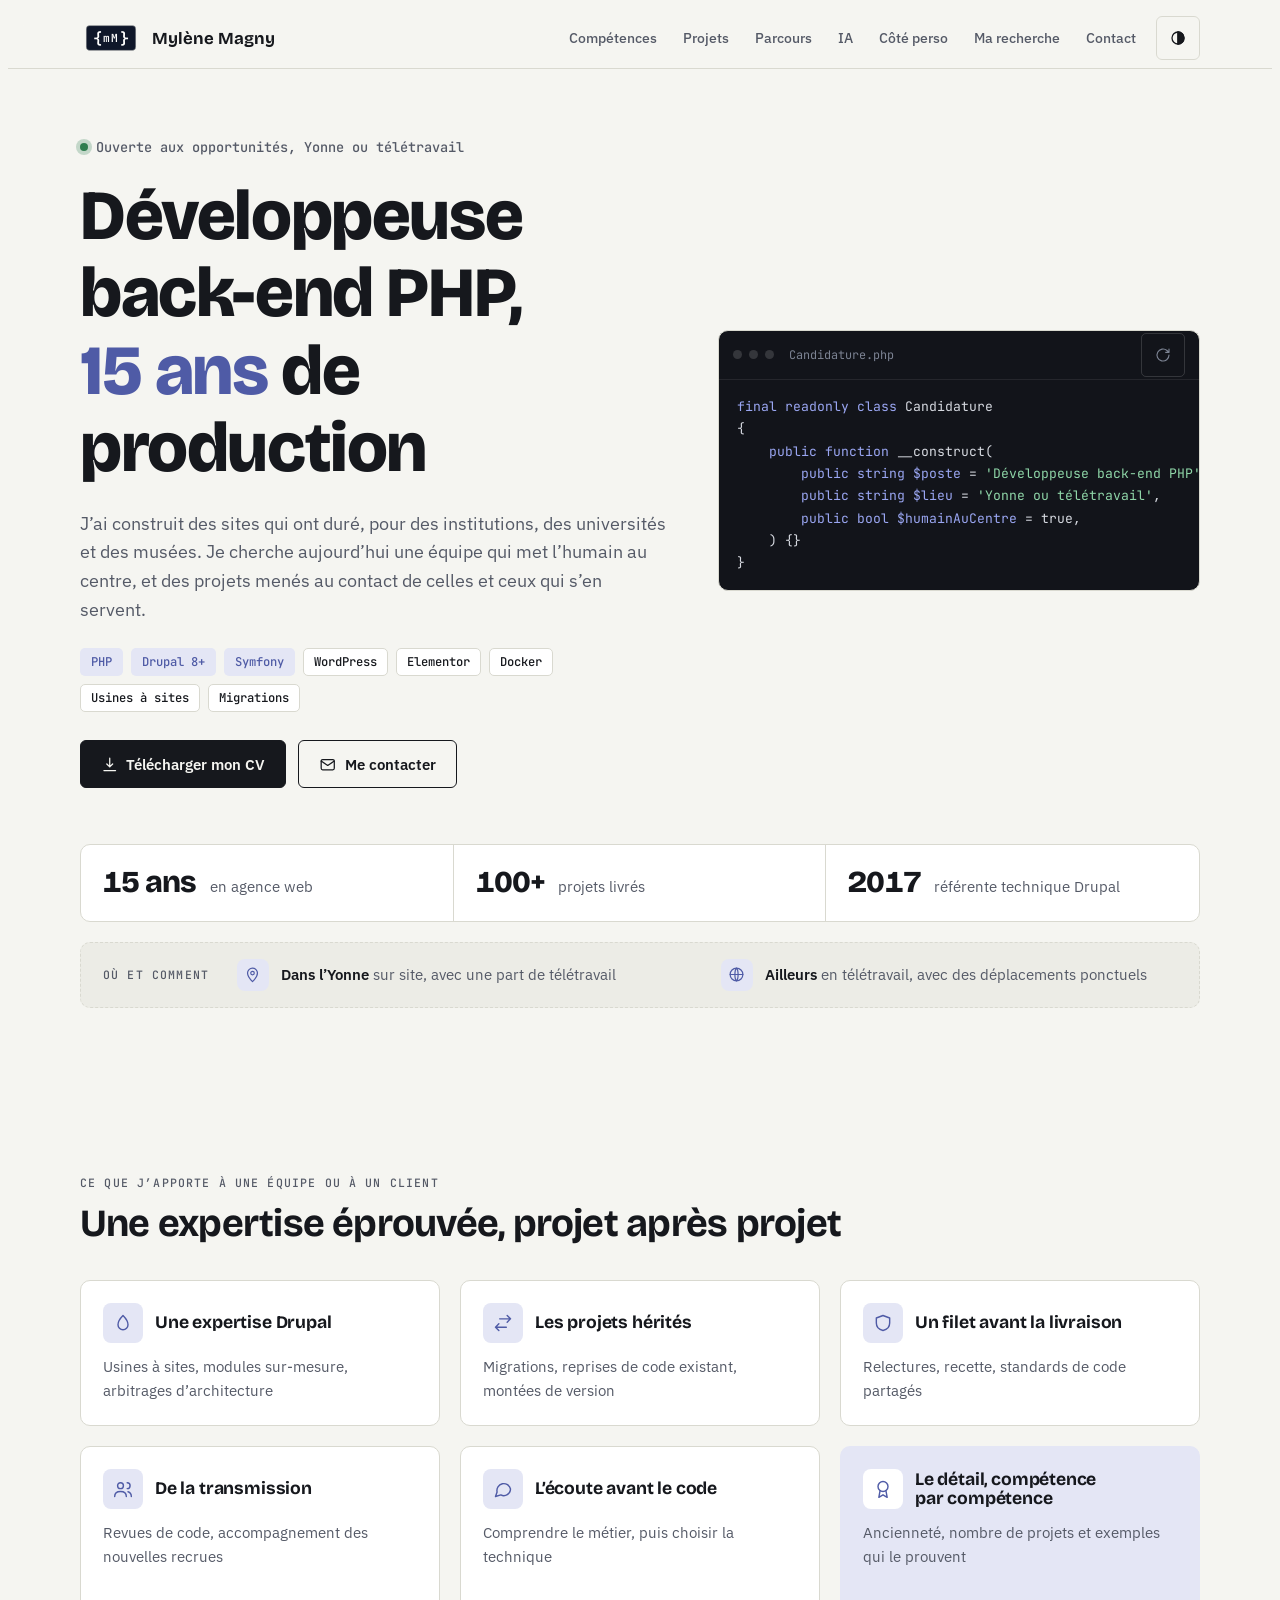
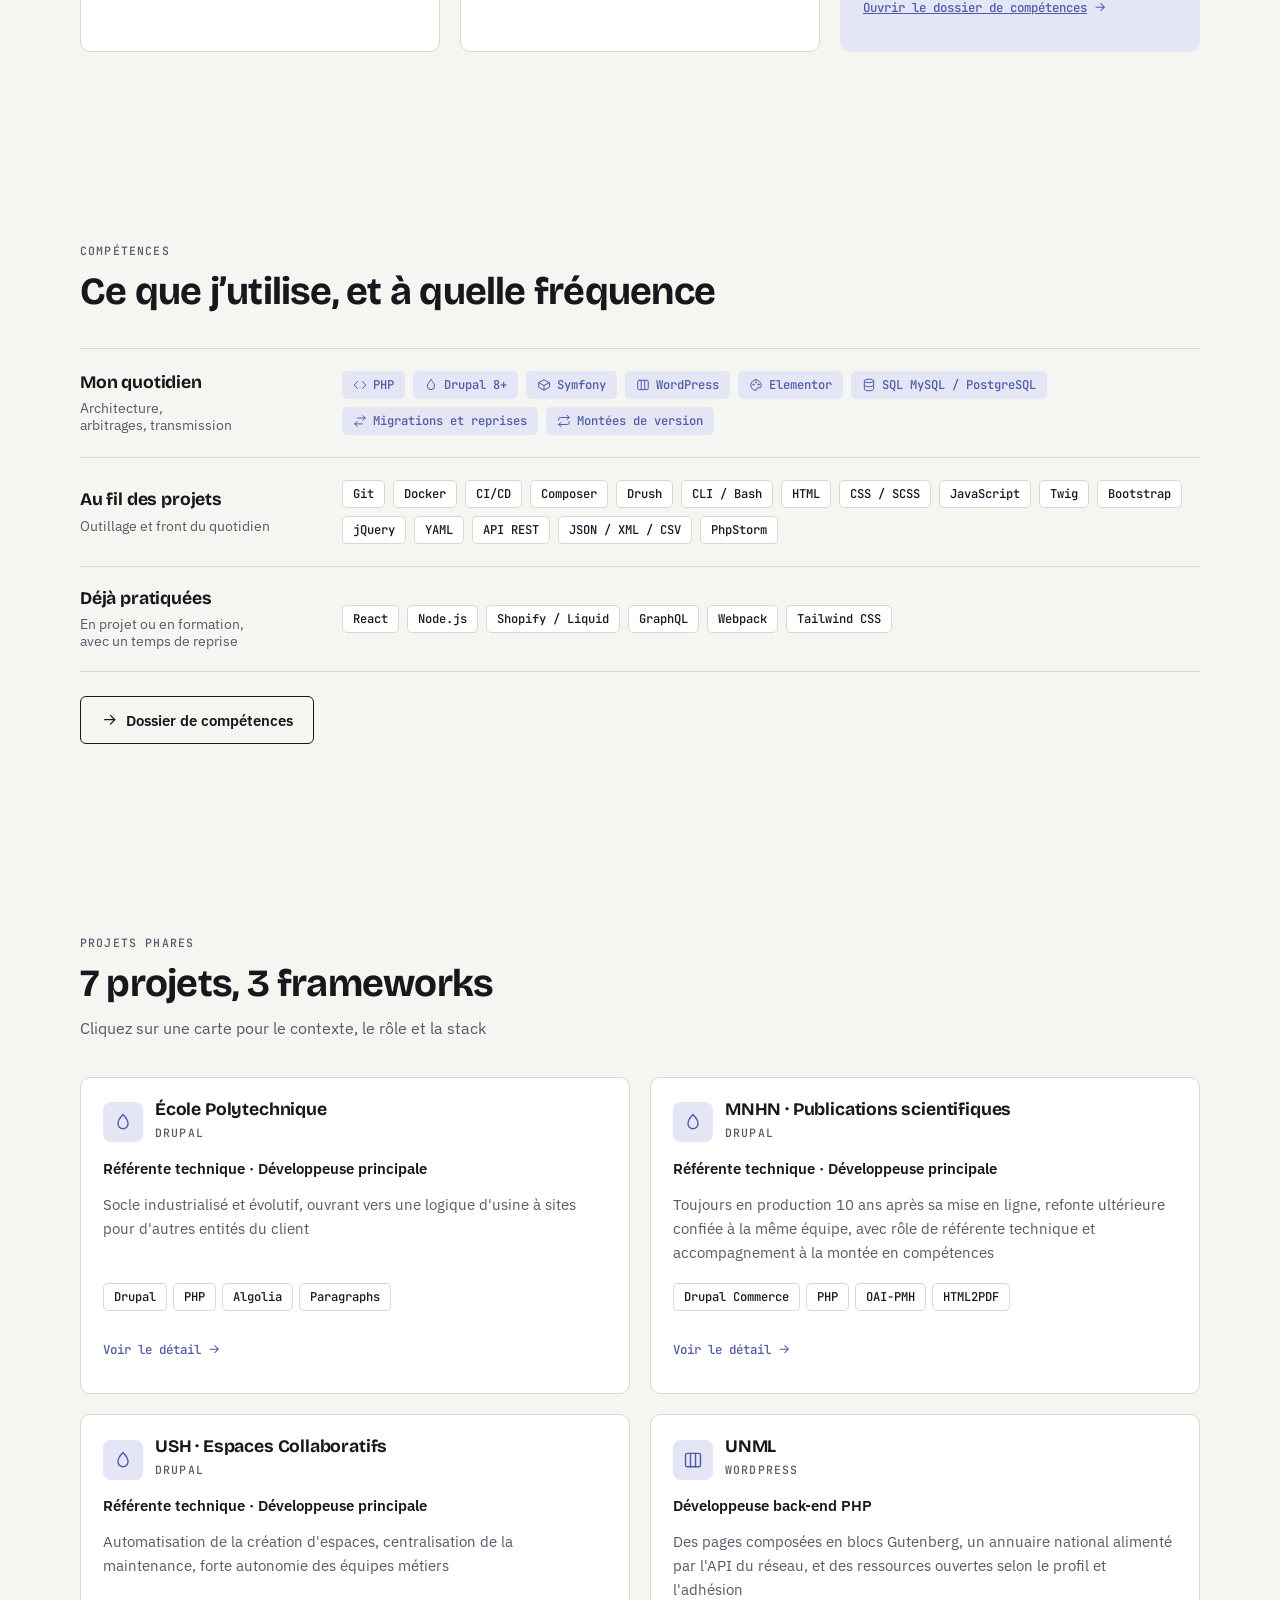
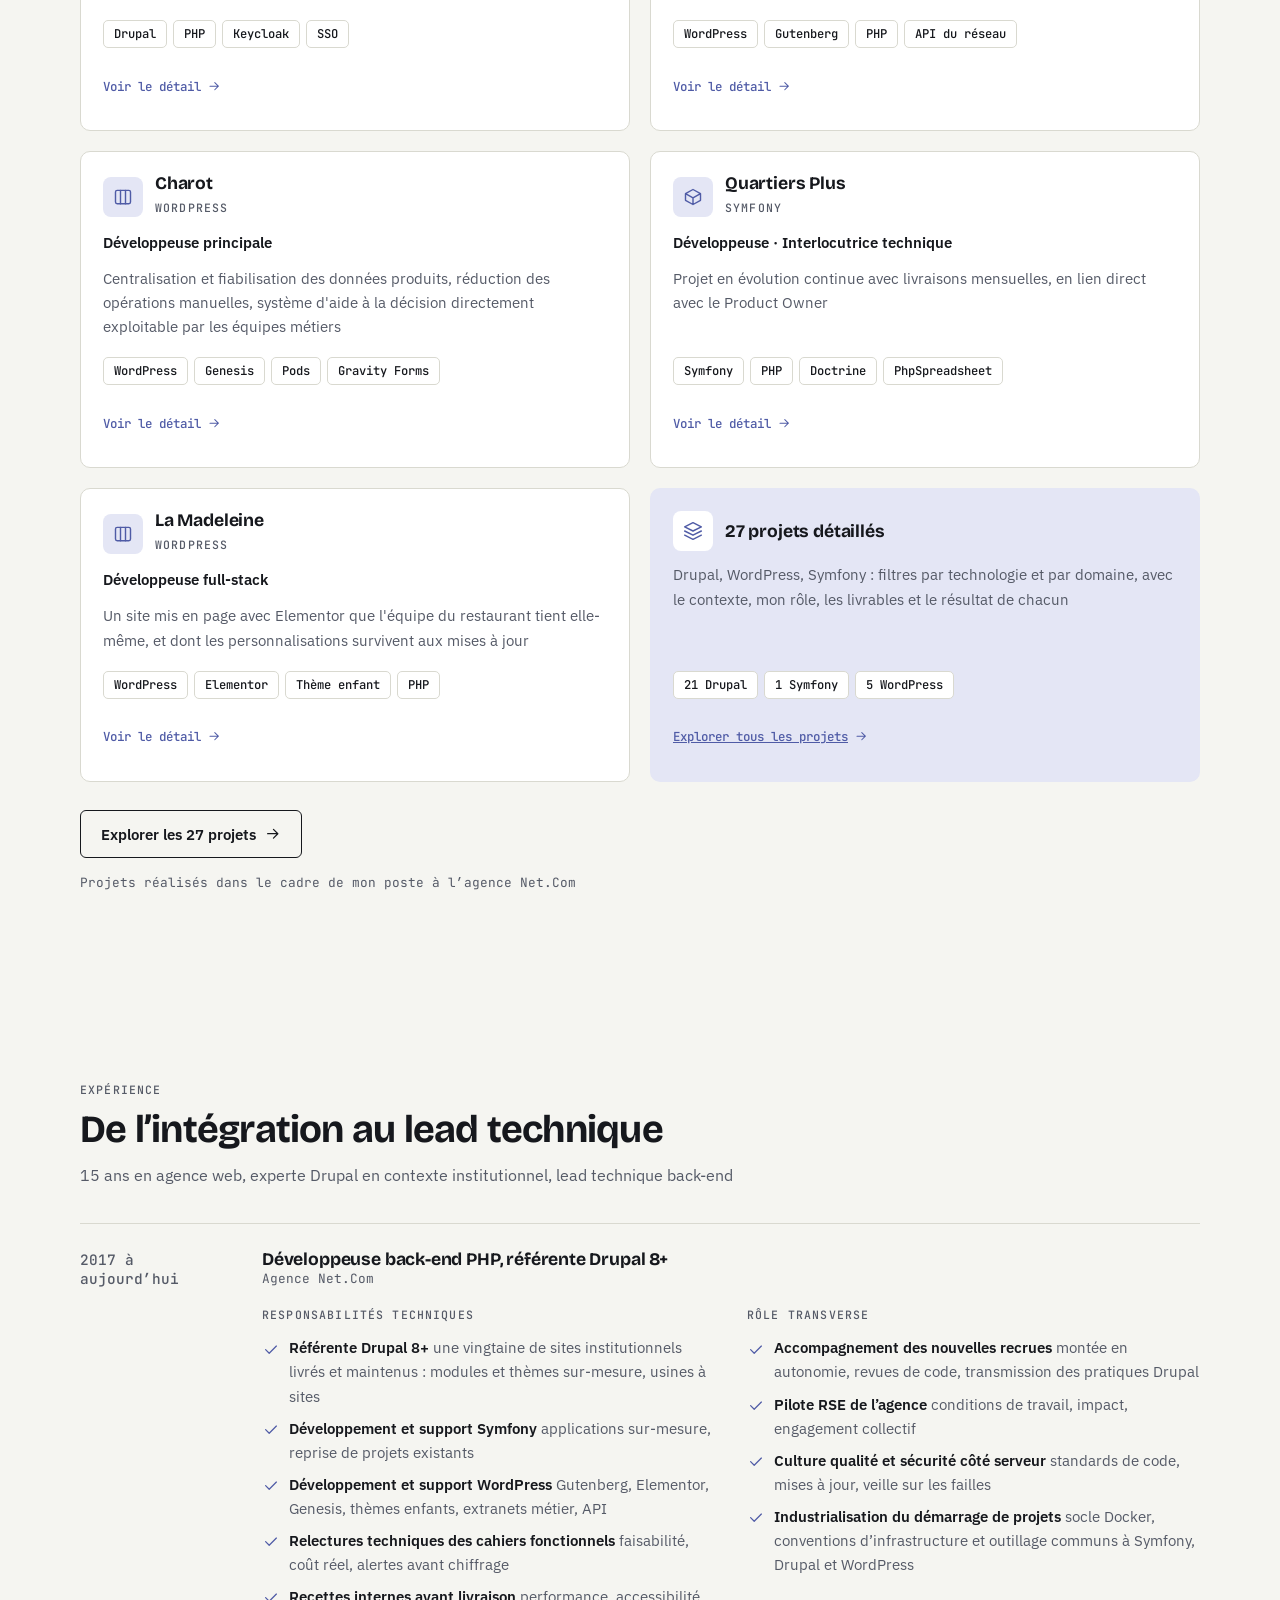
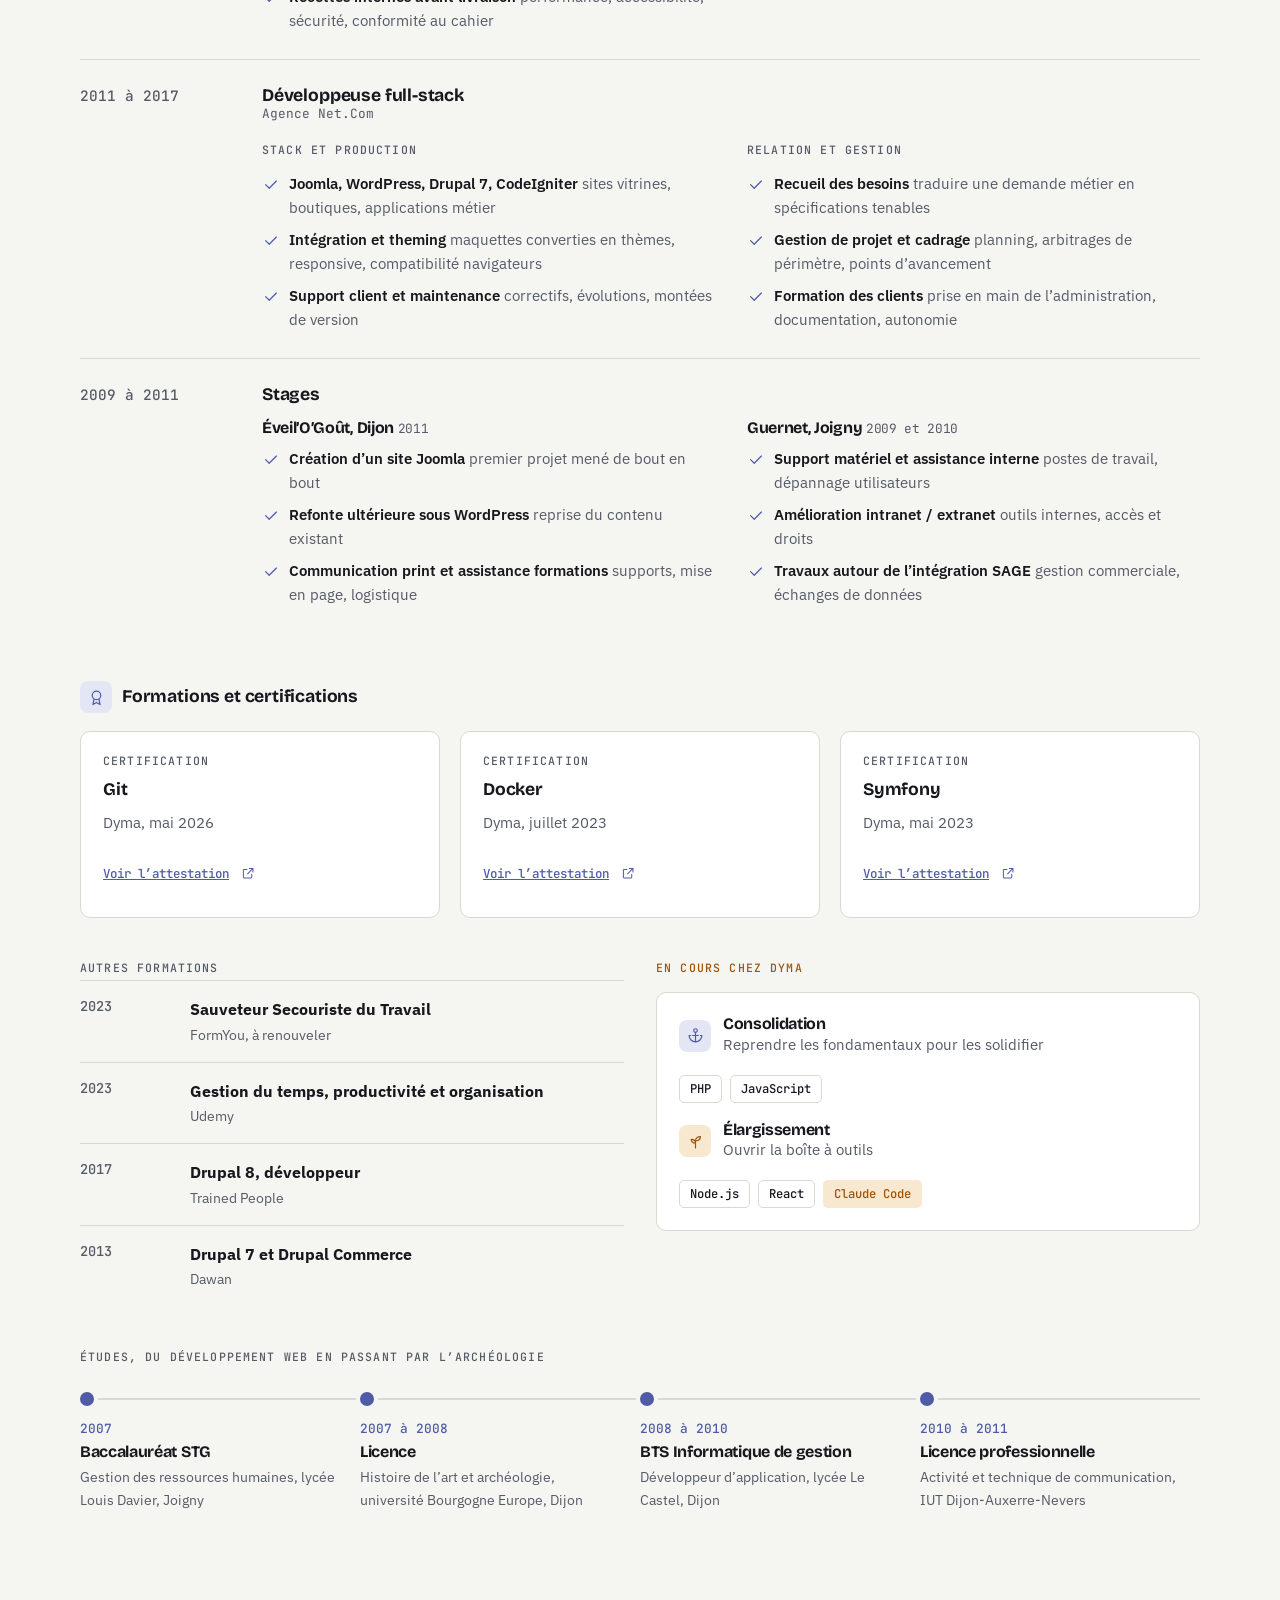
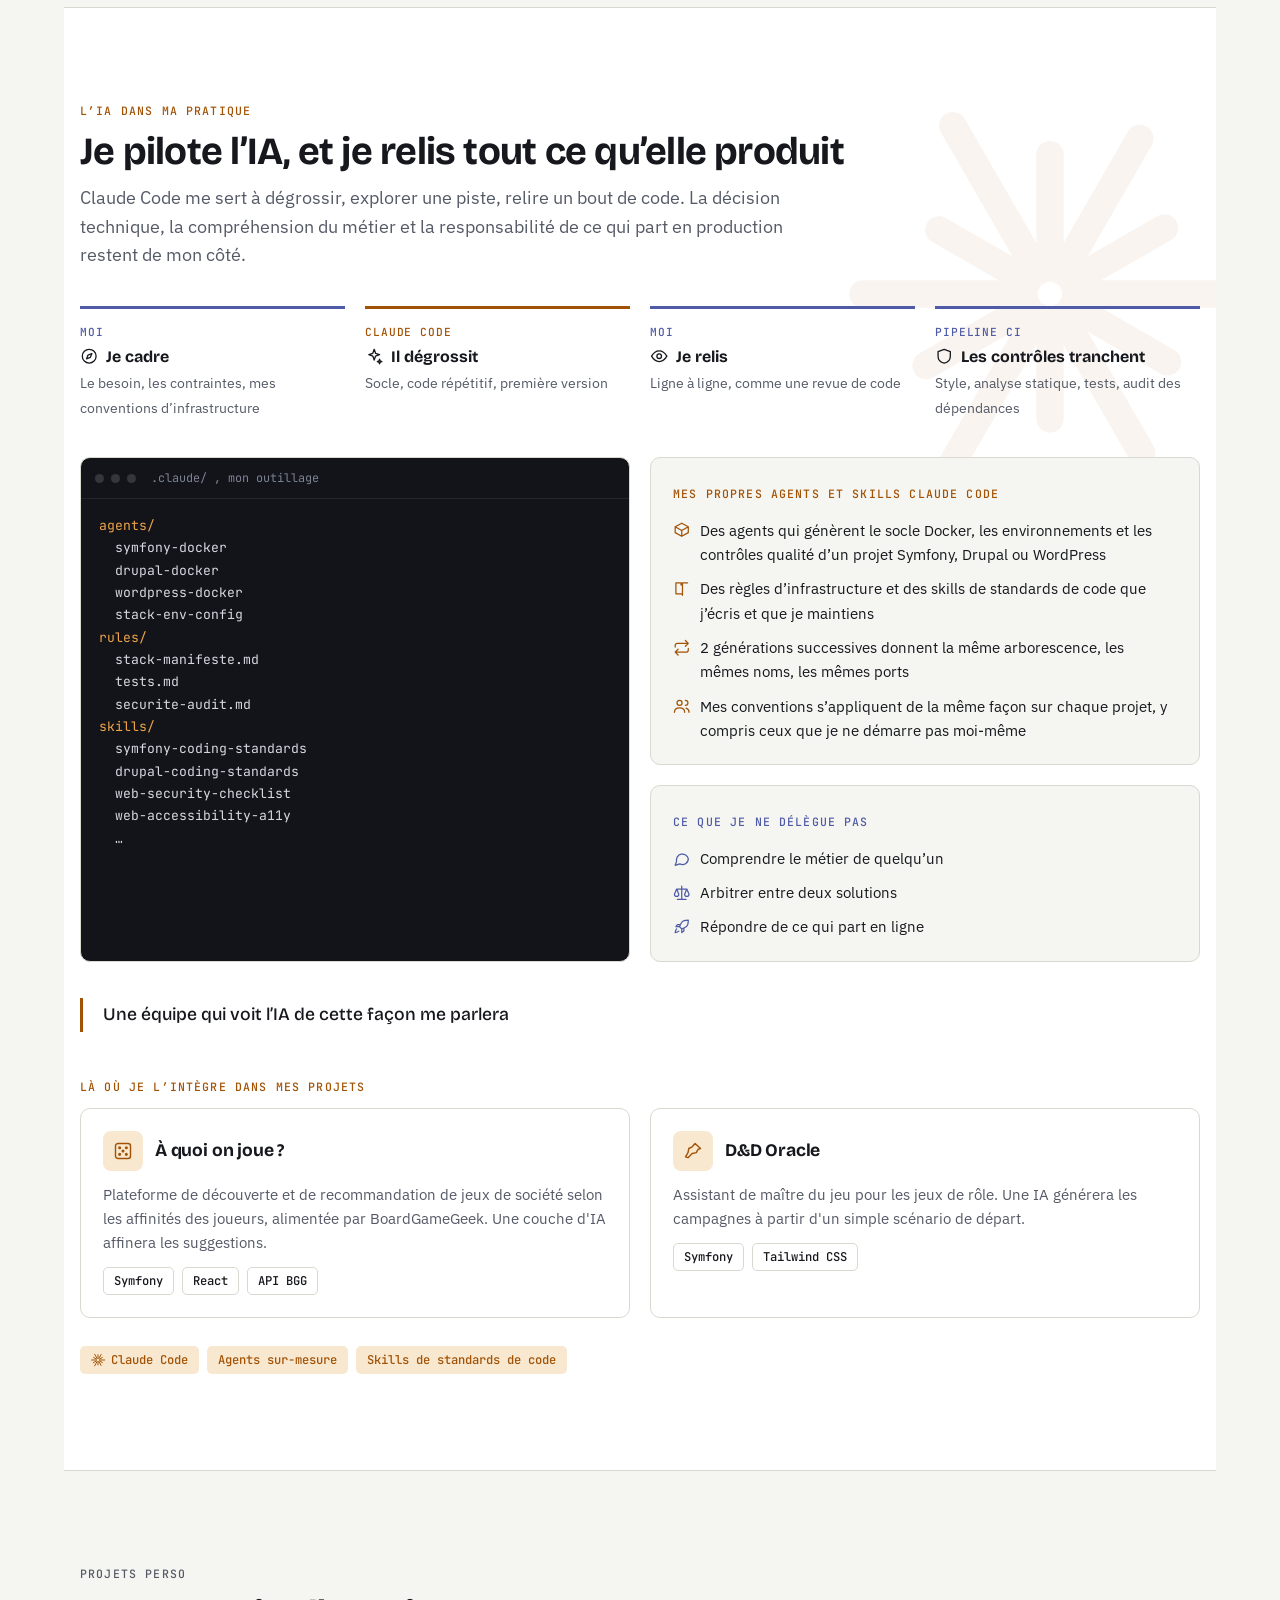
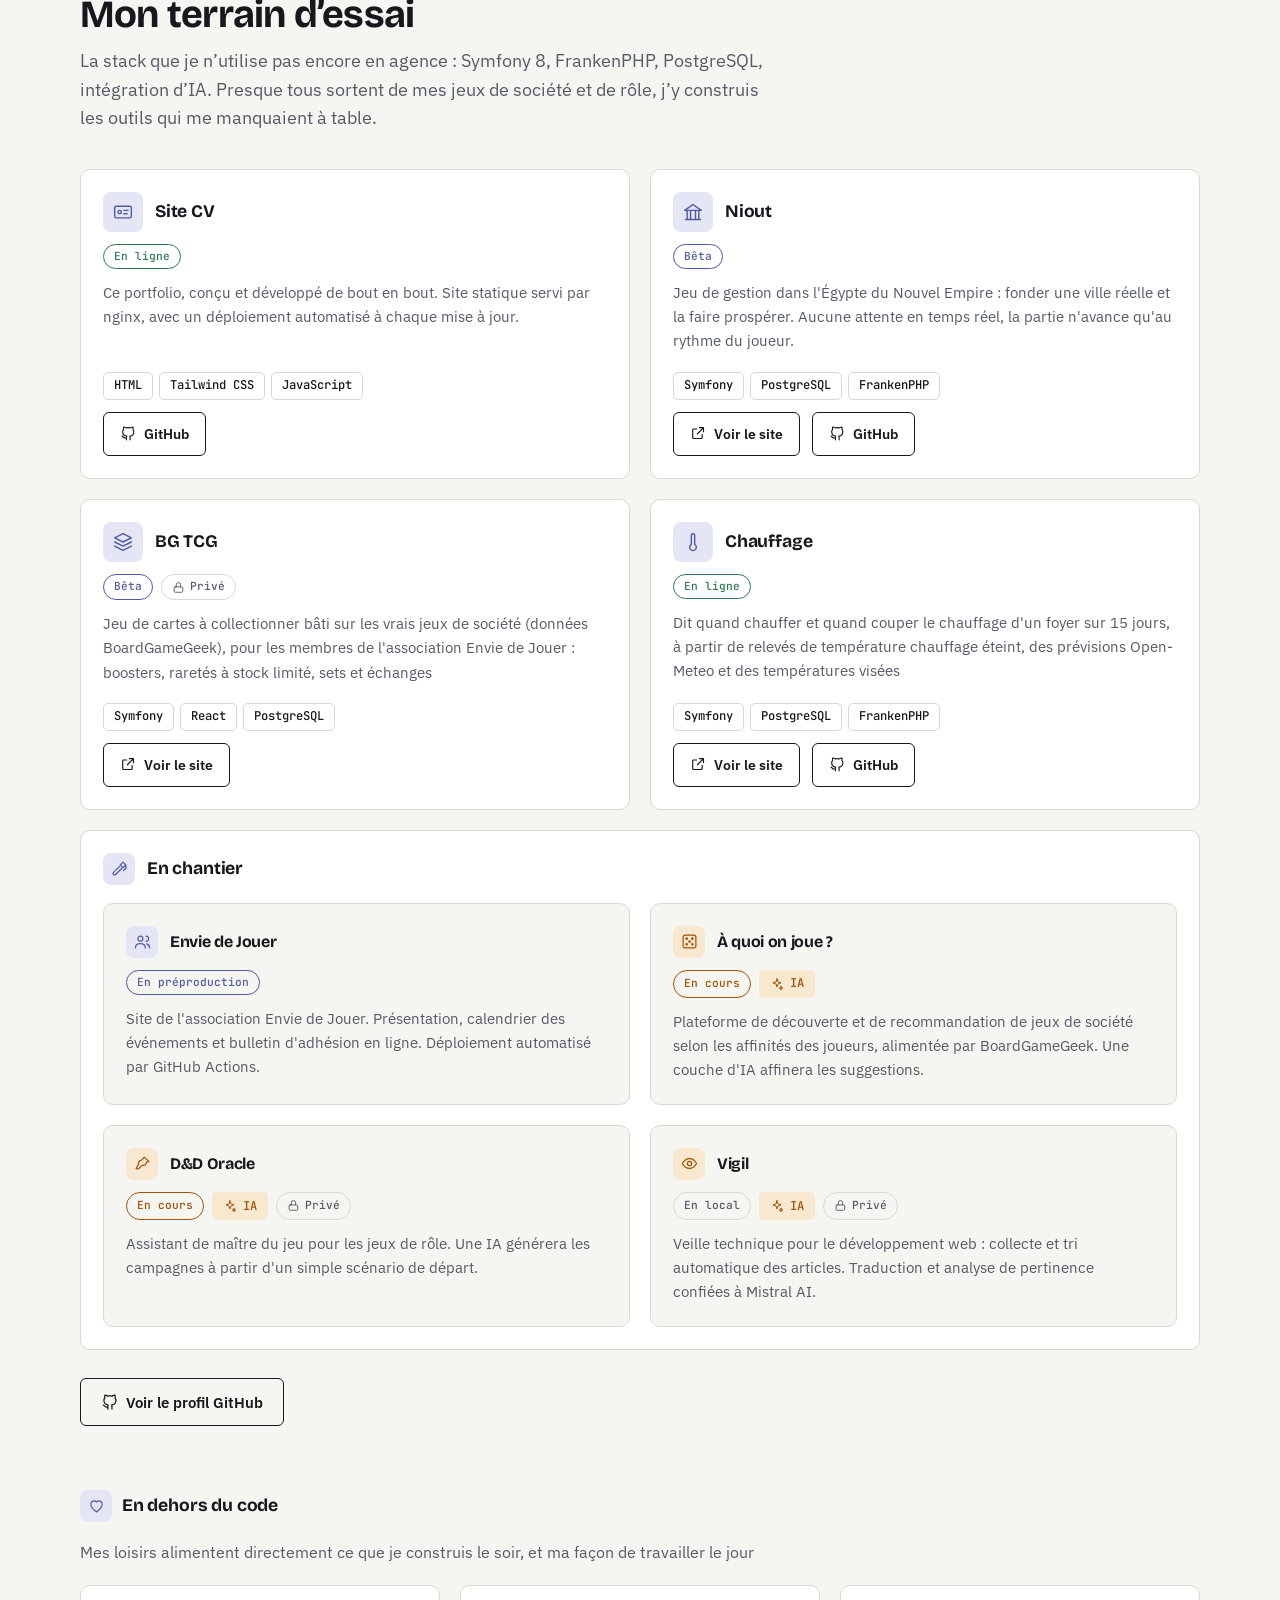
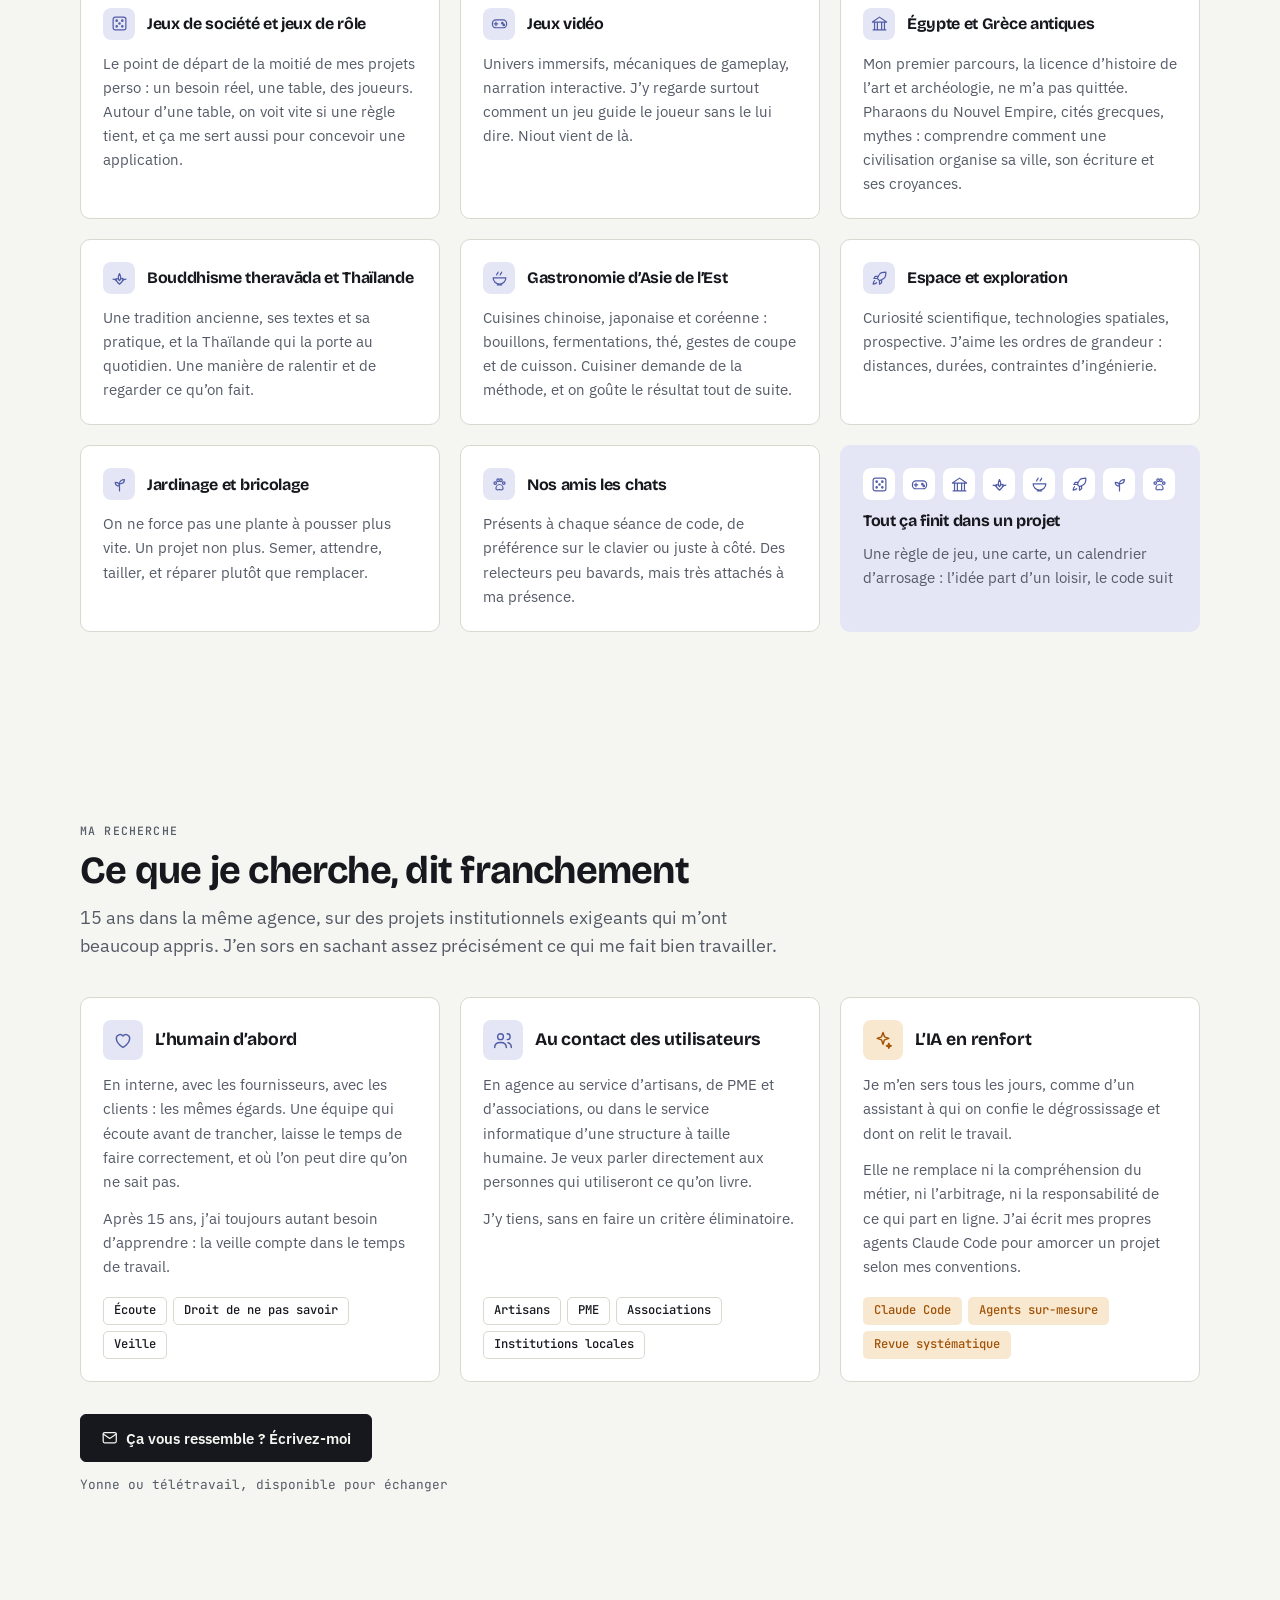
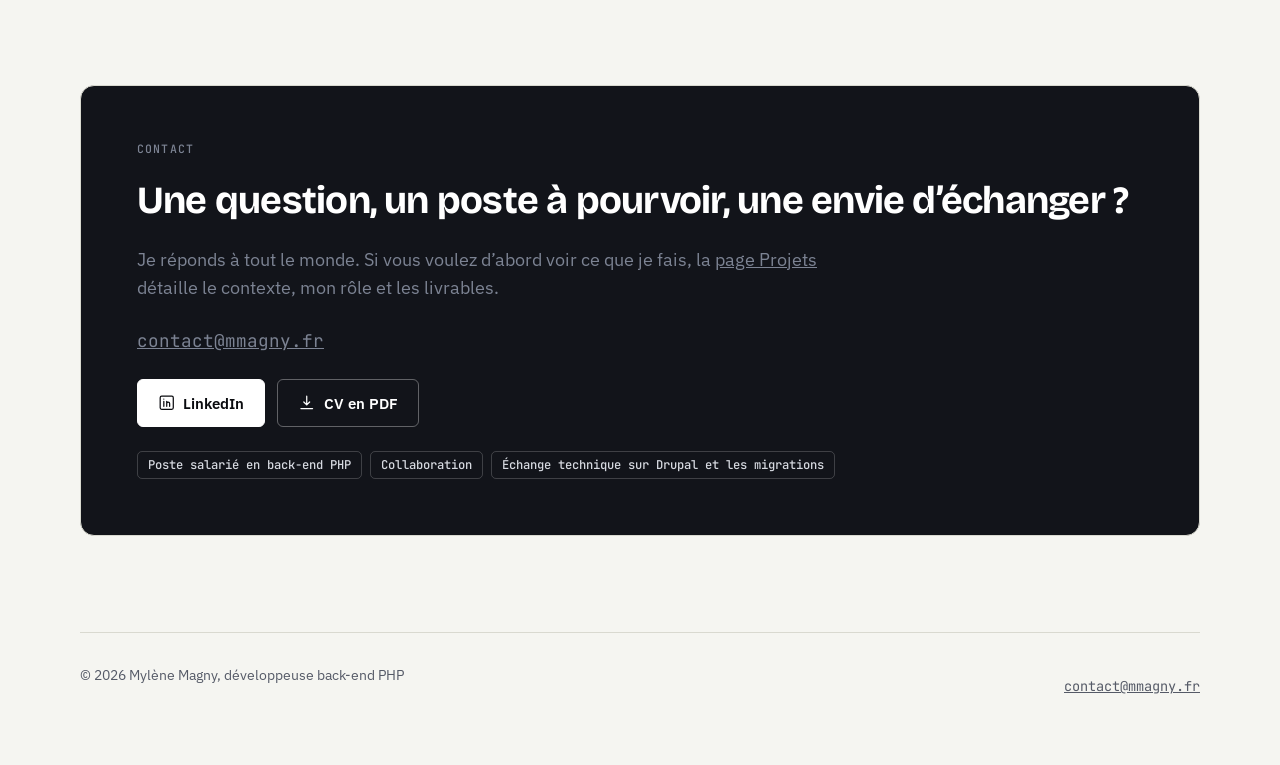
==== site/index.html @ 0975a440 "feat(site): projets en grille avec fiche navigable, textes et ponctuation harmonisés, sections aérée" ====
<!doctype html>
<html lang="fr">
<head>
    <script src="/tarteaucitron/tarteaucitron.min.js"></script>

    <script type="text/javascript">
        tarteaucitron.init({
            "privacyUrl": "", /* Url de la politique de confidentialité */
            "bodyPosition": "top", /* top place le bandeau de consentement au début du code html, mieux pour l'accessibilité */

            "hashtag": "#tarteaucitron", /* Hashtag qui permet d'ouvrir le panneau de contrôle  */
            "cookieName": "tarteaucitron", /* Nom du cookie (uniquement lettres et chiffres) */

            "orientation": "middle", /* Position de la bannière (top - bottom - popup - banner) */

            "groupServices": true, /* Grouper les services par catégorie */
            "showDetailsOnClick": true, /* Cliquer pour ouvrir la description */
            "serviceDefaultState": "wait", /* Statut par défaut (true - wait - false) */

            "showAlertSmall": false, /* Afficher la petite bannière en bas à droite */
            "cookieslist": false, /* Afficher la liste des cookies via une mini bannière */
            "cookieslistEmbed": false, /* Afficher la liste des cookies dans le panneau de contrôle */

            "closePopup": true, /* Afficher un X pour fermer la bannière */

            "showIcon": true, /* Afficher un cookie pour ouvrir le panneau */
            //"iconSrc": "", /* Optionnel: URL ou image en base64 */
            "iconPosition": "BottomRight", /* Position de l'icons: (BottomRight - BottomLeft - TopRight - TopLeft) */

            "adblocker": false, /* Afficher un message si un Adblocker est détecté */

            "DenyAllCta" : true, /* Afficher le bouton Tout refuser */
            "AcceptAllCta" : true, /* Afficher le bouton Tout accepter */
            "highPrivacy": true, /* Attendre le consentement */
            "alwaysNeedConsent": false, /* Demander le consentement même pour les services "Privacy by design" */

            "handleBrowserDNTRequest": false, /* Refuser tout par défaut si Do Not Track est activé sur le navigateur */

            "removeCredit": false, /* Retirer le lien de crédit vers tarteaucitron.io */
            "moreInfoLink": true, /* Afficher le lien En savoir plus */

            "useExternalCss": false, /* Mode expert : désactiver le chargement des fichiers .css tarteaucitron */
            "useExternalJs": false, /* Mode expert : désactiver le chargement des fichiers .js tarteaucitron */

            //"cookieDomain": ".my-multisite-domaine.fr", /* Optionnel: domaine principal pour partager le consentement avec des sous domaines */

            "readmoreLink": "", /* Changer le lien En savoir plus par défaut */

            "mandatory": true, /* Afficher un message pour l'utilisation de cookies obligatoires */
            "mandatoryCta": false, /* Afficher un bouton pour les cookies obligatoires (déconseillé) */

            //"customCloserId": "", /* Optionnel a11y: ID personnalisé pour ouvrir le panel */

            "googleConsentMode": true, /* Activer le Google Consent Mode v2 pour Google ads & GA4 */
            "bingConsentMode": true, /* Activer le Bing Consent Mode pour Clarity & Bing Ads */
            "pianoConsentMode": true, /* Activer le Consent Mode pour Piano Analytics */
            "pianoConsentModeEssential": false, /* Activer par défaut le mode Essential de Piano */
            "softConsentMode": false, /* Soft consent mode (le consentement est requis pour charger les tags) */

            "dataLayer": false, /* Envoyer un événement dans dataLayer avec le statut des services */
            "serverSide": false, /* Server side seulement, les tags ne sont pas chargé côté client */

            "partnersList": true /* Afficher le détail du nombre de partenaires sur la bandeau */
        });
    </script>

    <script>
        tarteaucitron.user.gtagUa = 'G-7Z94XRN9K2';
        // tarteaucitron.user.gtagCrossdomain = ['example.com', 'example2.com'];
        tarteaucitron.user.gtagMore = function () { /* add here your optionnal gtag() */ };
        (tarteaucitron.job = tarteaucitron.job || []).push('gtag');
    </script>

    <meta charset="utf-8"/>
    <meta name="viewport" content="width=device-width, initial-scale=1"/>

    <title>Mylène Magny · Développeuse back-end PHP (Drupal/Symfony/WordPress)</title>

    <meta name="description"
          content="Développeuse back-end PHP, Drupal, Symfony et WordPress, 15 ans en agence. Ouverte aux opportunités : je cherche une équipe où l&#39;humain passe avant, et des projets menés au contact de leurs utilisateurs."/>
    <link rel="canonical" href="https://mmagny.fr/">

    <!-- Partage social. Les URL doivent être absolues : les réseaux résolvent
         ces balises hors du contexte de la page. `og:image` est reprise par
         LinkedIn, Facebook, Slack et, à défaut de `twitter:image`, par X. -->
    <meta property="og:site_name" content="Mylène Magny">
    <meta property="og:locale" content="fr_FR">
    <meta property="og:title" content="Mylène Magny · Développeuse back-end PHP (Drupal/Symfony/WordPress)">
    <meta property="og:description"
          content="15 ans de back-end PHP, Drupal, WordPress et Symfony. Ouverte aux opportunités : une équipe où l&#39;humain passe avant, et des projets menés au contact de leurs utilisateurs.">
    <meta property="og:type" content="website">
    <meta property="og:url" content="https://mmagny.fr/">
    <meta property="og:image" content="https://mmagny.fr/assets/img/og-image.png">
    <meta property="og:image:width" content="1200">
    <meta property="og:image:height" content="630">
    <meta property="og:image:type" content="image/png">
    <meta property="og:image:alt"
          content="Mylène Magny, développeuse back-end PHP : Drupal, Symfony, WordPress, Docker.">

    <meta name="twitter:card" content="summary_large_image">
    <meta name="twitter:title" content="Mylène Magny · Développeuse back-end PHP (Drupal/Symfony/WordPress)">
    <meta name="twitter:description"
          content="15 ans de back-end PHP, Drupal, WordPress et Symfony. Ouverte aux opportunités : une équipe où l&#39;humain passe avant, et des projets menés au contact de leurs utilisateurs.">
    <meta name="twitter:image" content="https://mmagny.fr/assets/img/og-image.png">

    <link rel="icon" href="./assets/favicon/favicon.ico" sizes="any">
    <link rel="icon" type="image/png" sizes="32x32" href="./assets/favicon/favicon-32x32.png">
    <link rel="icon" type="image/png" sizes="16x16" href="./assets/favicon/favicon-16x16.png">
    <link rel="apple-touch-icon" sizes="180x180" href="./assets/favicon/apple-touch-icon.png">
    <link rel="manifest" href="./assets/favicon/site.webmanifest">
    <meta name="theme-color" content="#0f172a">

    <link rel="preconnect" href="https://fonts.googleapis.com">
    <link rel="preconnect" href="https://fonts.gstatic.com" crossorigin>
    <link href="https://fonts.googleapis.com/css2?family=Bricolage+Grotesque:opsz,wght@12..96,500;12..96,700;12..96,800&amp;family=IBM+Plex+Sans:wght@400;500;600&amp;family=JetBrains+Mono:wght@400;500;600&amp;display=swap" rel="stylesheet">
    <link rel="stylesheet" href="./assets/css/site.css">
    <script>try{var th=localStorage.getItem('theme');if(th)document.documentElement.dataset.theme=th}catch(e){}</script>

<!-- Matomo -->
    <script>
        var _paq = window._paq = window._paq || [];
        /* tracker methods like "setCustomDimension" should be called before "trackPageView" */
        _paq.push(['trackPageView']);
        _paq.push(['enableLinkTracking']);
        (function() {
            var u="//matomo.mmagny.fr/";
            _paq.push(['setTrackerUrl', u+'matomo.php']);
            _paq.push(['setSiteId', '1']);
            var d=document, g=d.createElement('script'), s=d.getElementsByTagName('script')[0];
            g.async=true; g.src=u+'matomo.js'; s.parentNode.insertBefore(g,s);
        })();
    </script>
    <!-- End Matomo Code -->
</head>

<body id="top">
<a href="#contenu" class="skip">Aller au contenu</a>
<header class="top"><div class="bar">
  <a class="brand" href="./index.html#top" aria-label="Accueil"><svg class="logo" xmlns="http://www.w3.org/2000/svg" width="62" height="38" viewBox="0 0 1000 600" aria-hidden="true">
                <g transform="translate(500,300)">
                    <rect x="-400" y="-200" width="800" height="400" rx="55" ry="55" fill="#0f172a"/>
                    <text x="-220" y="20" text-anchor="middle" dominant-baseline="middle" fill="#ffffff" font-size="250" font-weight="600" font-family="JetBrains Mono, Menlo, Consolas, monospace">{</text>
                    <text x="0" y="20" text-anchor="middle" dominant-baseline="middle" fill="#ffffff" font-size="180" font-weight="600" font-family="JetBrains Mono, Menlo, Consolas, monospace" letter-spacing="10">mM</text>
                    <text x="220" y="20" text-anchor="middle" dominant-baseline="middle" fill="#ffffff" font-size="250" font-weight="600" font-family="JetBrains Mono, Menlo, Consolas, monospace">}</text>
                </g>
            </svg><span>Mylène Magny</span></a>
  <nav aria-label="Navigation">
    <a href="./competences.html">Compétences</a>
    <a href="./projets.html">Projets</a>
    <a href="./index.html#experiences">Parcours</a>
    <a href="./index.html#ia">IA</a>
    <a href="./index.html#projets-perso">Côté perso</a>
    <a href="./index.html#recherche">Ma recherche</a>
    <a href="./index.html#contact">Contact</a>
  </nav>
  <button class="theme" type="button" data-theme-toggle aria-label="Changer de thème" title="Changer de thème"><svg class="ic" viewBox="0 0 24 24" aria-hidden="true"><circle cx="12" cy="12" r="8"/><path d="M12 4v16"/><path d="M12 4a8 8 0 0 1 0 16z" fill="currentColor"/></svg></button>
</div></header>

<main class="wrap" id="contenu">
<div class="hero">
    <div>
      <p class="avail">Ouverte aux opportunités, Yonne ou télétravail</p>
      <h1>Développeuse <span class="nw">back-end PHP</span>, <em class="nw">15 ans</em> de production</h1>
      <p class="lead" style="margin-top:22px">J’ai construit des sites qui ont duré, pour des institutions, des universités et des musées. Je cherche aujourd’hui une équipe qui met l’humain au centre, et des projets menés au contact de celles et ceux qui s’en servent.</p>
      <div class="tags"><span class="chip php">PHP</span><span class="chip php">Drupal 8+</span><span class="chip php">Symfony</span><span class="chip">WordPress</span><span class="chip">Elementor</span><span class="chip">Docker</span><span class="chip">Usines à sites</span><span class="chip">Migrations</span></div>
      <div class="actions"><a class="btn solid" href="./assets/cv/mylene-magny-cv.pdf" download="CV-Mylene-Magny.pdf"><svg class="ic" data-i="download"></svg>Télécharger mon CV</a><a class="btn" href="#contact"><svg class="ic" data-i="mail"></svg>Me contacter</a></div>
    </div>
    <div class="term" role="group" aria-label="Extrait de code, change à chaque chargement">
      <div class="tb"><b></b><b></b><b></b><span id="snipname"></span><button type="button" id="snipnext" aria-label="Afficher un autre extrait"><svg class="ic" data-i="reload"></svg></button></div>
      <pre id="snip" tabindex="0"></pre>
    </div>
  </div>
  <div class="facts" id="facts"></div>
  <div class="where" role="group" aria-label="Où et comment">
    <span class="label">Où et comment</span>
    <div class="where-item"><span class="tile sm" data-ic="map"></span><p><b>Dans l’Yonne</b> sur site, avec une part de télétravail</p></div>
    <div class="where-item"><span class="tile sm" data-ic="globe"></span><p><b>Ailleurs</b> en télétravail, avec des déplacements ponctuels</p></div>
  </div>

  <section id="apport">
    <div class="head"><span class="label">Ce que j’apporte à une équipe ou à un client</span><h2>Une expertise éprouvée, projet après projet</h2></div>
    <div class="grid3" id="apports"></div>
  </section>

  <section id="competences">
    <div class="head"><span class="label">Compétences</span><h2>Ce que j’utilise, et à quelle fréquence</h2></div>
    <div>
      <div class="lvl"><h3>Mon quotidien<span class="label">Architecture, arbitrages, transmission</span></h3><div class="tags">
        <span class="chip php"><svg class="ic" data-i="code"></svg>PHP</span><span class="chip php"><svg class="ic" data-i="drop"></svg>Drupal 8+</span><span class="chip php"><svg class="ic" data-i="cubes"></svg>Symfony</span><span class="chip php"><svg class="ic" data-i="table"></svg>WordPress</span><span class="chip php"><svg class="ic" data-i="palette"></svg>Elementor</span><span class="chip php"><svg class="ic" data-i="db"></svg>SQL MySQL / PostgreSQL</span><span class="chip php"><svg class="ic" data-i="move"></svg>Migrations et reprises</span><span class="chip php"><svg class="ic" data-i="repeat"></svg>Montées de version</span></div></div>
      <div class="lvl"><h3>Au fil des projets<span class="label">Outillage et front du quotidien</span></h3><div class="tags">
        <span class="chip">Git</span><span class="chip">Docker</span><span class="chip">CI/CD</span><span class="chip">Composer</span><span class="chip">Drush</span><span class="chip">CLI / Bash</span><span class="chip">HTML</span><span class="chip">CSS / SCSS</span><span class="chip">JavaScript</span><span class="chip">Twig</span><span class="chip">Bootstrap</span><span class="chip">jQuery</span><span class="chip">YAML</span><span class="chip">API REST</span><span class="chip">JSON / XML / CSV</span><span class="chip">PhpStorm</span></div></div>
      <div class="lvl"><h3>Déjà pratiquées<span class="label">En projet ou en formation, avec un temps de reprise</span></h3><div class="tags">
        <span class="chip">React</span><span class="chip">Node.js</span><span class="chip">Shopify / Liquid</span><span class="chip">GraphQL</span><span class="chip">Webpack</span><span class="chip">Tailwind CSS</span></div></div>
    </div>
    <p style="margin-top:24px"><a class="btn" href="./competences.html"><svg class="ic" data-i="arrow"></svg>Dossier de compétences</a></p>
  </section>

  <section id="projets-phares">
    <div class="head"><span class="label">Projets phares</span><h2>7 projets, 3 frameworks</h2><p class="body">Cliquez sur une carte pour le contexte, le rôle et la stack</p></div>
    <div class="grid2" id="featured"></div>
    <div class="actions" style="margin-top:28px"><a class="btn" href="./projets.html" id="allp"><svg class="ic" data-i="arrow"></svg>Explorer tous les projets</a></div>
    <p class="note" style="margin-top:16px">Projets réalisés dans le cadre de mon poste à l’agence Net.Com</p>
  </section>

  <section id="experiences">
    <div class="head"><span class="label">Expérience</span><h2>De l’intégration au lead technique</h2><p class="body">15 ans en agence web, experte Drupal en contexte institutionnel, lead technique back-end</p></div>
    <div class="tl">
      <div><span class="yr">2017 à aujourd’hui</span><div>
        <h3>Développeuse back-⁠end PHP, référente Drupal 8+</h3><p class="note">Agence Net.Com</p>
        <div class="cols" style="margin-top:14px"><div>
          <span class="label">Responsabilités techniques</span>
          <ul class="plain" data-ul="resp"></ul></div><div>
          <span class="label">Rôle transverse</span>
          <ul class="plain" data-ul="transv"></ul></div></div>
      </div></div>
      <div><span class="yr">2011 à 2017</span><div>
        <h3>Développeuse full-stack</h3><p class="note">Agence Net.Com</p>
        <div class="cols" style="margin-top:14px"><div><span class="label">Stack et production</span><ul class="plain" data-ul="fs1"></ul></div><div><span class="label">Relation et gestion</span><ul class="plain" data-ul="fs2"></ul></div></div>
      </div></div>
      <div><span class="yr">2009 à 2011</span><div>
        <h3>Stages</h3>
        <div class="cols" style="margin-top:14px"><div><h4>Éveil’O’Goût, Dijon <span class="note">2011</span></h4><ul class="plain" data-ul="st1"></ul></div><div><h4>Guernet, Joigny <span class="note">2009 et 2010</span></h4><ul class="plain" data-ul="st2"></ul></div></div>
      </div></div>
    </div>

    <h3 class="sub" id="parcours"><span class="tile sm" data-ic="award"></span>Formations et certifications</h3>
    <div class="grid3">
      <div class="card"><span class="label">Certification</span><h3>Git</h3><p>Dyma, mai 2026</p><a class="more" href="https://dyma.fr/certification/64422e075eac33743e210092/5e66b9c683f9574379ad6802" target="_blank" rel="noopener noreferrer">Voir l’attestation<span class="sr-only"> Git sur Dyma, nouvel onglet</span> <svg class="ic" data-i="ext"></svg></a></div>
      <div class="card"><span class="label">Certification</span><h3>Docker</h3><p>Dyma, juillet 2023</p><a class="more" href="https://dyma.fr/certification/64422e075eac33743e210092/5f99eb48545c3568e680098f" target="_blank" rel="noopener noreferrer">Voir l’attestation<span class="sr-only"> Docker sur Dyma, nouvel onglet</span> <svg class="ic" data-i="ext"></svg></a></div>
      <div class="card"><span class="label">Certification</span><h3>Symfony</h3><p>Dyma, mai 2023</p><a class="more" href="https://dyma.fr/certification/64422e075eac33743e210092/60ea04ae7fc35f0f15b5537d" target="_blank" rel="noopener noreferrer">Voir l’attestation<span class="sr-only"> Symfony sur Dyma, nouvel onglet</span> <svg class="ic" data-i="ext"></svg></a></div>
    </div>
    <div class="cols" style="margin-top:36px">
      <div>
        <span class="label">Autres formations</span>
        <div class="edu"><span class="yr">2023</span><div><b>Sauveteur Secouriste du Travail</b><p>FormYou, à renouveler</p></div></div>
        <div class="edu"><span class="yr">2023</span><div><b>Gestion du temps, productivité et organisation</b><p>Udemy</p></div></div>
        <div class="edu"><span class="yr">2017</span><div><b>Drupal 8, développeur</b><p>Trained People</p></div></div>
        <div class="edu"><span class="yr">2013</span><div><b>Drupal 7 et Drupal Commerce</b><p>Dawan</p></div></div>
      </div>
      <div>
        <span class="label ia" style="color:var(--ia)">En cours chez Dyma</span>
        <div class="card" style="margin-top:12px;gap:18px">
          <div class="top"><span class="tile sm" data-ic="anchor"></span><div><h4>Consolidation</h4><p>Reprendre les fondamentaux pour les solidifier</p></div></div>
          <div class="tags"><span class="chip">PHP</span><span class="chip">JavaScript</span></div>
          <div class="top"><span class="tile sm ia" data-ic="sprout"></span><div><h4>Élargissement</h4><p>Ouvrir la boîte à outils</p></div></div>
          <div class="tags"><span class="chip">Node.js</span><span class="chip">React</span><span class="chip ia">Claude Code</span></div>
        </div>
      </div>
    </div>
    <div style="margin-top:36px"><span class="label">Études, du développement web en passant par l’archéologie</span>
      <ol class="frise">
        <li><span class="yr">2007</span><h4>Baccalauréat STG</h4><p>Gestion des ressources humaines, lycée Louis Davier, Joigny</p></li>
        <li><span class="yr">2007 à 2008</span><h4>Licence</h4><p>Histoire de l’art et archéologie, université Bourgogne Europe, Dijon</p></li>
        <li><span class="yr">2008 à 2010</span><h4>BTS Informatique de gestion</h4><p>Développeur d’application, lycée Le Castel, Dijon</p></li>
        <li><span class="yr">2010 à 2011</span><h4>Licence professionnelle</h4><p>Activité et technique de communication, IUT Dijon-Auxerre-Nevers</p></li>
      </ol></div>
  </section>

  <section class="ia-band" id="ia" style="margin-inline:calc(-1 * max(16px,env(safe-area-inset-left,0px)));padding-inline:max(16px,env(safe-area-inset-left,0px))">
    <div class="wrap ia-wrap">
      <svg class="wm" viewBox="-120 -120 240 240" aria-hidden="true"><line x1="14.0" y1="0.0" x2="108.0" y2="0.0"/><line x1="12.1" y1="7.0" x2="64.1" y2="37.0"/><line x1="7.0" y1="12.1" x2="50.0" y2="86.6"/><line x1="0.0" y1="14.0" x2="0.0" y2="68.0"/><line x1="-7.0" y1="12.1" x2="-55.0" y2="95.3"/><line x1="-12.1" y1="7.0" x2="-67.5" y2="39.0"/><line x1="-14.0" y1="0.0" x2="-102.0" y2="0.0"/><line x1="-12.1" y1="-7.0" x2="-60.6" y2="-35.0"/><line x1="-7.0" y1="-12.1" x2="-53.0" y2="-91.8"/><line x1="-0.0" y1="-14.0" x2="-0.0" y2="-76.0"/><line x1="7.0" y1="-12.1" x2="49.0" y2="-84.9"/><line x1="12.1" y1="-7.0" x2="62.4" y2="-36.0"/></svg>
      <div class="head"><span class="label ia">L’IA dans ma pratique</span><h2>Je pilote l’IA, et je relis tout ce qu’elle produit</h2>
        <p class="lead">Claude Code me sert à dégrossir, explorer une piste, relire un bout de code. La décision technique, la compréhension du métier et la responsabilité de ce qui part en production restent de mon côté.</p></div>
      <div class="flow">
        <div class="h"><small>Moi</small><b><svg class="ic" data-i="compass"></svg>Je cadre</b><span>Le besoin, les contraintes, mes conventions d’infrastructure</span></div>
        <div class="m"><small>Claude Code</small><b><svg class="ic" data-i="sparkles"></svg>Il dégrossit</b><span>Socle, code répétitif, première version</span></div>
        <div class="h"><small>Moi</small><b><svg class="ic" data-i="eye"></svg>Je relis</b><span>Ligne à ligne, comme une revue de code</span></div>
        <div class="h"><small>Pipeline CI</small><b><svg class="ic" data-i="shield"></svg>Les contrôles tranchent</b><span>Style, analyse statique, tests, audit des dépendances</span></div>
      </div>
      <div class="split">
        <div class="term">
          <div class="tb"><b></b><b></b><b></b><span>.claude/ , mon outillage</span></div>
<pre><span class="ta">agents/</span>
  symfony-docker
  drupal-docker
  wordpress-docker
  stack-env-config
<span class="ta">rules/</span>
  stack-manifeste.md
  tests.md
  securite-audit.md
<span class="ta">skills/</span>
  symfony-coding-standards
  drupal-coding-standards
  web-security-checklist
  web-accessibility-a11y
  …</pre>
        </div>
        <div style="display:grid;gap:20px;align-content:start">
          <div class="rule ia"><span class="label">Mes propres agents et skills Claude Code</span>
            <ul>
              <li><svg class="ic" data-i="box"></svg><span>Des agents qui génèrent le socle Docker, les environnements et les contrôles qualité d’un projet Symfony, Drupal ou WordPress</span></li>
              <li><svg class="ic" data-i="book"></svg><span>Des règles d’infrastructure et des skills de standards de code que j’écris et que je maintiens</span></li>
              <li><svg class="ic" data-i="repeat"></svg><span>2 générations successives donnent la même arborescence, les mêmes noms, les mêmes ports</span></li>
              <li><svg class="ic" data-i="users"></svg><span>Mes conventions s’appliquent de la même façon sur chaque projet, y compris ceux que je ne démarre pas moi-même</span></li>
            </ul></div>
          <div class="rule"><span class="label">Ce que je ne délègue pas</span>
            <ul>
              <li><svg class="ic" data-i="chat"></svg><span>Comprendre le métier de quelqu’un</span></li>
              <li><svg class="ic" data-i="scale"></svg><span>Arbitrer entre deux solutions</span></li>
              <li><svg class="ic" data-i="rocket"></svg><span>Répondre de ce qui part en ligne</span></li>
            </ul></div>
        </div>
      </div>
      <p class="quote" style="margin-top:36px">Une équipe qui voit l’IA de cette façon me parlera</p>
      <div class="sub" style="margin-bottom:14px"><span class="label ia">Là où je l’intègre dans mes projets</span></div>
      <div class="grid2" id="ia-projects"></div>
      <div class="tags" style="margin-top:28px"><span class="chip ia"><svg class="ic" data-i="claude"></svg>Claude Code</span><span class="chip ia">Agents sur-mesure</span><span class="chip ia">Skills de standards de code</span></div>
    </div>
  </section>

  <section id="projets-perso">
    <div class="head"><span class="label">Projets perso</span><h2>Mon terrain d’essai</h2><p class="lead">La stack que je n’utilise pas encore en agence : Symfony 8, FrankenPHP, PostgreSQL, intégration d’IA. Presque tous sortent de mes jeux de société et de rôle, j’y construis les outils qui me manquaient à table.</p></div>
    <div class="grid2" id="perso-pub"></div>
    <div class="card" style="margin-top:20px"><h3 class="top"><span class="tile sm" data-ic="hammer"></span>En chantier</h3><div class="grid2" id="perso-wip" style="margin-top:6px"></div></div>
    <div class="actions" style="margin-top:28px"><a class="btn" href="https://github.com/mmagny89?tab=repositories" target="_blank" rel="noopener"><svg class="ic" data-i="github"></svg>Voir le profil GitHub</a></div>

    <h3 class="sub" style="margin-top:64px"><span class="tile sm" data-ic="heart"></span>En dehors du code</h3>
    <p class="body" style="margin-bottom:20px">Mes loisirs alimentent directement ce que je construis le soir, et ma façon de travailler le jour</p>
    <div class="grid3" id="loisirs"></div>
  </section>

  <section id="recherche">
    <div class="head"><span class="label">Ma recherche</span><h2>Ce que je cherche, dit franchement</h2><p class="lead">15 ans dans la même agence, sur des projets institutionnels exigeants qui m’ont beaucoup appris. J’en sors en sachant assez précisément ce qui me fait bien travailler.</p></div>
    <div class="grid3 rech">
      <div class="card"><div class="top"><span class="tile" data-ic="heart"></span><h3>L’humain d’abord</h3></div>
        <p>En interne, avec les fournisseurs, avec les clients : les mêmes égards. Une équipe qui écoute avant de trancher, laisse le temps de faire correctement, et où l’on peut dire qu’on ne sait pas.</p>
        <p>Après 15 ans, j’ai toujours autant besoin d’apprendre : la veille compte dans le temps de travail.</p>
        <div class="stackrow"><span class="chip">Écoute</span><span class="chip">Droit de ne pas savoir</span><span class="chip">Veille</span></div></div>
      <div class="card"><div class="top"><span class="tile" data-ic="users"></span><h3>Au contact des utilisateurs</h3></div>
        <p>En agence au service d’artisans, de PME et d’associations, ou dans le service informatique d’une structure à taille humaine. Je veux parler directement aux personnes qui utiliseront ce qu’on livre.</p>
        <p>J’y tiens, sans en faire un critère éliminatoire.</p>
        <div class="stackrow"><span class="chip">Artisans</span><span class="chip">PME</span><span class="chip">Associations</span><span class="chip">Institutions locales</span></div></div>
      <div class="card"><div class="top"><span class="tile ia" data-ic="sparkles"></span><h3>L’IA en renfort</h3></div>
        <p>Je m’en sers tous les jours, comme d’un assistant à qui on confie le dégrossissage et dont on relit le travail.</p>
        <p>Elle ne remplace ni la compréhension du métier, ni l’arbitrage, ni la responsabilité de ce qui part en ligne. J’ai écrit mes propres agents Claude Code pour amorcer un projet selon mes conventions.</p>
        <div class="stackrow"><span class="chip ia">Claude Code</span><span class="chip ia">Agents sur-mesure</span><span class="chip ia">Revue systématique</span></div></div>
    </div>
    <div class="actions" style="margin-top:32px"><a class="btn solid" href="#contact"><svg class="ic" data-i="mail"></svg>Ça vous ressemble ? Écrivez-moi</a></div>
    <p class="note" style="margin-top:14px">Yonne ou télétravail, disponible pour échanger</p>
  </section>

  <section id="contact" style="border:0">
    <div class="contact">
      <span class="label" style="color:var(--term-dim)">Contact</span>
      <h2>Une question, un poste à pourvoir, une envie d’échanger ?</h2>
      <p class="lead" style="color:var(--term-dim)">Je réponds à tout le monde. Si vous voulez d’abord voir ce que je fais, la <a href="./projets.html" style="text-decoration:underline">page Projets</a> détaille le contexte, mon rôle et les livrables.</p>
      <p><a class="mono" style="font-size:1.1rem" href="mailto:contact@mmagny.fr">contact@mmagny.fr</a></p>
      <div class="actions"><a class="btn solid" href="https://www.linkedin.com/in/myl%C3%A8ne-magny-26943b146/" target="_blank" rel="noopener"><svg class="ic" data-i="linkedin"></svg>LinkedIn</a><a class="btn" href="./assets/cv/mylene-magny-cv.pdf" download="CV-Mylene-Magny.pdf"><svg class="ic" data-i="download"></svg>CV en PDF</a></div>
      <div class="tags"><span class="chip" style="background:none;color:var(--term-fg);border-color:#ffffff30">Poste salarié en back-⁠end PHP</span><span class="chip" style="background:none;color:var(--term-fg);border-color:#ffffff30">Collaboration</span><span class="chip" style="background:none;color:var(--term-fg);border-color:#ffffff30">Échange technique sur Drupal et les migrations</span></div>
    </div>
  </section>

<footer><span>© <span id="year"></span> Mylène Magny, développeuse back-⁠end PHP</span><a class="mono" href="mailto:contact@mmagny.fr">contact@mmagny.fr</a></footer>
</main>
<dialog id="modal" aria-label="Détail du projet"><button class="x" id="mx" type="button" aria-label="Fermer">✕</button><div class="panel" id="mpanel" style="border:0"></div><nav class="pnav" id="pnav" aria-label="Autres projets"></nav></dialog>
<script src="./assets/js/icons.js"></script>
<script src="./assets/js/theme.js"></script>
<script src="./assets/js/projets-data.js"></script>
<script src="./assets/js/personal-projects.js"></script>
<script src="./assets/js/fiche.js"></script>
<script src="./assets/js/home.js"></script>
<script type="application/ld+json">
    {
        "@context": "https://schema.org",
        "@type": "Person",
        "name": "Mylène Magny",
        "jobTitle": "Développeuse back-⁠end PHP (Drupal/Symfony/WordPress)",
        "url": "https://mmagny.fr/",
        "sameAs": ["https://www.linkedin.com/in/myl%C3%A8ne-magny-26943b146/"]
    }
</script>
</body>
</html>
---- site/assets/css/site.css ----
/* Concept : lecture de code. Blocs terminal, violet PHP pour le back-end, ambre réservé à l'IA. */
:root{
  --bg:#F5F5F1; --surface:#FFFFFF; --surface2:#ECECE6; --line:#D9D9D0;
  --fg:#16181D; --muted:#555A67;
  --php:#4F5BA6; --php-soft:#E4E6F5;
  --ia:#A25205; --ia-soft:#F9E8D0;
  --ok:#2F7D4F;
  --term:#12141A; --term-fg:#D6D9E0; --term-dim:#7C8393;
  --f-display:"Bricolage Grotesque",system-ui,sans-serif;
  --f-body:"IBM Plex Sans",system-ui,sans-serif;
  --f-mono:"JetBrains Mono",ui-monospace,Menlo,monospace;
}
@media (prefers-color-scheme:dark){:root:not([data-theme="light"]){
  --bg:#0E1015; --surface:#151821; --surface2:#1B1F2A; --line:#272C39;
  --fg:#ECEDF1; --muted:#9AA0AE; --php:#9AA6F2; --php-soft:#1F2442;
  --ia:#F0A449; --ia-soft:#33260F; --ok:#6CCB92;
  --term:#0A0B0F; --term-fg:#D6D9E0; --term-dim:#6D7485; color-scheme:dark}}
:root[data-theme="dark"]{
  --bg:#0E1015; --surface:#151821; --surface2:#1B1F2A; --line:#272C39;
  --fg:#ECEDF1; --muted:#9AA0AE; --php:#9AA6F2; --php-soft:#1F2442;
  --ia:#F0A449; --ia-soft:#33260F; --ok:#6CCB92;
  --term:#0A0B0F; --term-fg:#D6D9E0; --term-dim:#6D7485; color-scheme:dark}

*{box-sizing:border-box}
body{background:var(--bg);color:var(--fg);font:400 16px/1.6 var(--f-body);padding-block:0;
  padding-left:max(16px,env(safe-area-inset-left,0px));padding-right:max(16px,env(safe-area-inset-right,0px))}
a{color:inherit}
:focus-visible{outline:2px solid var(--php);outline-offset:3px;border-radius:4px}
.wrap{max-width:1120px;margin:0 auto}
h1,h2,h3,h4{font-family:var(--f-display);line-height:1.1;margin:0;text-wrap:balance;letter-spacing:-.02em}
h1{font-size:clamp(2.4rem,6.4vw,4.4rem);font-weight:800}
h2{font-size:clamp(1.7rem,3.6vw,2.4rem);font-weight:700}
h3{font-size:1.1rem;font-weight:700;letter-spacing:-.01em}
h4{font-size:1rem;font-weight:700}
p{margin:0}
.mono{font-family:var(--f-mono)}
.label{font:500 .72rem/1.2 var(--f-mono);letter-spacing:.1em;text-transform:uppercase;color:var(--muted);display:inline-flex;align-items:center;gap:8px}
.lead{font-size:1.12rem;color:var(--muted);max-width:64ch}
.body{color:var(--muted);font-size:.97rem;max-width:68ch}
section{padding-block:96px}
@media(max-width:620px){section{padding-block:64px}}
.head{display:grid;gap:12px;margin-bottom:36px}
.ic{width:1.15em;height:1.15em;stroke:currentColor;fill:none;stroke-width:1.7;stroke-linecap:round;stroke-linejoin:round;flex:none}
.tile{width:40px;height:40px;border-radius:8px;display:grid;place-items:center;background:var(--php-soft);color:var(--php);flex:none}
.tile .ic{width:20px;height:20px}
.tile.ia{background:var(--ia-soft);color:var(--ia)}
.tile.sm{width:32px;height:32px}.tile.sm .ic{width:17px;height:17px}

header.top{position:sticky;top:env(safe-area-inset-top,0px);z-index:20;background:color-mix(in srgb,var(--bg) 90%,transparent);backdrop-filter:blur(10px);border-bottom:1px solid var(--line);
  margin-inline:calc(-1 * max(16px,env(safe-area-inset-left,0px)));padding-inline:max(16px,env(safe-area-inset-left,0px))}
body::before{content:"";position:fixed;inset:0 0 auto;height:env(safe-area-inset-top,0px);z-index:30;background:var(--bg)}
.bar{display:flex;align-items:center;gap:8px;min-height:60px;max-width:1120px;margin:0 auto}
.brand{font:700 1.05rem var(--f-display);text-decoration:none;display:flex;align-items:center;gap:10px;margin-right:auto;min-height:44px}
.brand i{font:500 .8rem var(--f-mono);font-style:normal;background:var(--fg);color:var(--bg);padding:3px 7px;border-radius:4px}
nav{display:flex;gap:2px}
nav a,.theme{font:500 .88rem var(--f-body);text-decoration:none;padding:0 12px;border-radius:6px;color:var(--muted);min-height:44px;display:inline-flex;align-items:center;white-space:nowrap}
nav a:hover{color:var(--fg)}
nav a[aria-current="page"]{color:var(--fg);background:var(--surface2)}
.theme{border:1px solid var(--line);background:none;cursor:pointer;color:var(--fg)}
@media(max-width:900px){.bar{flex-wrap:wrap;padding-block:4px}nav{order:3;width:100%;overflow-x:auto}}

.btn{display:inline-flex;align-items:center;gap:8px;min-height:48px;padding:0 20px;border-radius:6px;font:600 .95rem var(--f-body);text-decoration:none;border:1px solid var(--fg);cursor:pointer;background:none;color:var(--fg)}
.btn.solid{background:var(--fg);color:var(--bg)}
.btn.sm{min-height:44px;padding:0 16px;font-size:.88rem}
.btn:hover{transform:translateY(-1px)}
.actions{display:flex;flex-wrap:wrap;gap:12px}

.chip{font:500 .76rem/1 var(--f-mono);padding:6px 10px;min-height:28px;border:1px solid var(--line);border-radius:5px;background:var(--surface);color:var(--fg);display:inline-flex;align-items:center;gap:6px}
.chip.php{background:var(--php-soft);border-color:transparent;color:var(--php)}
.chip.ia{background:var(--ia-soft);border-color:transparent;color:var(--ia)}
.chip.ok{color:var(--ok)}
.tags{display:flex;flex-wrap:wrap;gap:8px}

.term{background:var(--term);color:var(--term-fg);border-radius:10px;border:1px solid var(--line);overflow:hidden;font:400 .82rem/1.7 var(--f-mono);min-width:0}
.term .tb{display:flex;align-items:center;gap:7px;padding:10px 14px;border-bottom:1px solid #ffffff14;color:var(--term-dim);font-size:.74rem}
.term .tb b{width:9px;height:9px;border-radius:50%;background:#ffffff25;display:inline-block}
.term .tb span{margin-left:8px;flex:1}
.term .tb button{background:none;border:1px solid #ffffff25;color:var(--term-dim);border-radius:5px;font:inherit;padding:0 10px;min-height:44px;cursor:pointer;margin-block:-8px}
.term pre{margin:0;padding:16px 18px;overflow-x:auto;font:inherit;white-space:pre;min-height:11.5em}
.tk{color:#9AA6F2}.ts{color:#8FD6A8}.tc{color:var(--term-dim)}.ta{color:#F0A449}

.hero{padding-block:64px 56px;border:0;display:grid;grid-template-columns:1.1fr .9fr;gap:48px;align-items:center}
.hero>*{min-width:0}
.hero h1 em{font-style:normal;color:var(--php)}
.avail{display:inline-flex;align-items:center;gap:8px;font:500 .85rem var(--f-mono);color:var(--muted);margin-bottom:22px}
.avail::before{content:"";width:8px;height:8px;border-radius:50%;background:var(--ok);box-shadow:0 0 0 4px color-mix(in srgb,var(--ok) 25%,transparent)}
.hero .tags{margin-block:24px 28px}
@media(max-width:860px){.hero{grid-template-columns:1fr;gap:32px;padding-block:40px 40px}}
.facts{display:grid;grid-template-columns:repeat(3,1fr);border:1px solid var(--line);border-radius:10px;background:var(--surface);overflow:hidden;margin-bottom:20px}
.facts div{padding:22px;border-right:1px solid var(--line);color:var(--muted);font-size:.95rem}
.facts div:last-child{border:0}
.facts b{font:800 1.9rem/1 var(--f-display);letter-spacing:-.03em;font-variant-numeric:tabular-nums;color:var(--fg);margin-right:.3em}
@media(max-width:620px){.facts{grid-template-columns:1fr}.facts div{border-right:0;border-bottom:1px solid var(--line)}.facts div:last-child{border:0}}

.grid2,.grid3,.grid4{display:grid;gap:20px}
.grid2{grid-template-columns:repeat(2,1fr)}.grid3{grid-template-columns:repeat(3,1fr)}.grid4{grid-template-columns:repeat(4,1fr)}
.grid2>*,.grid3>*,.grid4>*{min-width:0}
@media(max-width:960px){.grid4{grid-template-columns:1fr 1fr}.grid3{grid-template-columns:1fr 1fr}}
@media(max-width:620px){.grid2,.grid3,.grid4{grid-template-columns:1fr}}
.card{background:var(--surface);border:1px solid var(--line);border-radius:10px;padding:22px;display:flex;flex-direction:column;gap:12px;min-width:0;text-align:left;color:inherit;font:inherit}
.card p{color:var(--muted);font-size:.94rem}
.card .top{display:flex;align-items:center;gap:12px}
.card .stackrow{display:flex;flex-wrap:wrap;gap:6px;margin-top:auto;padding-top:6px}
button.card{cursor:pointer;transition:border-color .2s,transform .2s}
button.card:hover{border-color:var(--php);transform:translateY(-2px)}
.more{font:500 .78rem var(--f-mono);color:var(--php);display:inline-flex;align-items:center;gap:6px;margin-top:4px}

.lvl{display:grid;align-items:center;grid-template-columns:230px 1fr;border-top:1px solid var(--line);padding-block:22px;gap:12px 32px}
.lvl:last-of-type{border-bottom:1px solid var(--line)}
.lvl>*{min-width:0}
.lvl h3 .label{display:block;margin-top:8px;font-weight:400;text-transform:none;letter-spacing:0;font-family:var(--f-body);font-size:.85rem}
@media(max-width:700px){.lvl{grid-template-columns:1fr}}

.ia-band{background:var(--surface);border-block:1px solid var(--line)}
.ia-band .label.ia{color:var(--ia)}
.flow{display:grid;grid-template-columns:repeat(4,1fr);gap:20px;margin-block:8px 36px}
.flow>div{padding:16px 0 0;border-top:3px solid var(--line)}
.flow>div.h{border-top-color:var(--php)}.flow>div.m{border-top-color:var(--ia)}
.flow b{display:flex;gap:8px;align-items:center;font:700 1rem var(--f-display);margin-bottom:4px}
.flow span{font-size:.9rem;color:var(--muted)}
.flow small{font:500 .7rem var(--f-mono);letter-spacing:.08em;text-transform:uppercase;display:block;margin-bottom:8px}
.flow .h small{color:var(--php)}.flow .m small{color:var(--ia)}
@media(max-width:760px){.flow{grid-template-columns:1fr 1fr}}
@media(max-width:480px){.flow{grid-template-columns:1fr}}
.split{display:grid;grid-template-columns:1fr 1fr;gap:20px}
.split>*{min-width:0}
@media(max-width:820px){.split{grid-template-columns:1fr}}
.rule{border:1px solid var(--line);border-radius:10px;padding:22px;background:var(--bg)}
.rule ul{margin:12px 0 0;padding:0;list-style:none;display:grid;gap:10px}
.rule li{display:flex;gap:10px;font-size:.95rem}
.rule li .ic{margin-top:.25em;color:var(--php)}
.rule.ia li .ic{color:var(--ia)}
.rule .label{color:var(--php)}.rule.ia .label{color:var(--ia)}
.quote{border-left:3px solid var(--ia);padding:4px 0 4px 20px;font:500 1.1rem/1.5 var(--f-display);max-width:60ch}

.tl>div{display:grid;grid-template-columns:150px 1fr;gap:12px 32px;padding-block:26px;border-top:1px solid var(--line)}
.tl>div>*{min-width:0}
.tl .yr{font:500 .9rem var(--f-mono);color:var(--muted)}
.tl ul,.plain{margin:10px 0 0;padding:0;list-style:none;display:grid;gap:8px;color:var(--muted);font-size:.94rem}
.tl li,.plain li{display:flex;gap:10px}
.tl li .ic,.plain li .ic{margin-top:.28em;color:var(--php)}
.tl li b,.plain li b{color:var(--fg);font-weight:600}
.cols{display:grid;grid-template-columns:1fr 1fr;gap:32px}
.cols>*{min-width:0}
@media(max-width:620px){.tl>div,.cols{grid-template-columns:1fr}}
.sub{margin:48px 0 18px;display:flex;align-items:center;gap:10px}
.edu{display:grid;grid-template-columns:90px 1fr;gap:4px 20px;padding-block:16px;border-top:1px solid var(--line)}
.edu .yr{font:500 .85rem var(--f-mono);color:var(--muted)}
.edu p{color:var(--muted);font-size:.9rem}

.status{font:500 .7rem/1 var(--f-mono);display:inline-flex;align-items:center;gap:5px;padding:6px 10px;border-radius:99px;border:1px solid var(--line);color:var(--muted);white-space:nowrap}
.status.production{color:var(--ok);border-color:currentColor}
.status.beta,.status.staging{color:var(--php);border-color:currentColor}
.status.wip{color:var(--ia);border-color:currentColor}

.contact{background:var(--term);color:var(--term-fg);border-radius:14px;padding:clamp(28px,5vw,56px);display:grid;gap:24px;border:1px solid var(--line)}
.contact h2{color:#fff}
.contact .btn{color:#fff;border-color:#ffffff55}
.contact .btn.solid{background:#fff;color:#0A0B0F;border-color:#fff}
.contact .mono{color:var(--term-dim)}
footer{padding-block:32px 48px;border-top:1px solid var(--line);color:var(--muted);font-size:.85rem;display:flex;flex-wrap:wrap;gap:8px 24px;justify-content:space-between}

/* page projets : liste + panneau */
.filters{display:flex;flex-wrap:wrap;gap:8px;margin-bottom:12px;align-items:center}
.filters button,.filters input{font:500 .84rem var(--f-mono);min-height:44px;padding:0 14px;border-radius:6px;border:1px solid var(--line);background:var(--surface);color:var(--fg)}
.filters button{cursor:pointer;display:inline-flex;align-items:center;gap:8px}
.filters button[aria-pressed="true"]{background:var(--fg);color:var(--bg);border-color:var(--fg)}
.filters input{min-width:200px;flex:1;max-width:320px}
.count{font:400 .82rem var(--f-mono);color:var(--muted);margin-block:8px 18px}
.panel{background:var(--surface);border:1px solid var(--line);border-radius:10px;padding:clamp(20px,3vw,32px);display:grid;gap:24px;min-width:0}
.panel header{display:grid;gap:10px}
.panel .sec{display:grid;gap:10px}
.act{display:grid;gap:14px;margin:0;padding:0;list-style:none}
.act li{display:flex;gap:12px;font-size:.94rem;color:var(--muted)}
.result{border-left:3px solid var(--php);padding-left:14px;font-size:.97rem}
.empty{color:var(--muted);padding:24px}

/* compétences */
.skill{display:grid;gap:10px}
.skill .meta{font:500 .78rem var(--f-mono);color:var(--php);display:flex;flex-wrap:wrap;gap:4px 14px}
.skill .links{display:flex;flex-wrap:wrap;gap:6px}
.skill .links button{font:500 .78rem var(--f-body);border:0;background:none;color:var(--muted);text-decoration:underline;text-decoration-style:dotted;text-underline-offset:3px;cursor:pointer;padding:10px 6px;min-height:44px}
.skill .links button:hover{color:var(--fg)}

dialog{border:1px solid var(--line);border-radius:12px;background:var(--surface);color:var(--fg);padding:0;width:min(760px,calc(100vw - 24px));max-height:calc(100vh - 32px);overflow:auto}
dialog::backdrop{background:#000a}
dialog .x{position:sticky;top:0;float:right;margin:10px;min-width:44px;min-height:44px;border-radius:6px;border:1px solid var(--line);background:var(--surface);color:var(--fg);cursor:pointer;z-index:2}

.view{display:none}.view.on{display:block}
@media(prefers-reduced-motion:no-preference){.view.on{animation:in .35s ease both}@keyframes in{from{opacity:0;transform:translateY(6px)}to{opacity:1;transform:none}}}
.note{font:400 .8rem var(--f-mono);color:var(--muted)}

/* skip link, logo, cartes cliquables */
.skip{position:absolute;left:12px;top:-60px;z-index:50;background:var(--fg);color:var(--bg);padding:12px 18px;border-radius:6px;text-decoration:none;font-weight:600}
.skip:focus{top:calc(8px + env(safe-area-inset-top,0px))}
.logo{width:62px;height:38px;flex:none}
.logo rect{stroke:var(--line);stroke-width:6}
.card.link{position:relative;transition:border-color .2s,transform .2s}
.card.link:hover{border-color:var(--php);transform:translateY(-2px)}
.card.link .more{background:none;border:0;padding:0;cursor:pointer;min-height:44px;display:inline-flex;align-items:center}
.card.link .more::after{content:"";position:absolute;inset:0;border-radius:10px}
.card.link .more:focus-visible{outline:none}
.card.link:has(.more:focus-visible){outline:2px solid var(--php);outline-offset:3px}
.sr-only{position:absolute;width:1px;height:1px;overflow:hidden;clip:rect(0 0 0 0);white-space:nowrap}
html{scroll-behavior:smooth}
section[id]{scroll-margin-top:5rem}
@media(prefers-reduced-motion:reduce){html{scroll-behavior:auto}}
.theme{padding:0 12px;gap:6px}
.skill .links a{font:500 .78rem var(--f-body);color:var(--muted);text-decoration:underline;text-decoration-style:dotted;text-underline-offset:3px;padding:10px 6px;min-height:44px;display:inline-flex;align-items:center}
.skill .links a:hover{color:var(--fg)}
.view{display:block}
a.more{min-height:44px}
footer a{display:inline-flex;align-items:center;min-height:44px}


.where{display:grid;grid-template-columns:auto 1fr 1fr;gap:12px 28px;align-items:center;padding:16px 22px;margin-bottom:72px;border:1px dashed var(--line);border-radius:10px;background:var(--surface2)}
.where-item{display:flex;align-items:center;gap:12px;min-width:0}
.where-item p{color:var(--muted);font-size:.93rem}
.where-item b{color:var(--fg);font-weight:600}
.term .tb button{display:inline-grid;place-items:center;min-width:44px}
.term .tb button .ic{width:16px;height:16px}
@media(max-width:860px){.where{grid-template-columns:1fr}}

/* pastille « disponible » qui clignote, sauf si l'on préfère moins d'animation */
@keyframes blink{0%,100%{opacity:1;box-shadow:0 0 0 4px color-mix(in srgb,var(--ok) 25%,transparent)}50%{opacity:.3;box-shadow:0 0 0 8px transparent}}
@media(prefers-reduced-motion:no-preference){.avail::before{animation:blink 1.6s ease-in-out infinite}}
.nw,.facts b{white-space:nowrap}
.theme{min-width:44px;justify-content:center;padding:0}
.theme .ic{width:18px;height:18px}
/* grilles sans cellule vide : la dernière ligne s'étire */
.grid2>:last-child:nth-child(odd){grid-column:1/-1}
@media(min-width:621px) and (max-width:960px){.grid3>:last-child:nth-child(odd){grid-column:1/-1}}
/* frise chronologique des études */
.frise{list-style:none;margin:22px 0 0;padding:0;display:grid;grid-template-columns:repeat(4,1fr)}
.frise li{position:relative;padding:30px 20px 0 0;min-width:0}
.frise li::before{content:"";position:absolute;top:8px;left:0;right:0;height:2px;background:var(--line)}
.frise li::after{content:"";position:absolute;top:2px;left:0;width:14px;height:14px;border-radius:50%;background:var(--php);box-shadow:0 0 0 4px var(--bg)}
.frise .yr{display:block;font:500 .8rem var(--f-mono);color:var(--php);margin-bottom:6px}
.frise p{color:var(--muted);font-size:.9rem;margin-top:4px}
@media(max-width:760px){.frise{grid-template-columns:1fr;border-left:2px solid var(--line);margin-left:6px}.frise li{padding:0 0 26px 24px}.frise li:last-child{padding-bottom:0}.frise li::before{display:none}.frise li::after{top:4px;left:-8px}}

/* filigrane Claude dans le bloc IA */
.ia-band{overflow:hidden}
.ia-wrap{position:relative}
.ia-wrap>*{position:relative}
.ia-wrap>.wm{position:absolute;right:-70px;top:-30px;width:min(440px,70vw);height:auto;stroke:var(--ia);stroke-width:15;stroke-linecap:round;fill:none;opacity:.06;pointer-events:none}
/* cartes d'appel à l'action et illustration qui comblent la dernière ligne */
.card.cta{background:var(--php-soft);border-color:transparent}
.card.cta .tile{background:var(--surface);}
.collage .icons{display:flex;flex-wrap:wrap;gap:8px}
.collage .icons .tile{background:var(--surface)}

/* fenêtre de projet : navigation précédent / suivant */
.pnav{position:sticky;bottom:0;display:flex;align-items:center;justify-content:space-between;gap:12px;padding:10px 16px;background:var(--surface);border-top:1px solid var(--line);font:500 .85rem var(--f-mono);color:var(--muted)}
.pnav:empty{display:none}
.pnav button{min-height:44px;padding:0 16px;display:inline-flex;align-items:center;gap:8px;border:1px solid var(--line);border-radius:6px;background:var(--surface);color:var(--fg);font:500 .88rem var(--f-body);cursor:pointer}
.pnav button:hover{border-color:var(--php)}
.pnav button:first-child .ic{transform:scaleX(-1)}
/* trois blocs « Ma recherche » de même gabarit, pastilles en pied */
.rech .card p{font-size:.95rem}
.rech .stackrow{margin-top:auto}
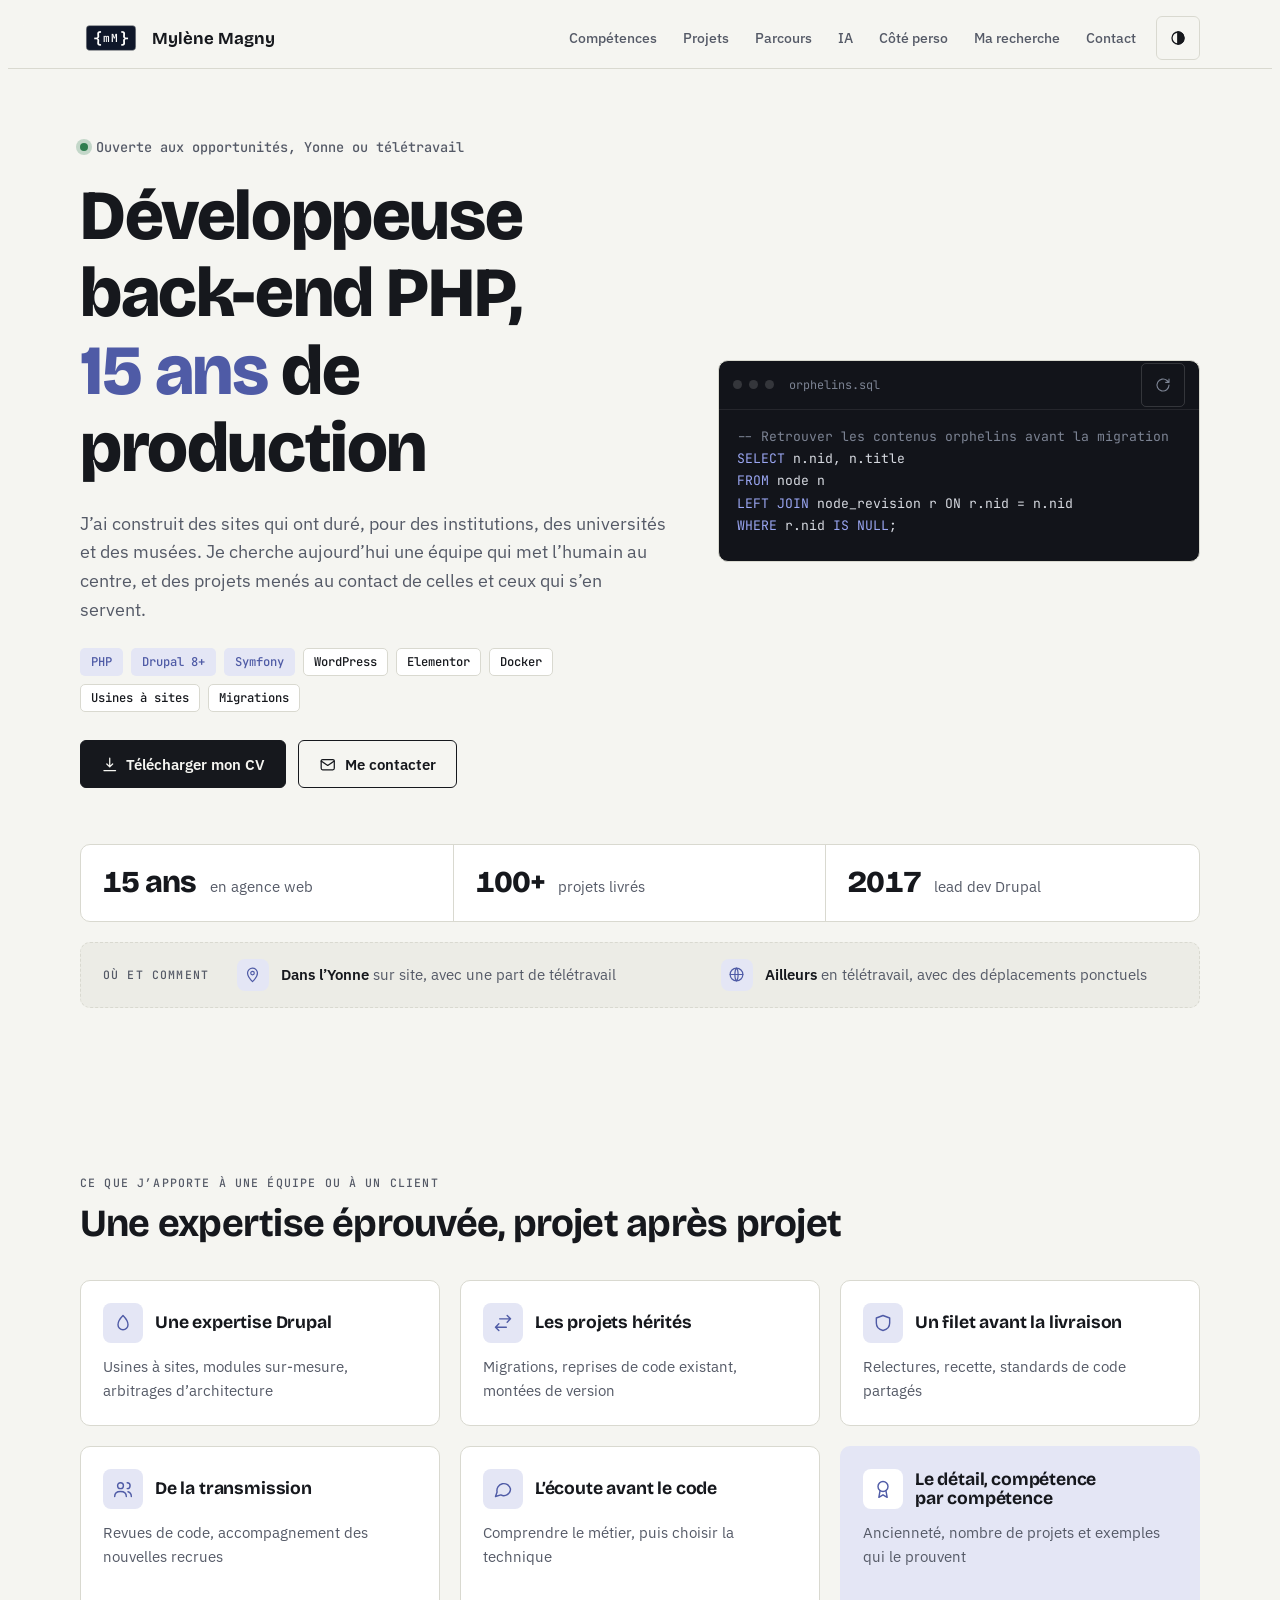
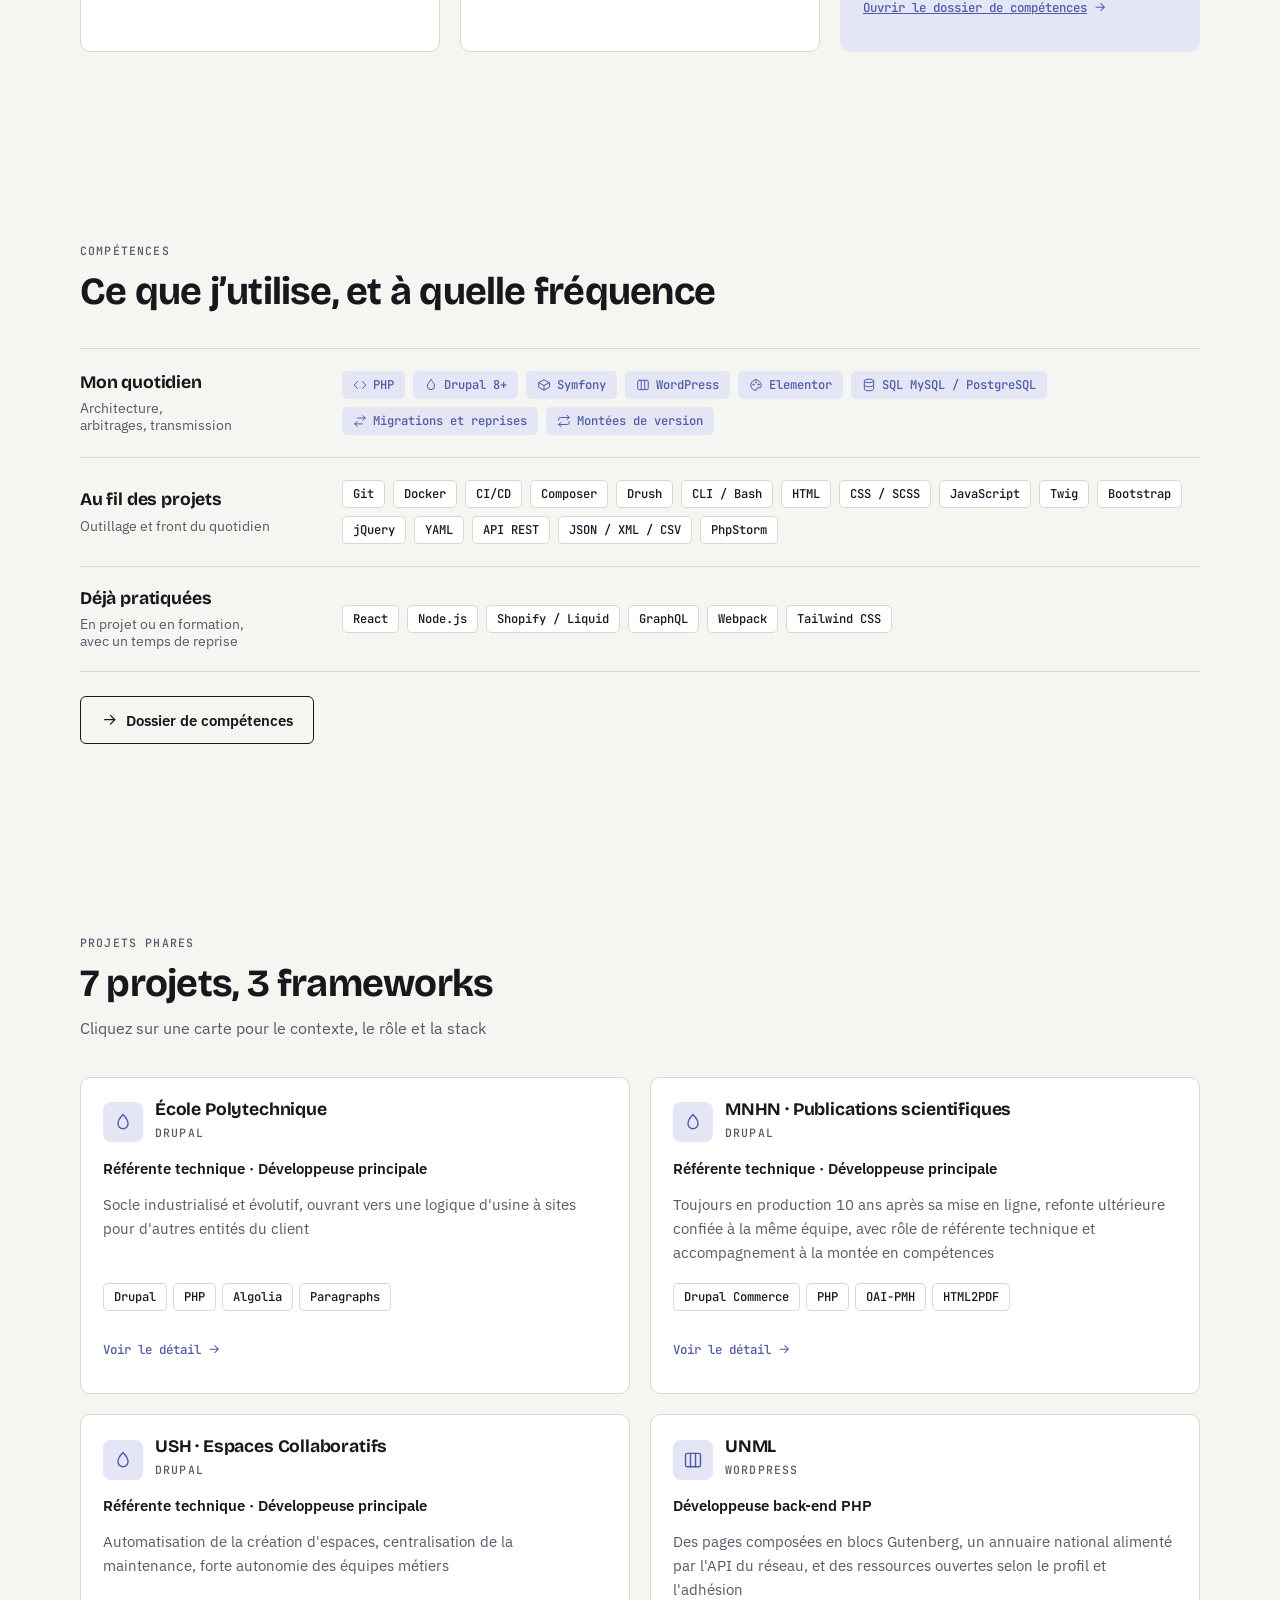
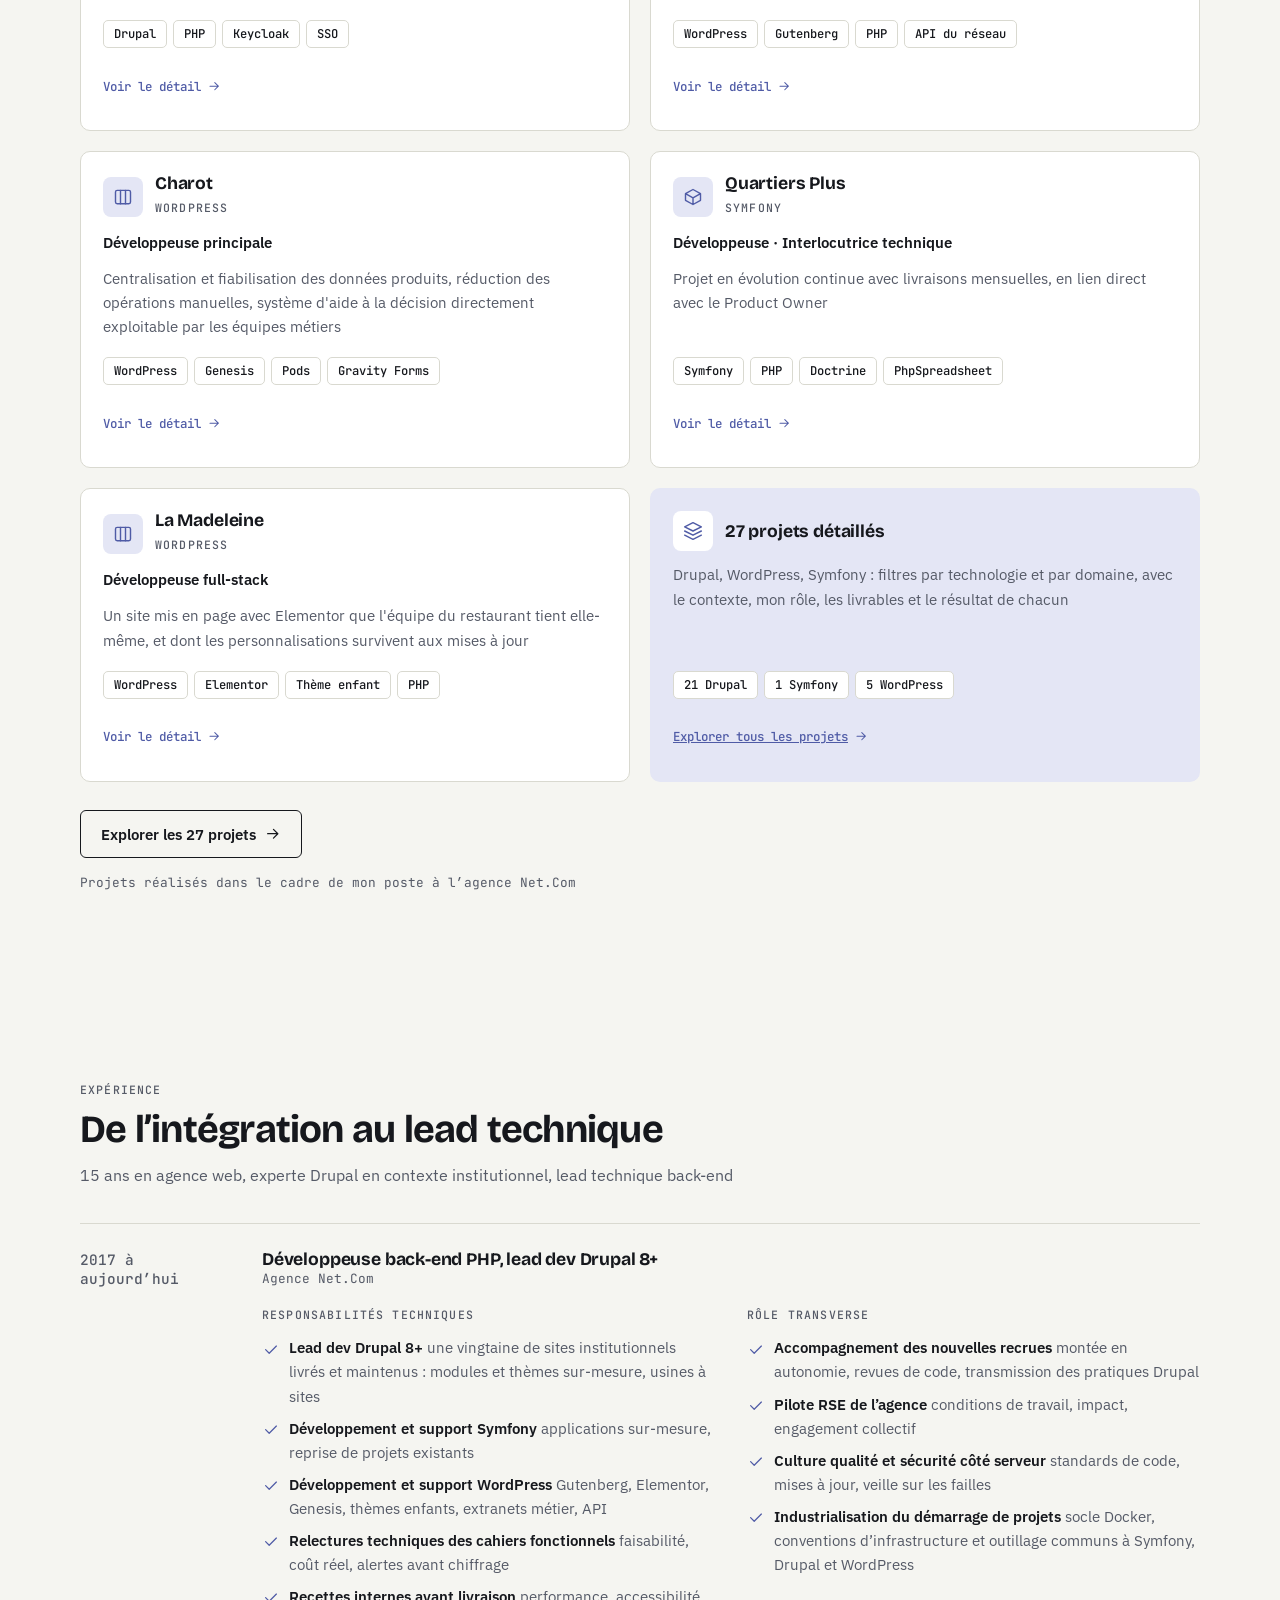
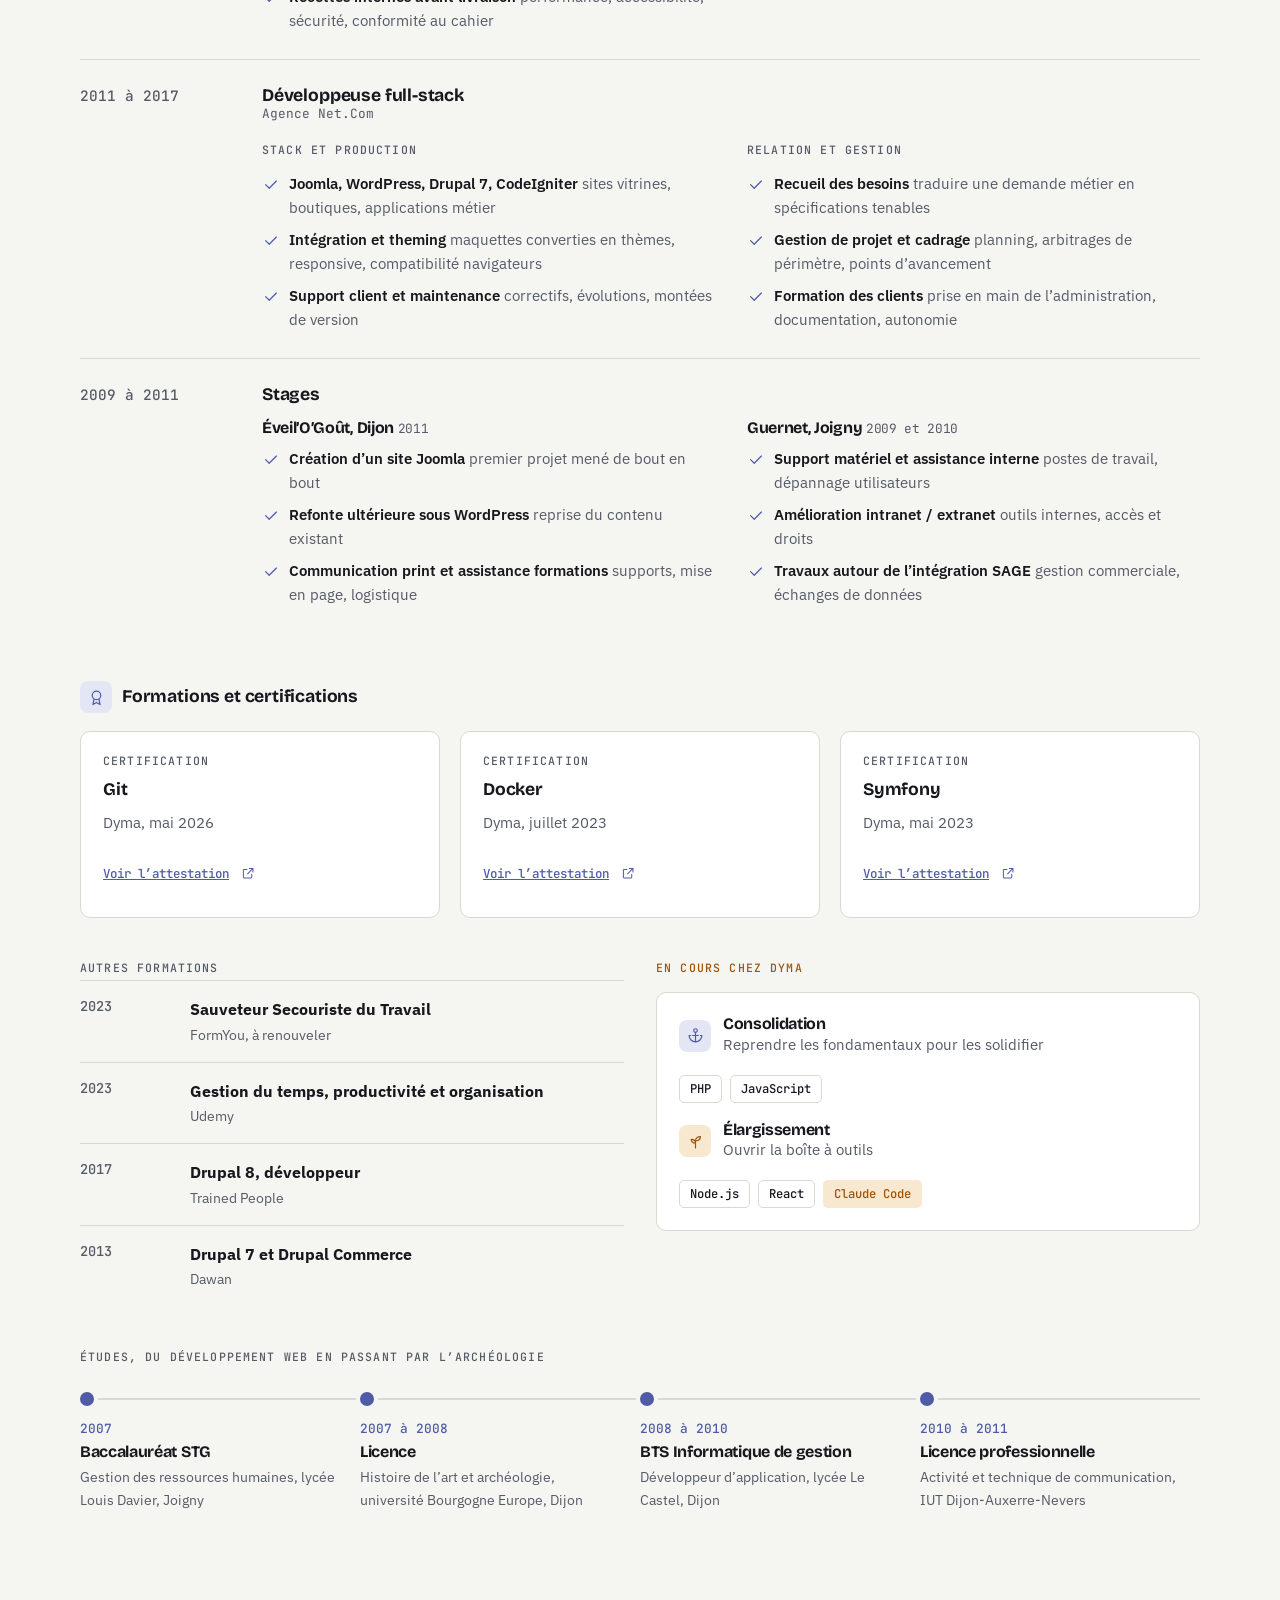
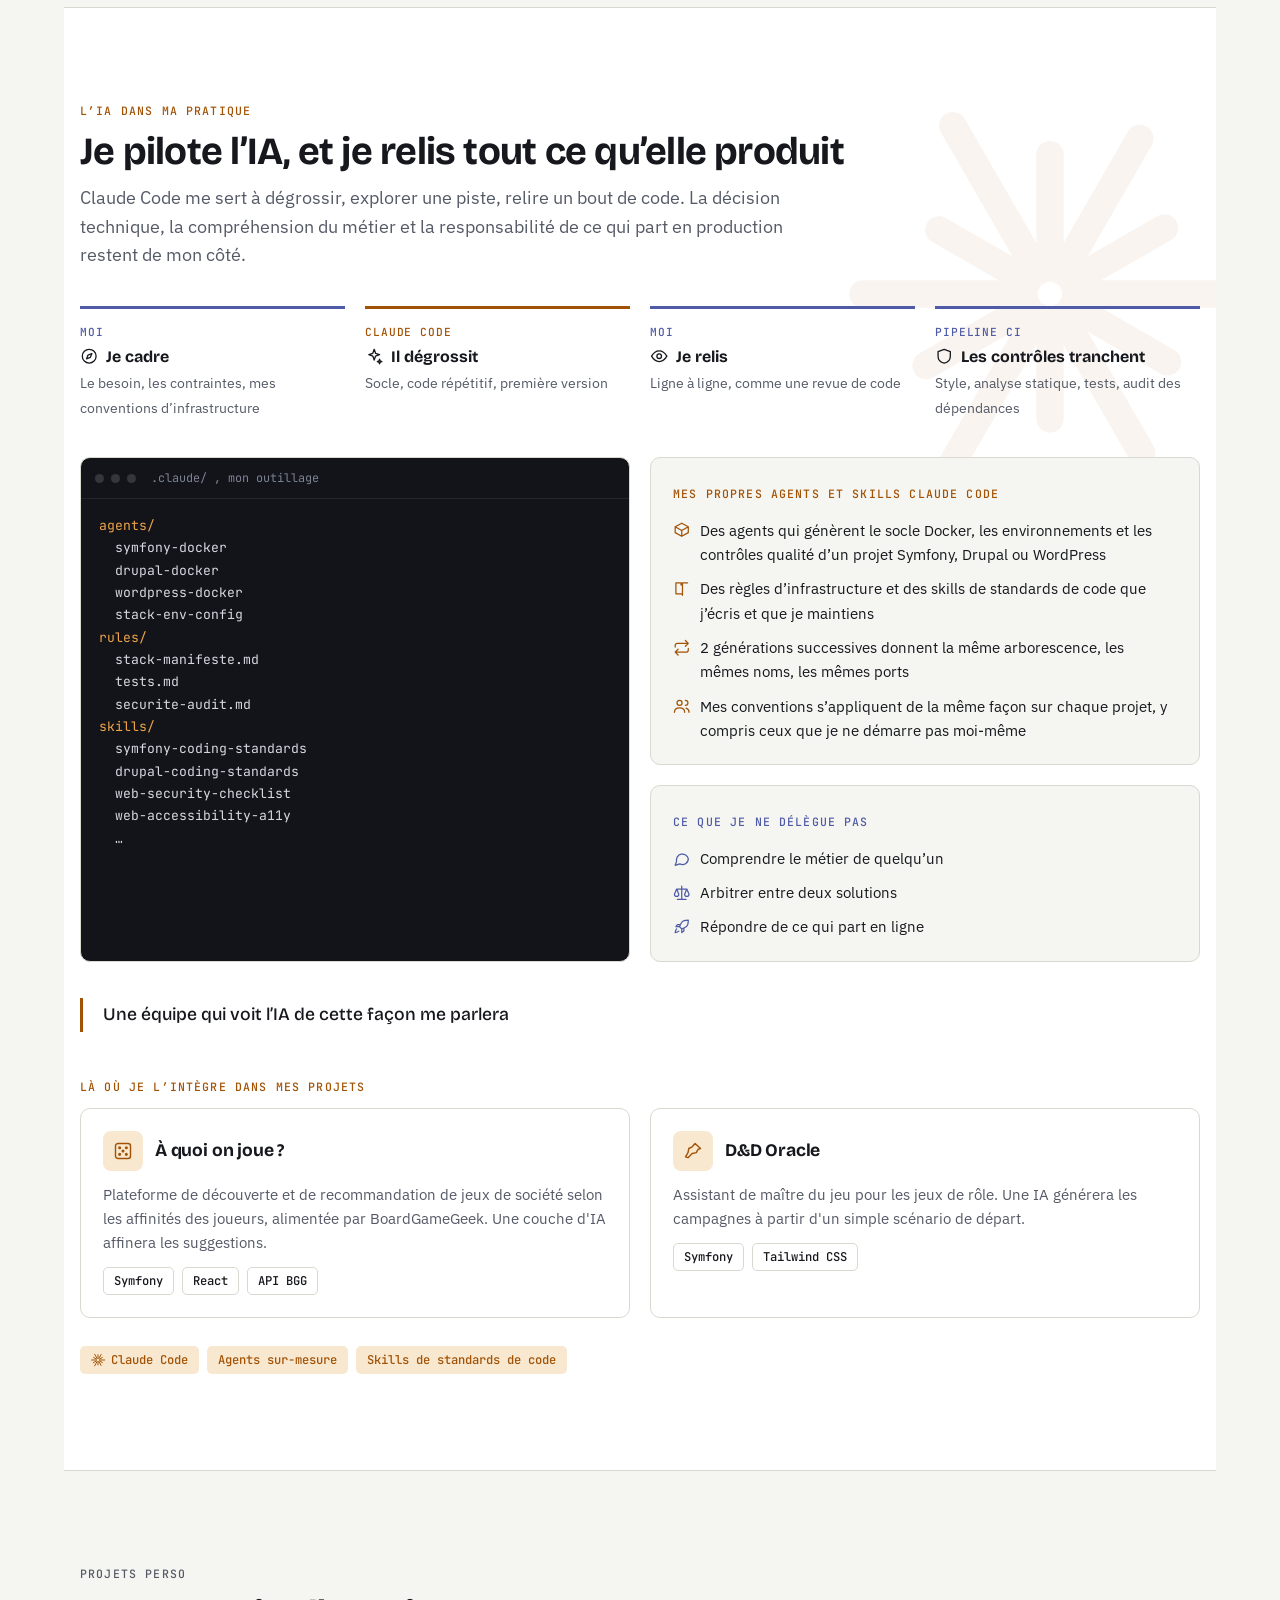
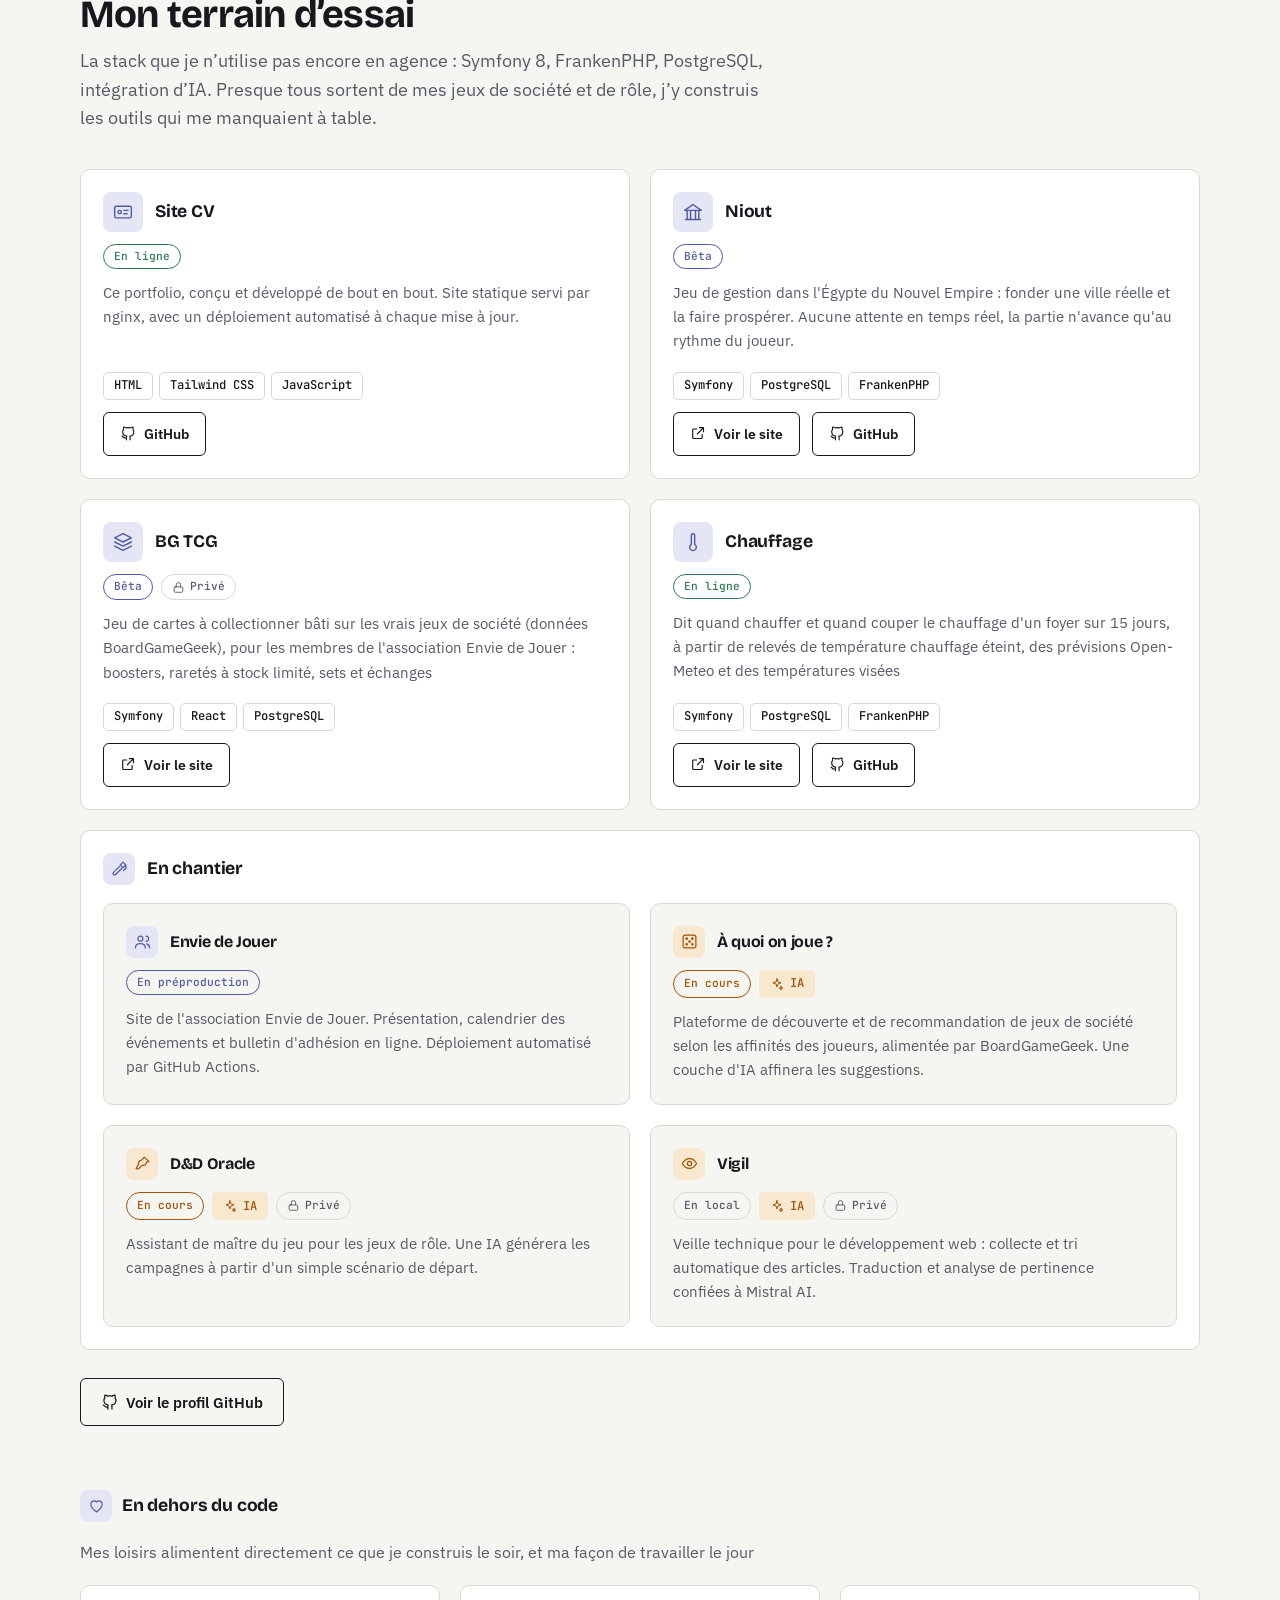
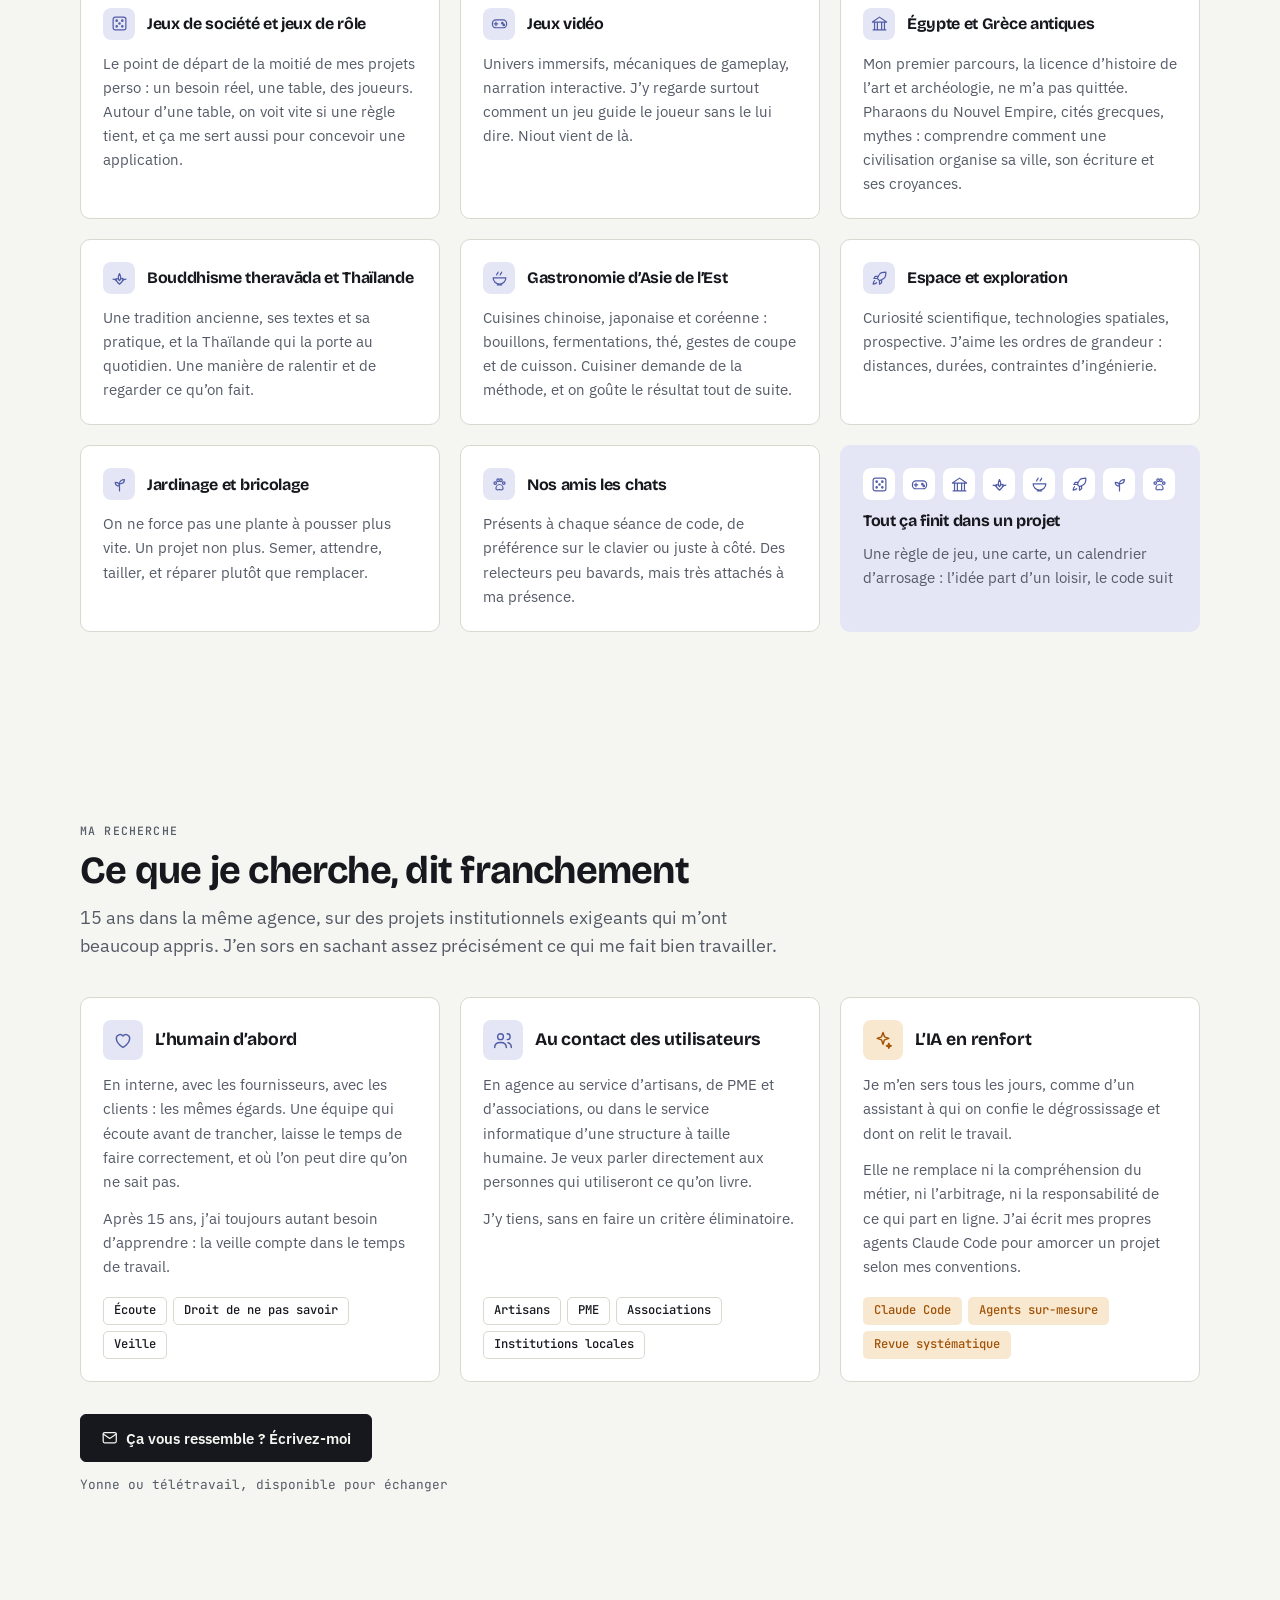
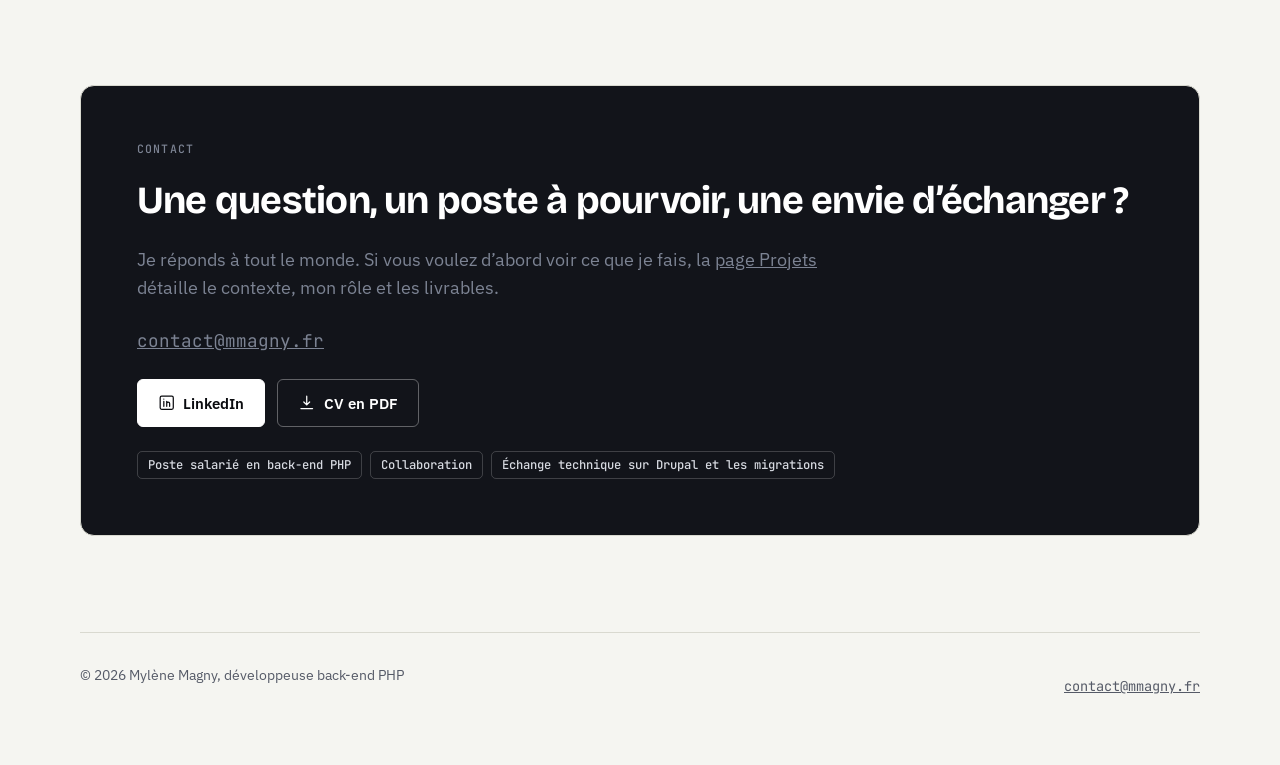
==== commit 0ebbe94a: "feat(site): remplacer référente Drupal 8+ par lead dev Drupal 8+" ====
--- a/site/index.html
+++ b/site/index.html
@@ -206,7 +206,7 @@
     <div class="head"><span class="label">Expérience</span><h2>De l’intégration au lead technique</h2><p class="body">15 ans en agence web, experte Drupal en contexte institutionnel, lead technique back-end</p></div>
     <div class="tl">
       <div><span class="yr">2017 à aujourd’hui</span><div>
-        <h3>Développeuse back-⁠end PHP, référente Drupal 8+</h3><p class="note">Agence Net.Com</p>
+        <h3>Développeuse back-⁠end PHP, lead dev Drupal 8+</h3><p class="note">Agence Net.Com</p>
         <div class="cols" style="margin-top:14px"><div>
           <span class="label">Responsabilités techniques</span>
           <ul class="plain" data-ul="resp"></ul></div><div>
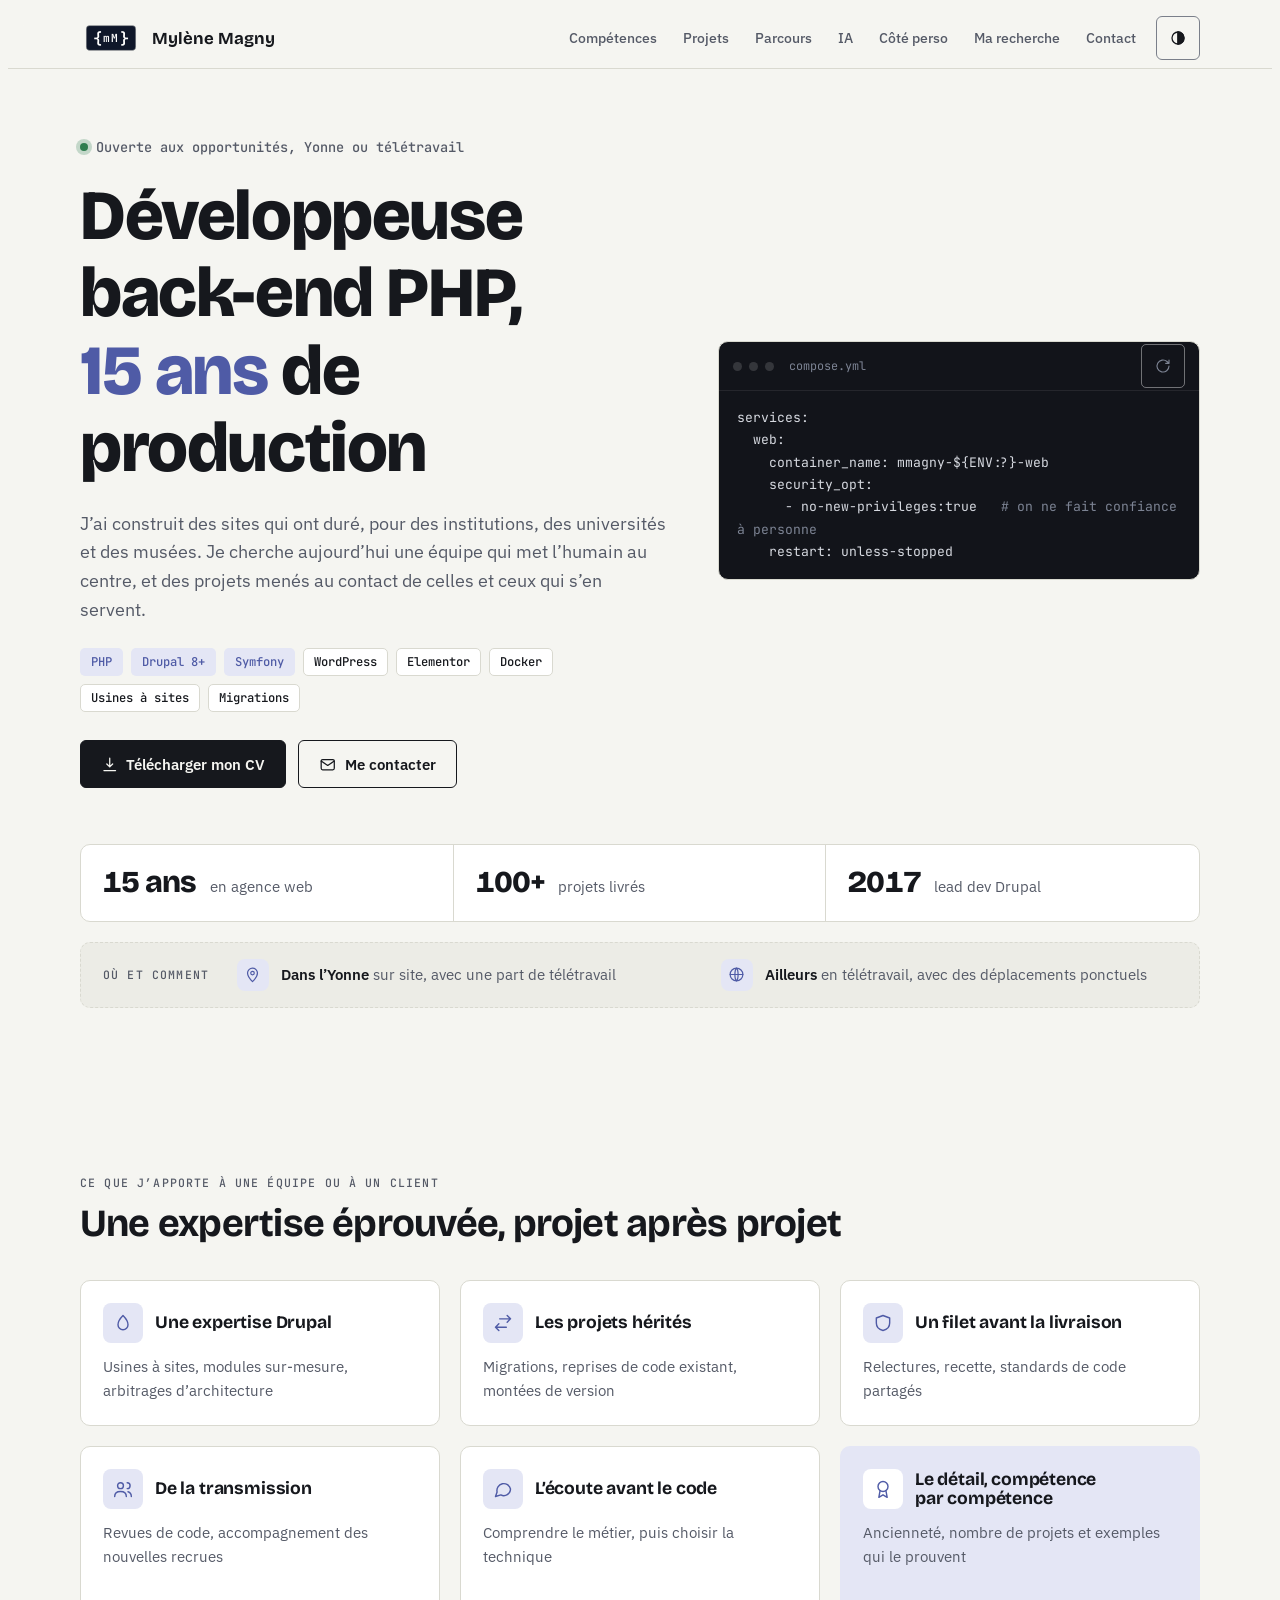
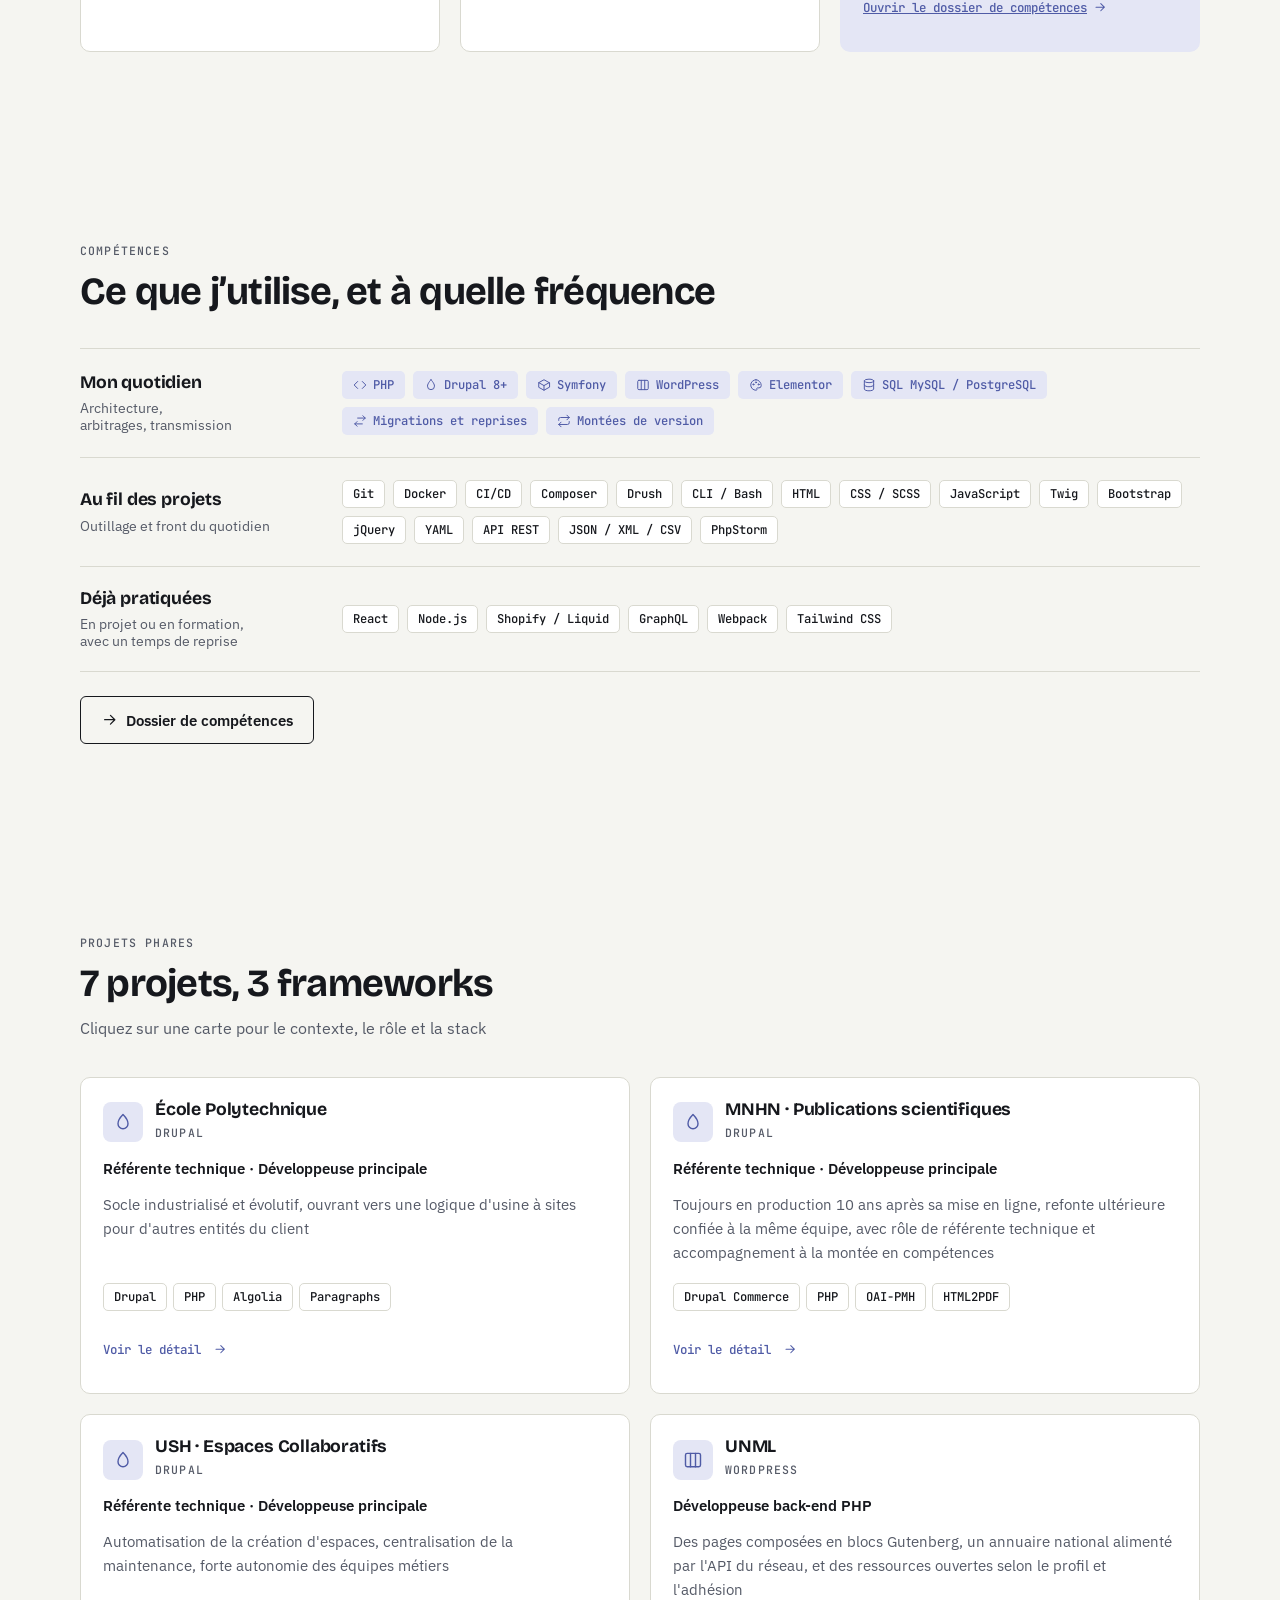
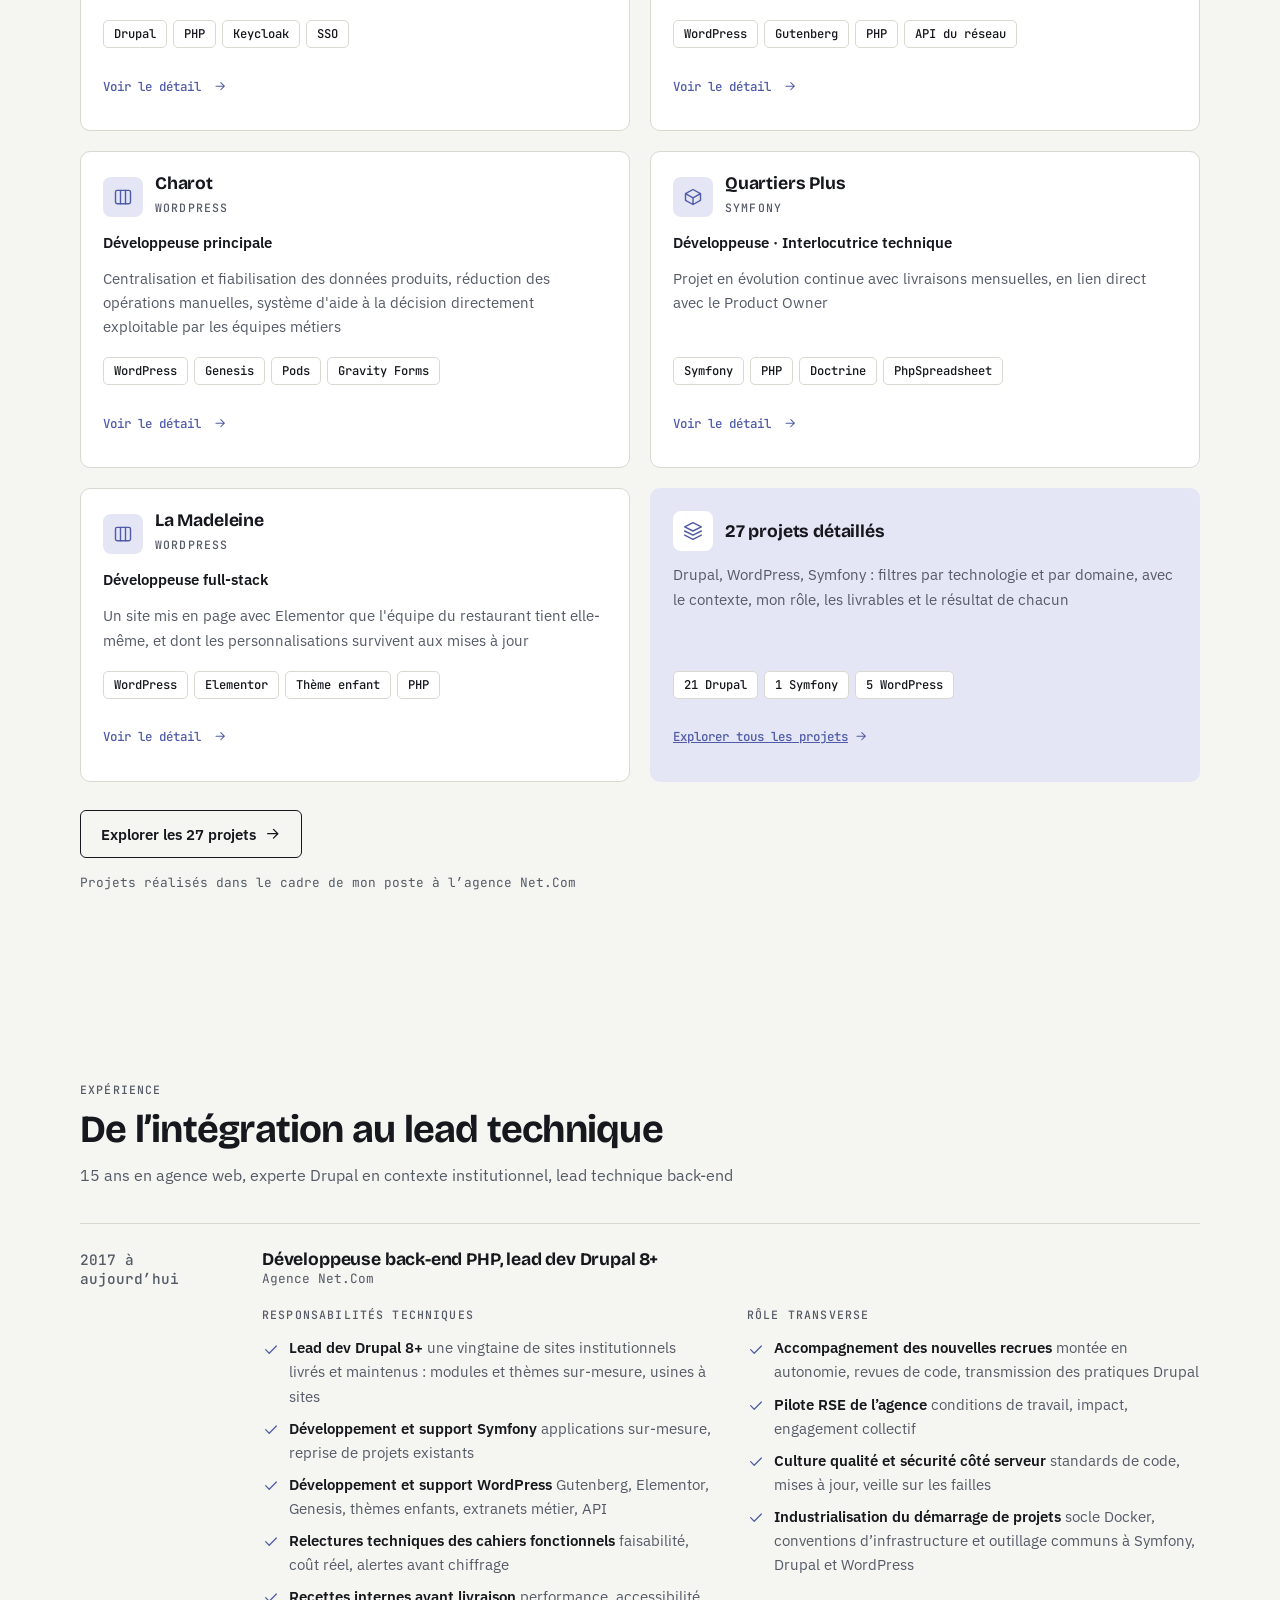
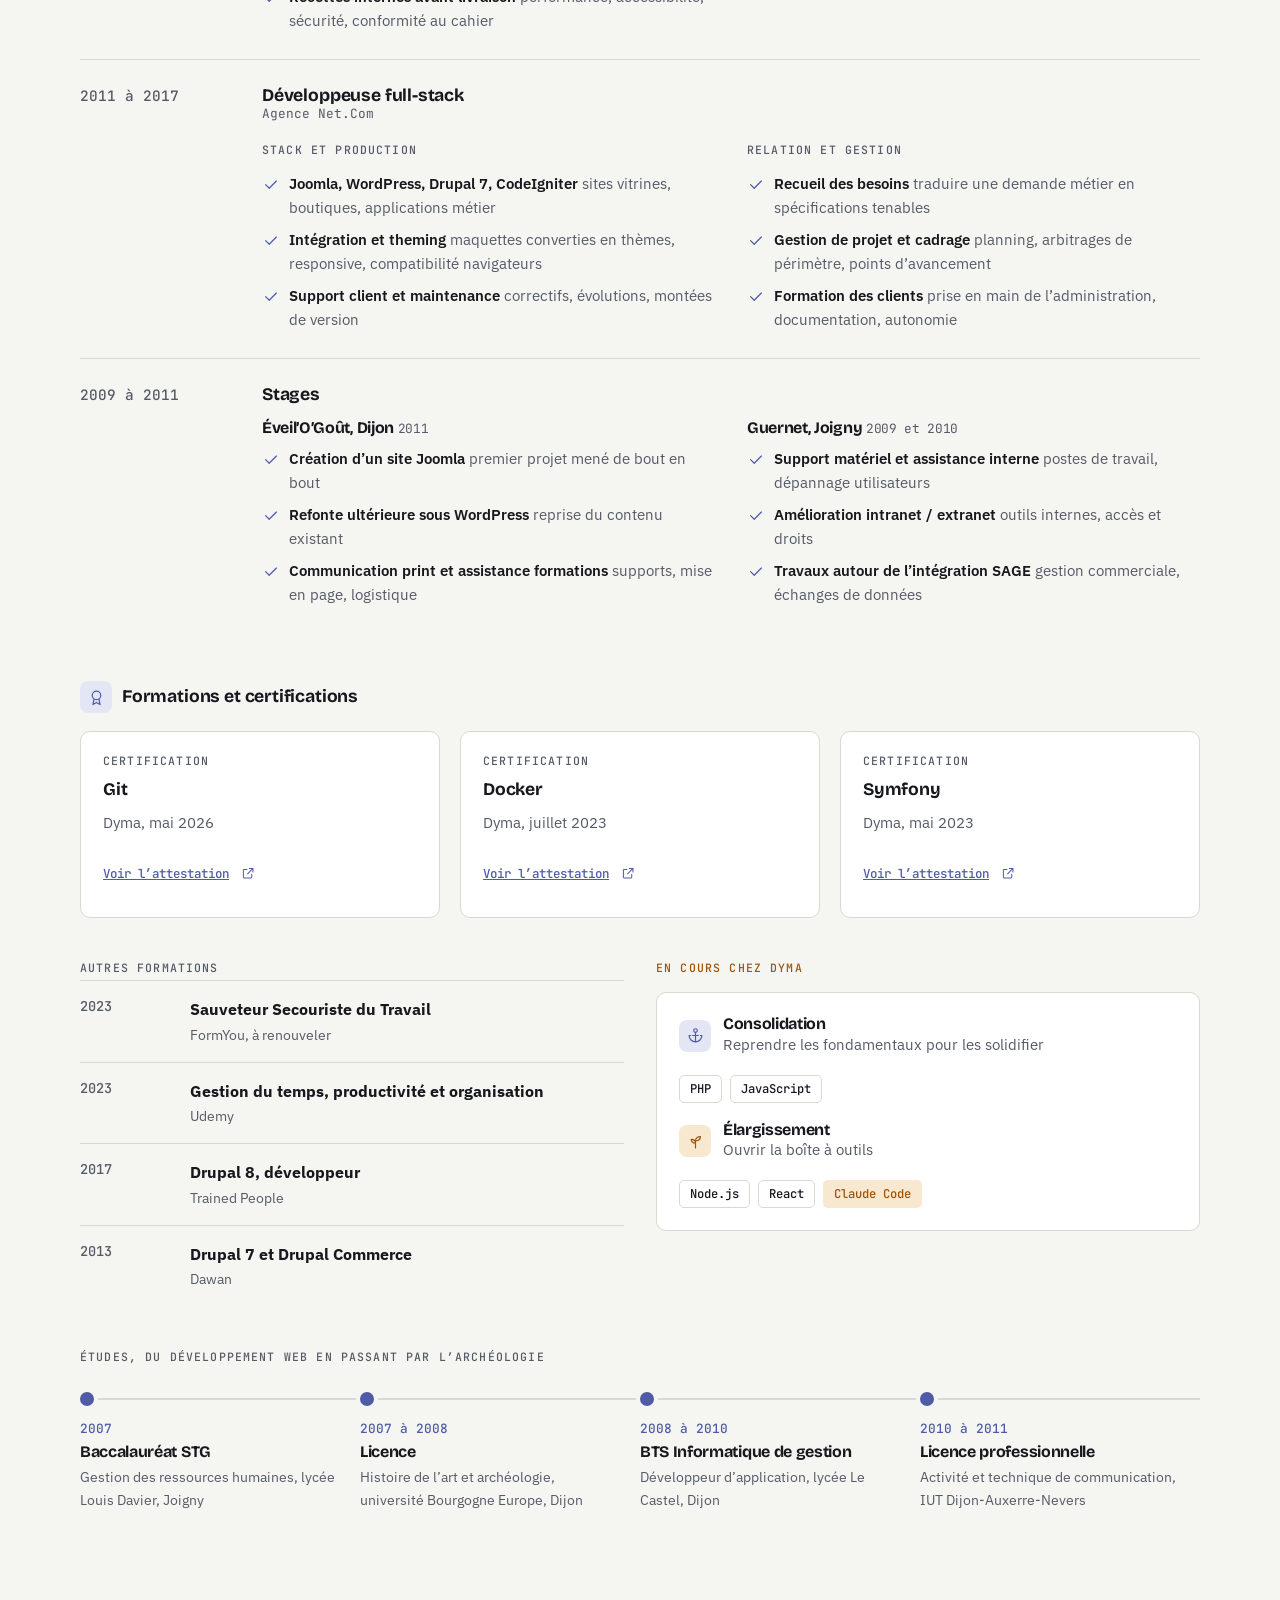
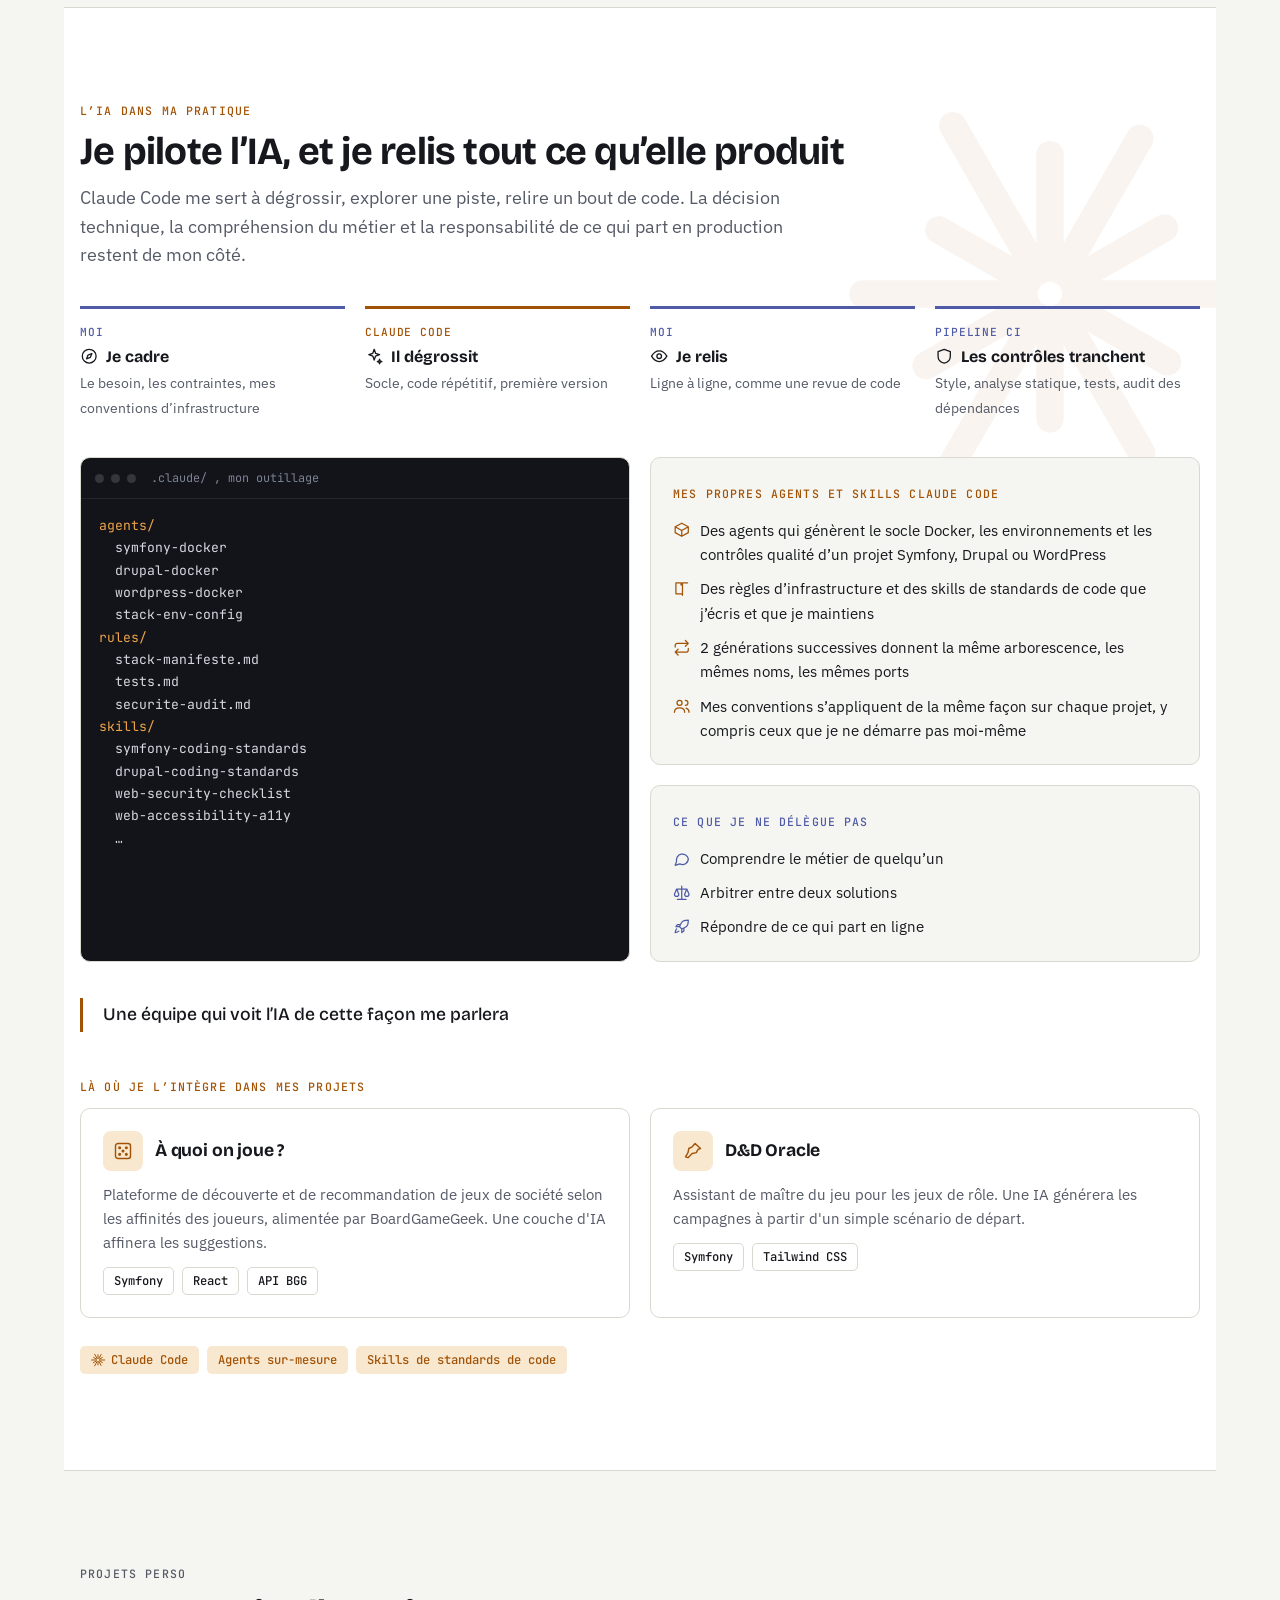
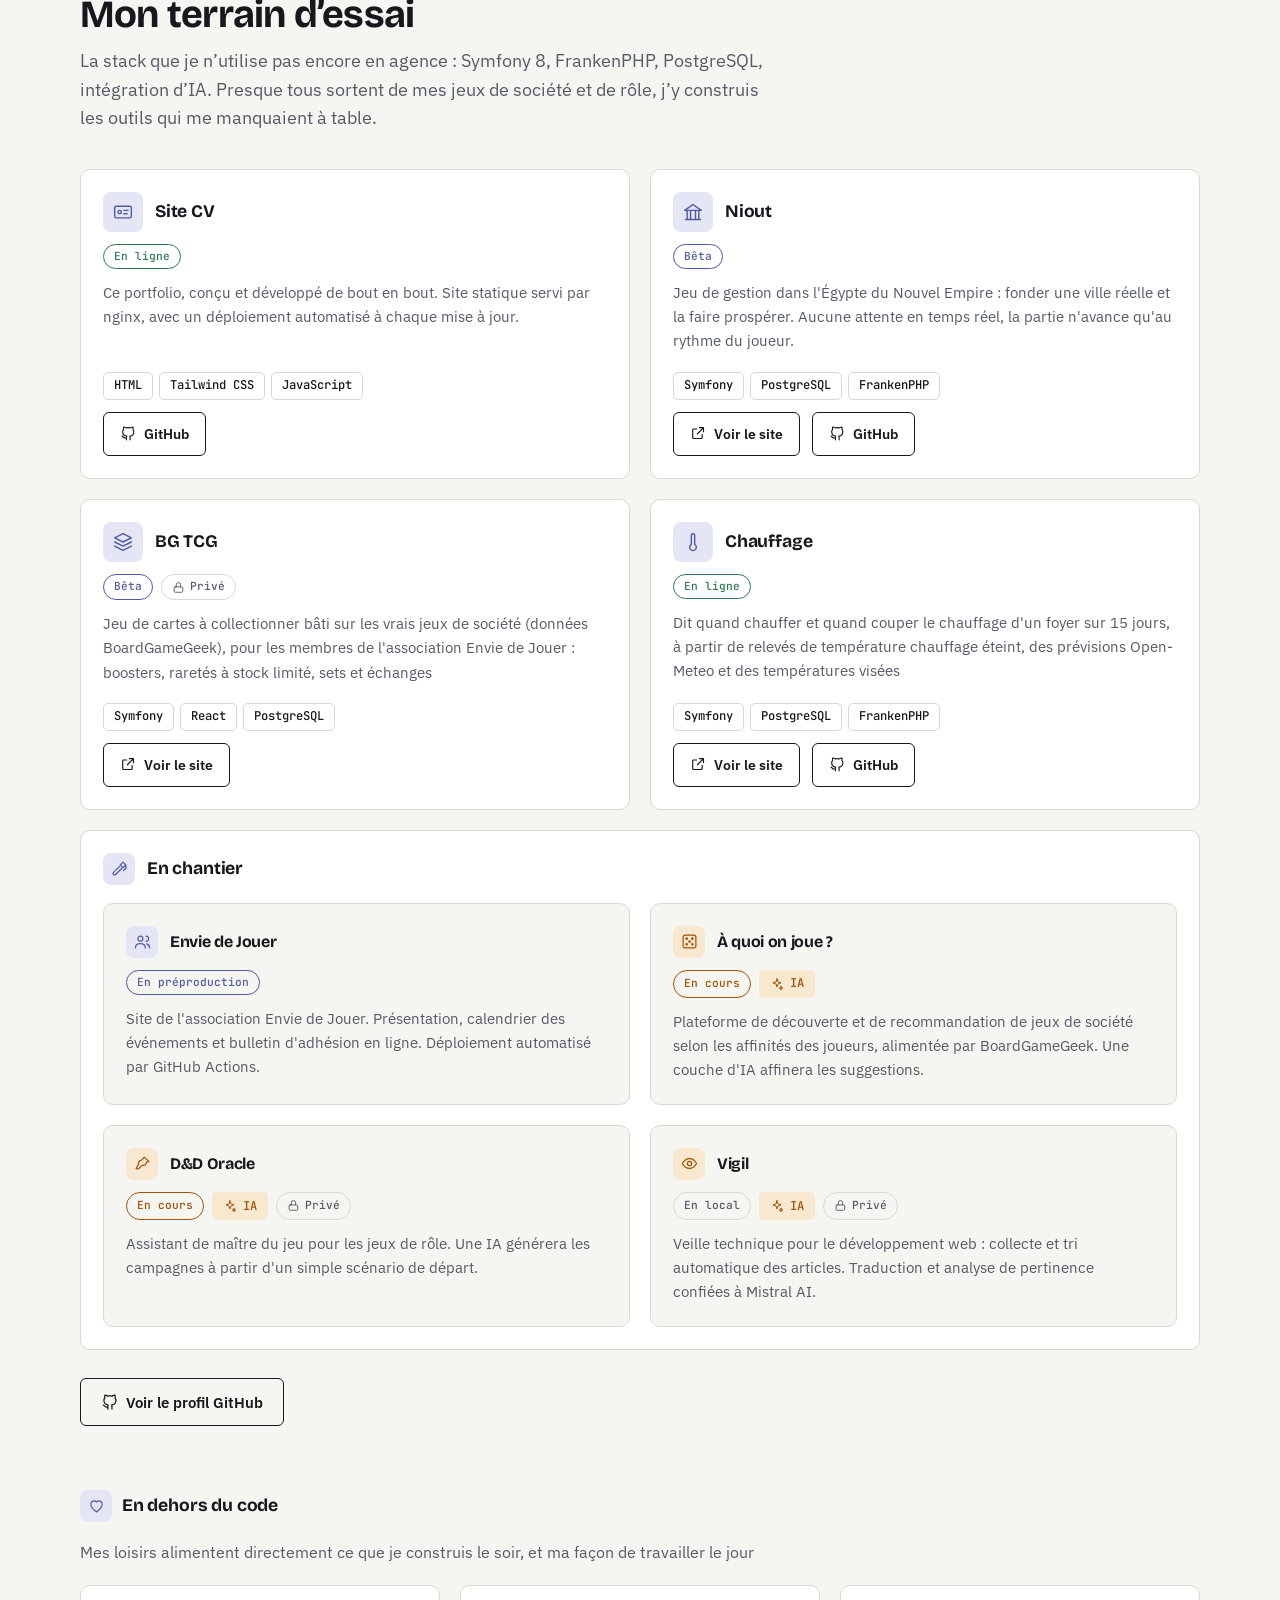
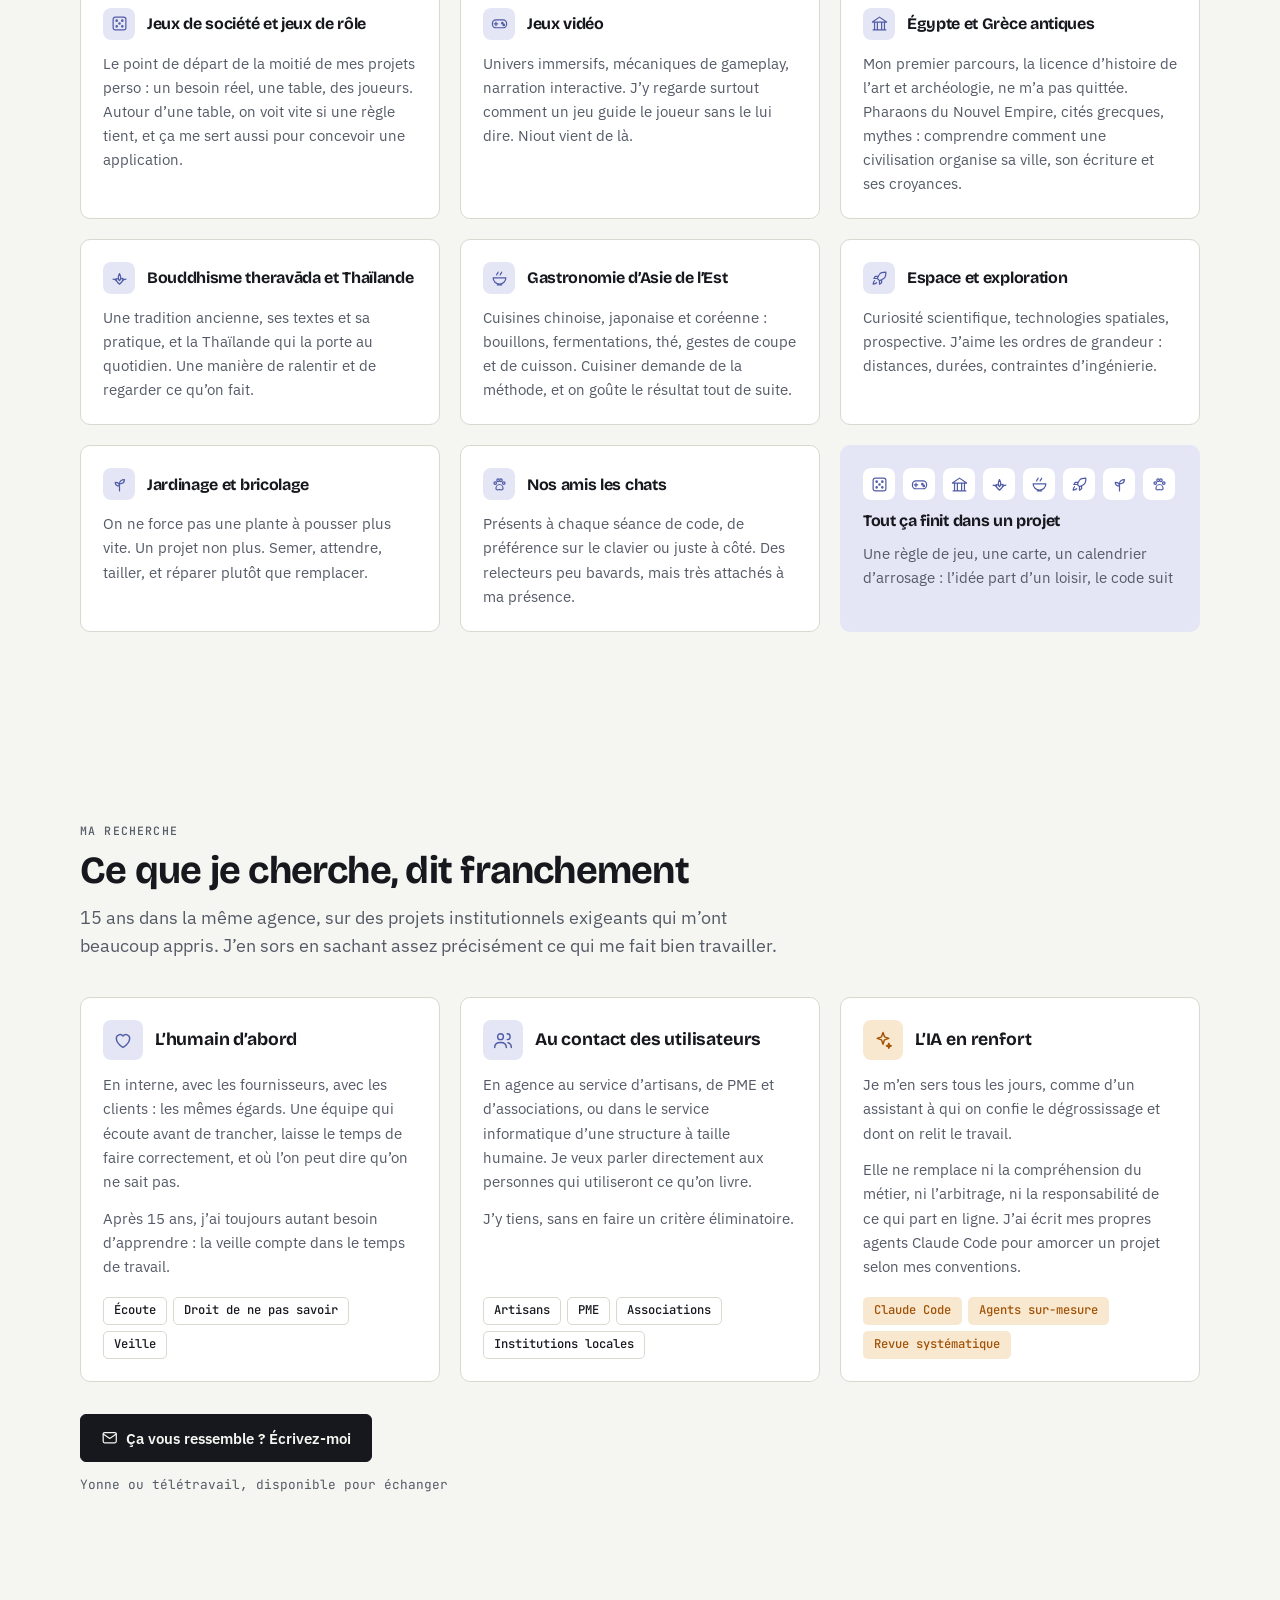
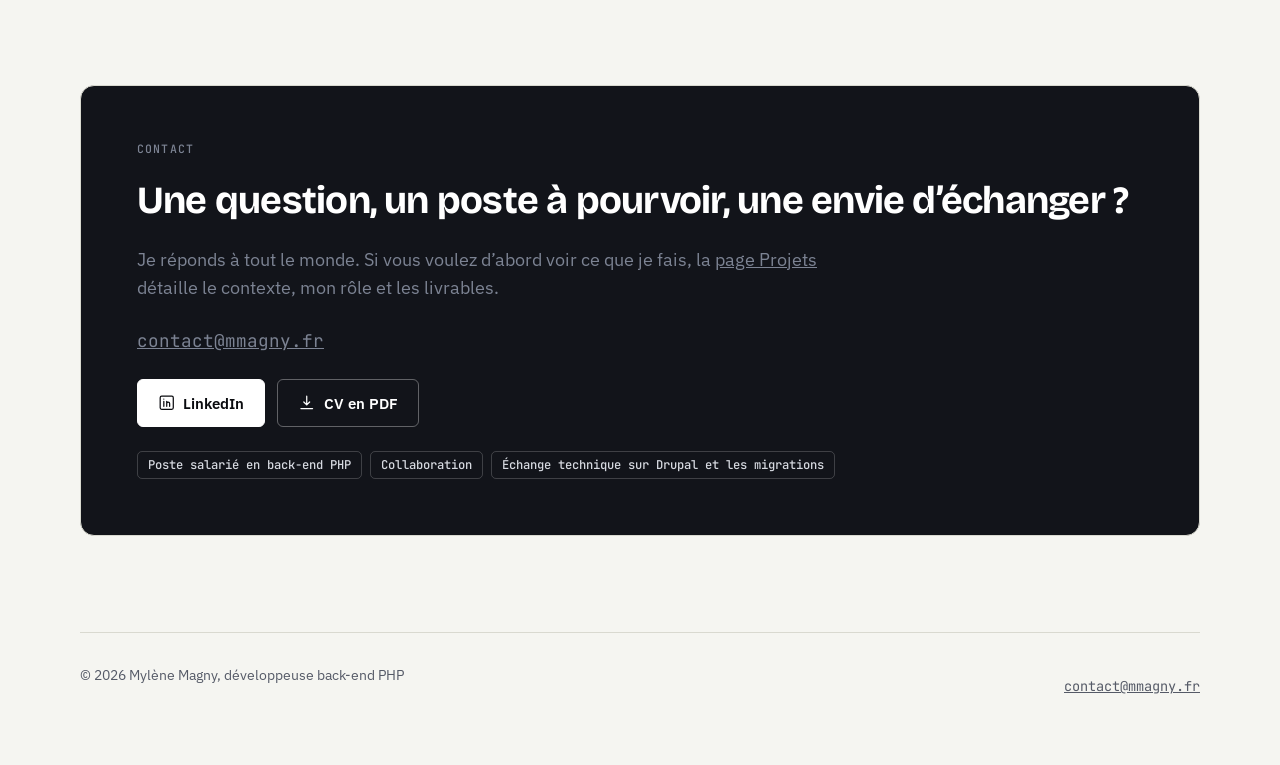
==== commit b6b9445b: "feat(site): RGAA, SEO et GEO, pré-rendu des listes, frise mobile du plus récent au plus ancien" ====
--- a/site/index.html
+++ b/site/index.html
@@ -78,6 +78,7 @@
 
     <meta name="description"
           content="Développeuse back-end PHP, Drupal, Symfony et WordPress, 15 ans en agence. Ouverte aux opportunités : je cherche une équipe où l&#39;humain passe avant, et des projets menés au contact de leurs utilisateurs."/>
+    <meta name="robots" content="index, follow, max-image-preview:large">
     <link rel="canonical" href="https://mmagny.fr/">
 
     <!-- Partage social. Les URL doivent être absolues : les réseaux résolvent
@@ -136,7 +137,7 @@
 <body id="top">
 <a href="#contenu" class="skip">Aller au contenu</a>
 <header class="top"><div class="bar">
-  <a class="brand" href="./index.html#top" aria-label="Accueil"><svg class="logo" xmlns="http://www.w3.org/2000/svg" width="62" height="38" viewBox="0 0 1000 600" aria-hidden="true">
+  <a class="brand" href="/" aria-label="Mylène Magny, accueil"><svg class="logo" xmlns="http://www.w3.org/2000/svg" width="62" height="38" viewBox="0 0 1000 600" aria-hidden="true">
                 <g transform="translate(500,300)">
                     <rect x="-400" y="-200" width="800" height="400" rx="55" ry="55" fill="#0f172a"/>
                     <text x="-220" y="20" text-anchor="middle" dominant-baseline="middle" fill="#ffffff" font-size="250" font-weight="600" font-family="JetBrains Mono, Menlo, Consolas, monospace">{</text>
@@ -147,16 +148,16 @@
   <nav aria-label="Navigation">
     <a href="./competences.html">Compétences</a>
     <a href="./projets.html">Projets</a>
-    <a href="./index.html#experiences">Parcours</a>
-    <a href="./index.html#ia">IA</a>
-    <a href="./index.html#projets-perso">Côté perso</a>
-    <a href="./index.html#recherche">Ma recherche</a>
-    <a href="./index.html#contact">Contact</a>
+    <a href="/#experiences">Parcours</a>
+    <a href="/#ia">IA</a>
+    <a href="/#projets-perso">Côté perso</a>
+    <a href="/#recherche">Ma recherche</a>
+    <a href="/#contact">Contact</a>
   </nav>
   <button class="theme" type="button" data-theme-toggle aria-label="Changer de thème" title="Changer de thème"><svg class="ic" viewBox="0 0 24 24" aria-hidden="true"><circle cx="12" cy="12" r="8"/><path d="M12 4v16"/><path d="M12 4a8 8 0 0 1 0 16z" fill="currentColor"/></svg></button>
 </div></header>
 
-<main class="wrap" id="contenu">
+<main class="wrap" id="contenu" tabindex="-1">
 <div class="hero">
     <div>
       <p class="avail">Ouverte aux opportunités, Yonne ou télétravail</p>
@@ -167,10 +168,10 @@
     </div>
     <div class="term" role="group" aria-label="Extrait de code, change à chaque chargement">
       <div class="tb"><b></b><b></b><b></b><span id="snipname"></span><button type="button" id="snipnext" aria-label="Afficher un autre extrait"><svg class="ic" data-i="reload"></svg></button></div>
-      <pre id="snip" tabindex="0"></pre>
+      <pre id="snip"></pre>
     </div>
   </div>
-  <div class="facts" id="facts"></div>
+  <div class="facts" id="facts"><!--prerender:facts--><div><b>15&nbsp;ans</b> en agence web</div><div><b>100+</b> projets livrés</div><div><b>2017</b> lead dev Drupal</div><!--/prerender:facts--></div>
   <div class="where" role="group" aria-label="Où et comment">
     <span class="label">Où et comment</span>
     <div class="where-item"><span class="tile sm" data-ic="map"></span><p><b>Dans l’Yonne</b> sur site, avec une part de télétravail</p></div>
@@ -179,7 +180,7 @@
 
   <section id="apport">
     <div class="head"><span class="label">Ce que j’apporte à une équipe ou à un client</span><h2>Une expertise éprouvée, projet après projet</h2></div>
-    <div class="grid3" id="apports"></div>
+    <div class="grid3" id="apports"><!--prerender:apports--><div class="card"><div class="top"><span class="tile"><svg class="ic" viewBox="0 0 24 24" aria-hidden="true"><path d="M12 3s6 6 6 11a6 6 0 0 1-12 0c0-5 6-11 6-11z"></path></svg></span><h3>Une expertise Drupal</h3></div><p>Usines à sites, modules sur-mesure, arbitrages d’architecture</p></div><div class="card"><div class="top"><span class="tile"><svg class="ic" viewBox="0 0 24 24" aria-hidden="true"><path d="M17 3l4 4-4 4M21 7H8M7 21l-4-4 4-4M3 17h13"></path></svg></span><h3>Les projets hérités</h3></div><p>Migrations, reprises de code existant, montées de version</p></div><div class="card"><div class="top"><span class="tile"><svg class="ic" viewBox="0 0 24 24" aria-hidden="true"><path d="M12 3 4 6v6c0 5 3.5 8 8 9 4.5-1 8-4 8-9V6z"></path></svg></span><h3>Un filet avant la livraison</h3></div><p>Relectures, recette, standards de code partagés</p></div><div class="card"><div class="top"><span class="tile"><svg class="ic" viewBox="0 0 24 24" aria-hidden="true"><circle cx="9" cy="8" r="3.5"></circle><path d="M2 21c0-4 3-6 7-6s7 2 7 6M17 4.5a3.5 3.5 0 0 1 0 7M22 21c0-3-1.5-5-4-5.7"></path></svg></span><h3>De la transmission</h3></div><p>Revues de code, accompagnement des nouvelles recrues</p></div><div class="card"><div class="top"><span class="tile"><svg class="ic" viewBox="0 0 24 24" aria-hidden="true"><path d="M21 12a8 8 0 0 1-11.6 7.1L3 21l1.9-5.4A8 8 0 1 1 21 12z"></path></svg></span><h3>L’écoute avant le code</h3></div><p>Comprendre le métier, puis choisir la technique</p></div><article class="card link cta"><div class="top"><span class="tile"><svg class="ic" viewBox="0 0 24 24" aria-hidden="true"><circle cx="12" cy="9" r="6"></circle><path d="m8.500 14-1.500 8 5-3 5 3-1.500-8"></path></svg></span><h3>Le détail, compétence par compétence</h3></div><p>Ancienneté, nombre de projets et exemples qui le prouvent</p><a class="more" href="./competences.html">Ouvrir le dossier de compétences <svg class="ic" viewBox="0 0 24 24" aria-hidden="true"><path d="M5 12h14M13 6l6 6-6 6"></path></svg></a></article><!--/prerender:apports--></div>
   </section>
 
   <section id="competences">
@@ -197,7 +198,28 @@
 
   <section id="projets-phares">
     <div class="head"><span class="label">Projets phares</span><h2>7 projets, 3 frameworks</h2><p class="body">Cliquez sur une carte pour le contexte, le rôle et la stack</p></div>
-    <div class="grid2" id="featured"></div>
+    <div class="grid2" id="featured"><!--prerender:featured--><article class="card link">
+ <div class="top"><span class="tile"><svg class="ic" viewBox="0 0 24 24" aria-hidden="true"><path d="M12 3s6 6 6 11a6 6 0 0 1-12 0c0-5 6-11 6-11z"></path></svg></span><div><h3>École Polytechnique</h3><span class="label">Drupal</span></div></div>
+ <p><b style="color:var(--fg);font-weight:600">Référente technique · Développeuse principale</b></p><p>Socle industrialisé et évolutif, ouvrant vers une logique d'usine à sites pour d'autres entités du client</p>
+ <div class="stackrow"><span class="chip">Drupal</span><span class="chip">PHP</span><span class="chip">Algolia</span><span class="chip">Paragraphs</span></div><button type="button" class="more" data-open="polytechnique">Voir le détail<span class="sr-only"> de École Polytechnique</span> <svg class="ic" viewBox="0 0 24 24" aria-hidden="true"><path d="M5 12h14M13 6l6 6-6 6"></path></svg></button></article><article class="card link">
+ <div class="top"><span class="tile"><svg class="ic" viewBox="0 0 24 24" aria-hidden="true"><path d="M12 3s6 6 6 11a6 6 0 0 1-12 0c0-5 6-11 6-11z"></path></svg></span><div><h3>MNHN · Publications scientifiques</h3><span class="label">Drupal</span></div></div>
+ <p><b style="color:var(--fg);font-weight:600">Référente technique · Développeuse principale</b></p><p>Toujours en production 10 ans après sa mise en ligne, refonte ultérieure confiée à la même équipe, avec rôle de référente technique et accompagnement à la montée en compétences</p>
+ <div class="stackrow"><span class="chip">Drupal Commerce</span><span class="chip">PHP</span><span class="chip">OAI-PMH</span><span class="chip">HTML2PDF</span></div><button type="button" class="more" data-open="mnhn">Voir le détail<span class="sr-only"> de MNHN · Publications scientifiques</span> <svg class="ic" viewBox="0 0 24 24" aria-hidden="true"><path d="M5 12h14M13 6l6 6-6 6"></path></svg></button></article><article class="card link">
+ <div class="top"><span class="tile"><svg class="ic" viewBox="0 0 24 24" aria-hidden="true"><path d="M12 3s6 6 6 11a6 6 0 0 1-12 0c0-5 6-11 6-11z"></path></svg></span><div><h3>USH · Espaces Collaboratifs</h3><span class="label">Drupal</span></div></div>
+ <p><b style="color:var(--fg);font-weight:600">Référente technique · Développeuse principale</b></p><p>Automatisation de la création d'espaces, centralisation de la maintenance, forte autonomie des équipes métiers</p>
+ <div class="stackrow"><span class="chip">Drupal</span><span class="chip">PHP</span><span class="chip">Keycloak</span><span class="chip">SSO</span></div><button type="button" class="more" data-open="ush-collab">Voir le détail<span class="sr-only"> de USH · Espaces Collaboratifs</span> <svg class="ic" viewBox="0 0 24 24" aria-hidden="true"><path d="M5 12h14M13 6l6 6-6 6"></path></svg></button></article><article class="card link">
+ <div class="top"><span class="tile"><svg class="ic" viewBox="0 0 24 24" aria-hidden="true"><rect x="3" y="4" width="18" height="16" rx="2"></rect><path d="M9 4v16M15 4v16"></path></svg></span><div><h3>UNML</h3><span class="label">WordPress</span></div></div>
+ <p><b style="color:var(--fg);font-weight:600">Développeuse back-⁠end&nbsp;PHP</b></p><p>Des pages composées en blocs Gutenberg, un annuaire national alimenté par l'API du réseau, et des ressources ouvertes selon le profil et l'adhésion</p>
+ <div class="stackrow"><span class="chip">WordPress</span><span class="chip">Gutenberg</span><span class="chip">PHP</span><span class="chip">API du réseau</span></div><button type="button" class="more" data-open="unml">Voir le détail<span class="sr-only"> de UNML</span> <svg class="ic" viewBox="0 0 24 24" aria-hidden="true"><path d="M5 12h14M13 6l6 6-6 6"></path></svg></button></article><article class="card link">
+ <div class="top"><span class="tile"><svg class="ic" viewBox="0 0 24 24" aria-hidden="true"><rect x="3" y="4" width="18" height="16" rx="2"></rect><path d="M9 4v16M15 4v16"></path></svg></span><div><h3>Charot</h3><span class="label">WordPress</span></div></div>
+ <p><b style="color:var(--fg);font-weight:600">Développeuse principale</b></p><p>Centralisation et fiabilisation des données produits, réduction des opérations manuelles, système d'aide à la décision directement exploitable par les équipes métiers</p>
+ <div class="stackrow"><span class="chip">WordPress</span><span class="chip">Genesis</span><span class="chip">Pods</span><span class="chip">Gravity Forms</span></div><button type="button" class="more" data-open="charot">Voir le détail<span class="sr-only"> de Charot</span> <svg class="ic" viewBox="0 0 24 24" aria-hidden="true"><path d="M5 12h14M13 6l6 6-6 6"></path></svg></button></article><article class="card link">
+ <div class="top"><span class="tile"><svg class="ic" viewBox="0 0 24 24" aria-hidden="true"><path d="M21 8 12 3 3 8v8l9 5 9-5zM3 8l9 5 9-5M12 13v8"></path></svg></span><div><h3>Quartiers Plus</h3><span class="label">Symfony</span></div></div>
+ <p><b style="color:var(--fg);font-weight:600">Développeuse · Interlocutrice technique</b></p><p>Projet en évolution continue avec livraisons mensuelles, en lien direct avec le Product Owner</p>
+ <div class="stackrow"><span class="chip">Symfony</span><span class="chip">PHP</span><span class="chip">Doctrine</span><span class="chip">PhpSpreadsheet</span></div><button type="button" class="more" data-open="quartiers-plus">Voir le détail<span class="sr-only"> de Quartiers Plus</span> <svg class="ic" viewBox="0 0 24 24" aria-hidden="true"><path d="M5 12h14M13 6l6 6-6 6"></path></svg></button></article><article class="card link">
+ <div class="top"><span class="tile"><svg class="ic" viewBox="0 0 24 24" aria-hidden="true"><rect x="3" y="4" width="18" height="16" rx="2"></rect><path d="M9 4v16M15 4v16"></path></svg></span><div><h3>La Madeleine</h3><span class="label">WordPress</span></div></div>
+ <p><b style="color:var(--fg);font-weight:600">Développeuse full-stack</b></p><p>Un site mis en page avec Elementor que l'équipe du restaurant tient elle-même, et dont les personnalisations survivent aux mises à jour</p>
+ <div class="stackrow"><span class="chip">WordPress</span><span class="chip">Elementor</span><span class="chip">Thème enfant</span><span class="chip">PHP</span></div><button type="button" class="more" data-open="la-madeleine">Voir le détail<span class="sr-only"> de La Madeleine</span> <svg class="ic" viewBox="0 0 24 24" aria-hidden="true"><path d="M5 12h14M13 6l6 6-6 6"></path></svg></button></article><article class="card link cta"><div class="top"><span class="tile"><svg class="ic" viewBox="0 0 24 24" aria-hidden="true"><path d="m12 2 10 5-10 5L2 7zM2 12l10 5 10-5M2 17l10 5 10-5"></path></svg></span><h3>27 projets détaillés</h3></div><p>Drupal, WordPress, Symfony : filtres par technologie et par domaine, avec le contexte, mon rôle, les livrables et le résultat de chacun</p><div class="stackrow"><span class="chip">21 Drupal</span><span class="chip">1 Symfony</span><span class="chip">5 WordPress</span></div><a class="more" href="./projets.html">Explorer tous les projets <svg class="ic" viewBox="0 0 24 24" aria-hidden="true"><path d="M5 12h14M13 6l6 6-6 6"></path></svg></a></article><!--/prerender:featured--></div>
     <div class="actions" style="margin-top:28px"><a class="btn" href="./projets.html" id="allp"><svg class="ic" data-i="arrow"></svg>Explorer tous les projets</a></div>
     <p class="note" style="margin-top:16px">Projets réalisés dans le cadre de mon poste à l’agence Net.Com</p>
   </section>
@@ -209,17 +231,17 @@
         <h3>Développeuse back-⁠end PHP, lead dev Drupal 8+</h3><p class="note">Agence Net.Com</p>
         <div class="cols" style="margin-top:14px"><div>
           <span class="label">Responsabilités techniques</span>
-          <ul class="plain" data-ul="resp"></ul></div><div>
+          <ul class="plain" id="ul-resp" data-ul="resp"><!--prerender:ul-resp--><li><svg class="ic" viewBox="0 0 24 24" aria-hidden="true"><path d="m5 12 5 5L20 7"></path></svg><span><b>Lead dev Drupal 8+</b> une vingtaine de sites institutionnels livrés et maintenus : modules et thèmes sur-mesure, usines à sites</span></li><li><svg class="ic" viewBox="0 0 24 24" aria-hidden="true"><path d="m5 12 5 5L20 7"></path></svg><span><b>Développement et support Symfony</b> applications sur-mesure, reprise de projets existants</span></li><li><svg class="ic" viewBox="0 0 24 24" aria-hidden="true"><path d="m5 12 5 5L20 7"></path></svg><span><b>Développement et support WordPress</b> Gutenberg, Elementor, Genesis, thèmes enfants, extranets métier, API</span></li><li><svg class="ic" viewBox="0 0 24 24" aria-hidden="true"><path d="m5 12 5 5L20 7"></path></svg><span><b>Relectures techniques des cahiers fonctionnels</b> faisabilité, coût réel, alertes avant chiffrage</span></li><li><svg class="ic" viewBox="0 0 24 24" aria-hidden="true"><path d="m5 12 5 5L20 7"></path></svg><span><b>Recettes internes avant livraison</b> performance, accessibilité, sécurité, conformité au cahier</span></li><!--/prerender:ul-resp--></ul></div><div>
           <span class="label">Rôle transverse</span>
-          <ul class="plain" data-ul="transv"></ul></div></div>
+          <ul class="plain" id="ul-transv" data-ul="transv"><!--prerender:ul-transv--><li><svg class="ic" viewBox="0 0 24 24" aria-hidden="true"><path d="m5 12 5 5L20 7"></path></svg><span><b>Accompagnement des nouvelles recrues</b> montée en autonomie, revues de code, transmission des pratiques Drupal</span></li><li><svg class="ic" viewBox="0 0 24 24" aria-hidden="true"><path d="m5 12 5 5L20 7"></path></svg><span><b>Pilote RSE de l’agence</b> conditions de travail, impact, engagement collectif</span></li><li><svg class="ic" viewBox="0 0 24 24" aria-hidden="true"><path d="m5 12 5 5L20 7"></path></svg><span><b>Culture qualité et sécurité côté serveur</b> standards de code, mises à jour, veille sur les failles</span></li><li><svg class="ic" viewBox="0 0 24 24" aria-hidden="true"><path d="m5 12 5 5L20 7"></path></svg><span><b>Industrialisation du démarrage de projets</b> socle Docker, conventions d’infrastructure et outillage communs à Symfony, Drupal et WordPress</span></li><!--/prerender:ul-transv--></ul></div></div>
       </div></div>
       <div><span class="yr">2011 à 2017</span><div>
         <h3>Développeuse full-stack</h3><p class="note">Agence Net.Com</p>
-        <div class="cols" style="margin-top:14px"><div><span class="label">Stack et production</span><ul class="plain" data-ul="fs1"></ul></div><div><span class="label">Relation et gestion</span><ul class="plain" data-ul="fs2"></ul></div></div>
+        <div class="cols" style="margin-top:14px"><div><span class="label">Stack et production</span><ul class="plain" id="ul-fs1" data-ul="fs1"><!--prerender:ul-fs1--><li><svg class="ic" viewBox="0 0 24 24" aria-hidden="true"><path d="m5 12 5 5L20 7"></path></svg><span><b>Joomla, WordPress, Drupal 7, CodeIgniter</b> sites vitrines, boutiques, applications métier</span></li><li><svg class="ic" viewBox="0 0 24 24" aria-hidden="true"><path d="m5 12 5 5L20 7"></path></svg><span><b>Intégration et theming</b> maquettes converties en thèmes, responsive, compatibilité navigateurs</span></li><li><svg class="ic" viewBox="0 0 24 24" aria-hidden="true"><path d="m5 12 5 5L20 7"></path></svg><span><b>Support client et maintenance</b> correctifs, évolutions, montées de version</span></li><!--/prerender:ul-fs1--></ul></div><div><span class="label">Relation et gestion</span><ul class="plain" id="ul-fs2" data-ul="fs2"><!--prerender:ul-fs2--><li><svg class="ic" viewBox="0 0 24 24" aria-hidden="true"><path d="m5 12 5 5L20 7"></path></svg><span><b>Recueil des besoins</b> traduire une demande métier en spécifications tenables</span></li><li><svg class="ic" viewBox="0 0 24 24" aria-hidden="true"><path d="m5 12 5 5L20 7"></path></svg><span><b>Gestion de projet et cadrage</b> planning, arbitrages de périmètre, points d’avancement</span></li><li><svg class="ic" viewBox="0 0 24 24" aria-hidden="true"><path d="m5 12 5 5L20 7"></path></svg><span><b>Formation des clients</b> prise en main de l’administration, documentation, autonomie</span></li><!--/prerender:ul-fs2--></ul></div></div>
       </div></div>
       <div><span class="yr">2009 à 2011</span><div>
         <h3>Stages</h3>
-        <div class="cols" style="margin-top:14px"><div><h4>Éveil’O’Goût, Dijon <span class="note">2011</span></h4><ul class="plain" data-ul="st1"></ul></div><div><h4>Guernet, Joigny <span class="note">2009 et 2010</span></h4><ul class="plain" data-ul="st2"></ul></div></div>
+        <div class="cols" style="margin-top:14px"><div><h4>Éveil’O’Goût, Dijon <span class="note">2011</span></h4><ul class="plain" id="ul-st1" data-ul="st1"><!--prerender:ul-st1--><li><svg class="ic" viewBox="0 0 24 24" aria-hidden="true"><path d="m5 12 5 5L20 7"></path></svg><span><b>Création d’un site Joomla</b> premier projet mené de bout en bout</span></li><li><svg class="ic" viewBox="0 0 24 24" aria-hidden="true"><path d="m5 12 5 5L20 7"></path></svg><span><b>Refonte ultérieure sous WordPress</b> reprise du contenu existant</span></li><li><svg class="ic" viewBox="0 0 24 24" aria-hidden="true"><path d="m5 12 5 5L20 7"></path></svg><span><b>Communication print et assistance formations</b> supports, mise en page, logistique</span></li><!--/prerender:ul-st1--></ul></div><div><h4>Guernet, Joigny <span class="note">2009 et 2010</span></h4><ul class="plain" id="ul-st2" data-ul="st2"><!--prerender:ul-st2--><li><svg class="ic" viewBox="0 0 24 24" aria-hidden="true"><path d="m5 12 5 5L20 7"></path></svg><span><b>Support matériel et assistance interne</b> postes de travail, dépannage utilisateurs</span></li><li><svg class="ic" viewBox="0 0 24 24" aria-hidden="true"><path d="m5 12 5 5L20 7"></path></svg><span><b>Amélioration intranet / extranet</b> outils internes, accès et droits</span></li><li><svg class="ic" viewBox="0 0 24 24" aria-hidden="true"><path d="m5 12 5 5L20 7"></path></svg><span><b>Travaux autour de l’intégration SAGE</b> gestion commerciale, échanges de données</span></li><!--/prerender:ul-st2--></ul></div></div>
       </div></div>
     </div>
 
@@ -304,20 +326,20 @@
       </div>
       <p class="quote" style="margin-top:36px">Une équipe qui voit l’IA de cette façon me parlera</p>
       <div class="sub" style="margin-bottom:14px"><span class="label ia">Là où je l’intègre dans mes projets</span></div>
-      <div class="grid2" id="ia-projects"></div>
+      <div class="grid2" id="ia-projects"><!--prerender:ia-projects--><div class="card"><div class="top"><span class="tile ia"><svg class="ic" viewBox="0 0 24 24" aria-hidden="true"><rect x="3" y="3" width="18" height="18" rx="3"></rect><circle cx="8" cy="8" r="1"></circle><circle cx="16" cy="8" r="1"></circle><circle cx="12" cy="12" r="1"></circle><circle cx="8" cy="16" r="1"></circle><circle cx="16" cy="16" r="1"></circle></svg></span><h3>À quoi on joue ?</h3></div><p>Plateforme de découverte et de recommandation de jeux de société selon les affinités des joueurs, alimentée par BoardGameGeek. Une couche d'IA affinera les suggestions.</p><div class="tags"><span class="chip ">Symfony</span><span class="chip ">React</span><span class="chip ">API BGG</span></div></div><div class="card"><div class="top"><span class="tile ia"><svg class="ic" viewBox="0 0 24 24" aria-hidden="true"><path d="M14.500 3 21 9l-3 1-2 4-5 1-5 5-3-1 3-5 1-5 4-2z"></path></svg></span><h3>D&amp;D Oracle</h3></div><p>Assistant de maître du jeu pour les jeux de rôle. Une IA générera les campagnes à partir d'un simple scénario de départ.</p><div class="tags"><span class="chip ">Symfony</span><span class="chip ">Tailwind CSS</span></div></div><!--/prerender:ia-projects--></div>
       <div class="tags" style="margin-top:28px"><span class="chip ia"><svg class="ic" data-i="claude"></svg>Claude Code</span><span class="chip ia">Agents sur-mesure</span><span class="chip ia">Skills de standards de code</span></div>
     </div>
   </section>
 
   <section id="projets-perso">
     <div class="head"><span class="label">Projets perso</span><h2>Mon terrain d’essai</h2><p class="lead">La stack que je n’utilise pas encore en agence : Symfony 8, FrankenPHP, PostgreSQL, intégration d’IA. Presque tous sortent de mes jeux de société et de rôle, j’y construis les outils qui me manquaient à table.</p></div>
-    <div class="grid2" id="perso-pub"></div>
-    <div class="card" style="margin-top:20px"><h3 class="top"><span class="tile sm" data-ic="hammer"></span>En chantier</h3><div class="grid2" id="perso-wip" style="margin-top:6px"></div></div>
-    <div class="actions" style="margin-top:28px"><a class="btn" href="https://github.com/mmagny89?tab=repositories" target="_blank" rel="noopener"><svg class="ic" data-i="github"></svg>Voir le profil GitHub</a></div>
+    <div class="grid2" id="perso-pub"><!--prerender:perso-pub--><article class="card"><div class="top"><span class="tile "><svg class="ic" viewBox="0 0 24 24" aria-hidden="true"><rect x="2" y="5" width="20" height="14" rx="2"></rect><circle cx="8" cy="12" r="2"></circle><path d="M13 10h5M13 14h4"></path></svg></span><h3>Site CV</h3></div><div class="tags"><span class="status production">En ligne</span></div><p>Ce portfolio, conçu et développé de bout en bout. Site statique servi par nginx, avec un déploiement automatisé à chaque mise à jour.</p><div class="stackrow"><span class="chip">HTML</span><span class="chip">Tailwind CSS</span><span class="chip">JavaScript</span></div><div class="actions"><a class="btn sm" href="https://github.com/mmagny89/mmagny" target="_blank" rel="noopener"><svg class="ic" viewBox="0 0 24 24" aria-hidden="true"><path d="M9 19c-4 1.500-4-2-6-2.500M15 22v-3.500c0-1 .1-1.500-.5-2 3-.3 6-1.500 6-6.500a5 5 0 0 0-1.300-3.500 4.600 4.600 0 0 0-.1-3.500s-1.100-.4-3.600 1.300a12 12 0 0 0-6.400 0C6.600 2.600 5.500 3 5.500 3a4.600 4.600 0 0 0-.1 3.500A5 5 0 0 0 4 10c0 5 3 6.200 6 6.500-.6.500-.6 1.200-.5 2V22"></path></svg>GitHub<span class="sr-only"> de Site CV (nouvel onglet)</span></a></div></article><article class="card"><div class="top"><span class="tile "><svg class="ic" viewBox="0 0 24 24" aria-hidden="true"><path d="M3 21h18M5 21V10M9 21V10M15 21V10M19 21V10M2 10l10-7 10 7z"></path></svg></span><h3>Niout</h3></div><div class="tags"><span class="status beta">Bêta</span></div><p>Jeu de gestion dans l'Égypte du Nouvel Empire : fonder une ville réelle et la faire prospérer. Aucune attente en temps réel, la partie n'avance qu'au rythme du joueur.</p><div class="stackrow"><span class="chip">Symfony</span><span class="chip">PostgreSQL</span><span class="chip">FrankenPHP</span></div><div class="actions"><a class="btn sm" href="https://niout.mmagny.fr/" target="_blank" rel="noopener"><svg class="ic" viewBox="0 0 24 24" aria-hidden="true"><path d="M14 4h6v6M20 4l-9 9M18 14v5a1 1 0 0 1-1 1H5a1 1 0 0 1-1-1V7a1 1 0 0 1 1-1h5"></path></svg>Voir le site<span class="sr-only"> Niout (nouvel onglet)</span></a><a class="btn sm" href="https://github.com/mmagny89/niout" target="_blank" rel="noopener"><svg class="ic" viewBox="0 0 24 24" aria-hidden="true"><path d="M9 19c-4 1.500-4-2-6-2.500M15 22v-3.500c0-1 .1-1.500-.5-2 3-.3 6-1.500 6-6.500a5 5 0 0 0-1.300-3.500 4.600 4.600 0 0 0-.1-3.500s-1.100-.4-3.600 1.300a12 12 0 0 0-6.400 0C6.600 2.600 5.500 3 5.500 3a4.600 4.600 0 0 0-.1 3.500A5 5 0 0 0 4 10c0 5 3 6.200 6 6.500-.6.500-.6 1.200-.5 2V22"></path></svg>GitHub<span class="sr-only"> de Niout (nouvel onglet)</span></a></div></article><article class="card"><div class="top"><span class="tile "><svg class="ic" viewBox="0 0 24 24" aria-hidden="true"><path d="m12 2 10 5-10 5L2 7zM2 12l10 5 10-5M2 17l10 5 10-5"></path></svg></span><h3>BG TCG</h3></div><div class="tags"><span class="status beta">Bêta</span><span class="status"><svg class="ic" viewBox="0 0 24 24" aria-hidden="true"><rect x="4" y="11" width="16" height="10" rx="2"></rect><path d="M8 11V7a4 4 0 0 1 8 0v4"></path></svg> Privé</span></div><p>Jeu de cartes à collectionner bâti sur les vrais jeux de société (données BoardGameGeek), pour les membres de l'association Envie de Jouer : boosters, raretés à stock limité, sets et échanges</p><div class="stackrow"><span class="chip">Symfony</span><span class="chip">React</span><span class="chip">PostgreSQL</span></div><div class="actions"><a class="btn sm" href="https://bg-tcg.mmagny.fr/" target="_blank" rel="noopener"><svg class="ic" viewBox="0 0 24 24" aria-hidden="true"><path d="M14 4h6v6M20 4l-9 9M18 14v5a1 1 0 0 1-1 1H5a1 1 0 0 1-1-1V7a1 1 0 0 1 1-1h5"></path></svg>Voir le site<span class="sr-only"> BG TCG (nouvel onglet)</span></a></div></article><article class="card"><div class="top"><span class="tile "><svg class="ic" viewBox="0 0 24 24" aria-hidden="true"><path d="M14 14.800V4a2 2 0 0 0-4 0v10.800a4 4 0 1 0 4 0z"></path></svg></span><h3>Chauffage</h3></div><div class="tags"><span class="status production">En ligne</span></div><p>Dit quand chauffer et quand couper le chauffage d'un foyer sur 15 jours, à partir de relevés de température chauffage éteint, des prévisions Open-Meteo et des températures visées</p><div class="stackrow"><span class="chip">Symfony</span><span class="chip">PostgreSQL</span><span class="chip">FrankenPHP</span></div><div class="actions"><a class="btn sm" href="https://chauffage.mmagny.fr/" target="_blank" rel="noopener"><svg class="ic" viewBox="0 0 24 24" aria-hidden="true"><path d="M14 4h6v6M20 4l-9 9M18 14v5a1 1 0 0 1-1 1H5a1 1 0 0 1-1-1V7a1 1 0 0 1 1-1h5"></path></svg>Voir le site<span class="sr-only"> Chauffage (nouvel onglet)</span></a><a class="btn sm" href="https://github.com/mmagny89/chauffage" target="_blank" rel="noopener"><svg class="ic" viewBox="0 0 24 24" aria-hidden="true"><path d="M9 19c-4 1.500-4-2-6-2.500M15 22v-3.500c0-1 .1-1.500-.5-2 3-.3 6-1.500 6-6.500a5 5 0 0 0-1.300-3.500 4.600 4.600 0 0 0-.1-3.500s-1.100-.4-3.600 1.300a12 12 0 0 0-6.400 0C6.600 2.600 5.500 3 5.500 3a4.600 4.600 0 0 0-.1 3.500A5 5 0 0 0 4 10c0 5 3 6.200 6 6.500-.6.500-.6 1.200-.5 2V22"></path></svg>GitHub<span class="sr-only"> de Chauffage (nouvel onglet)</span></a></div></article><!--/prerender:perso-pub--></div>
+    <div class="card" style="margin-top:20px"><h3 class="top"><span class="tile sm" data-ic="hammer"></span>En chantier</h3><div class="grid2" id="perso-wip" style="margin-top:6px"><!--prerender:perso-wip--><div class="card" style="background:var(--bg)"><div class="top"><span class="tile sm "><svg class="ic" viewBox="0 0 24 24" aria-hidden="true"><circle cx="9" cy="8" r="3.5"></circle><path d="M2 21c0-4 3-6 7-6s7 2 7 6M17 4.5a3.5 3.5 0 0 1 0 7M22 21c0-3-1.5-5-4-5.7"></path></svg></span><h4>Envie de Jouer</h4></div><div class="tags"><span class="status staging">En préproduction</span></div><p>Site de l'association Envie de Jouer. Présentation, calendrier des événements et bulletin d'adhésion en ligne. Déploiement automatisé par GitHub Actions.</p></div><div class="card" style="background:var(--bg)"><div class="top"><span class="tile sm ia"><svg class="ic" viewBox="0 0 24 24" aria-hidden="true"><rect x="3" y="3" width="18" height="18" rx="3"></rect><circle cx="8" cy="8" r="1"></circle><circle cx="16" cy="8" r="1"></circle><circle cx="12" cy="12" r="1"></circle><circle cx="8" cy="16" r="1"></circle><circle cx="16" cy="16" r="1"></circle></svg></span><h4>À quoi on joue ?</h4></div><div class="tags"><span class="status wip">En cours</span><span class="chip ia"><svg class="ic" viewBox="0 0 24 24" aria-hidden="true"><path d="M12 3l1.8 5.2L19 10l-5.2 1.8L12 17l-1.8-5.2L5 10l5.2-1.8zM19 16l.8 2.2L22 19l-2.2.8L19 22l-.8-2.2L16 19l2.2-.8z"></path></svg>IA</span></div><p>Plateforme de découverte et de recommandation de jeux de société selon les affinités des joueurs, alimentée par BoardGameGeek. Une couche d'IA affinera les suggestions.</p></div><div class="card" style="background:var(--bg)"><div class="top"><span class="tile sm ia"><svg class="ic" viewBox="0 0 24 24" aria-hidden="true"><path d="M14.500 3 21 9l-3 1-2 4-5 1-5 5-3-1 3-5 1-5 4-2z"></path></svg></span><h4>D&amp;D Oracle</h4></div><div class="tags"><span class="status wip">En cours</span><span class="chip ia"><svg class="ic" viewBox="0 0 24 24" aria-hidden="true"><path d="M12 3l1.8 5.2L19 10l-5.2 1.8L12 17l-1.8-5.2L5 10l5.2-1.8zM19 16l.8 2.2L22 19l-2.2.8L19 22l-.8-2.2L16 19l2.2-.8z"></path></svg>IA</span><span class="status"><svg class="ic" viewBox="0 0 24 24" aria-hidden="true"><rect x="4" y="11" width="16" height="10" rx="2"></rect><path d="M8 11V7a4 4 0 0 1 8 0v4"></path></svg> Privé</span></div><p>Assistant de maître du jeu pour les jeux de rôle. Une IA générera les campagnes à partir d'un simple scénario de départ.</p></div><div class="card" style="background:var(--bg)"><div class="top"><span class="tile sm ia"><svg class="ic" viewBox="0 0 24 24" aria-hidden="true"><path d="M2 12s4-7 10-7 10 7 10 7-4 7-10 7S2 12 2 12z"></path><circle cx="12" cy="12" r="3"></circle></svg></span><h4>Vigil</h4></div><div class="tags"><span class="status local">En local</span><span class="chip ia"><svg class="ic" viewBox="0 0 24 24" aria-hidden="true"><path d="M12 3l1.8 5.2L19 10l-5.2 1.8L12 17l-1.8-5.2L5 10l5.2-1.8zM19 16l.8 2.2L22 19l-2.2.8L19 22l-.8-2.2L16 19l2.2-.8z"></path></svg>IA</span><span class="status"><svg class="ic" viewBox="0 0 24 24" aria-hidden="true"><rect x="4" y="11" width="16" height="10" rx="2"></rect><path d="M8 11V7a4 4 0 0 1 8 0v4"></path></svg> Privé</span></div><p>Veille technique pour le développement web : collecte et tri automatique des articles. Traduction et analyse de pertinence confiées à Mistral AI.</p></div><!--/prerender:perso-wip--></div></div>
+    <div class="actions" style="margin-top:28px"><a class="btn" href="https://github.com/mmagny89?tab=repositories" target="_blank" rel="noopener"><svg class="ic" data-i="github"></svg>Voir le profil GitHub<span class="sr-only"> (nouvel onglet)</span></a></div>
 
     <h3 class="sub" style="margin-top:64px"><span class="tile sm" data-ic="heart"></span>En dehors du code</h3>
     <p class="body" style="margin-bottom:20px">Mes loisirs alimentent directement ce que je construis le soir, et ma façon de travailler le jour</p>
-    <div class="grid3" id="loisirs"></div>
+    <div class="grid3" id="loisirs"><!--prerender:loisirs--><div class="card"><div class="top"><span class="tile sm"><svg class="ic" viewBox="0 0 24 24" aria-hidden="true"><rect x="3" y="3" width="18" height="18" rx="3"></rect><circle cx="8" cy="8" r="1"></circle><circle cx="16" cy="8" r="1"></circle><circle cx="12" cy="12" r="1"></circle><circle cx="8" cy="16" r="1"></circle><circle cx="16" cy="16" r="1"></circle></svg></span><h4>Jeux de société et jeux de rôle</h4></div><p>Le point de départ de la moitié de mes projets perso : un besoin réel, une table, des joueurs. Autour d’une table, on voit vite si une règle tient, et ça me sert aussi pour concevoir une application.</p></div><div class="card"><div class="top"><span class="tile sm"><svg class="ic" viewBox="0 0 24 24" aria-hidden="true"><rect x="2" y="7" width="20" height="11" rx="5"></rect><path d="M7 10v5M4.500 12.500h5"></path><circle cx="16" cy="11.500" r="1"></circle><circle cx="18" cy="14" r="1"></circle></svg></span><h4>Jeux vidéo</h4></div><p>Univers immersifs, mécaniques de gameplay, narration interactive. J’y regarde surtout comment un jeu guide le joueur sans le lui dire. Niout vient de là.</p></div><div class="card"><div class="top"><span class="tile sm"><svg class="ic" viewBox="0 0 24 24" aria-hidden="true"><path d="M3 21h18M5 21V10M9 21V10M15 21V10M19 21V10M2 10l10-7 10 7z"></path></svg></span><h4>Égypte et Grèce antiques</h4></div><p>Mon premier parcours, la licence d’histoire de l’art et archéologie, ne m’a pas quittée. Pharaons du Nouvel Empire, cités grecques, mythes : comprendre comment une civilisation organise sa ville, son écriture et ses croyances.</p></div><div class="card"><div class="top"><span class="tile sm"><svg class="ic" viewBox="0 0 24 24" aria-hidden="true"><path d="M12 20c-3-2-5-5-5-8 2 0 4 1 5 3 1-2 3-4 5-3 0 3-2 6-5 8zM12 15c-2-2-2-6 0-10 2 4 2 8 0 10zM3 13c2 0 4 1 5 3M21 13c-2 0-4 1-5 3"></path></svg></span><h4>Bouddhisme theravāda et Thaïlande</h4></div><p>Une tradition ancienne, ses textes et sa pratique, et la Thaïlande qui la porte au quotidien. Une manière de ralentir et de regarder ce qu’on fait.</p></div><div class="card"><div class="top"><span class="tile sm"><svg class="ic" viewBox="0 0 24 24" aria-hidden="true"><path d="M3 11h18a9 9 0 0 1-18 0zM8 7c0-2 2-2 2-4M13 7c0-2 2-2 2-4M9 21h6"></path></svg></span><h4>Gastronomie d’Asie de l’Est</h4></div><p>Cuisines chinoise, japonaise et coréenne : bouillons, fermentations, thé, gestes de coupe et de cuisson. Cuisiner demande de la méthode, et on goûte le résultat tout de suite.</p></div><div class="card"><div class="top"><span class="tile sm"><svg class="ic" viewBox="0 0 24 24" aria-hidden="true"><path d="M12 15l-3-3a22 22 0 0 1 3-6c2-3 6-3 9-3 0 3 0 7-3 9a22 22 0 0 1-6 3zM9 12H4l2-3h4M12 15v5l3-2v-4M5 15c-1.5 1.500-2 5-2 5s3.500-.5 5-2"></path></svg></span><h4>Espace et exploration</h4></div><p>Curiosité scientifique, technologies spatiales, prospective. J’aime les ordres de grandeur : distances, durées, contraintes d’ingénierie.</p></div><div class="card"><div class="top"><span class="tile sm"><svg class="ic" viewBox="0 0 24 24" aria-hidden="true"><path d="M12 21V11M12 11c0-4 3-6 7-6 0 4-3 6-7 6zM12 14c0-3-2-5-6-5 0 3 2 5 6 5z"></path></svg></span><h4>Jardinage et bricolage</h4></div><p>On ne force pas une plante à pousser plus vite. Un projet non plus. Semer, attendre, tailler, et réparer plutôt que remplacer.</p></div><div class="card"><div class="top"><span class="tile sm"><svg class="ic" viewBox="0 0 24 24" aria-hidden="true"><circle cx="6" cy="10" r="1.800"></circle><circle cx="10" cy="6" r="1.800"></circle><circle cx="14" cy="6" r="1.800"></circle><circle cx="18" cy="10" r="1.800"></circle><path d="M12 12c-3 0-5 3-5 5.500 0 2 2 2.500 5 1.500 3 1 5 .5 5-1.500 0-2.500-2-5.500-5-5.500z"></path></svg></span><h4>Nos amis les chats</h4></div><p>Présents à chaque séance de code, de préférence sur le clavier ou juste à côté. Des relecteurs peu bavards, mais très attachés à ma présence.</p></div><article class="card cta collage"><div class="icons" aria-hidden="true"><span class="tile sm"><svg class="ic" viewBox="0 0 24 24" aria-hidden="true"><rect x="3" y="3" width="18" height="18" rx="3"></rect><circle cx="8" cy="8" r="1"></circle><circle cx="16" cy="8" r="1"></circle><circle cx="12" cy="12" r="1"></circle><circle cx="8" cy="16" r="1"></circle><circle cx="16" cy="16" r="1"></circle></svg></span><span class="tile sm"><svg class="ic" viewBox="0 0 24 24" aria-hidden="true"><rect x="2" y="7" width="20" height="11" rx="5"></rect><path d="M7 10v5M4.500 12.500h5"></path><circle cx="16" cy="11.500" r="1"></circle><circle cx="18" cy="14" r="1"></circle></svg></span><span class="tile sm"><svg class="ic" viewBox="0 0 24 24" aria-hidden="true"><path d="M3 21h18M5 21V10M9 21V10M15 21V10M19 21V10M2 10l10-7 10 7z"></path></svg></span><span class="tile sm"><svg class="ic" viewBox="0 0 24 24" aria-hidden="true"><path d="M12 20c-3-2-5-5-5-8 2 0 4 1 5 3 1-2 3-4 5-3 0 3-2 6-5 8zM12 15c-2-2-2-6 0-10 2 4 2 8 0 10zM3 13c2 0 4 1 5 3M21 13c-2 0-4 1-5 3"></path></svg></span><span class="tile sm"><svg class="ic" viewBox="0 0 24 24" aria-hidden="true"><path d="M3 11h18a9 9 0 0 1-18 0zM8 7c0-2 2-2 2-4M13 7c0-2 2-2 2-4M9 21h6"></path></svg></span><span class="tile sm"><svg class="ic" viewBox="0 0 24 24" aria-hidden="true"><path d="M12 15l-3-3a22 22 0 0 1 3-6c2-3 6-3 9-3 0 3 0 7-3 9a22 22 0 0 1-6 3zM9 12H4l2-3h4M12 15v5l3-2v-4M5 15c-1.5 1.500-2 5-2 5s3.500-.5 5-2"></path></svg></span><span class="tile sm"><svg class="ic" viewBox="0 0 24 24" aria-hidden="true"><path d="M12 21V11M12 11c0-4 3-6 7-6 0 4-3 6-7 6zM12 14c0-3-2-5-6-5 0 3 2 5 6 5z"></path></svg></span><span class="tile sm"><svg class="ic" viewBox="0 0 24 24" aria-hidden="true"><circle cx="6" cy="10" r="1.800"></circle><circle cx="10" cy="6" r="1.800"></circle><circle cx="14" cy="6" r="1.800"></circle><circle cx="18" cy="10" r="1.800"></circle><path d="M12 12c-3 0-5 3-5 5.500 0 2 2 2.500 5 1.500 3 1 5 .5 5-1.500 0-2.500-2-5.500-5-5.500z"></path></svg></span></div><h4>Tout ça finit dans un projet</h4><p>Une règle de jeu, une carte, un calendrier d’arrosage : l’idée part d’un loisir, le code suit</p></article><!--/prerender:loisirs--></div>
   </section>
 
   <section id="recherche">
@@ -346,7 +368,7 @@
       <h2>Une question, un poste à pourvoir, une envie d’échanger ?</h2>
       <p class="lead" style="color:var(--term-dim)">Je réponds à tout le monde. Si vous voulez d’abord voir ce que je fais, la <a href="./projets.html" style="text-decoration:underline">page Projets</a> détaille le contexte, mon rôle et les livrables.</p>
       <p><a class="mono" style="font-size:1.1rem" href="mailto:contact@mmagny.fr">contact@mmagny.fr</a></p>
-      <div class="actions"><a class="btn solid" href="https://www.linkedin.com/in/myl%C3%A8ne-magny-26943b146/" target="_blank" rel="noopener"><svg class="ic" data-i="linkedin"></svg>LinkedIn</a><a class="btn" href="./assets/cv/mylene-magny-cv.pdf" download="CV-Mylene-Magny.pdf"><svg class="ic" data-i="download"></svg>CV en PDF</a></div>
+      <div class="actions"><a class="btn solid" href="https://www.linkedin.com/in/myl%C3%A8ne-magny-26943b146/" target="_blank" rel="noopener"><svg class="ic" data-i="linkedin"></svg>LinkedIn<span class="sr-only"> (nouvel onglet)</span></a><a class="btn" href="./assets/cv/mylene-magny-cv.pdf" download="CV-Mylene-Magny.pdf"><svg class="ic" data-i="download"></svg>CV en PDF</a></div>
       <div class="tags"><span class="chip" style="background:none;color:var(--term-fg);border-color:#ffffff30">Poste salarié en back-⁠end PHP</span><span class="chip" style="background:none;color:var(--term-fg);border-color:#ffffff30">Collaboration</span><span class="chip" style="background:none;color:var(--term-fg);border-color:#ffffff30">Échange technique sur Drupal et les migrations</span></div>
     </div>
   </section>
@@ -360,15 +382,6 @@
 <script src="./assets/js/personal-projects.js"></script>
 <script src="./assets/js/fiche.js"></script>
 <script src="./assets/js/home.js"></script>
-<script type="application/ld+json">
-    {
-        "@context": "https://schema.org",
-        "@type": "Person",
-        "name": "Mylène Magny",
-        "jobTitle": "Développeuse back-⁠end PHP (Drupal/Symfony/WordPress)",
-        "url": "https://mmagny.fr/",
-        "sameAs": ["https://www.linkedin.com/in/myl%C3%A8ne-magny-26943b146/"]
-    }
-</script>
+<script type="application/ld+json">{"@context": "https://schema.org", "@graph": [{"@type": "WebSite", "@id": "https://mmagny.fr/#site", "url": "https://mmagny.fr/", "name": "Mylène Magny", "inLanguage": "fr", "publisher": {"@id": "https://mmagny.fr/#mylene-magny"}}, {"@type": "ProfilePage", "@id": "https://mmagny.fr/#profil", "url": "https://mmagny.fr/", "name": "Mylène Magny, développeuse back-end PHP", "inLanguage": "fr", "isPartOf": {"@id": "https://mmagny.fr/#site"}, "mainEntity": {"@id": "https://mmagny.fr/#mylene-magny"}}, {"@type": "Person", "@id": "https://mmagny.fr/#mylene-magny", "name": "Mylène Magny", "jobTitle": "Développeuse back-end PHP", "description": "Développeuse back-end PHP, 15 ans d'expérience en agence web, lead dev Drupal depuis 2017. Drupal, Symfony et WordPress pour des institutions, des universités et des musées. Basée dans l'Yonne, ouverte au télétravail.", "url": "https://mmagny.fr/", "email": "contact@mmagny.fr", "inLanguage": "fr", "sameAs": ["https://www.linkedin.com/in/myl%C3%A8ne-magny-26943b146/", "https://github.com/mmagny89"], "worksFor": {"@type": "Organization", "name": "Net.Com"}, "knowsAbout": ["PHP", "Drupal", "Symfony", "WordPress", "Elementor", "Docker", "Git", "CI/CD", "Migrations de contenus", "Usines à sites", "Intégration d'API", "Claude Code"], "knowsLanguage": "fr", "alumniOf": [{"@type": "CollegeOrUniversity", "name": "Université Bourgogne Europe"}, {"@type": "EducationalOrganization", "name": "IUT Dijon-Auxerre-Nevers"}], "hasCredential": [{"@type": "EducationalOccupationalCredential", "name": "Certification Git", "recognizedBy": {"@type": "Organization", "name": "Dyma"}}, {"@type": "EducationalOccupationalCredential", "name": "Certification Docker", "recognizedBy": {"@type": "Organization", "name": "Dyma"}}, {"@type": "EducationalOccupationalCredential", "name": "Certification Symfony", "recognizedBy": {"@type": "Organization", "name": "Dyma"}}]}]}</script>
 </body>
 </html>
--- a/site/assets/css/site.css
+++ b/site/assets/css/site.css
@@ -5,7 +5,7 @@
   --php:#4F5BA6; --php-soft:#E4E6F5;
   --ia:#A25205; --ia-soft:#F9E8D0;
   --ok:#2F7D4F;
-  --term:#12141A; --term-fg:#D6D9E0; --term-dim:#7C8393;
+  --term:#12141A; --term-fg:#D6D9E0; --term-dim:#7C8393; --ctl:#7A7F8A;
   --f-display:"Bricolage Grotesque",system-ui,sans-serif;
   --f-body:"IBM Plex Sans",system-ui,sans-serif;
   --f-mono:"JetBrains Mono",ui-monospace,Menlo,monospace;
@@ -14,12 +14,12 @@
   --bg:#0E1015; --surface:#151821; --surface2:#1B1F2A; --line:#272C39;
   --fg:#ECEDF1; --muted:#9AA0AE; --php:#9AA6F2; --php-soft:#1F2442;
   --ia:#F0A449; --ia-soft:#33260F; --ok:#6CCB92;
-  --term:#0A0B0F; --term-fg:#D6D9E0; --term-dim:#6D7485; color-scheme:dark}}
+  --term:#0A0B0F; --term-fg:#D6D9E0; --term-dim:#8A91A2; --ctl:#6B7385; color-scheme:dark}}
 :root[data-theme="dark"]{
   --bg:#0E1015; --surface:#151821; --surface2:#1B1F2A; --line:#272C39;
   --fg:#ECEDF1; --muted:#9AA0AE; --php:#9AA6F2; --php-soft:#1F2442;
   --ia:#F0A449; --ia-soft:#33260F; --ok:#6CCB92;
-  --term:#0A0B0F; --term-fg:#D6D9E0; --term-dim:#6D7485; color-scheme:dark}
+  --term:#0A0B0F; --term-fg:#D6D9E0; --term-dim:#8A91A2; --ctl:#6B7385; color-scheme:dark}
 
 *{box-sizing:border-box}
 body{background:var(--bg);color:var(--fg);font:400 16px/1.6 var(--f-body);padding-block:0;
@@ -56,7 +56,7 @@
 nav a,.theme{font:500 .88rem var(--f-body);text-decoration:none;padding:0 12px;border-radius:6px;color:var(--muted);min-height:44px;display:inline-flex;align-items:center;white-space:nowrap}
 nav a:hover{color:var(--fg)}
 nav a[aria-current="page"]{color:var(--fg);background:var(--surface2)}
-.theme{border:1px solid var(--line);background:none;cursor:pointer;color:var(--fg)}
+.theme{border:1px solid var(--ctl);background:none;cursor:pointer;color:var(--fg)}
 @media(max-width:900px){.bar{flex-wrap:wrap;padding-block:4px}nav{order:3;width:100%;overflow-x:auto}}
 
 .btn{display:inline-flex;align-items:center;gap:8px;min-height:48px;padding:0 20px;border-radius:6px;font:600 .95rem var(--f-body);text-decoration:none;border:1px solid var(--fg);cursor:pointer;background:none;color:var(--fg)}
@@ -75,8 +75,8 @@
 .term .tb{display:flex;align-items:center;gap:7px;padding:10px 14px;border-bottom:1px solid #ffffff14;color:var(--term-dim);font-size:.74rem}
 .term .tb b{width:9px;height:9px;border-radius:50%;background:#ffffff25;display:inline-block}
 .term .tb span{margin-left:8px;flex:1}
-.term .tb button{background:none;border:1px solid #ffffff25;color:var(--term-dim);border-radius:5px;font:inherit;padding:0 10px;min-height:44px;cursor:pointer;margin-block:-8px}
-.term pre{margin:0;padding:16px 18px;overflow-x:auto;font:inherit;white-space:pre;min-height:11.5em}
+.term .tb button{background:none;border:1px solid #ffffff66;color:var(--term-dim);border-radius:5px;font:inherit;padding:0 10px;min-height:44px;cursor:pointer;margin-block:-8px}
+.term pre{margin:0;padding:16px 18px;font:inherit;white-space:pre-wrap;overflow-wrap:anywhere;min-height:11.5em}
 .tk{color:#9AA6F2}.ts{color:#8FD6A8}.tc{color:var(--term-dim)}.ta{color:#F0A449}
 
 .hero{padding-block:64px 56px;border:0;display:grid;grid-template-columns:1.1fr .9fr;gap:48px;align-items:center}
@@ -162,7 +162,7 @@
 
 /* page projets : liste + panneau */
 .filters{display:flex;flex-wrap:wrap;gap:8px;margin-bottom:12px;align-items:center}
-.filters button,.filters input{font:500 .84rem var(--f-mono);min-height:44px;padding:0 14px;border-radius:6px;border:1px solid var(--line);background:var(--surface);color:var(--fg)}
+.filters button,.filters input{font:500 .84rem var(--f-mono);min-height:44px;padding:0 14px;border-radius:6px;border:1px solid var(--ctl);background:var(--surface);color:var(--fg)}
 .filters button{cursor:pointer;display:inline-flex;align-items:center;gap:8px}
 .filters button[aria-pressed="true"]{background:var(--fg);color:var(--bg);border-color:var(--fg)}
 .filters input{min-width:200px;flex:1;max-width:320px}
@@ -184,7 +184,7 @@
 
 dialog{border:1px solid var(--line);border-radius:12px;background:var(--surface);color:var(--fg);padding:0;width:min(760px,calc(100vw - 24px));max-height:calc(100vh - 32px);overflow:auto}
 dialog::backdrop{background:#000a}
-dialog .x{position:sticky;top:0;float:right;margin:10px;min-width:44px;min-height:44px;border-radius:6px;border:1px solid var(--line);background:var(--surface);color:var(--fg);cursor:pointer;z-index:2}
+dialog .x{position:sticky;top:0;float:right;margin:10px;min-width:44px;min-height:44px;border-radius:6px;border:1px solid var(--ctl);background:var(--surface);color:var(--fg);cursor:pointer;z-index:2}
 
 .view{display:none}.view.on{display:block}
 @media(prefers-reduced-motion:no-preference){.view.on{animation:in .35s ease both}@keyframes in{from{opacity:0;transform:translateY(6px)}to{opacity:1;transform:none}}}
@@ -223,7 +223,8 @@
 
 /* pastille « disponible » qui clignote, sauf si l'on préfère moins d'animation */
 @keyframes blink{0%,100%{opacity:1;box-shadow:0 0 0 4px color-mix(in srgb,var(--ok) 25%,transparent)}50%{opacity:.3;box-shadow:0 0 0 8px transparent}}
-@media(prefers-reduced-motion:no-preference){.avail::before{animation:blink 1.6s ease-in-out infinite}}
+/* RGAA 13.8 : un clignotement automatique s'arrête en moins de 5 s */
+@media(prefers-reduced-motion:no-preference){.avail::before{animation:blink 1.5s ease-in-out 3}}
 .nw,.facts b{white-space:nowrap}
 .theme{min-width:44px;justify-content:center;padding:0}
 .theme .ic{width:18px;height:18px}
@@ -237,7 +238,8 @@
 .frise li::after{content:"";position:absolute;top:2px;left:0;width:14px;height:14px;border-radius:50%;background:var(--php);box-shadow:0 0 0 4px var(--bg)}
 .frise .yr{display:block;font:500 .8rem var(--f-mono);color:var(--php);margin-bottom:6px}
 .frise p{color:var(--muted);font-size:.9rem;margin-top:4px}
-@media(max-width:760px){.frise{grid-template-columns:1fr;border-left:2px solid var(--line);margin-left:6px}.frise li{padding:0 0 26px 24px}.frise li:last-child{padding-bottom:0}.frise li::before{display:none}.frise li::after{top:4px;left:-8px}}
+/* mobile : frise verticale, du plus récent (en haut) au plus ancien */
+@media(max-width:760px){.frise{display:flex;flex-direction:column-reverse;border-left:2px solid var(--line);margin-left:6px}.frise li{padding:0 0 26px 24px}.frise li:first-child{padding-bottom:0}.frise li::before{display:none}.frise li::after{top:4px;left:-8px}}
 
 /* filigrane Claude dans le bloc IA */
 .ia-band{overflow:hidden}
@@ -253,9 +255,12 @@
 /* fenêtre de projet : navigation précédent / suivant */
 .pnav{position:sticky;bottom:0;display:flex;align-items:center;justify-content:space-between;gap:12px;padding:10px 16px;background:var(--surface);border-top:1px solid var(--line);font:500 .85rem var(--f-mono);color:var(--muted)}
 .pnav:empty{display:none}
-.pnav button{min-height:44px;padding:0 16px;display:inline-flex;align-items:center;gap:8px;border:1px solid var(--line);border-radius:6px;background:var(--surface);color:var(--fg);font:500 .88rem var(--f-body);cursor:pointer}
+.pnav button{min-height:44px;padding:0 16px;display:inline-flex;align-items:center;gap:8px;border:1px solid var(--ctl);border-radius:6px;background:var(--surface);color:var(--fg);font:500 .88rem var(--f-body);cursor:pointer}
 .pnav button:hover{border-color:var(--php)}
 .pnav button:first-child .ic{transform:scaleX(-1)}
 /* trois blocs « Ma recherche » de même gabarit, pastilles en pied */
 .rech .card p{font-size:.95rem}
 .rech .stackrow{margin-top:auto}
+
+.sub{font:700 1.1rem/1.1 var(--f-display);letter-spacing:-.01em}
+.term .tb{color:var(--term-dim)}
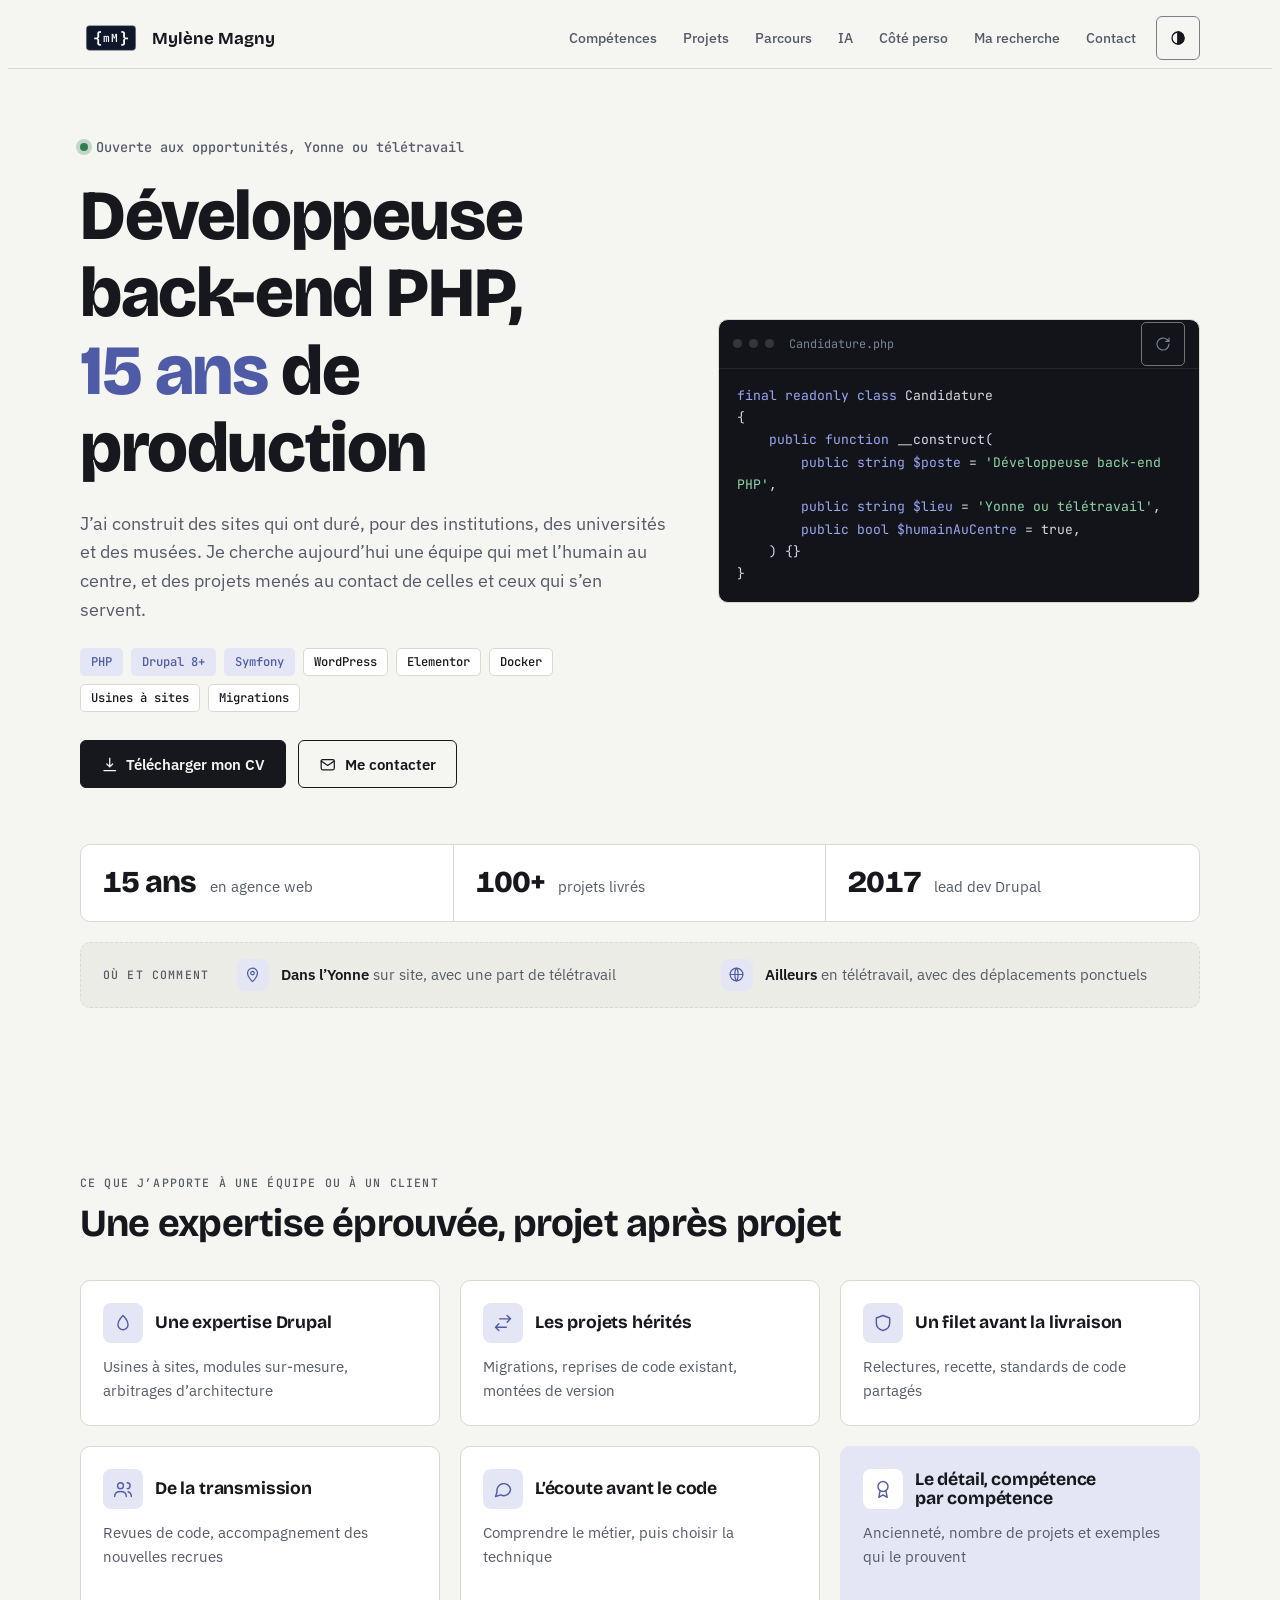
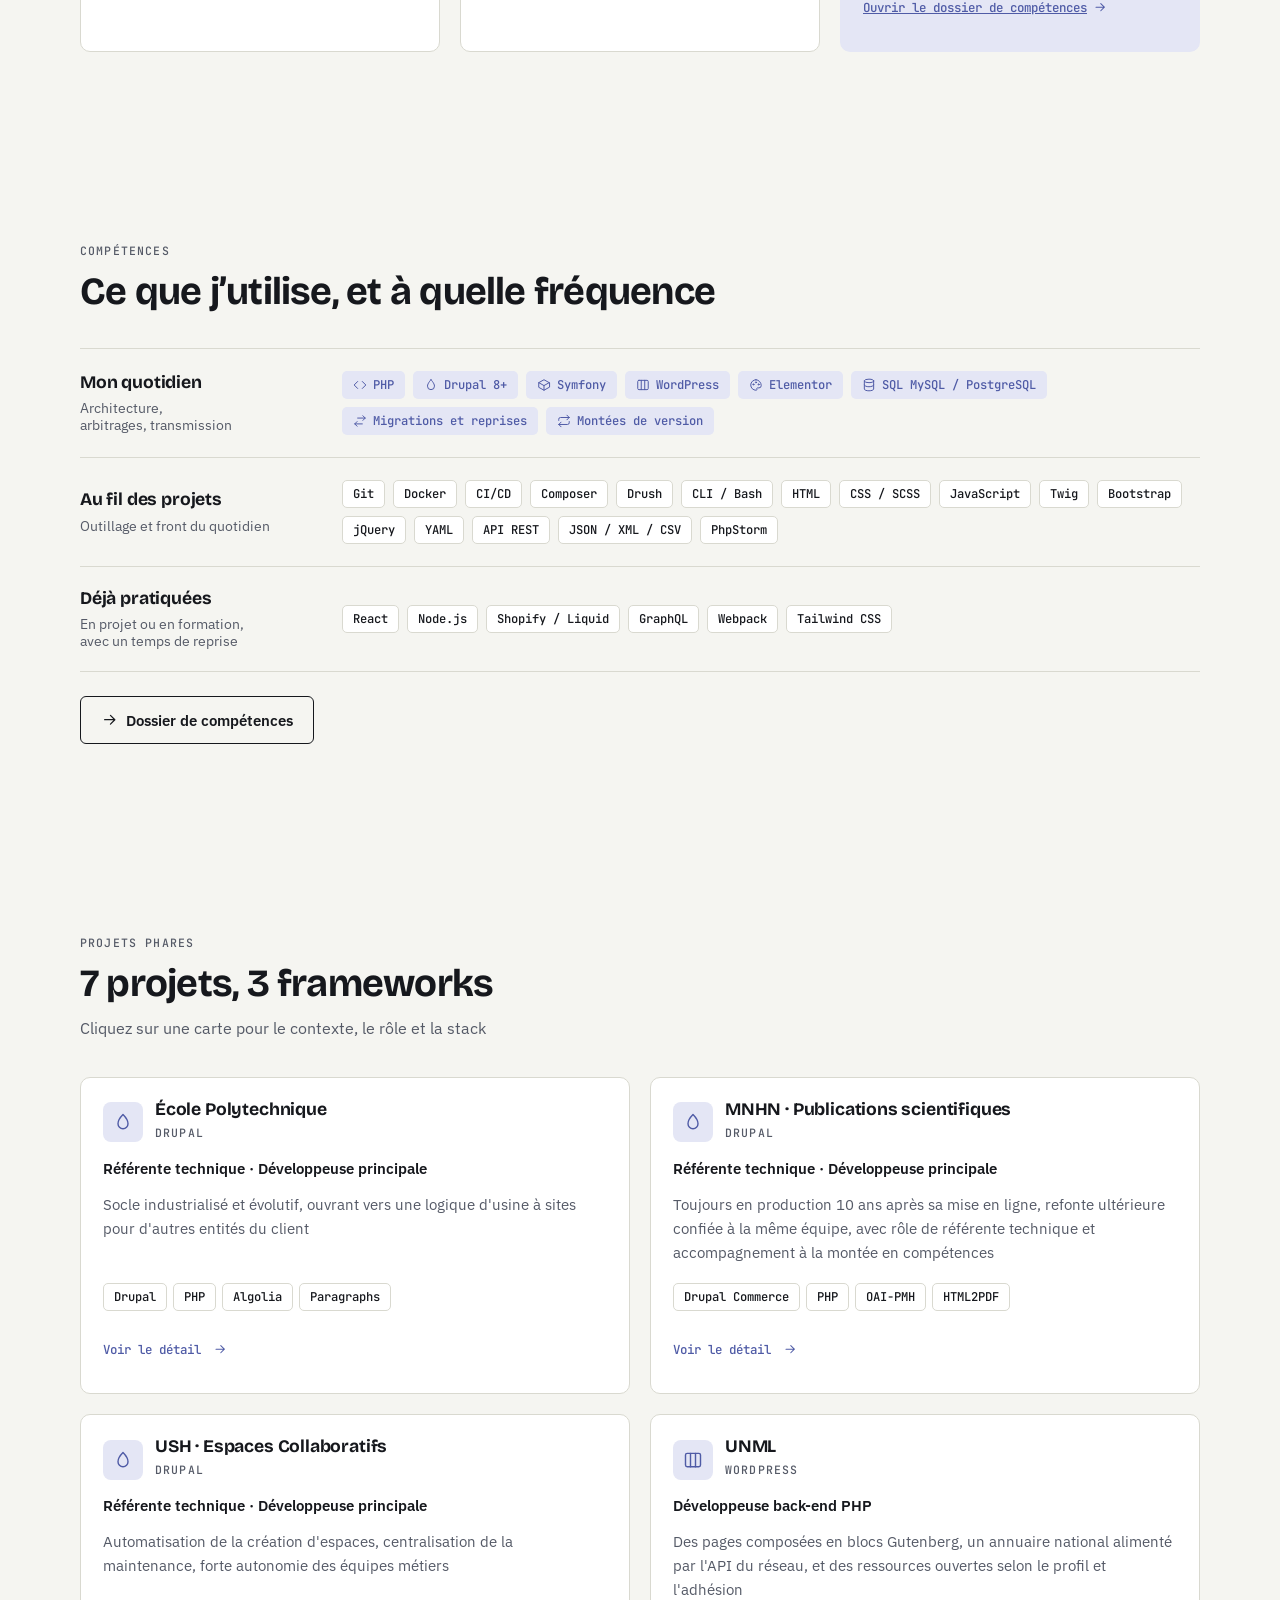
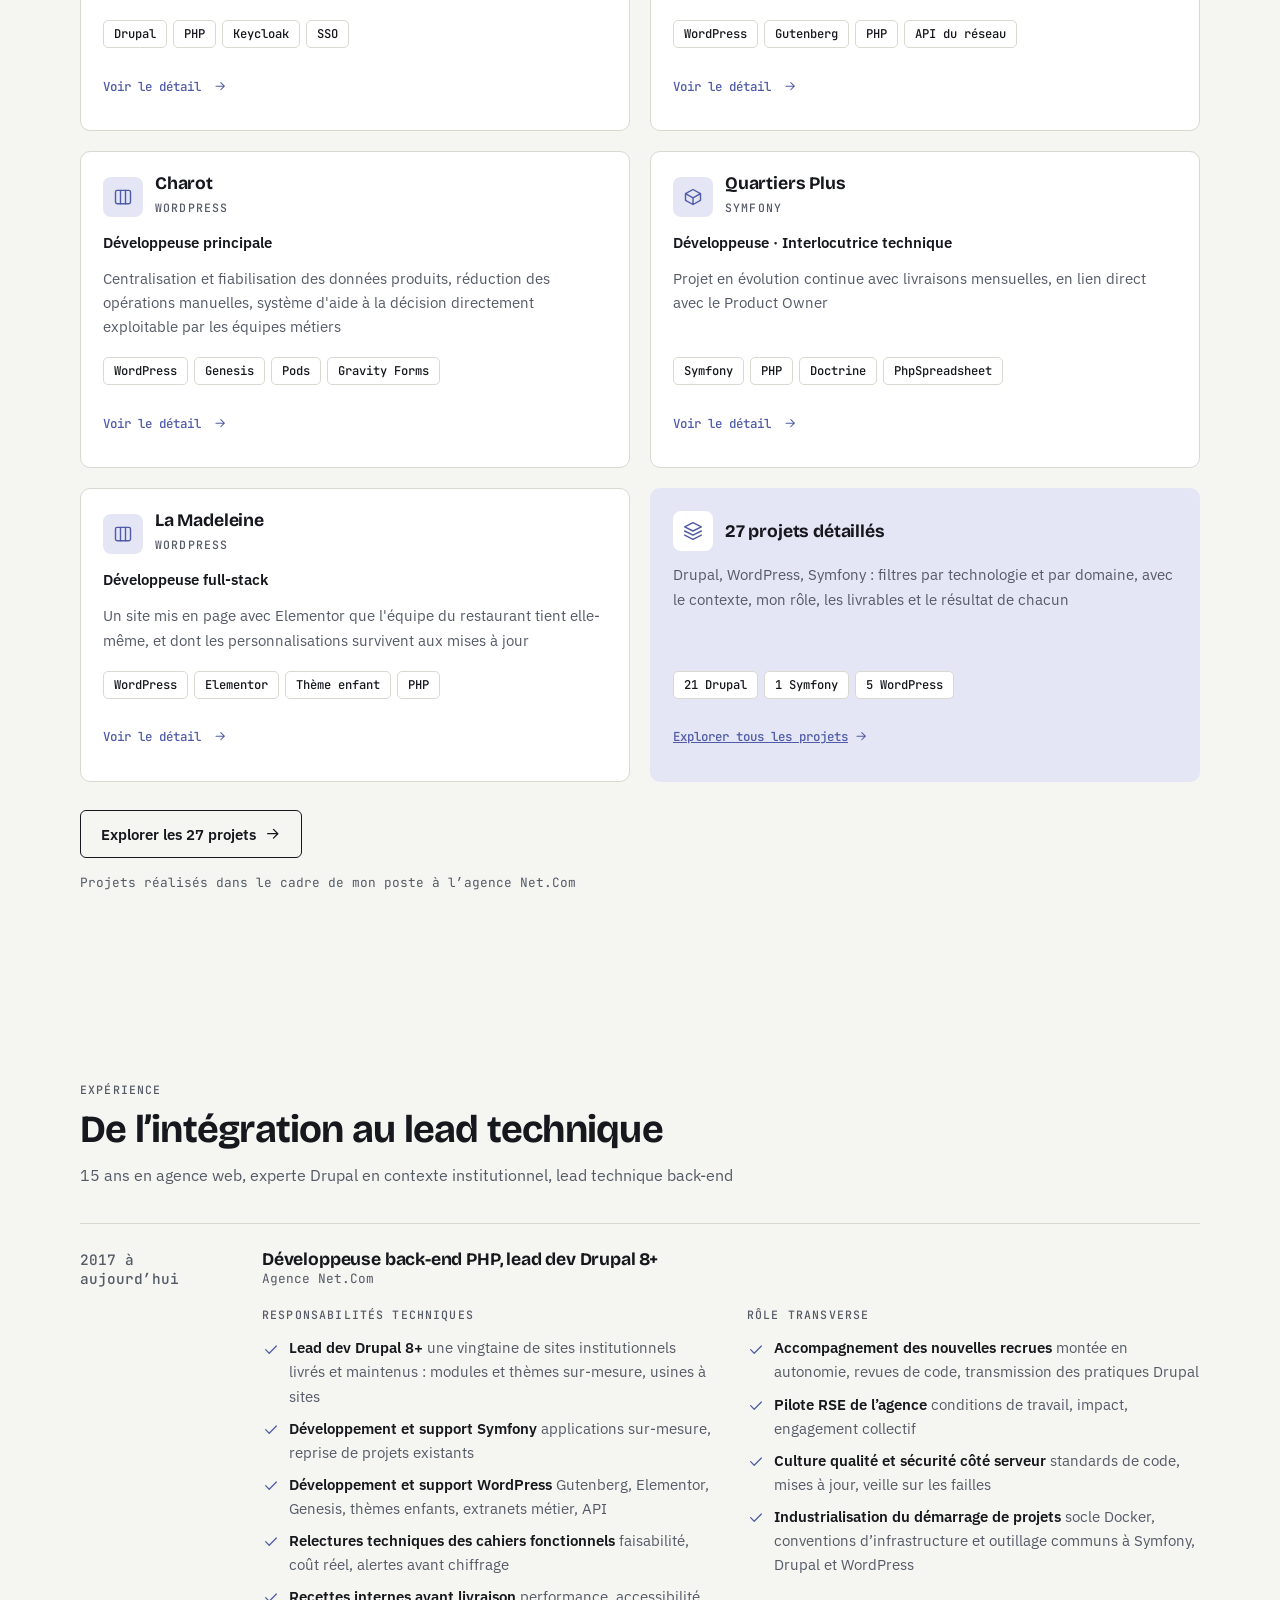
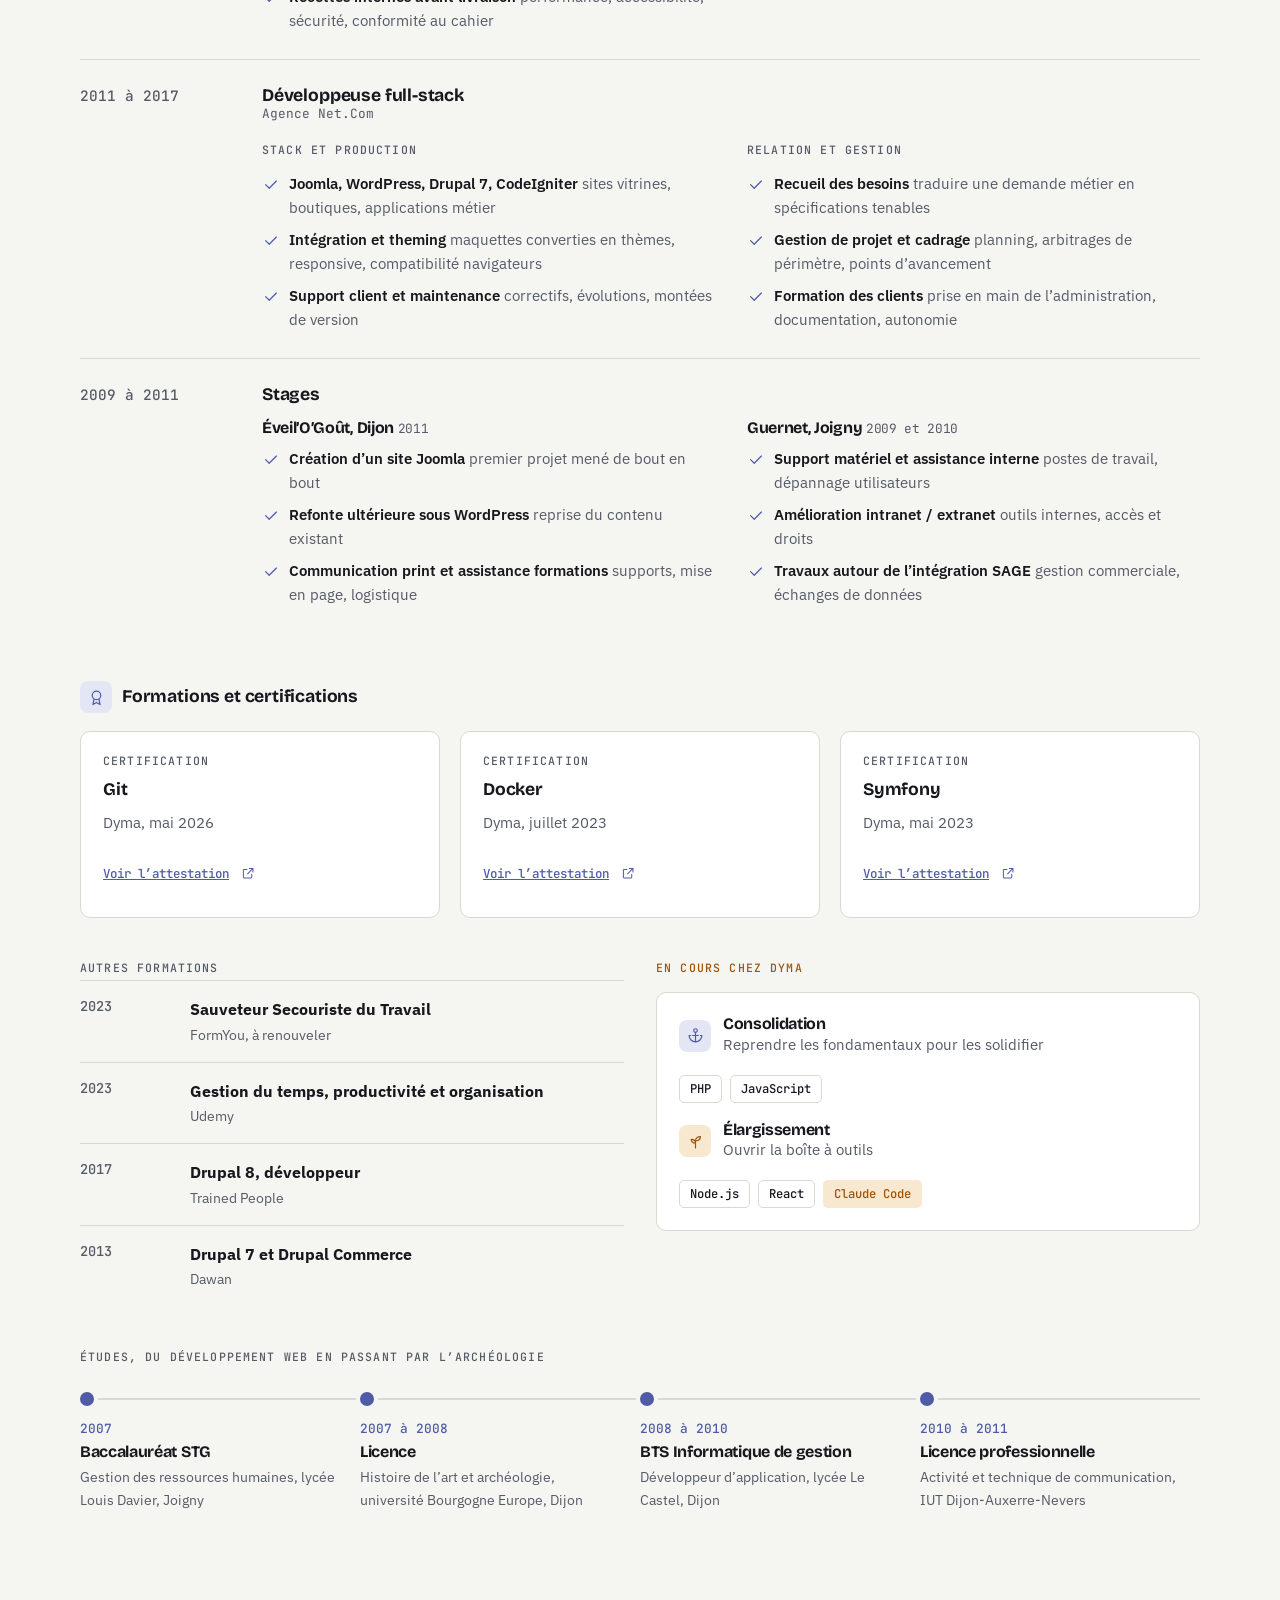
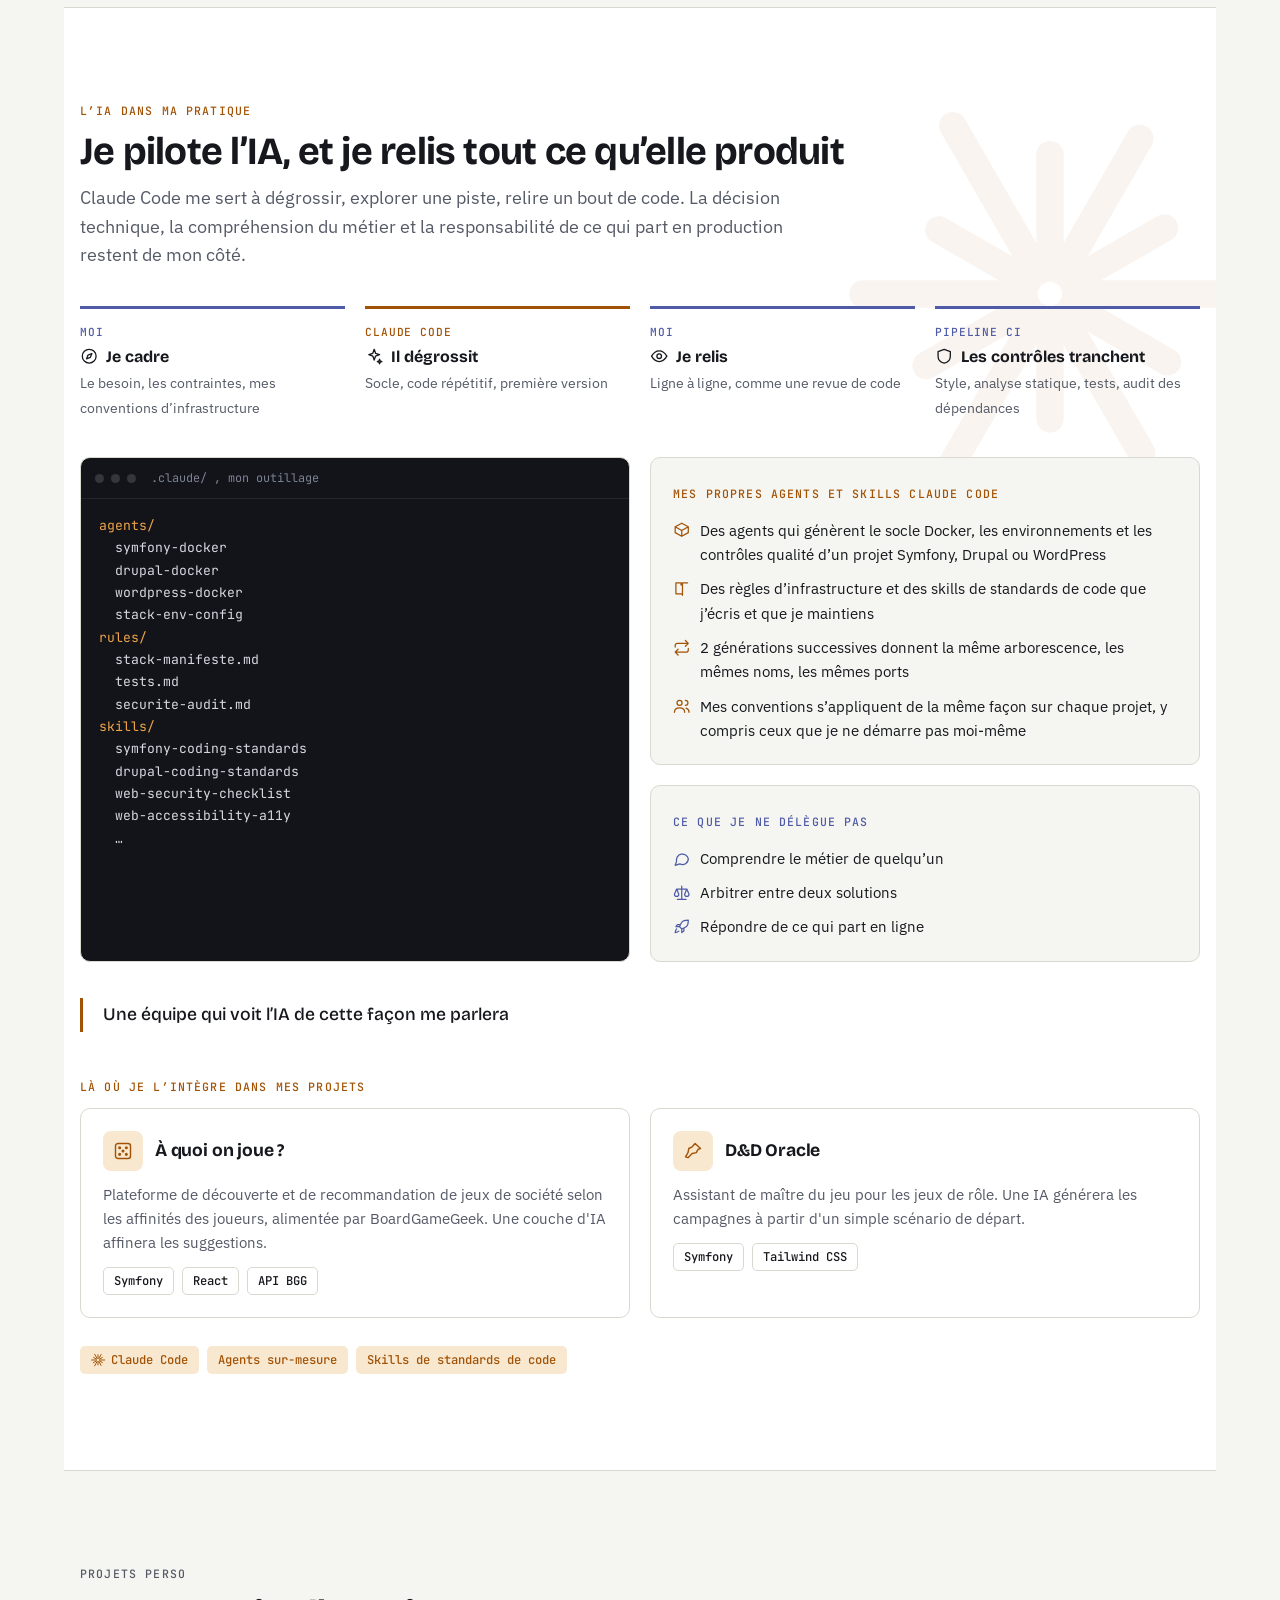
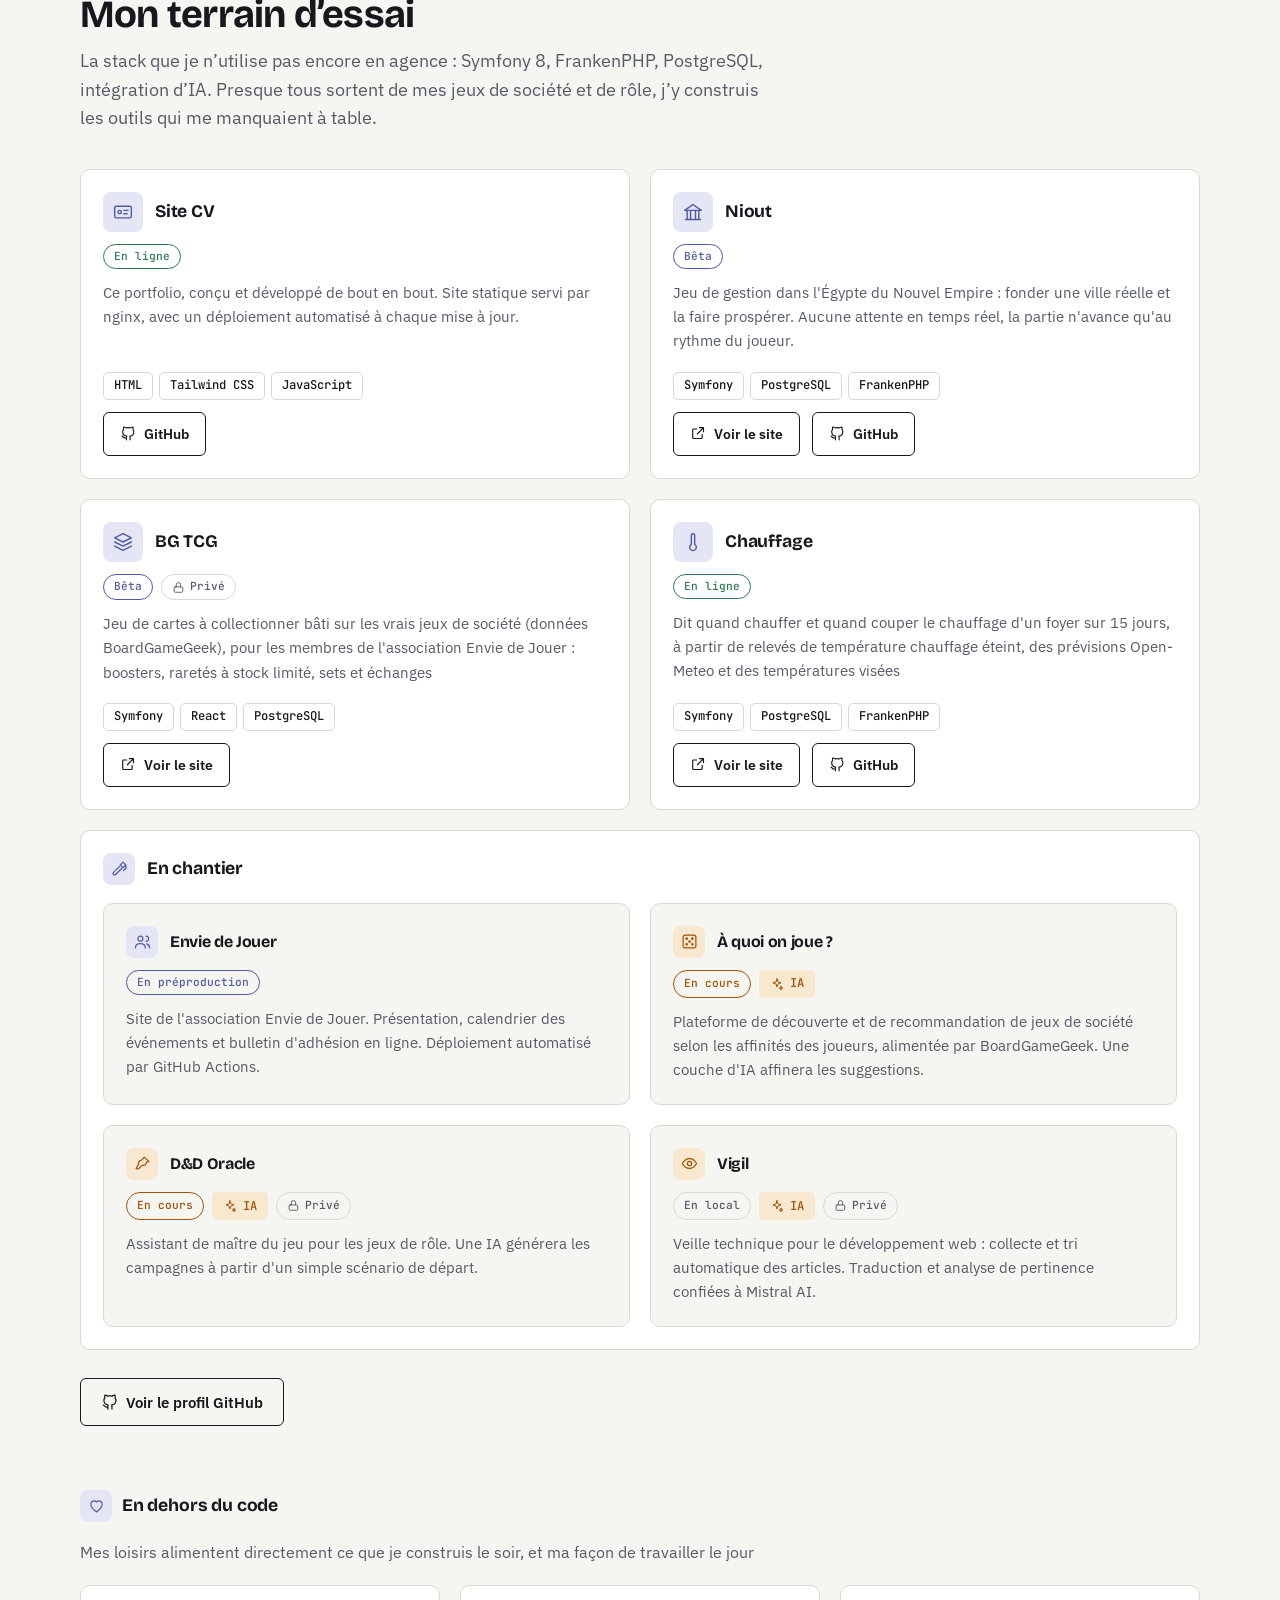
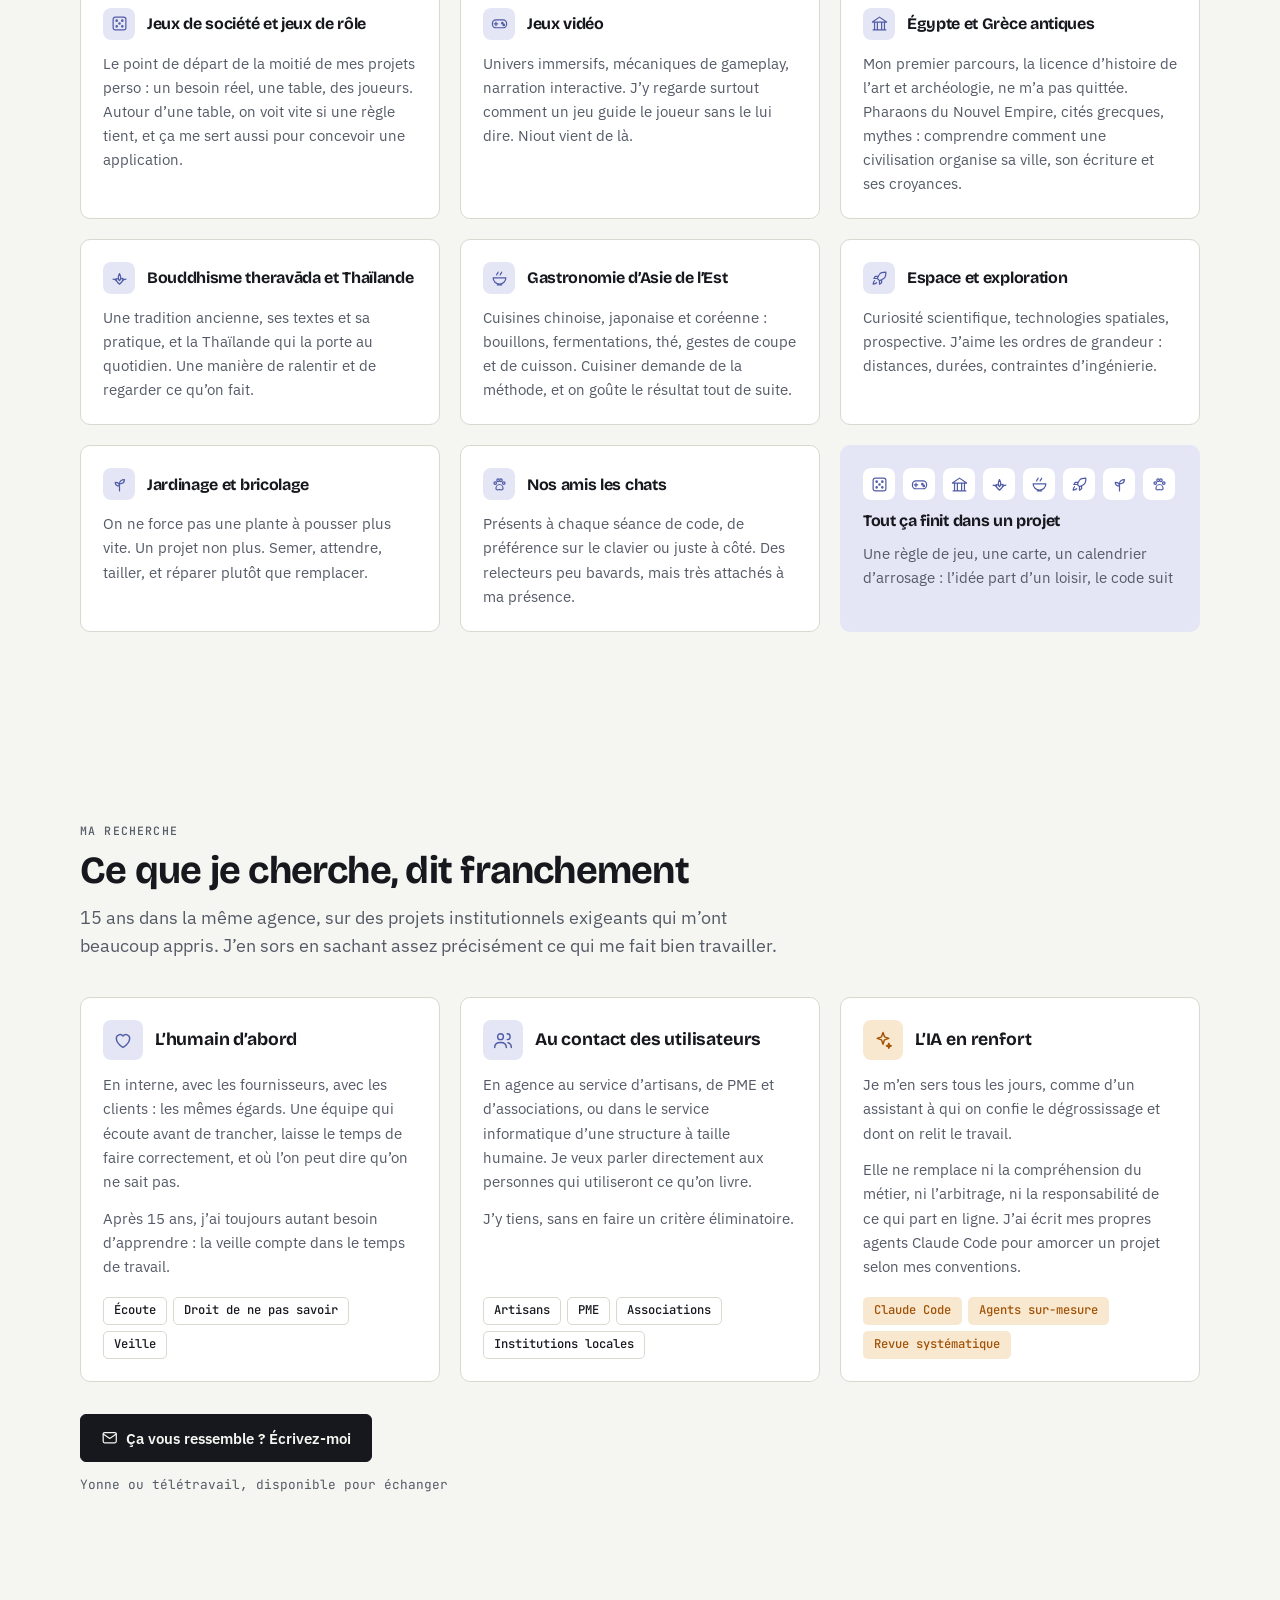
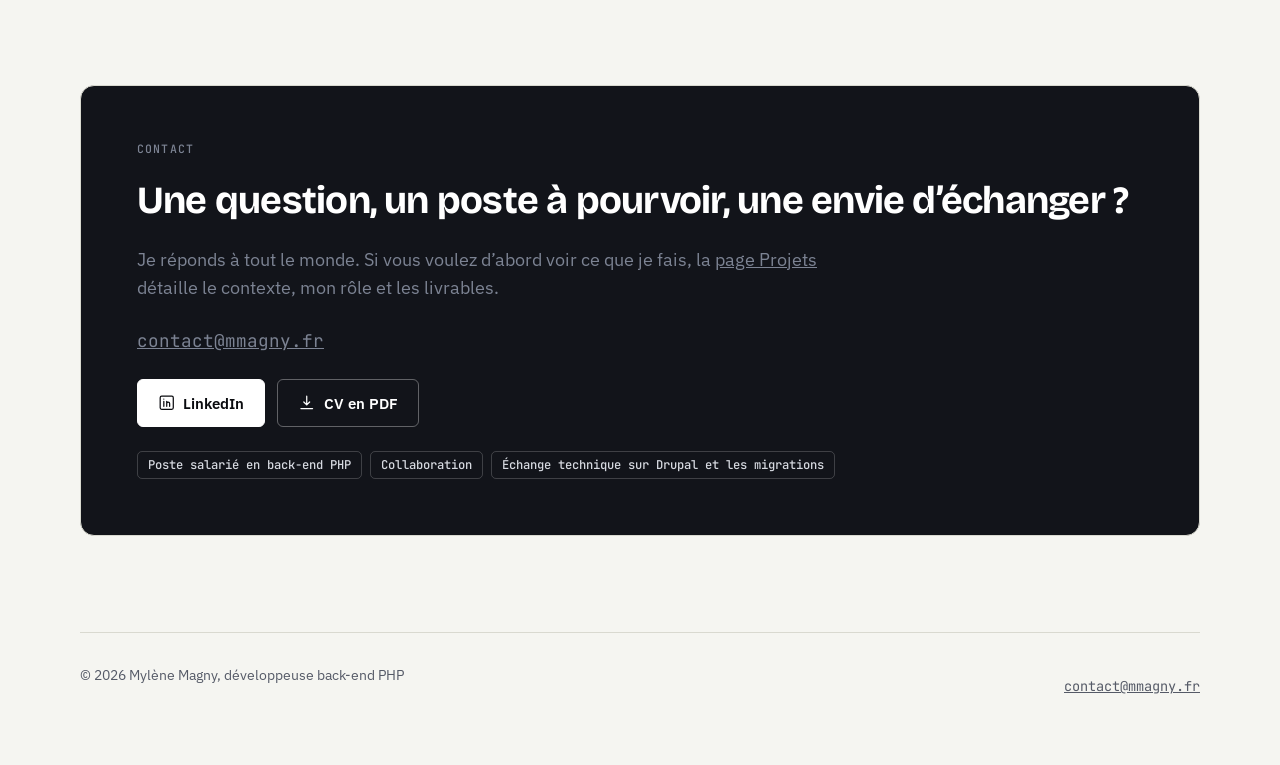
==== commit 73d053e8: "fix(a11y): placer le lien d'évitement dans le bandeau (axe-core : 0 violation)" ====
--- a/site/index.html
+++ b/site/index.html
@@ -135,8 +135,7 @@
 </head>
 
 <body id="top">
-<a href="#contenu" class="skip">Aller au contenu</a>
-<header class="top"><div class="bar">
+<header class="top"><a href="#contenu" class="skip">Aller au contenu</a><div class="bar">
   <a class="brand" href="/" aria-label="Mylène Magny, accueil"><svg class="logo" xmlns="http://www.w3.org/2000/svg" width="62" height="38" viewBox="0 0 1000 600" aria-hidden="true">
                 <g transform="translate(500,300)">
                     <rect x="-400" y="-200" width="800" height="400" rx="55" ry="55" fill="#0f172a"/>
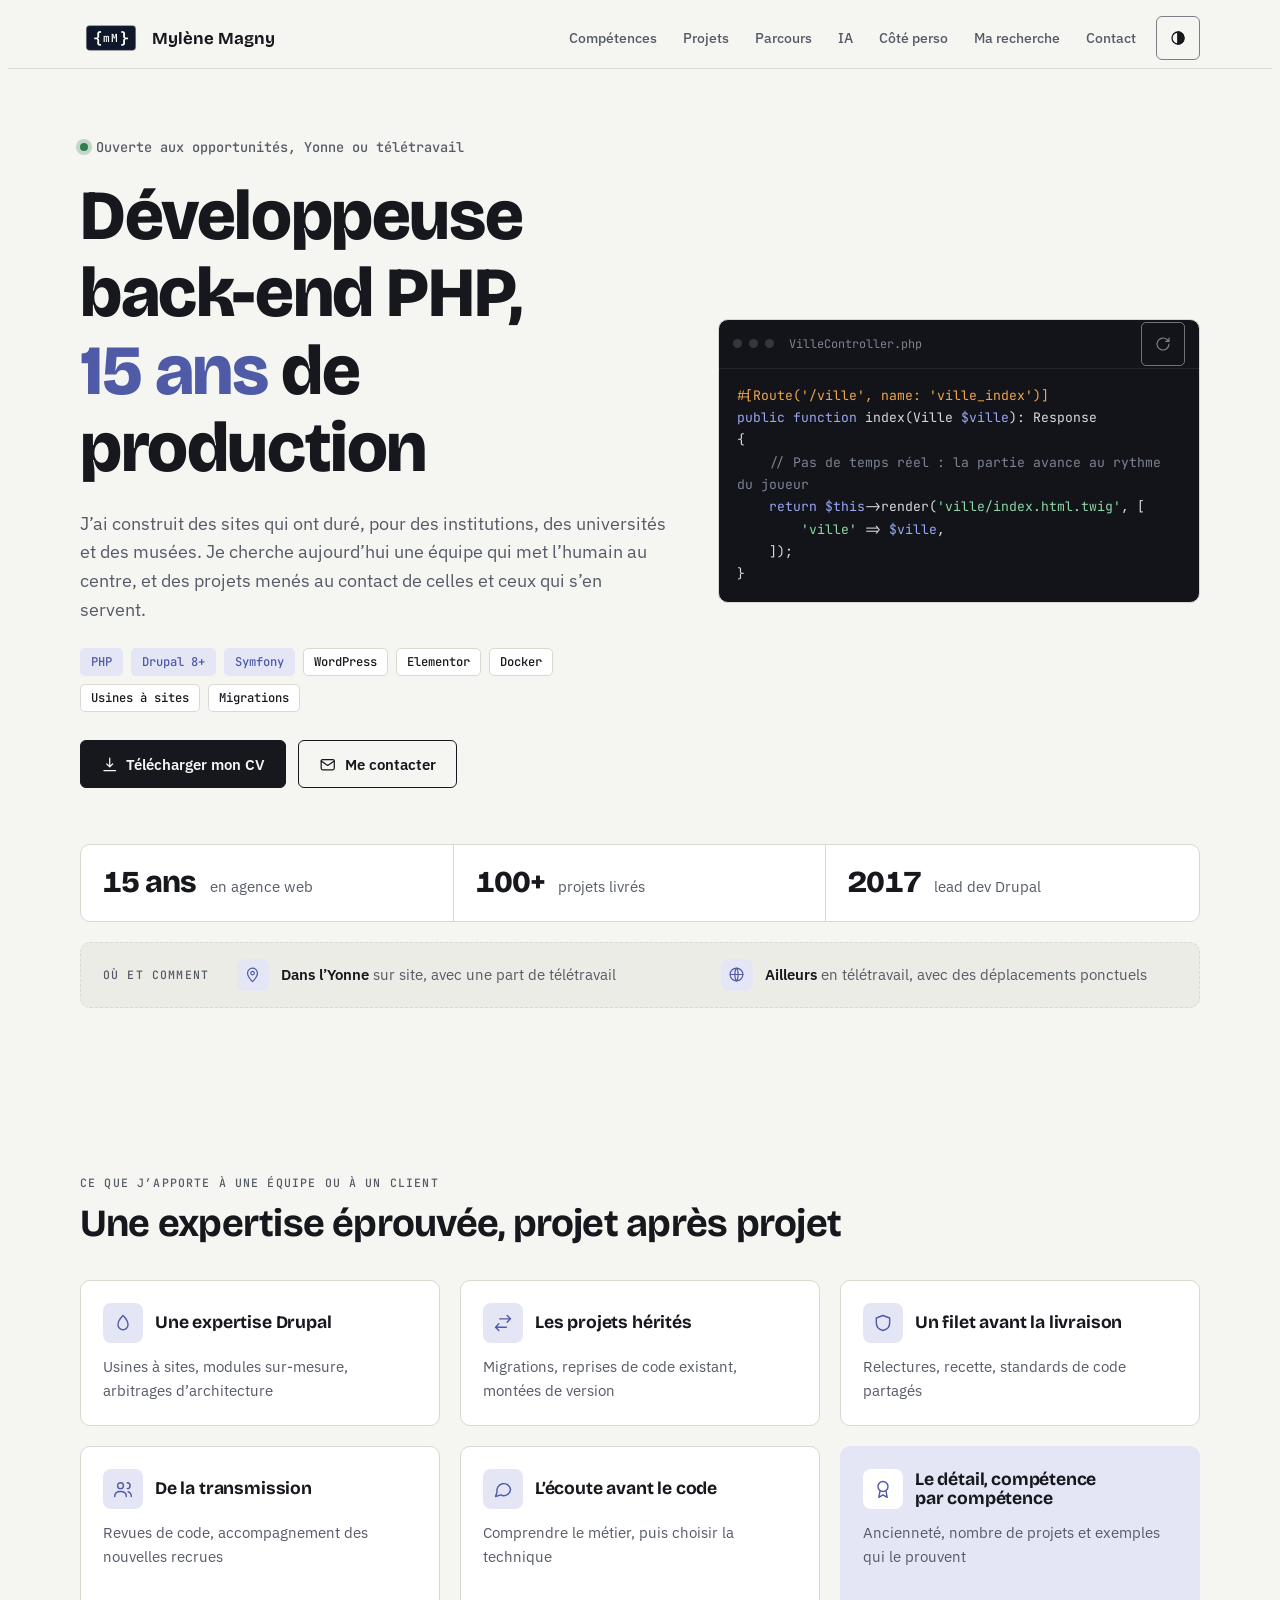
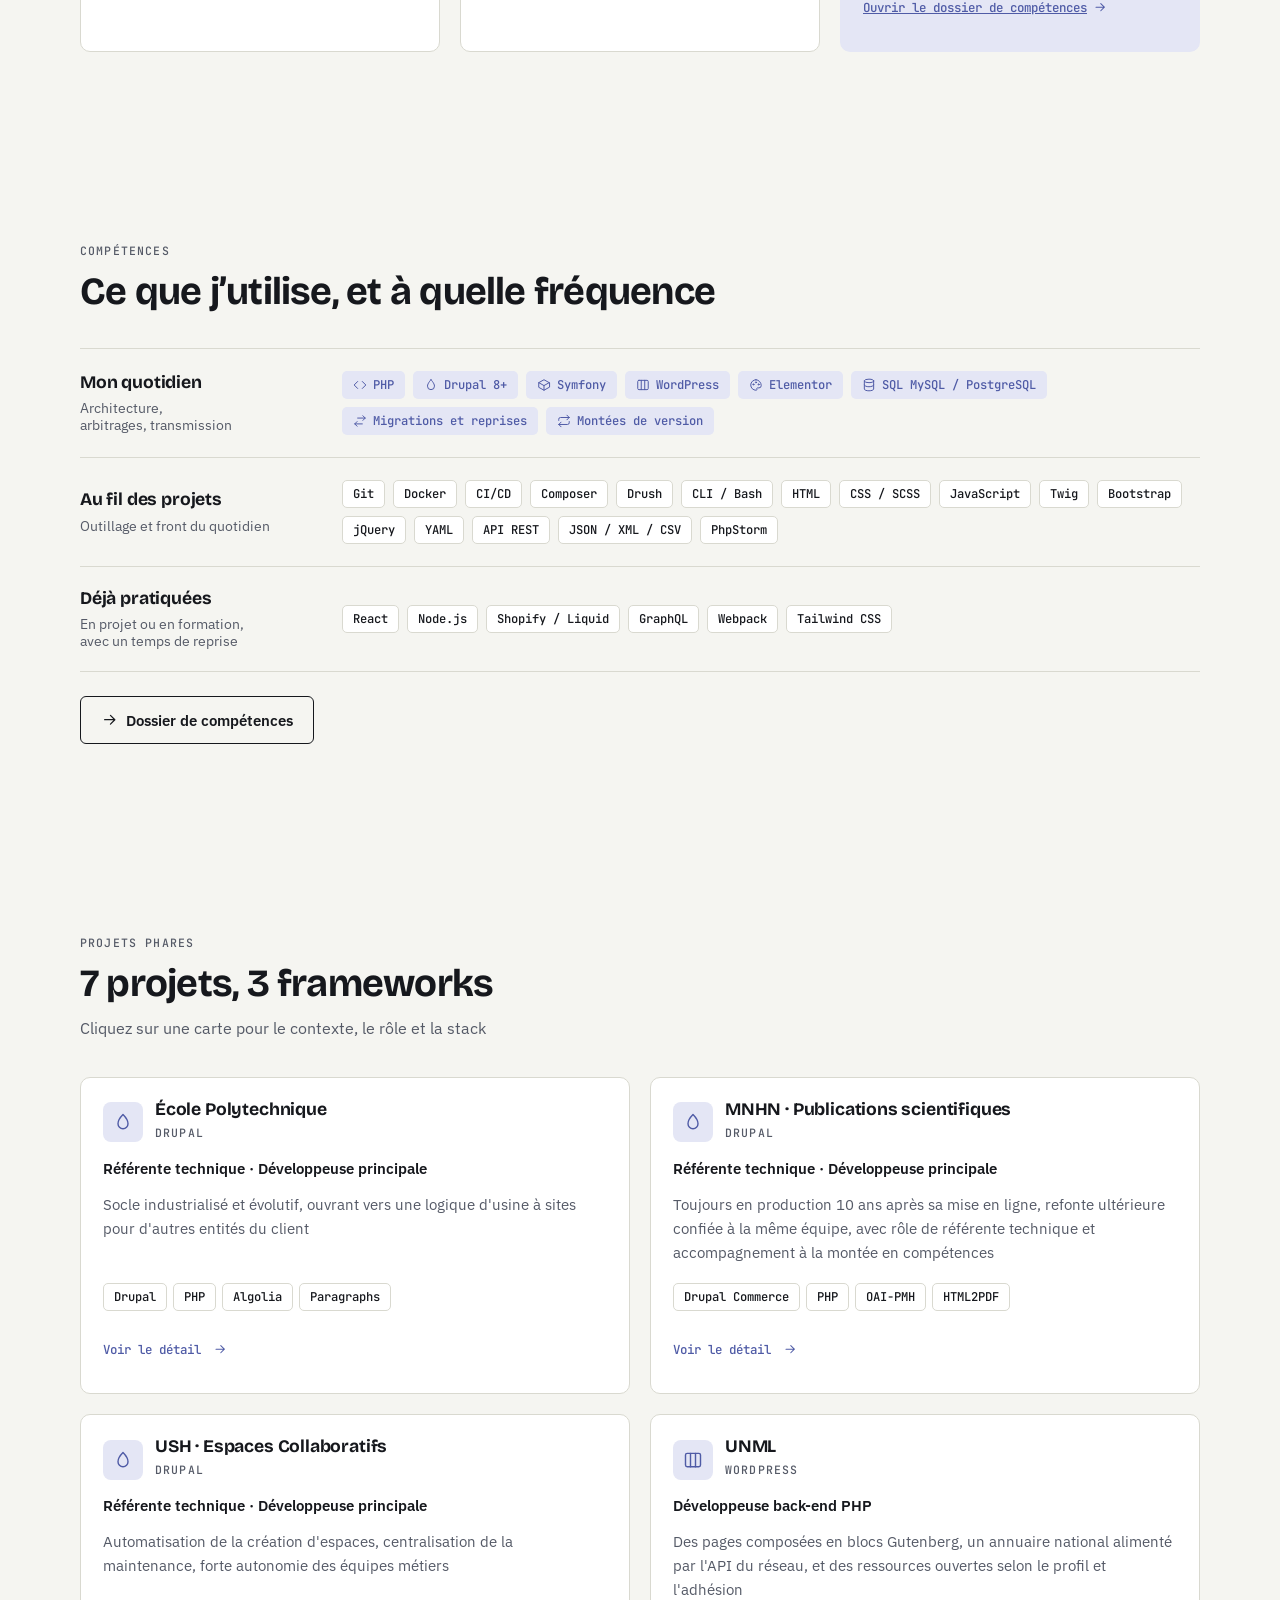
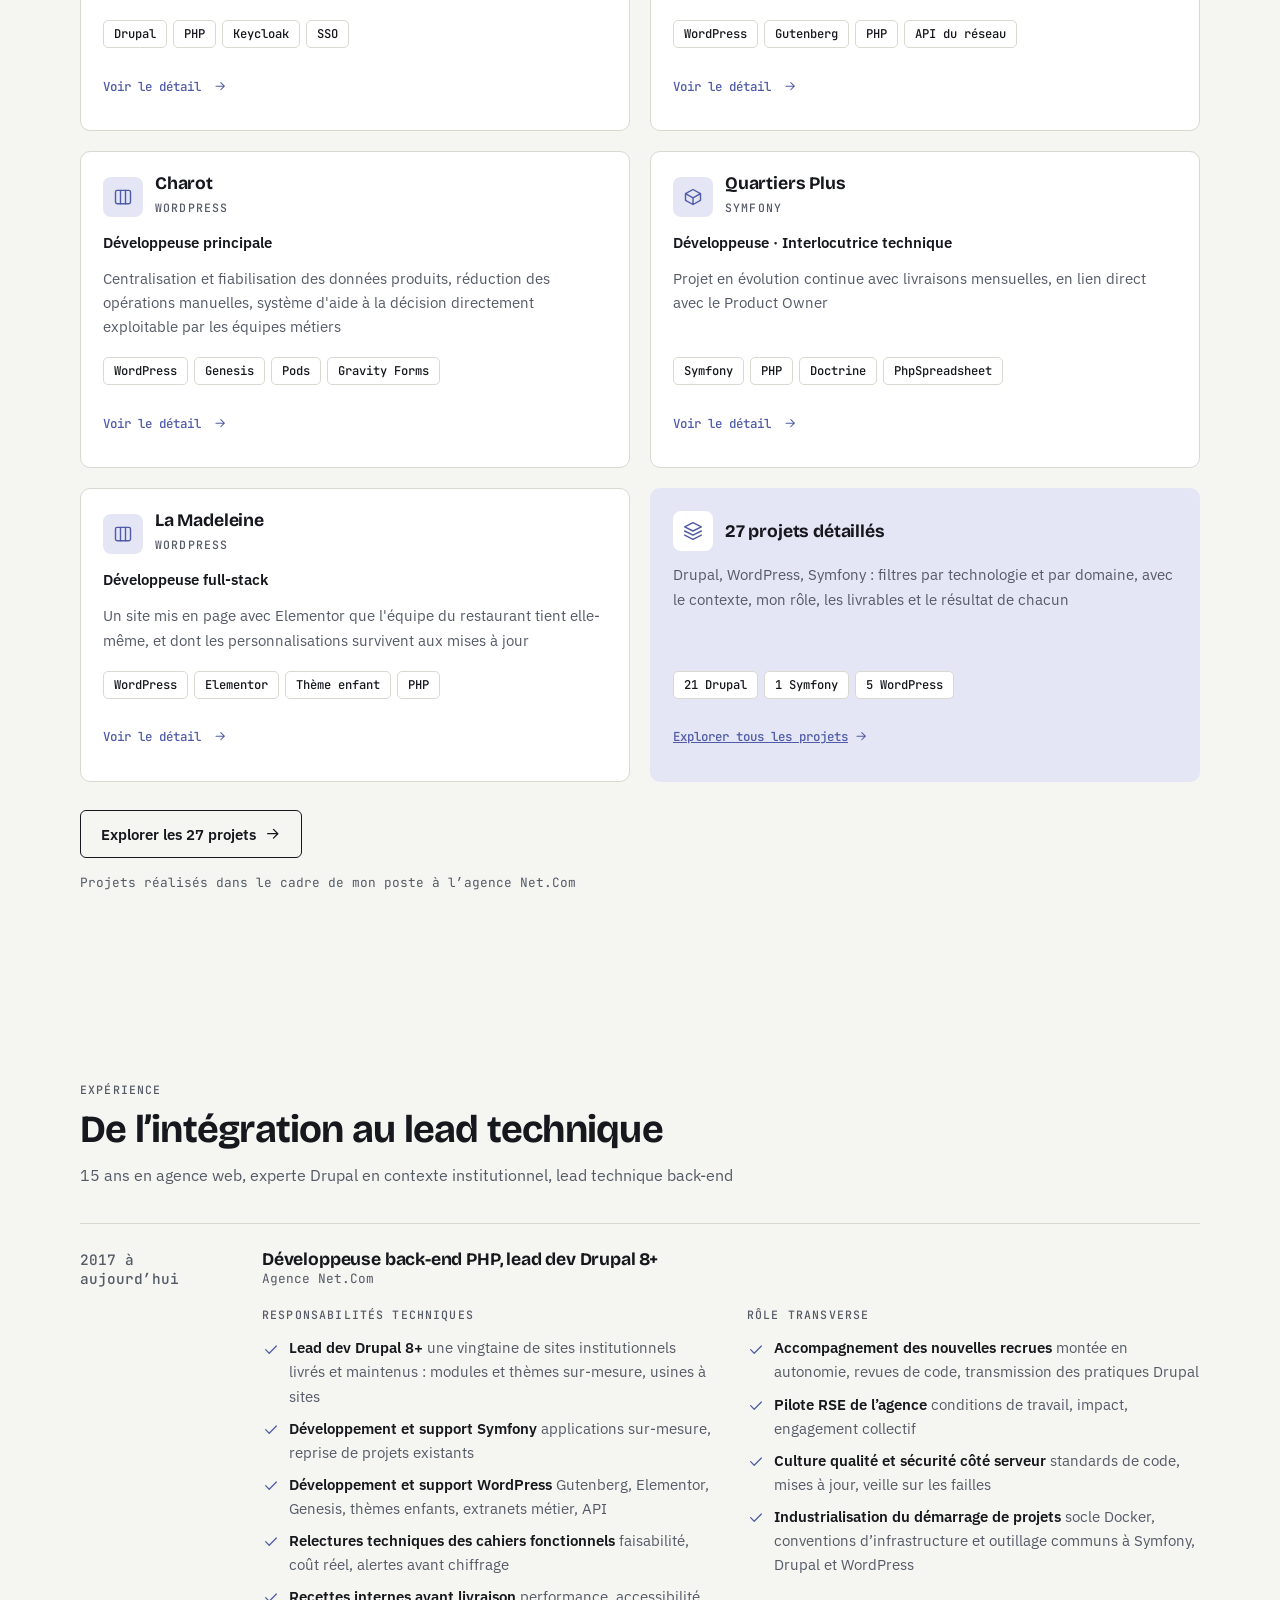
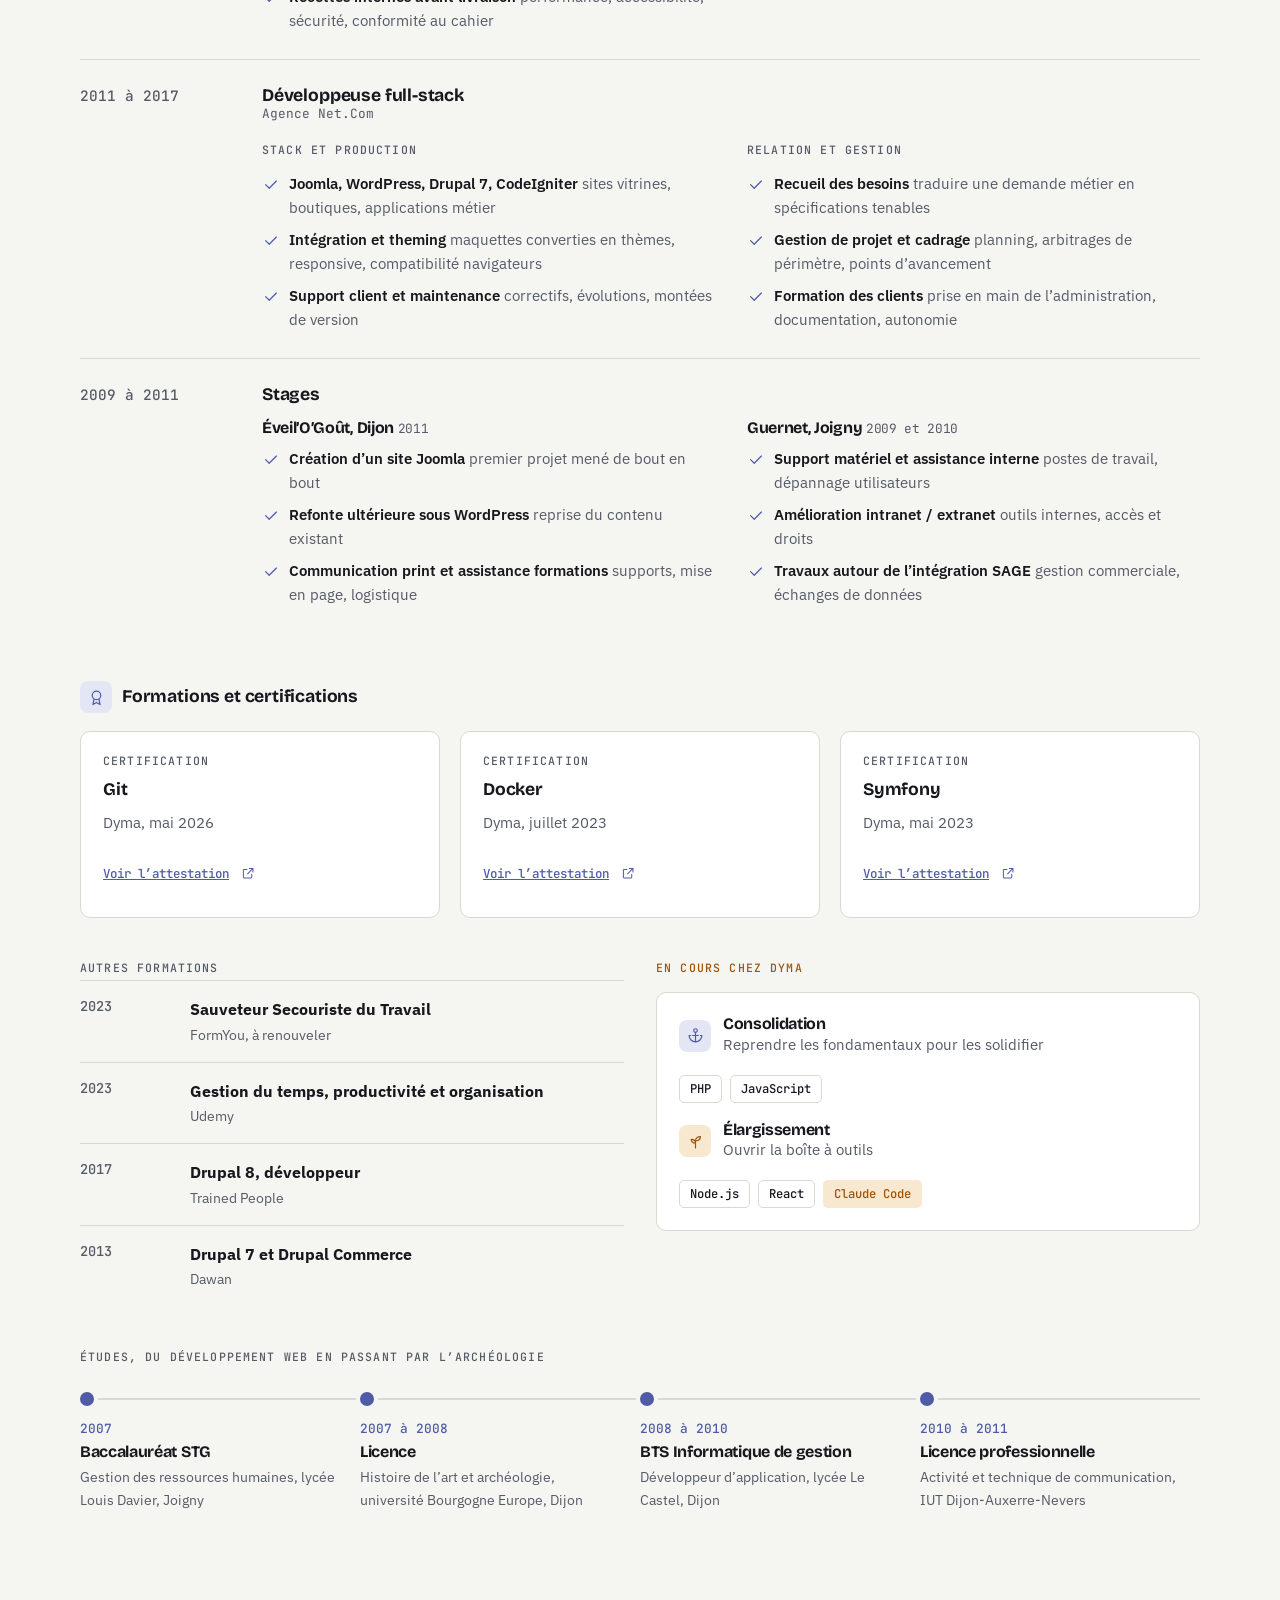
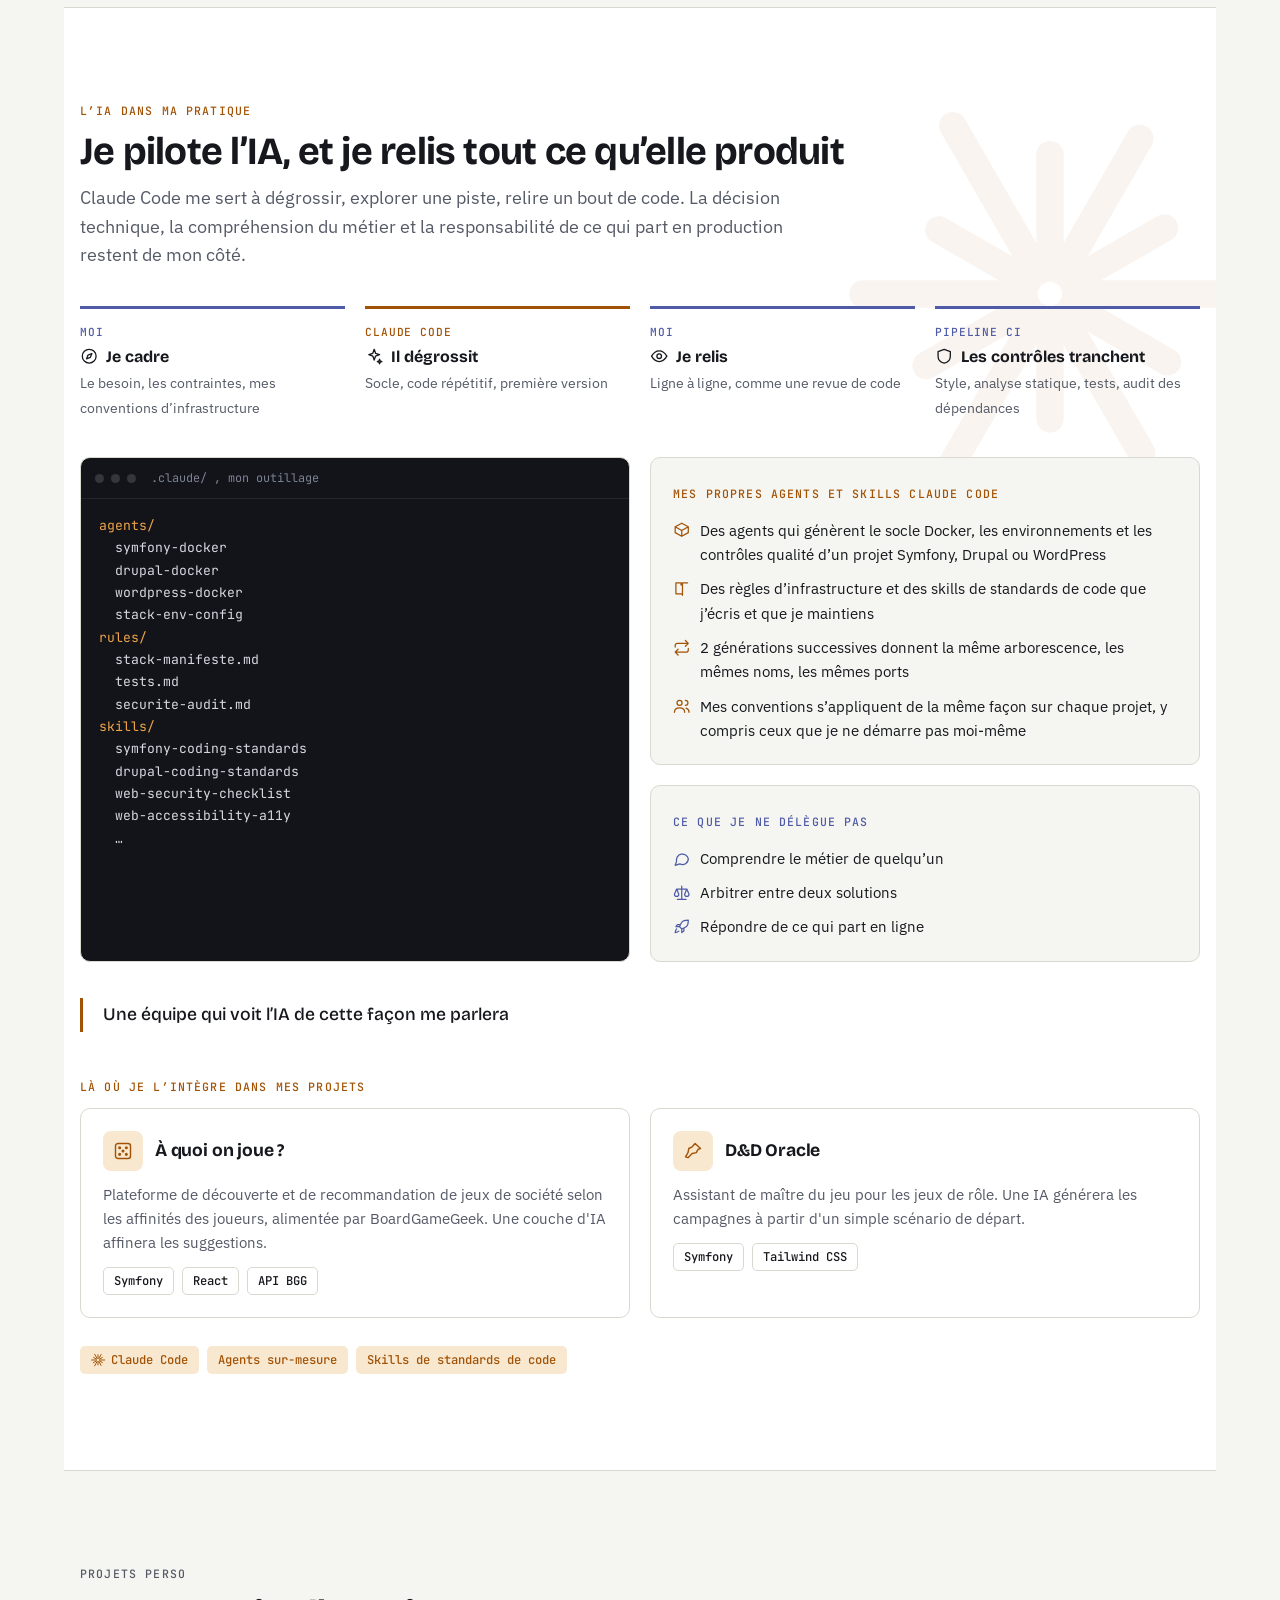
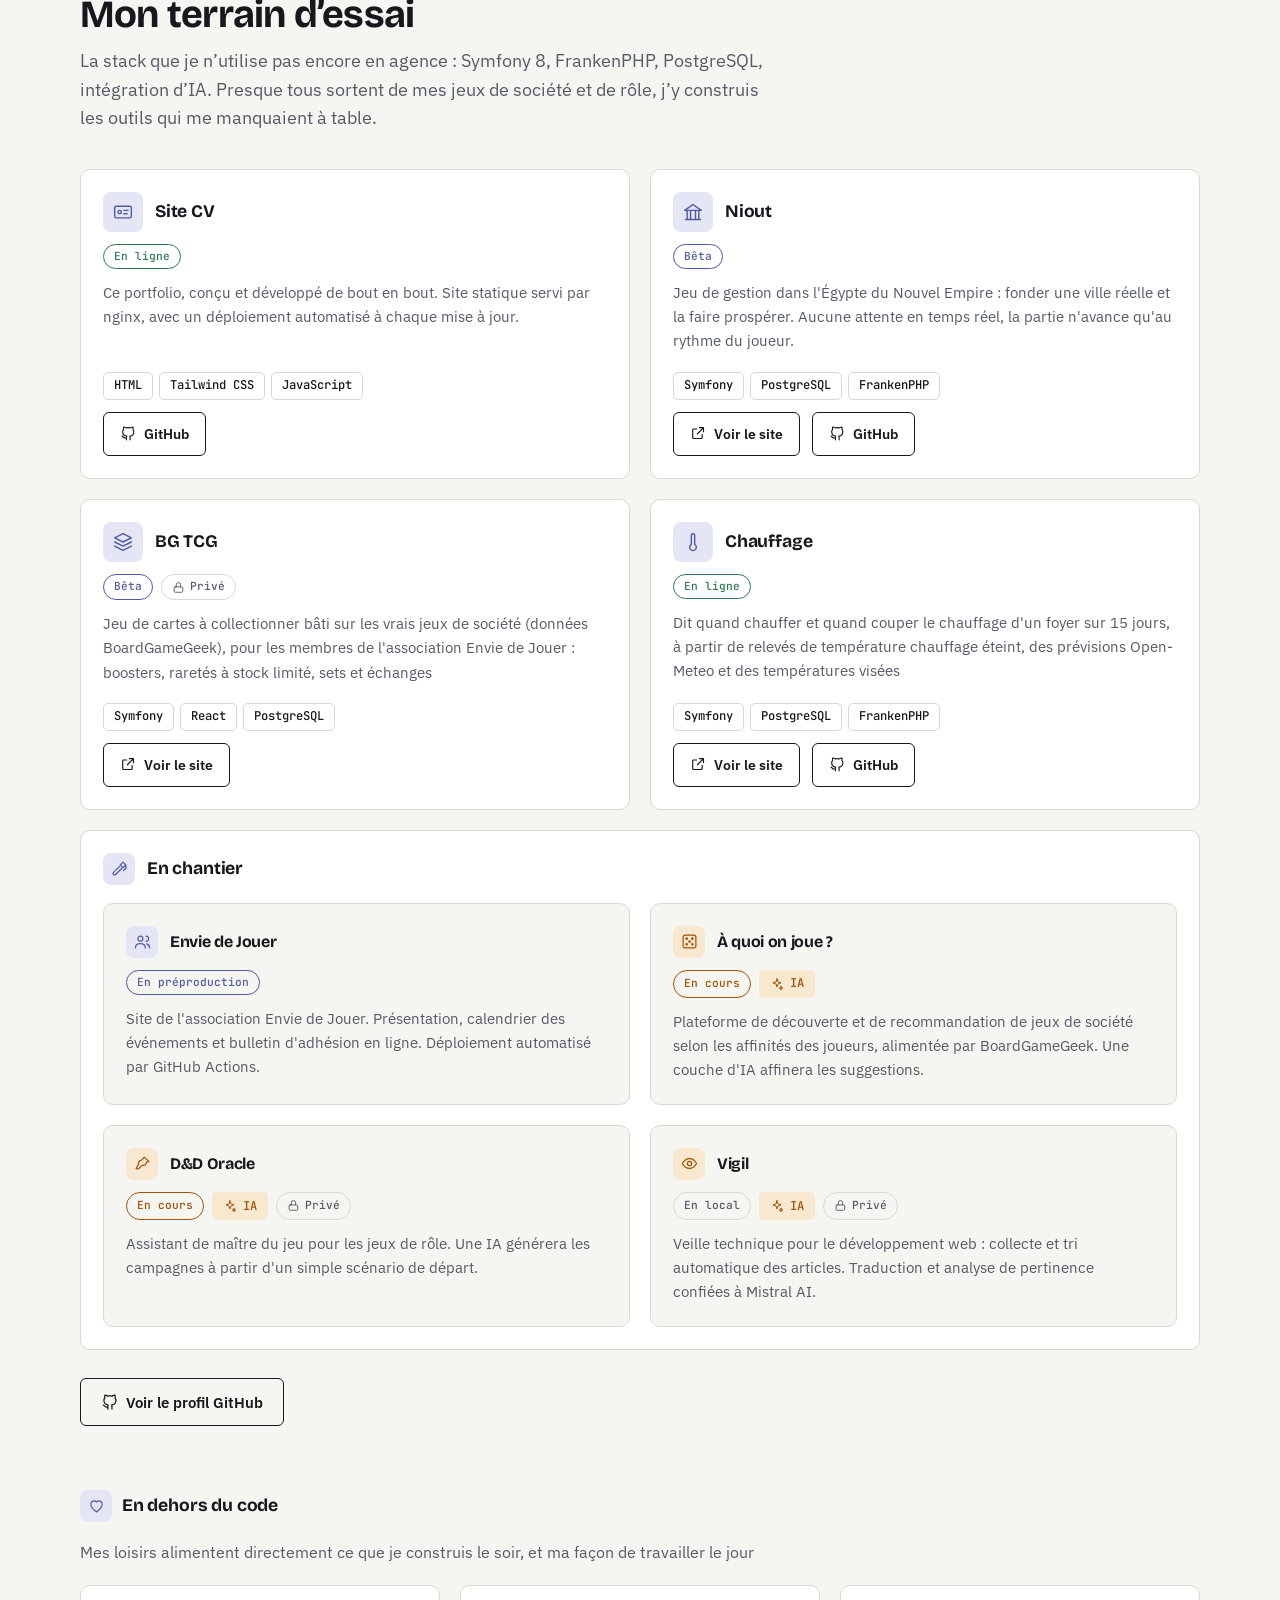
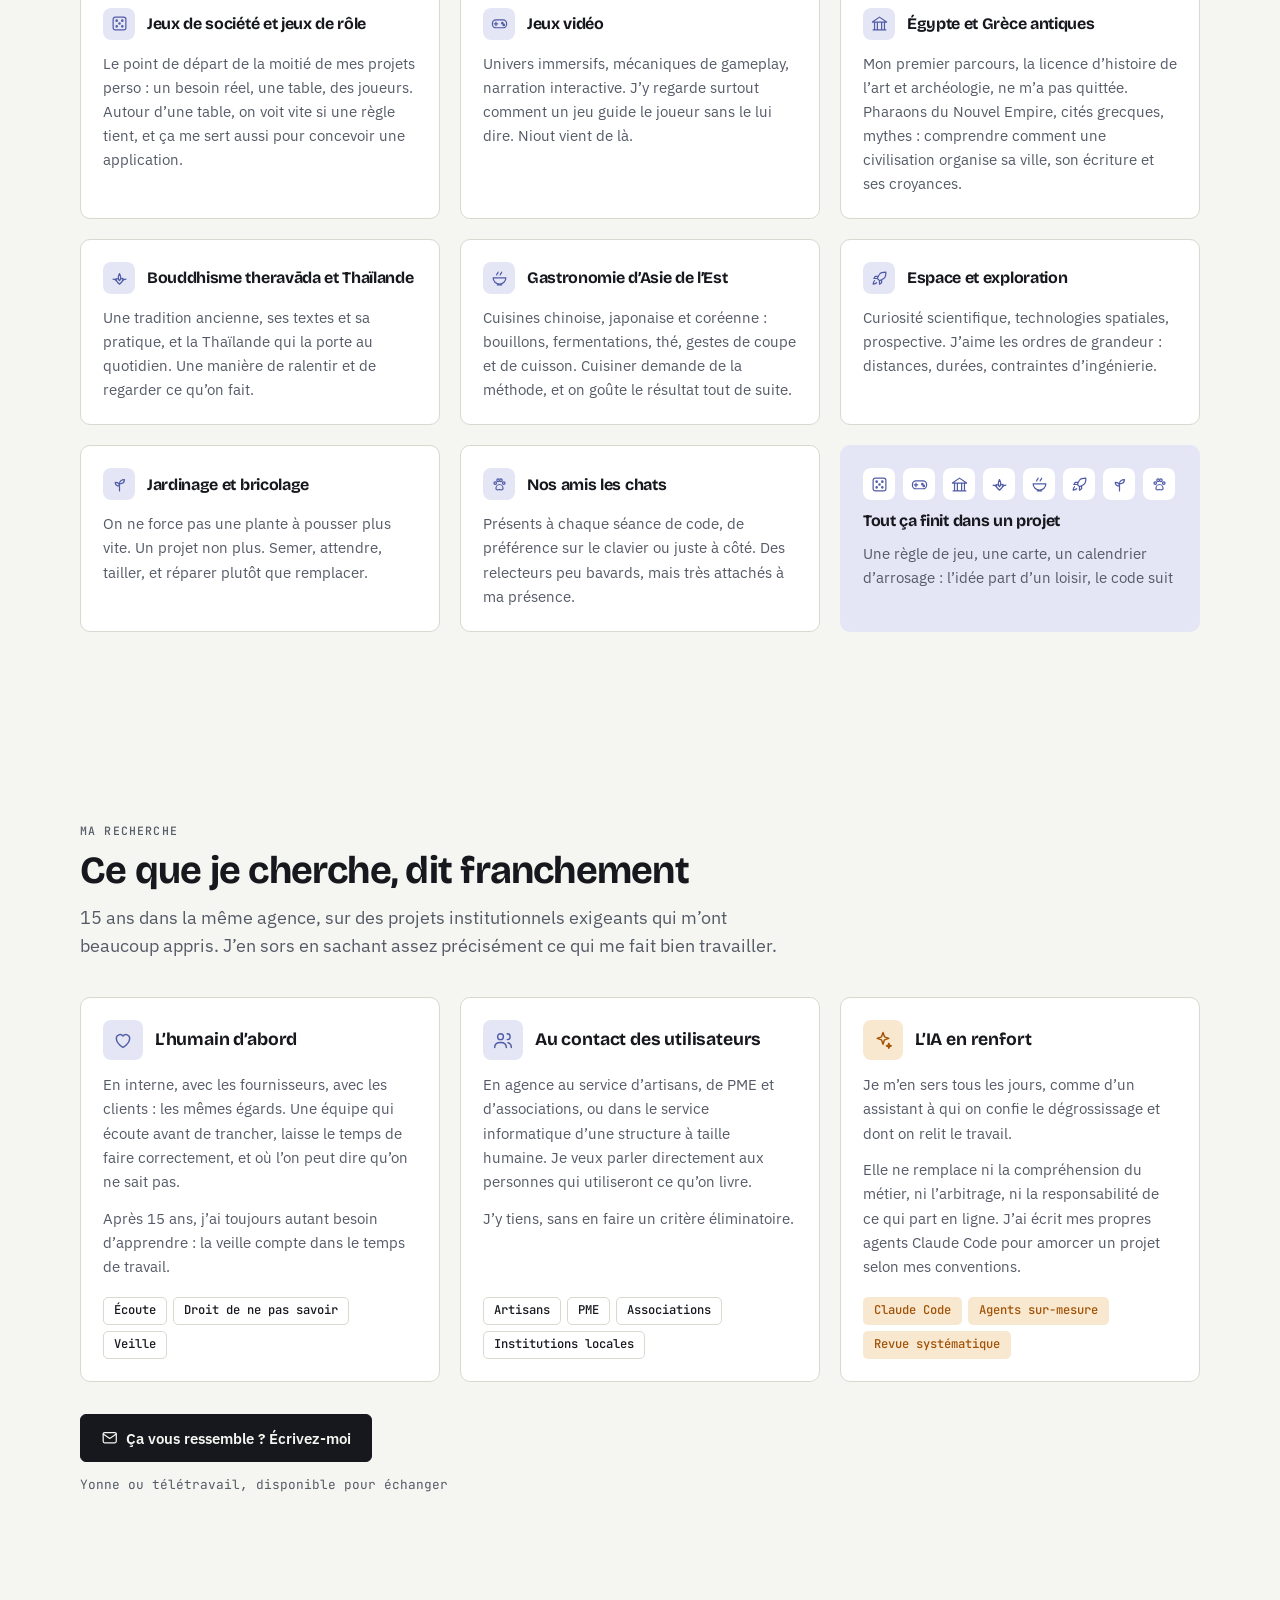
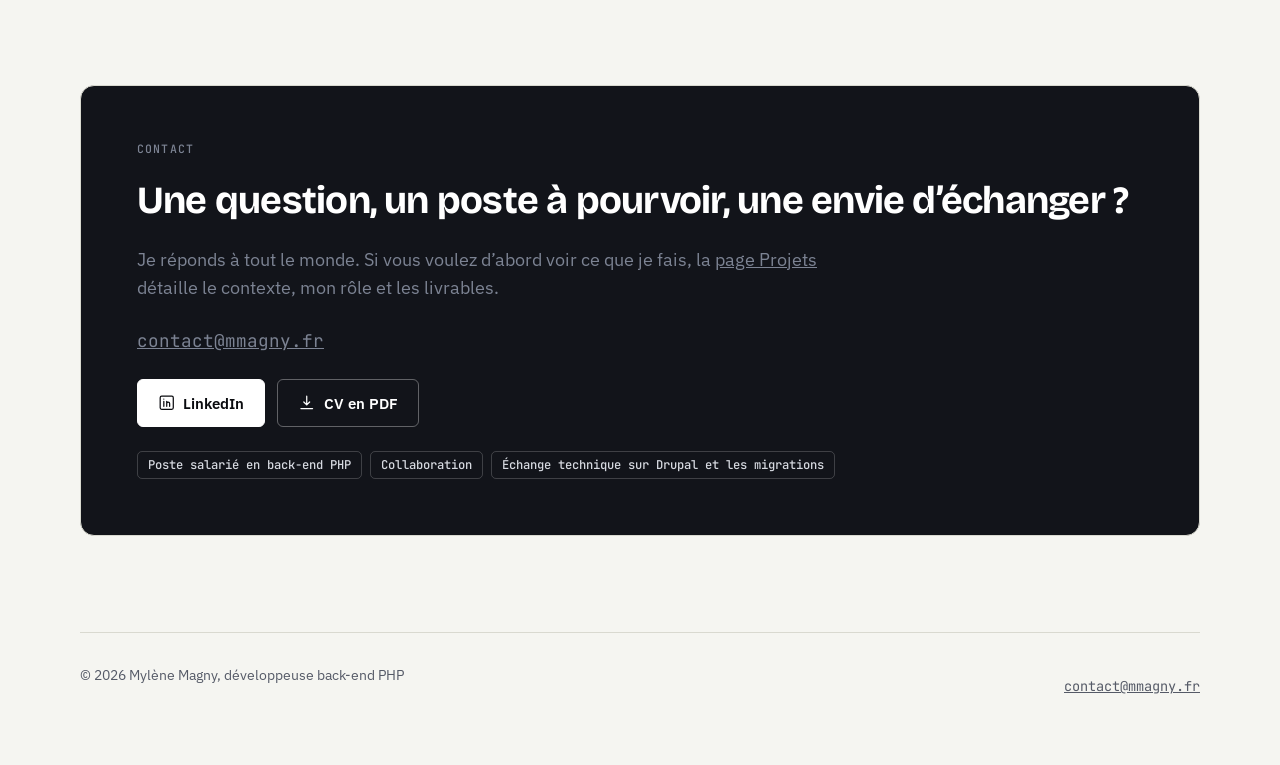
==== commit 47407708: "fix(site): versionner les assets pour éviter l'ancien home.js en cache avec le nouveau HTML" ====
--- a/site/index.html
+++ b/site/index.html
@@ -114,7 +114,7 @@
     <link rel="preconnect" href="https://fonts.googleapis.com">
     <link rel="preconnect" href="https://fonts.gstatic.com" crossorigin>
     <link href="https://fonts.googleapis.com/css2?family=Bricolage+Grotesque:opsz,wght@12..96,500;12..96,700;12..96,800&amp;family=IBM+Plex+Sans:wght@400;500;600&amp;family=JetBrains+Mono:wght@400;500;600&amp;display=swap" rel="stylesheet">
-    <link rel="stylesheet" href="./assets/css/site.css">
+    <link rel="stylesheet" href="./assets/css/site.css?v=20261031">
     <script>try{var th=localStorage.getItem('theme');if(th)document.documentElement.dataset.theme=th}catch(e){}</script>
 
 <!-- Matomo -->
@@ -375,12 +375,12 @@
 <footer><span>© <span id="year"></span> Mylène Magny, développeuse back-⁠end PHP</span><a class="mono" href="mailto:contact@mmagny.fr">contact@mmagny.fr</a></footer>
 </main>
 <dialog id="modal" aria-label="Détail du projet"><button class="x" id="mx" type="button" aria-label="Fermer">✕</button><div class="panel" id="mpanel" style="border:0"></div><nav class="pnav" id="pnav" aria-label="Autres projets"></nav></dialog>
-<script src="./assets/js/icons.js"></script>
-<script src="./assets/js/theme.js"></script>
-<script src="./assets/js/projets-data.js"></script>
-<script src="./assets/js/personal-projects.js"></script>
-<script src="./assets/js/fiche.js"></script>
-<script src="./assets/js/home.js"></script>
+<script src="./assets/js/icons.js?v=20261031"></script>
+<script src="./assets/js/theme.js?v=20261031"></script>
+<script src="./assets/js/projets-data.js?v=20261031"></script>
+<script src="./assets/js/personal-projects.js?v=20261031"></script>
+<script src="./assets/js/fiche.js?v=20261031"></script>
+<script src="./assets/js/home.js?v=20261031"></script>
 <script type="application/ld+json">{"@context": "https://schema.org", "@graph": [{"@type": "WebSite", "@id": "https://mmagny.fr/#site", "url": "https://mmagny.fr/", "name": "Mylène Magny", "inLanguage": "fr", "publisher": {"@id": "https://mmagny.fr/#mylene-magny"}}, {"@type": "ProfilePage", "@id": "https://mmagny.fr/#profil", "url": "https://mmagny.fr/", "name": "Mylène Magny, développeuse back-end PHP", "inLanguage": "fr", "isPartOf": {"@id": "https://mmagny.fr/#site"}, "mainEntity": {"@id": "https://mmagny.fr/#mylene-magny"}}, {"@type": "Person", "@id": "https://mmagny.fr/#mylene-magny", "name": "Mylène Magny", "jobTitle": "Développeuse back-end PHP", "description": "Développeuse back-end PHP, 15 ans d'expérience en agence web, lead dev Drupal depuis 2017. Drupal, Symfony et WordPress pour des institutions, des universités et des musées. Basée dans l'Yonne, ouverte au télétravail.", "url": "https://mmagny.fr/", "email": "contact@mmagny.fr", "inLanguage": "fr", "sameAs": ["https://www.linkedin.com/in/myl%C3%A8ne-magny-26943b146/", "https://github.com/mmagny89"], "worksFor": {"@type": "Organization", "name": "Net.Com"}, "knowsAbout": ["PHP", "Drupal", "Symfony", "WordPress", "Elementor", "Docker", "Git", "CI/CD", "Migrations de contenus", "Usines à sites", "Intégration d'API", "Claude Code"], "knowsLanguage": "fr", "alumniOf": [{"@type": "CollegeOrUniversity", "name": "Université Bourgogne Europe"}, {"@type": "EducationalOrganization", "name": "IUT Dijon-Auxerre-Nevers"}], "hasCredential": [{"@type": "EducationalOccupationalCredential", "name": "Certification Git", "recognizedBy": {"@type": "Organization", "name": "Dyma"}}, {"@type": "EducationalOccupationalCredential", "name": "Certification Docker", "recognizedBy": {"@type": "Organization", "name": "Dyma"}}, {"@type": "EducationalOccupationalCredential", "name": "Certification Symfony", "recognizedBy": {"@type": "Organization", "name": "Dyma"}}]}]}</script>
 </body>
 </html>
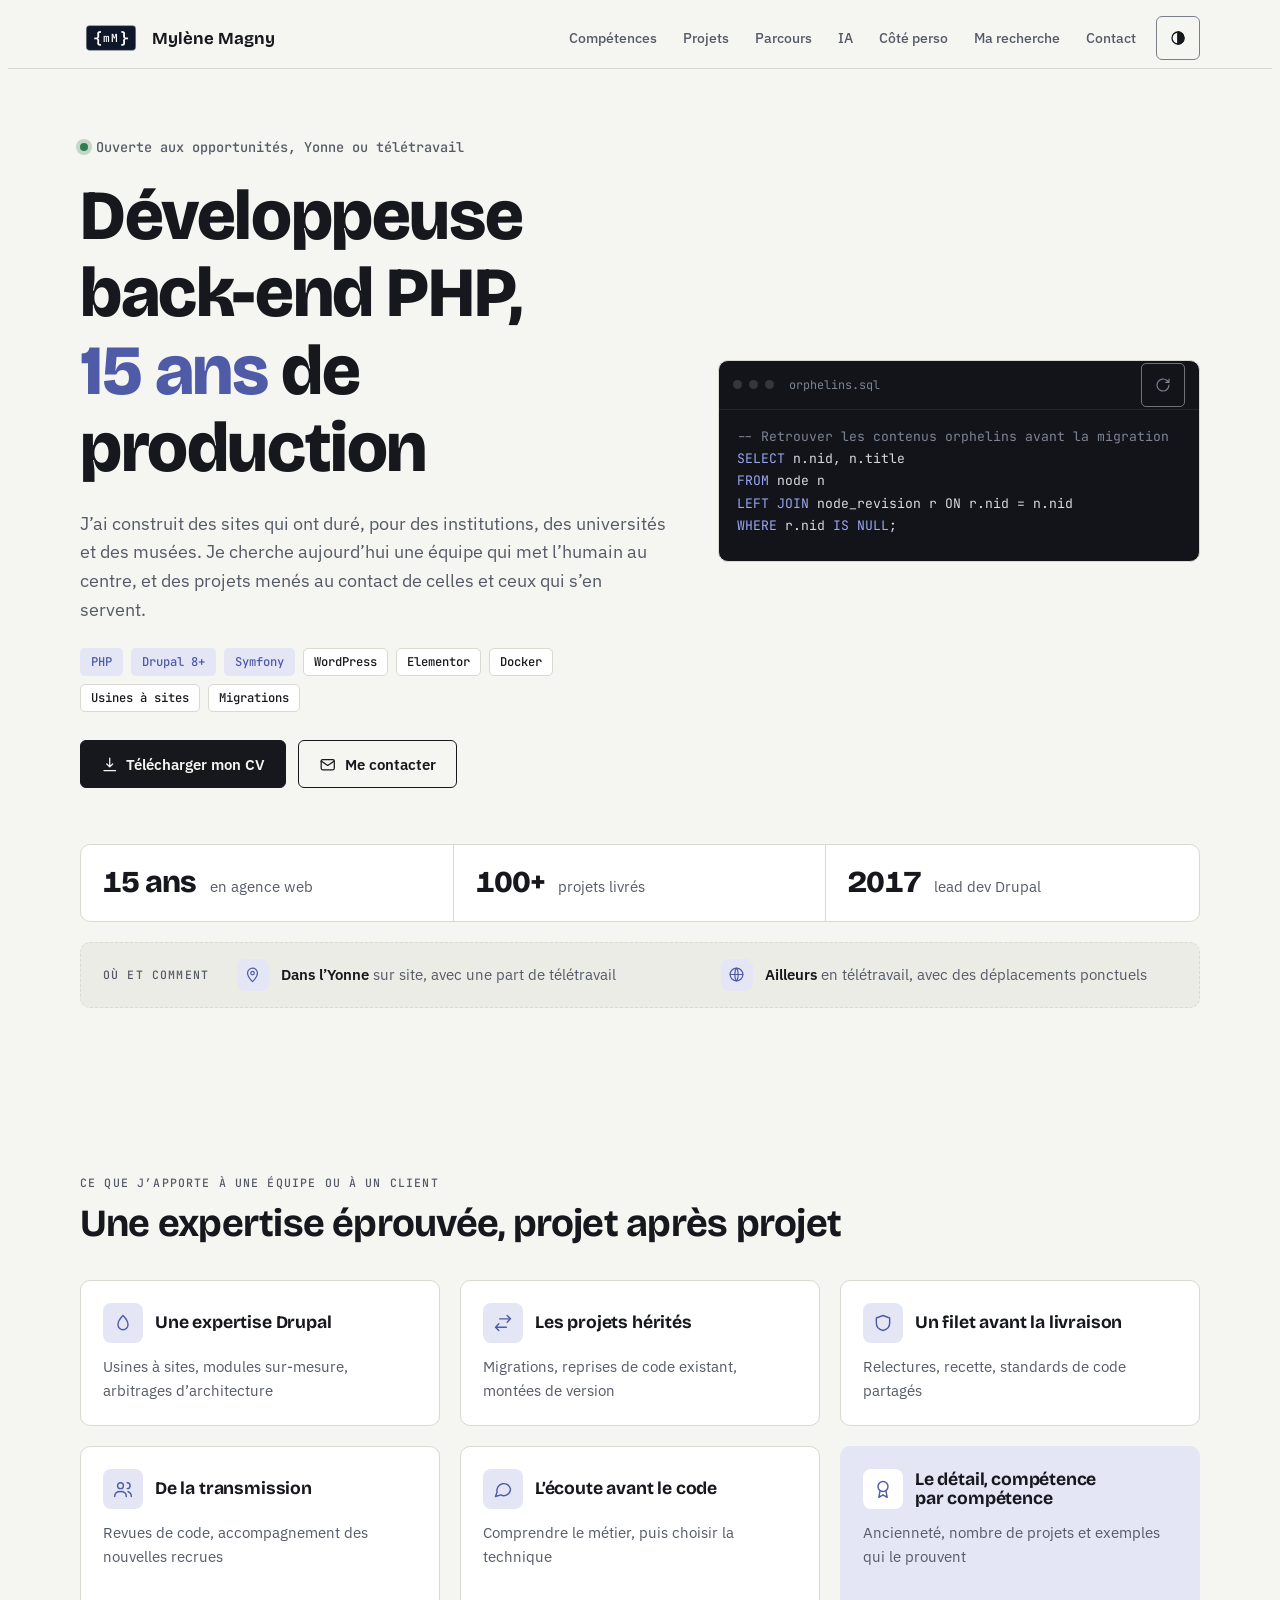
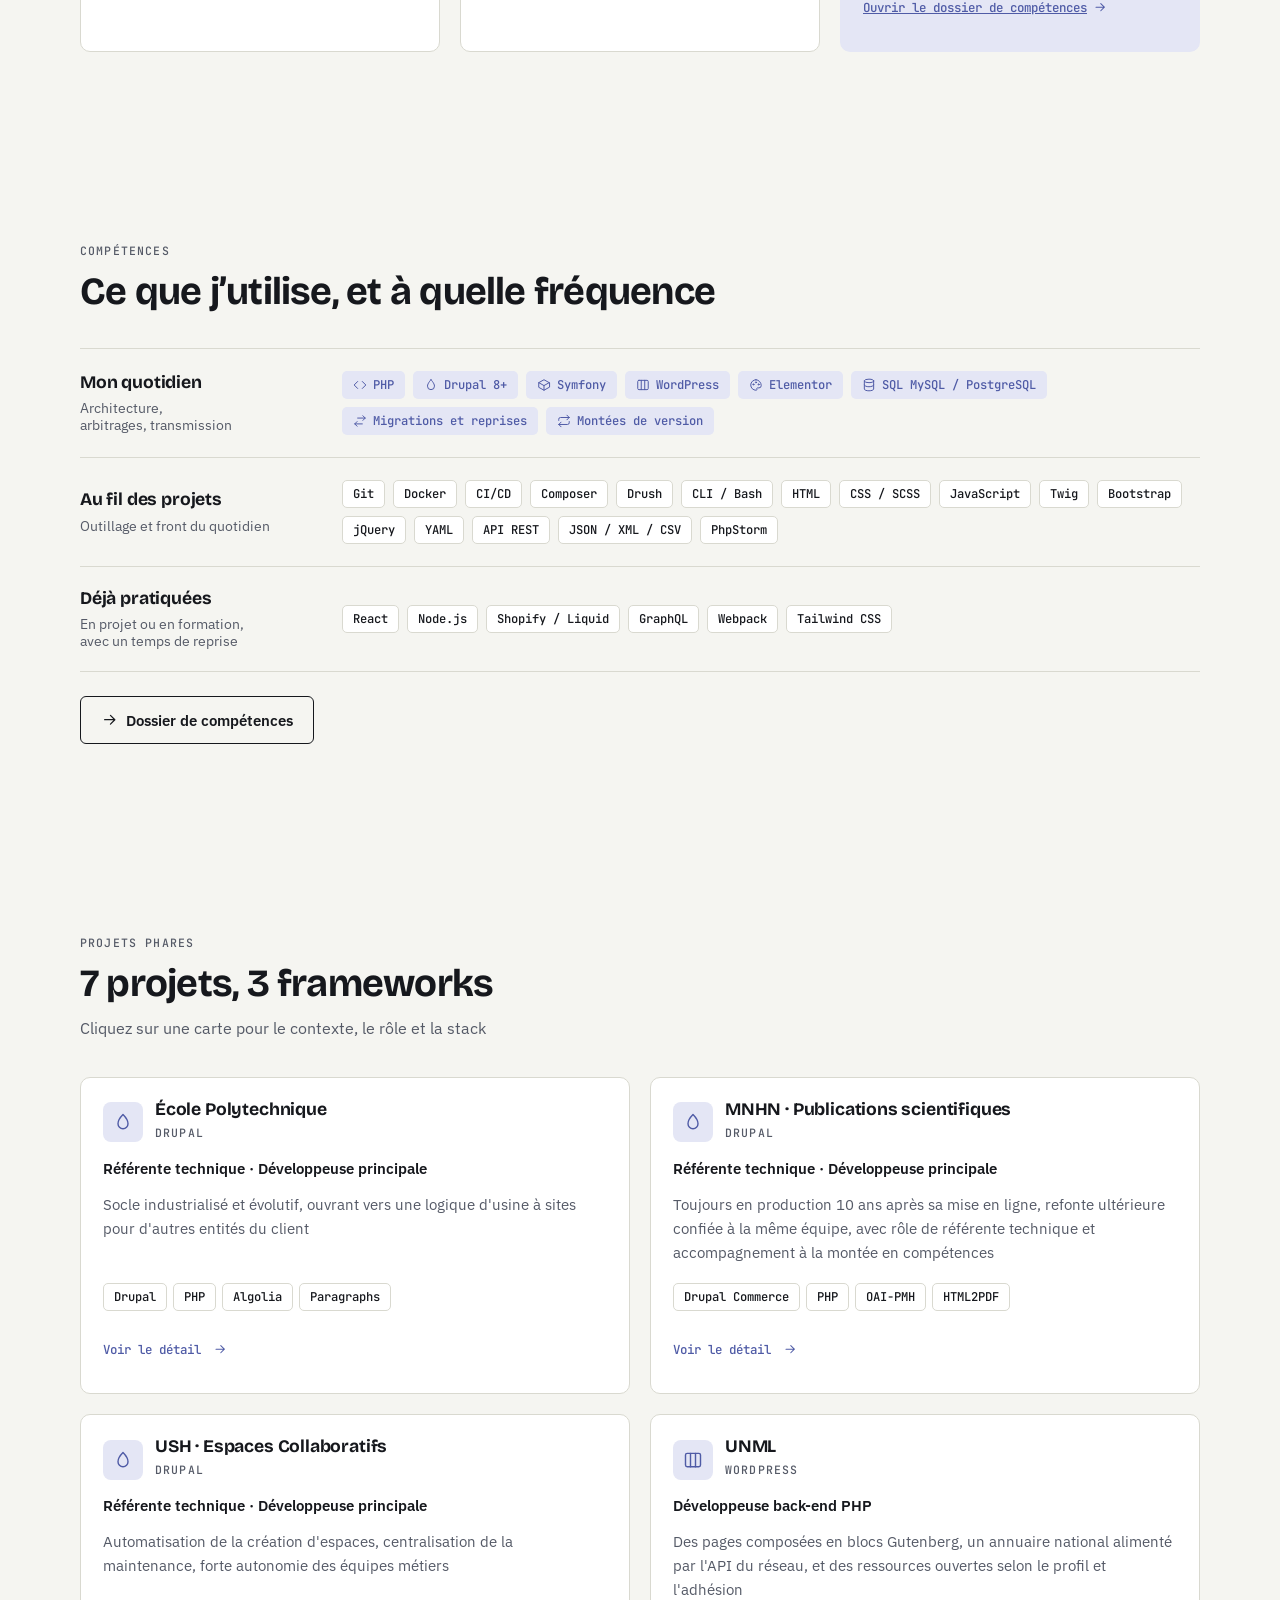
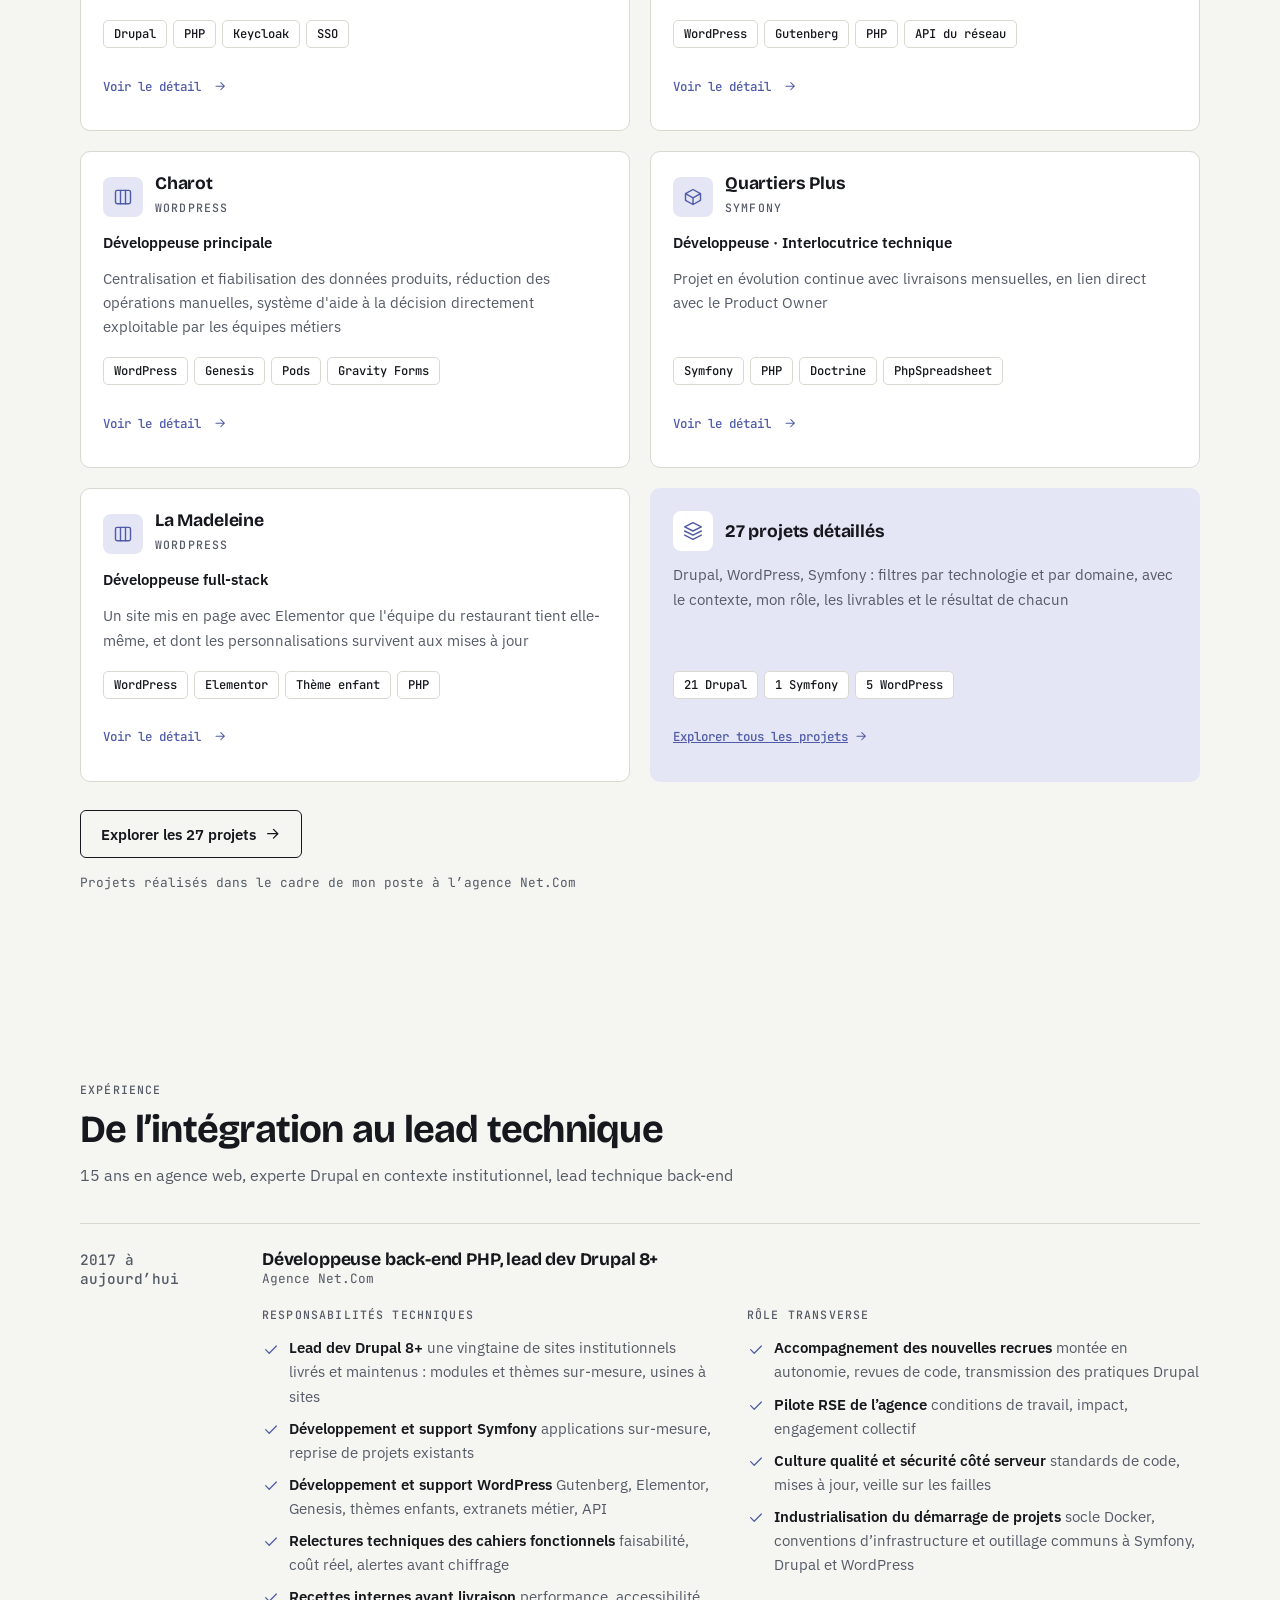
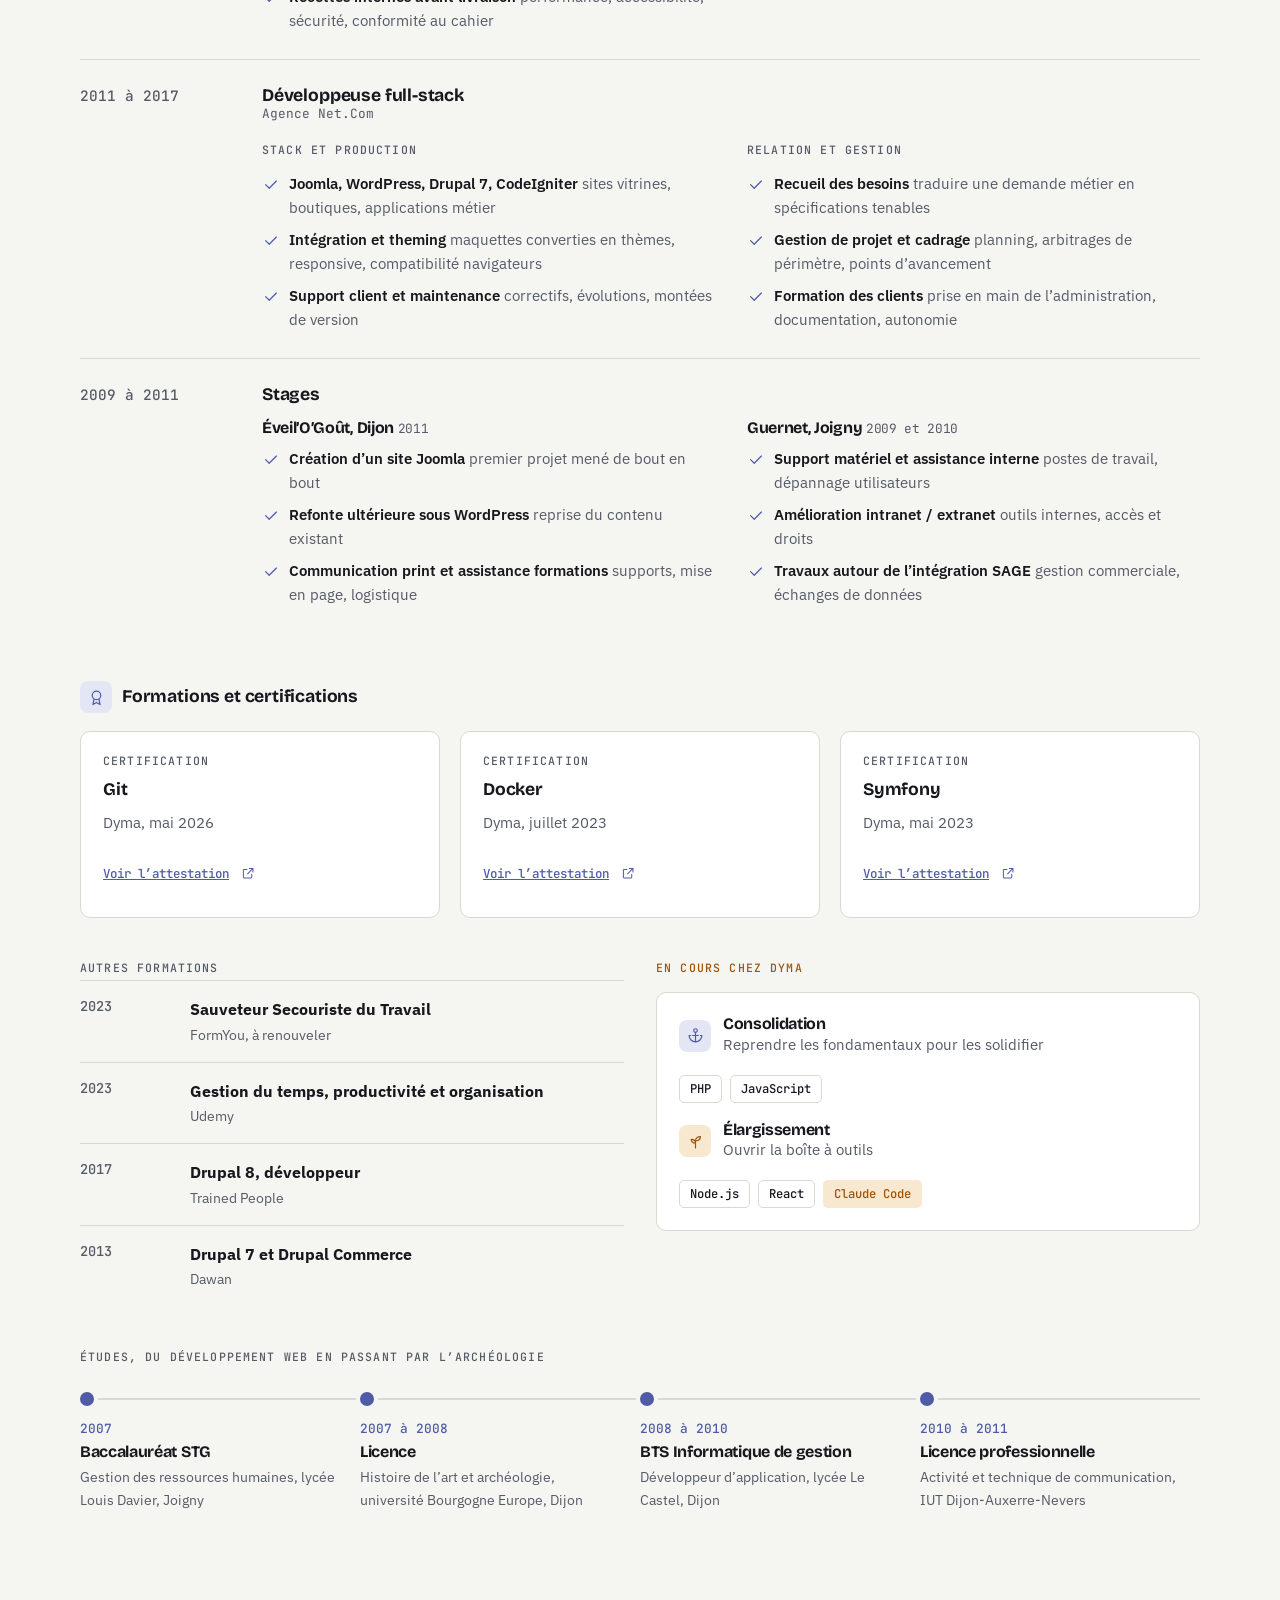
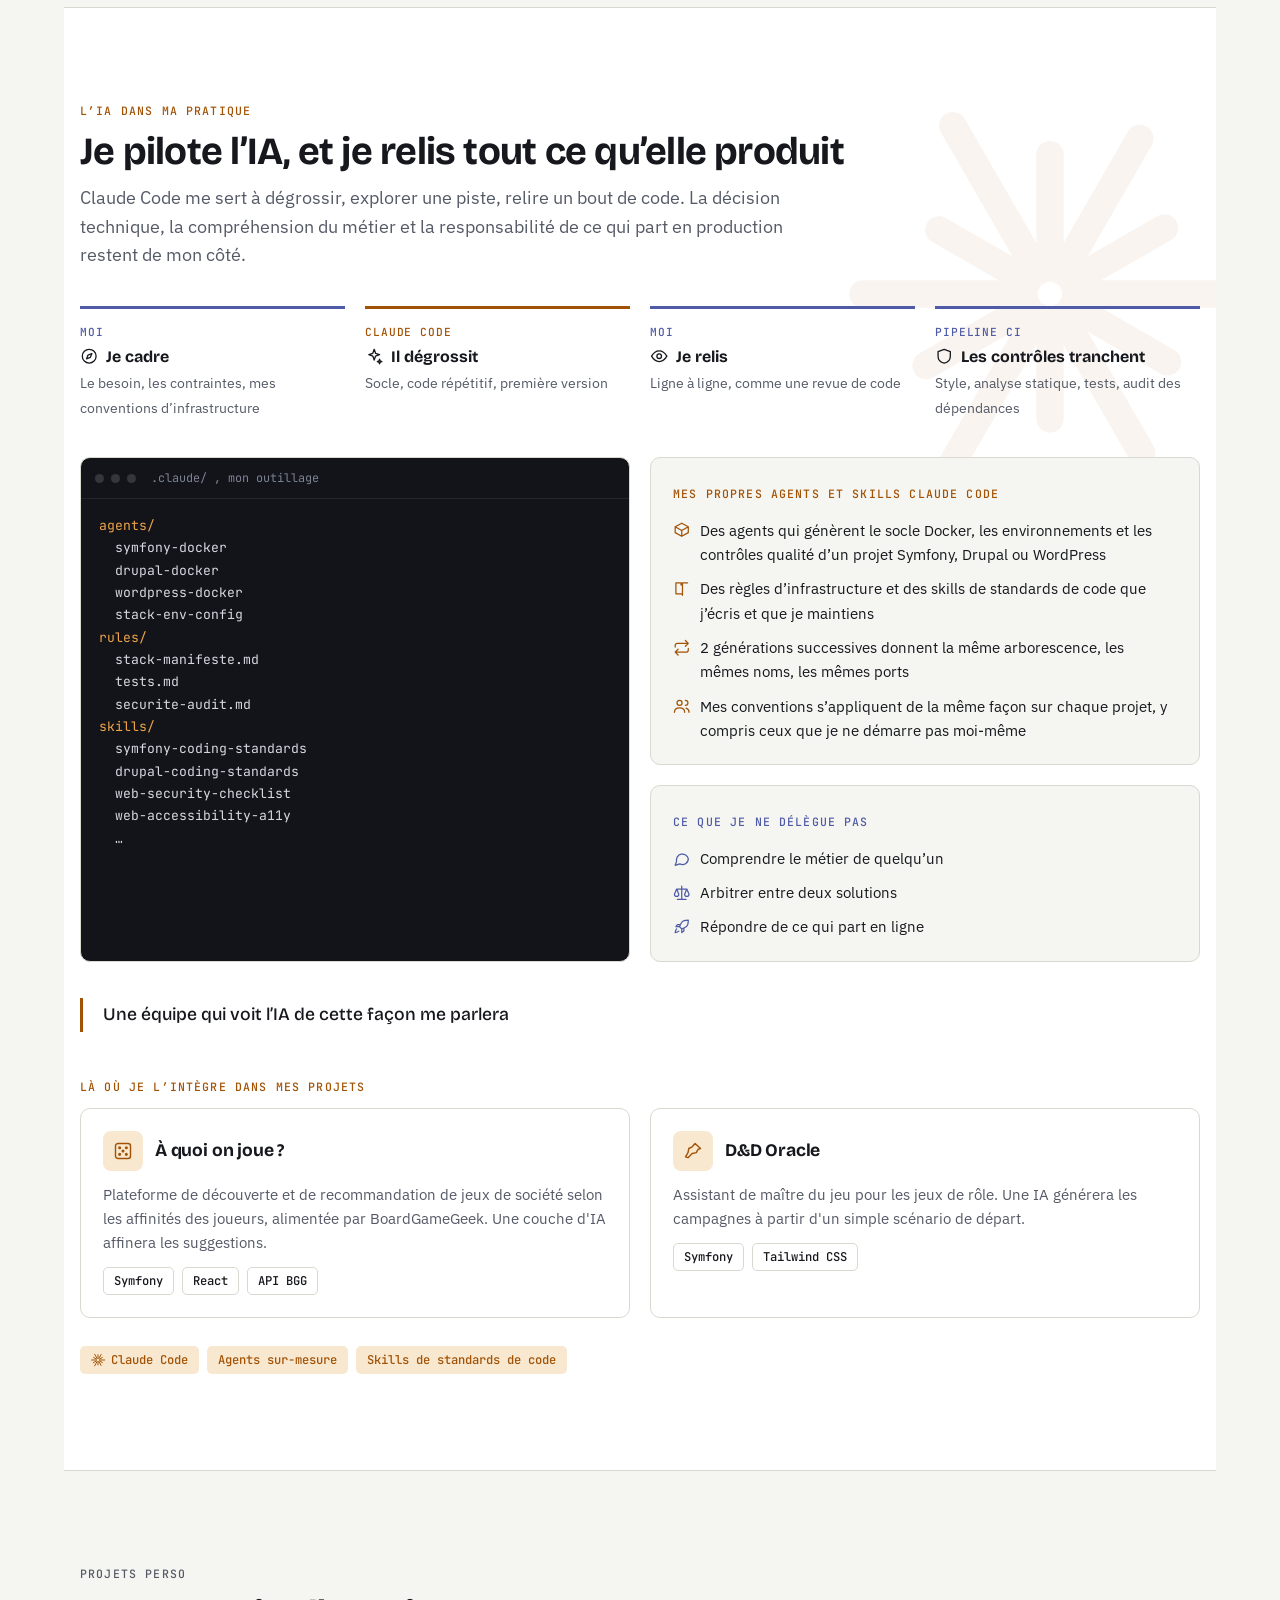
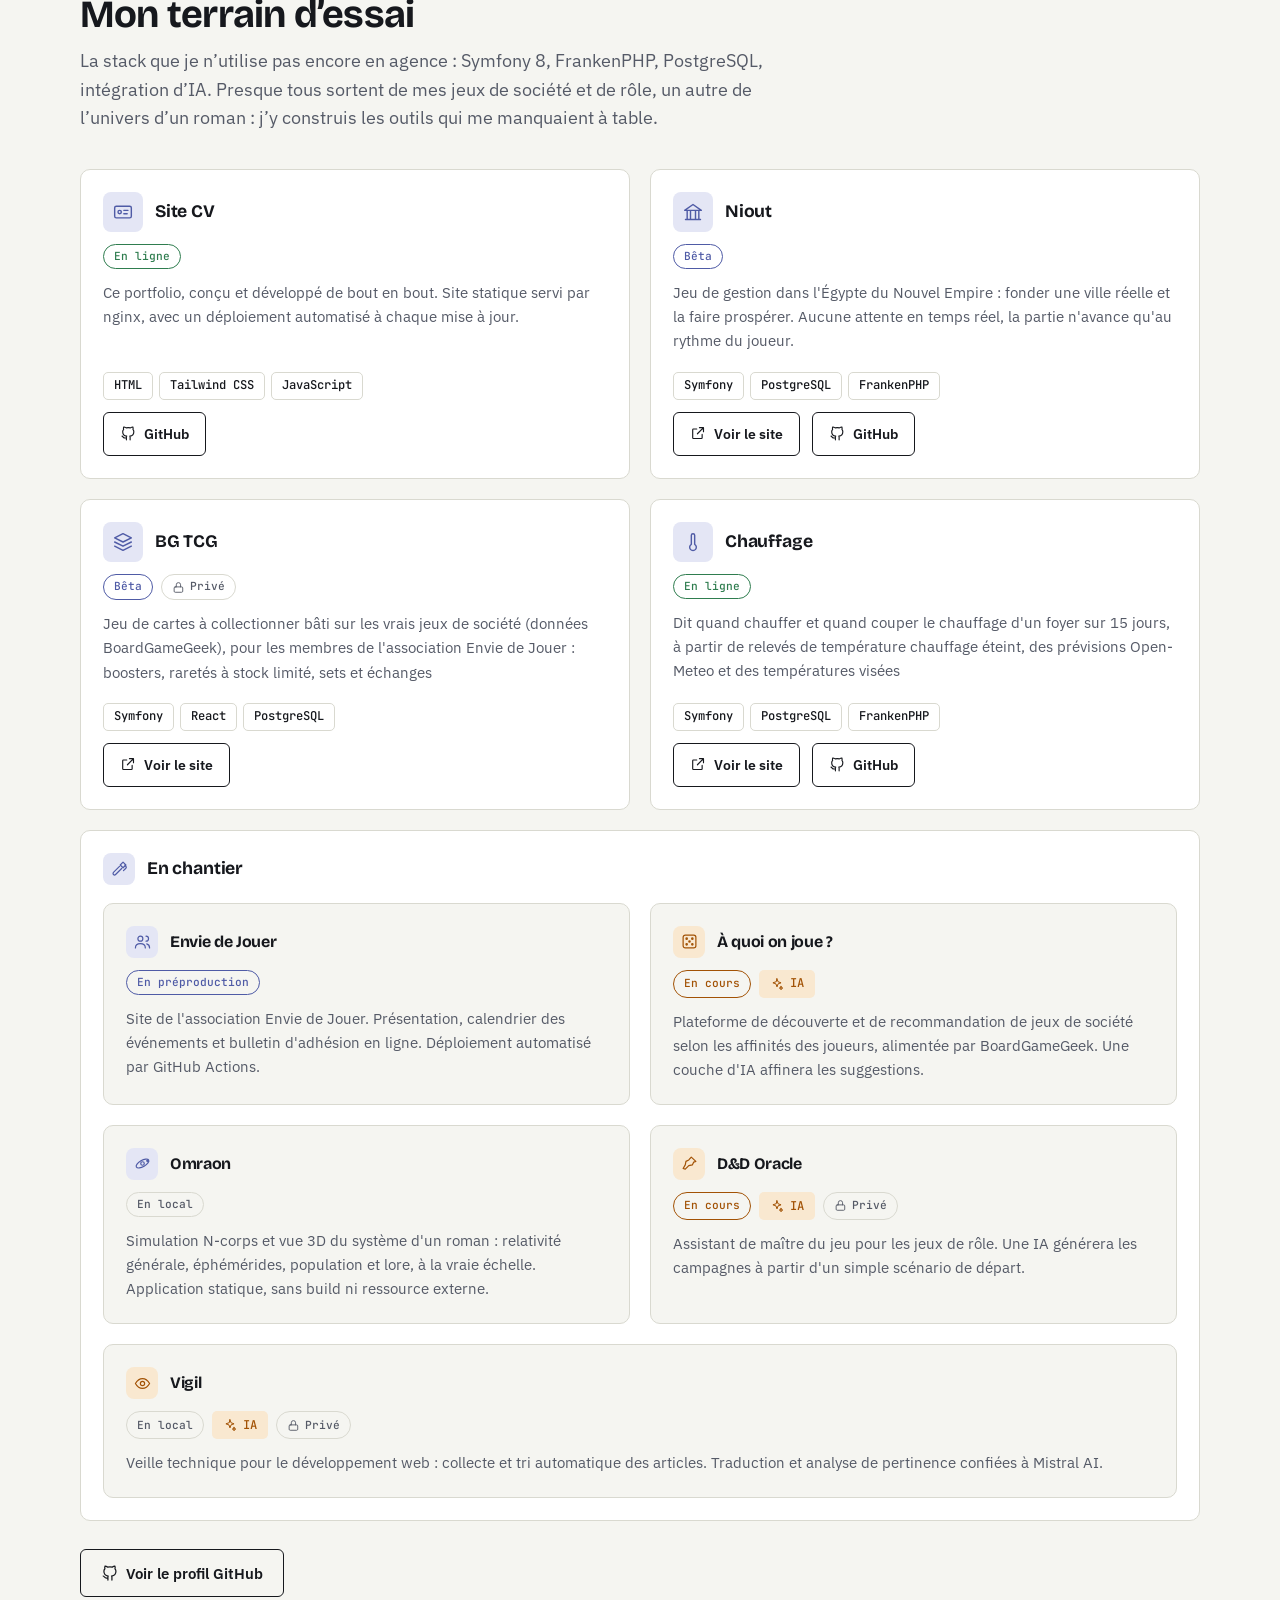
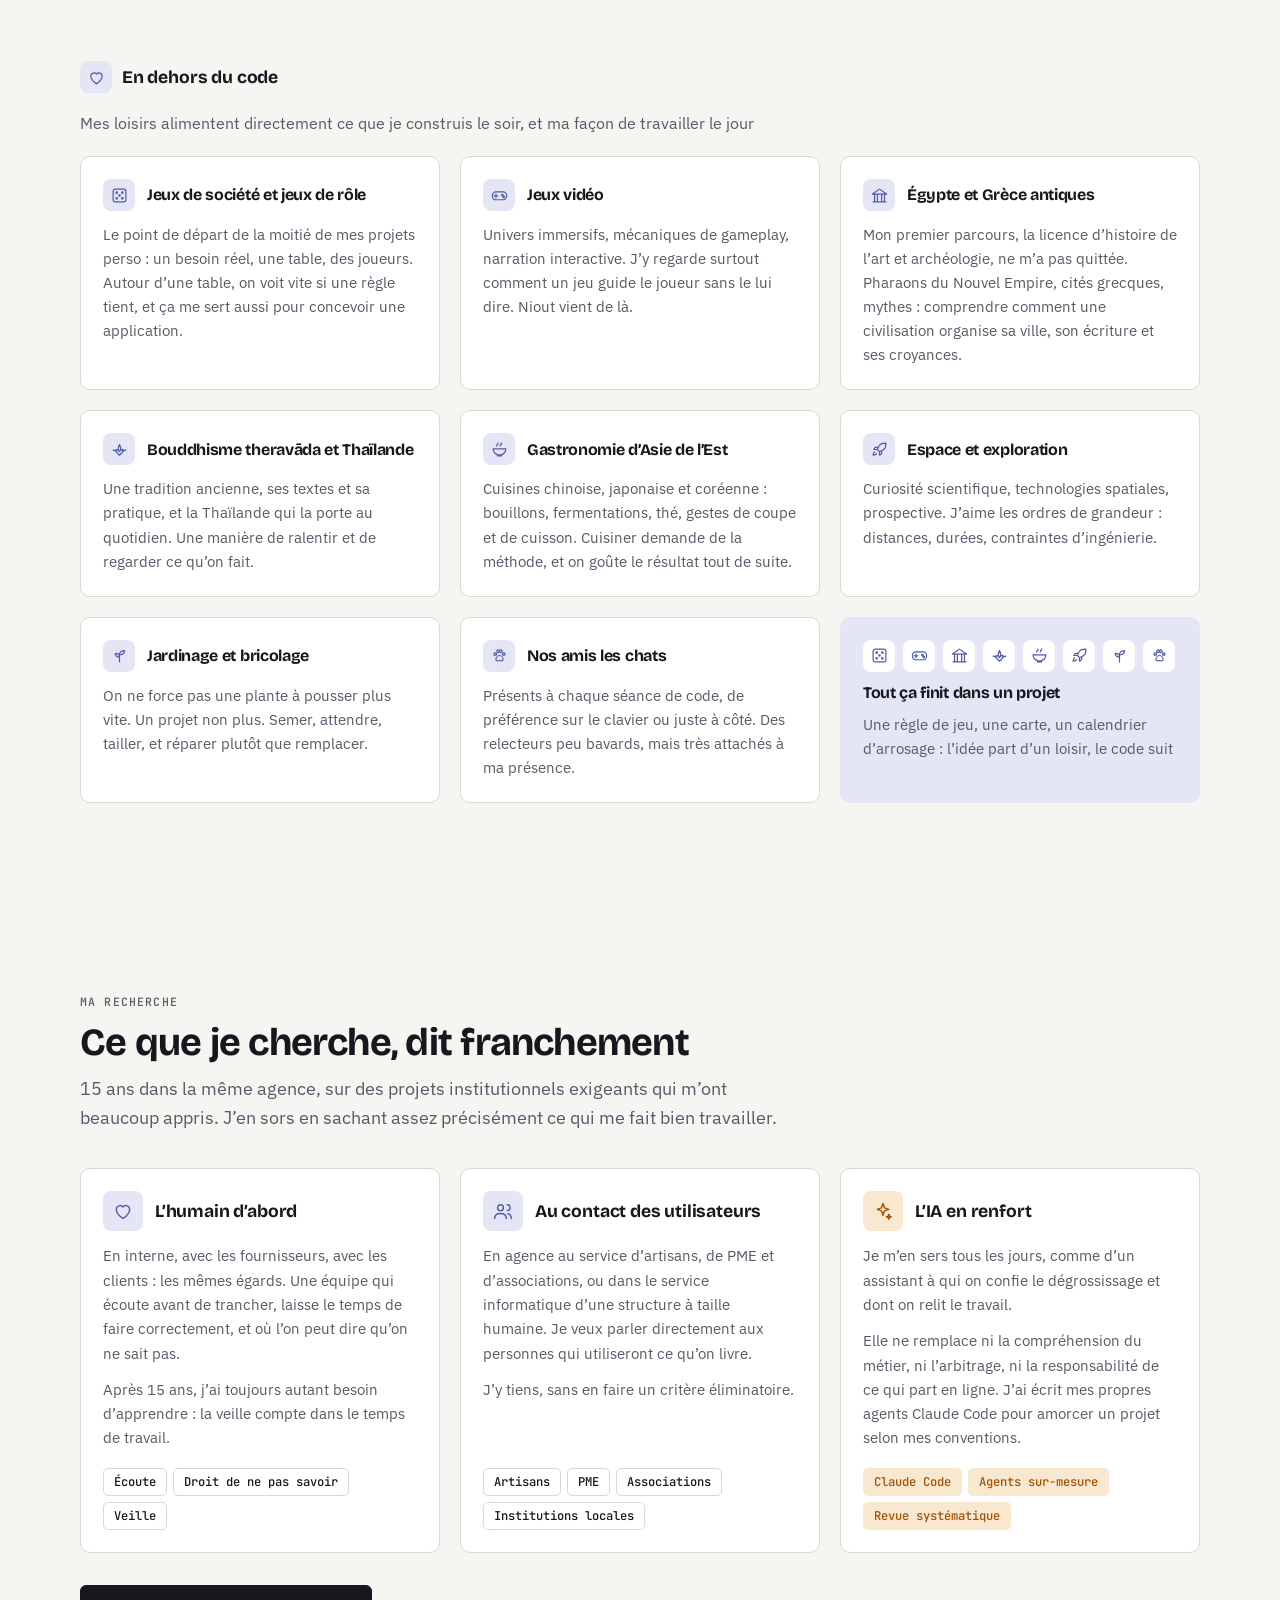
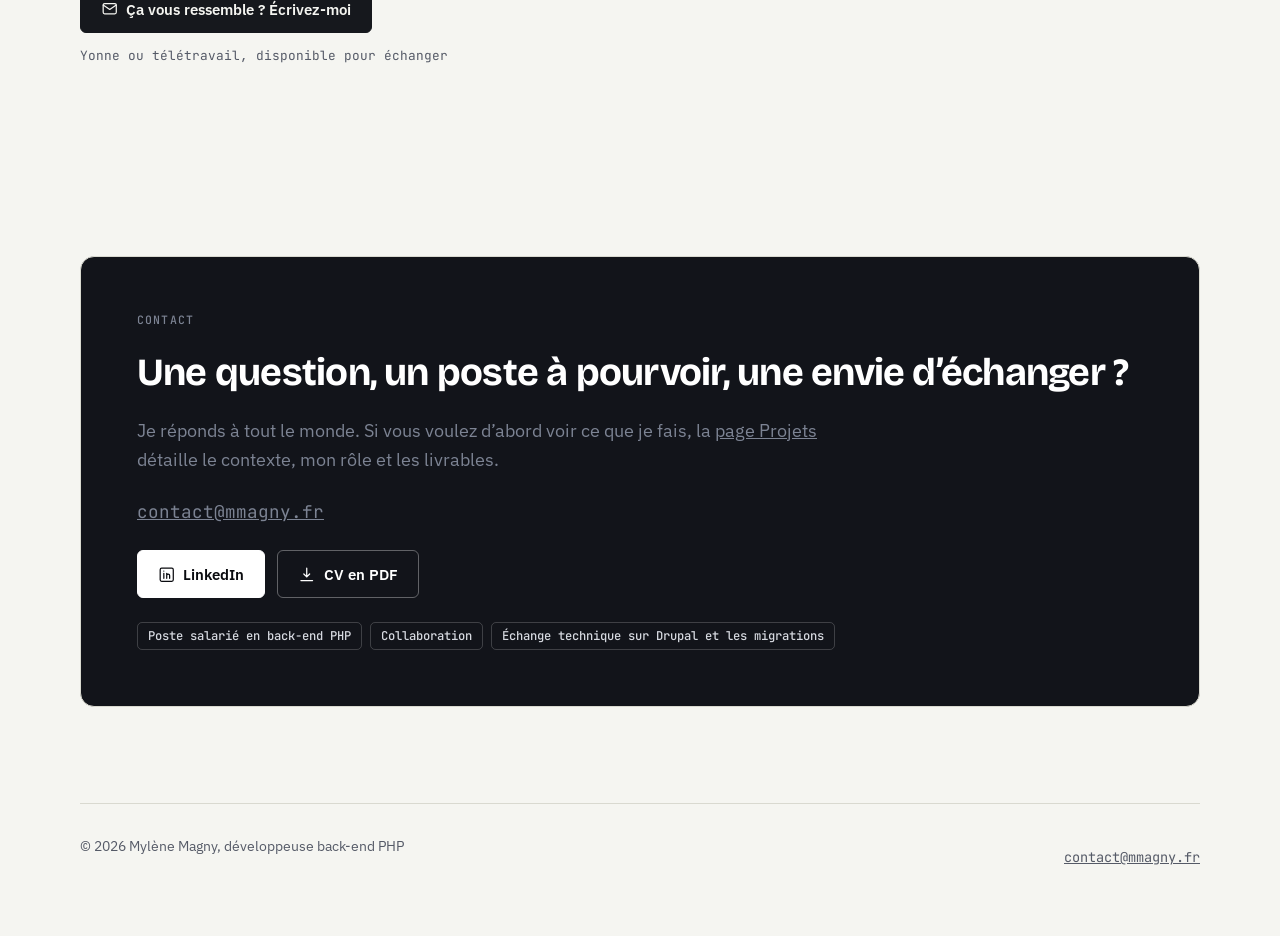
==== commit d55b4096: "feat(site): ajouter le projet perso Omraon, versionner les assets" ====
--- a/site/index.html
+++ b/site/index.html
@@ -114,7 +114,7 @@
     <link rel="preconnect" href="https://fonts.googleapis.com">
     <link rel="preconnect" href="https://fonts.gstatic.com" crossorigin>
     <link href="https://fonts.googleapis.com/css2?family=Bricolage+Grotesque:opsz,wght@12..96,500;12..96,700;12..96,800&amp;family=IBM+Plex+Sans:wght@400;500;600&amp;family=JetBrains+Mono:wght@400;500;600&amp;display=swap" rel="stylesheet">
-    <link rel="stylesheet" href="./assets/css/site.css?v=20261031">
+    <link rel="stylesheet" href="./assets/css/site.css?v=20261112">
     <script>try{var th=localStorage.getItem('theme');if(th)document.documentElement.dataset.theme=th}catch(e){}</script>
 
 <!-- Matomo -->
@@ -331,9 +331,9 @@
   </section>
 
   <section id="projets-perso">
-    <div class="head"><span class="label">Projets perso</span><h2>Mon terrain d’essai</h2><p class="lead">La stack que je n’utilise pas encore en agence : Symfony 8, FrankenPHP, PostgreSQL, intégration d’IA. Presque tous sortent de mes jeux de société et de rôle, j’y construis les outils qui me manquaient à table.</p></div>
+    <div class="head"><span class="label">Projets perso</span><h2>Mon terrain d’essai</h2><p class="lead">La stack que je n’utilise pas encore en agence : Symfony 8, FrankenPHP, PostgreSQL, intégration d’IA. Presque tous sortent de mes jeux de société et de rôle, un autre de l’univers d’un roman : j’y construis les outils qui me manquaient à table.</p></div>
     <div class="grid2" id="perso-pub"><!--prerender:perso-pub--><article class="card"><div class="top"><span class="tile "><svg class="ic" viewBox="0 0 24 24" aria-hidden="true"><rect x="2" y="5" width="20" height="14" rx="2"></rect><circle cx="8" cy="12" r="2"></circle><path d="M13 10h5M13 14h4"></path></svg></span><h3>Site CV</h3></div><div class="tags"><span class="status production">En ligne</span></div><p>Ce portfolio, conçu et développé de bout en bout. Site statique servi par nginx, avec un déploiement automatisé à chaque mise à jour.</p><div class="stackrow"><span class="chip">HTML</span><span class="chip">Tailwind CSS</span><span class="chip">JavaScript</span></div><div class="actions"><a class="btn sm" href="https://github.com/mmagny89/mmagny" target="_blank" rel="noopener"><svg class="ic" viewBox="0 0 24 24" aria-hidden="true"><path d="M9 19c-4 1.500-4-2-6-2.500M15 22v-3.500c0-1 .1-1.500-.5-2 3-.3 6-1.500 6-6.500a5 5 0 0 0-1.300-3.500 4.600 4.600 0 0 0-.1-3.500s-1.100-.4-3.600 1.300a12 12 0 0 0-6.400 0C6.600 2.600 5.500 3 5.500 3a4.600 4.600 0 0 0-.1 3.500A5 5 0 0 0 4 10c0 5 3 6.200 6 6.500-.6.500-.6 1.200-.5 2V22"></path></svg>GitHub<span class="sr-only"> de Site CV (nouvel onglet)</span></a></div></article><article class="card"><div class="top"><span class="tile "><svg class="ic" viewBox="0 0 24 24" aria-hidden="true"><path d="M3 21h18M5 21V10M9 21V10M15 21V10M19 21V10M2 10l10-7 10 7z"></path></svg></span><h3>Niout</h3></div><div class="tags"><span class="status beta">Bêta</span></div><p>Jeu de gestion dans l'Égypte du Nouvel Empire : fonder une ville réelle et la faire prospérer. Aucune attente en temps réel, la partie n'avance qu'au rythme du joueur.</p><div class="stackrow"><span class="chip">Symfony</span><span class="chip">PostgreSQL</span><span class="chip">FrankenPHP</span></div><div class="actions"><a class="btn sm" href="https://niout.mmagny.fr/" target="_blank" rel="noopener"><svg class="ic" viewBox="0 0 24 24" aria-hidden="true"><path d="M14 4h6v6M20 4l-9 9M18 14v5a1 1 0 0 1-1 1H5a1 1 0 0 1-1-1V7a1 1 0 0 1 1-1h5"></path></svg>Voir le site<span class="sr-only"> Niout (nouvel onglet)</span></a><a class="btn sm" href="https://github.com/mmagny89/niout" target="_blank" rel="noopener"><svg class="ic" viewBox="0 0 24 24" aria-hidden="true"><path d="M9 19c-4 1.500-4-2-6-2.500M15 22v-3.500c0-1 .1-1.500-.5-2 3-.3 6-1.500 6-6.500a5 5 0 0 0-1.300-3.500 4.600 4.600 0 0 0-.1-3.500s-1.100-.4-3.600 1.300a12 12 0 0 0-6.400 0C6.600 2.600 5.500 3 5.500 3a4.600 4.600 0 0 0-.1 3.500A5 5 0 0 0 4 10c0 5 3 6.200 6 6.500-.6.500-.6 1.200-.5 2V22"></path></svg>GitHub<span class="sr-only"> de Niout (nouvel onglet)</span></a></div></article><article class="card"><div class="top"><span class="tile "><svg class="ic" viewBox="0 0 24 24" aria-hidden="true"><path d="m12 2 10 5-10 5L2 7zM2 12l10 5 10-5M2 17l10 5 10-5"></path></svg></span><h3>BG TCG</h3></div><div class="tags"><span class="status beta">Bêta</span><span class="status"><svg class="ic" viewBox="0 0 24 24" aria-hidden="true"><rect x="4" y="11" width="16" height="10" rx="2"></rect><path d="M8 11V7a4 4 0 0 1 8 0v4"></path></svg> Privé</span></div><p>Jeu de cartes à collectionner bâti sur les vrais jeux de société (données BoardGameGeek), pour les membres de l'association Envie de Jouer : boosters, raretés à stock limité, sets et échanges</p><div class="stackrow"><span class="chip">Symfony</span><span class="chip">React</span><span class="chip">PostgreSQL</span></div><div class="actions"><a class="btn sm" href="https://bg-tcg.mmagny.fr/" target="_blank" rel="noopener"><svg class="ic" viewBox="0 0 24 24" aria-hidden="true"><path d="M14 4h6v6M20 4l-9 9M18 14v5a1 1 0 0 1-1 1H5a1 1 0 0 1-1-1V7a1 1 0 0 1 1-1h5"></path></svg>Voir le site<span class="sr-only"> BG TCG (nouvel onglet)</span></a></div></article><article class="card"><div class="top"><span class="tile "><svg class="ic" viewBox="0 0 24 24" aria-hidden="true"><path d="M14 14.800V4a2 2 0 0 0-4 0v10.800a4 4 0 1 0 4 0z"></path></svg></span><h3>Chauffage</h3></div><div class="tags"><span class="status production">En ligne</span></div><p>Dit quand chauffer et quand couper le chauffage d'un foyer sur 15 jours, à partir de relevés de température chauffage éteint, des prévisions Open-Meteo et des températures visées</p><div class="stackrow"><span class="chip">Symfony</span><span class="chip">PostgreSQL</span><span class="chip">FrankenPHP</span></div><div class="actions"><a class="btn sm" href="https://chauffage.mmagny.fr/" target="_blank" rel="noopener"><svg class="ic" viewBox="0 0 24 24" aria-hidden="true"><path d="M14 4h6v6M20 4l-9 9M18 14v5a1 1 0 0 1-1 1H5a1 1 0 0 1-1-1V7a1 1 0 0 1 1-1h5"></path></svg>Voir le site<span class="sr-only"> Chauffage (nouvel onglet)</span></a><a class="btn sm" href="https://github.com/mmagny89/chauffage" target="_blank" rel="noopener"><svg class="ic" viewBox="0 0 24 24" aria-hidden="true"><path d="M9 19c-4 1.500-4-2-6-2.500M15 22v-3.500c0-1 .1-1.500-.5-2 3-.3 6-1.500 6-6.500a5 5 0 0 0-1.300-3.500 4.600 4.600 0 0 0-.1-3.500s-1.100-.4-3.600 1.300a12 12 0 0 0-6.400 0C6.600 2.600 5.500 3 5.500 3a4.600 4.600 0 0 0-.1 3.500A5 5 0 0 0 4 10c0 5 3 6.200 6 6.500-.6.500-.6 1.200-.5 2V22"></path></svg>GitHub<span class="sr-only"> de Chauffage (nouvel onglet)</span></a></div></article><!--/prerender:perso-pub--></div>
-    <div class="card" style="margin-top:20px"><h3 class="top"><span class="tile sm" data-ic="hammer"></span>En chantier</h3><div class="grid2" id="perso-wip" style="margin-top:6px"><!--prerender:perso-wip--><div class="card" style="background:var(--bg)"><div class="top"><span class="tile sm "><svg class="ic" viewBox="0 0 24 24" aria-hidden="true"><circle cx="9" cy="8" r="3.5"></circle><path d="M2 21c0-4 3-6 7-6s7 2 7 6M17 4.5a3.5 3.5 0 0 1 0 7M22 21c0-3-1.5-5-4-5.7"></path></svg></span><h4>Envie de Jouer</h4></div><div class="tags"><span class="status staging">En préproduction</span></div><p>Site de l'association Envie de Jouer. Présentation, calendrier des événements et bulletin d'adhésion en ligne. Déploiement automatisé par GitHub Actions.</p></div><div class="card" style="background:var(--bg)"><div class="top"><span class="tile sm ia"><svg class="ic" viewBox="0 0 24 24" aria-hidden="true"><rect x="3" y="3" width="18" height="18" rx="3"></rect><circle cx="8" cy="8" r="1"></circle><circle cx="16" cy="8" r="1"></circle><circle cx="12" cy="12" r="1"></circle><circle cx="8" cy="16" r="1"></circle><circle cx="16" cy="16" r="1"></circle></svg></span><h4>À quoi on joue ?</h4></div><div class="tags"><span class="status wip">En cours</span><span class="chip ia"><svg class="ic" viewBox="0 0 24 24" aria-hidden="true"><path d="M12 3l1.8 5.2L19 10l-5.2 1.8L12 17l-1.8-5.2L5 10l5.2-1.8zM19 16l.8 2.2L22 19l-2.2.8L19 22l-.8-2.2L16 19l2.2-.8z"></path></svg>IA</span></div><p>Plateforme de découverte et de recommandation de jeux de société selon les affinités des joueurs, alimentée par BoardGameGeek. Une couche d'IA affinera les suggestions.</p></div><div class="card" style="background:var(--bg)"><div class="top"><span class="tile sm ia"><svg class="ic" viewBox="0 0 24 24" aria-hidden="true"><path d="M14.500 3 21 9l-3 1-2 4-5 1-5 5-3-1 3-5 1-5 4-2z"></path></svg></span><h4>D&amp;D Oracle</h4></div><div class="tags"><span class="status wip">En cours</span><span class="chip ia"><svg class="ic" viewBox="0 0 24 24" aria-hidden="true"><path d="M12 3l1.8 5.2L19 10l-5.2 1.8L12 17l-1.8-5.2L5 10l5.2-1.8zM19 16l.8 2.2L22 19l-2.2.8L19 22l-.8-2.2L16 19l2.2-.8z"></path></svg>IA</span><span class="status"><svg class="ic" viewBox="0 0 24 24" aria-hidden="true"><rect x="4" y="11" width="16" height="10" rx="2"></rect><path d="M8 11V7a4 4 0 0 1 8 0v4"></path></svg> Privé</span></div><p>Assistant de maître du jeu pour les jeux de rôle. Une IA générera les campagnes à partir d'un simple scénario de départ.</p></div><div class="card" style="background:var(--bg)"><div class="top"><span class="tile sm ia"><svg class="ic" viewBox="0 0 24 24" aria-hidden="true"><path d="M2 12s4-7 10-7 10 7 10 7-4 7-10 7S2 12 2 12z"></path><circle cx="12" cy="12" r="3"></circle></svg></span><h4>Vigil</h4></div><div class="tags"><span class="status local">En local</span><span class="chip ia"><svg class="ic" viewBox="0 0 24 24" aria-hidden="true"><path d="M12 3l1.8 5.2L19 10l-5.2 1.8L12 17l-1.8-5.2L5 10l5.2-1.8zM19 16l.8 2.2L22 19l-2.2.8L19 22l-.8-2.2L16 19l2.2-.8z"></path></svg>IA</span><span class="status"><svg class="ic" viewBox="0 0 24 24" aria-hidden="true"><rect x="4" y="11" width="16" height="10" rx="2"></rect><path d="M8 11V7a4 4 0 0 1 8 0v4"></path></svg> Privé</span></div><p>Veille technique pour le développement web : collecte et tri automatique des articles. Traduction et analyse de pertinence confiées à Mistral AI.</p></div><!--/prerender:perso-wip--></div></div>
+    <div class="card" style="margin-top:20px"><h3 class="top"><span class="tile sm" data-ic="hammer"></span>En chantier</h3><div class="grid2" id="perso-wip" style="margin-top:6px"><!--prerender:perso-wip--><div class="card" style="background:var(--bg)"><div class="top"><span class="tile sm "><svg class="ic" viewBox="0 0 24 24" aria-hidden="true"><circle cx="9" cy="8" r="3.5"></circle><path d="M2 21c0-4 3-6 7-6s7 2 7 6M17 4.5a3.5 3.5 0 0 1 0 7M22 21c0-3-1.5-5-4-5.7"></path></svg></span><h4>Envie de Jouer</h4></div><div class="tags"><span class="status staging">En préproduction</span></div><p>Site de l'association Envie de Jouer. Présentation, calendrier des événements et bulletin d'adhésion en ligne. Déploiement automatisé par GitHub Actions.</p></div><div class="card" style="background:var(--bg)"><div class="top"><span class="tile sm ia"><svg class="ic" viewBox="0 0 24 24" aria-hidden="true"><rect x="3" y="3" width="18" height="18" rx="3"></rect><circle cx="8" cy="8" r="1"></circle><circle cx="16" cy="8" r="1"></circle><circle cx="12" cy="12" r="1"></circle><circle cx="8" cy="16" r="1"></circle><circle cx="16" cy="16" r="1"></circle></svg></span><h4>À quoi on joue ?</h4></div><div class="tags"><span class="status wip">En cours</span><span class="chip ia"><svg class="ic" viewBox="0 0 24 24" aria-hidden="true"><path d="M12 3l1.8 5.2L19 10l-5.2 1.8L12 17l-1.8-5.2L5 10l5.2-1.8zM19 16l.8 2.2L22 19l-2.2.8L19 22l-.8-2.2L16 19l2.2-.8z"></path></svg>IA</span></div><p>Plateforme de découverte et de recommandation de jeux de société selon les affinités des joueurs, alimentée par BoardGameGeek. Une couche d'IA affinera les suggestions.</p></div><div class="card" style="background:var(--bg)"><div class="top"><span class="tile sm "><svg class="ic" viewBox="0 0 24 24" aria-hidden="true"><circle cx="12" cy="12" r="2.5"></circle><ellipse cx="12" cy="12" rx="10" ry="4.5" transform="rotate(-30 12 12)"></ellipse><circle cx="19" cy="8" r="1"></circle></svg></span><h4>Omraon</h4></div><div class="tags"><span class="status local">En local</span></div><p>Simulation N-corps et vue 3D du système d'un roman : relativité générale, éphémérides, population et lore, à la vraie échelle. Application statique, sans build ni ressource externe.</p></div><div class="card" style="background:var(--bg)"><div class="top"><span class="tile sm ia"><svg class="ic" viewBox="0 0 24 24" aria-hidden="true"><path d="M14.500 3 21 9l-3 1-2 4-5 1-5 5-3-1 3-5 1-5 4-2z"></path></svg></span><h4>D&amp;D Oracle</h4></div><div class="tags"><span class="status wip">En cours</span><span class="chip ia"><svg class="ic" viewBox="0 0 24 24" aria-hidden="true"><path d="M12 3l1.8 5.2L19 10l-5.2 1.8L12 17l-1.8-5.2L5 10l5.2-1.8zM19 16l.8 2.2L22 19l-2.2.8L19 22l-.8-2.2L16 19l2.2-.8z"></path></svg>IA</span><span class="status"><svg class="ic" viewBox="0 0 24 24" aria-hidden="true"><rect x="4" y="11" width="16" height="10" rx="2"></rect><path d="M8 11V7a4 4 0 0 1 8 0v4"></path></svg> Privé</span></div><p>Assistant de maître du jeu pour les jeux de rôle. Une IA générera les campagnes à partir d'un simple scénario de départ.</p></div><div class="card" style="background:var(--bg)"><div class="top"><span class="tile sm ia"><svg class="ic" viewBox="0 0 24 24" aria-hidden="true"><path d="M2 12s4-7 10-7 10 7 10 7-4 7-10 7S2 12 2 12z"></path><circle cx="12" cy="12" r="3"></circle></svg></span><h4>Vigil</h4></div><div class="tags"><span class="status local">En local</span><span class="chip ia"><svg class="ic" viewBox="0 0 24 24" aria-hidden="true"><path d="M12 3l1.8 5.2L19 10l-5.2 1.8L12 17l-1.8-5.2L5 10l5.2-1.8zM19 16l.8 2.2L22 19l-2.2.8L19 22l-.8-2.2L16 19l2.2-.8z"></path></svg>IA</span><span class="status"><svg class="ic" viewBox="0 0 24 24" aria-hidden="true"><rect x="4" y="11" width="16" height="10" rx="2"></rect><path d="M8 11V7a4 4 0 0 1 8 0v4"></path></svg> Privé</span></div><p>Veille technique pour le développement web : collecte et tri automatique des articles. Traduction et analyse de pertinence confiées à Mistral AI.</p></div><!--/prerender:perso-wip--></div></div>
     <div class="actions" style="margin-top:28px"><a class="btn" href="https://github.com/mmagny89?tab=repositories" target="_blank" rel="noopener"><svg class="ic" data-i="github"></svg>Voir le profil GitHub<span class="sr-only"> (nouvel onglet)</span></a></div>
 
     <h3 class="sub" style="margin-top:64px"><span class="tile sm" data-ic="heart"></span>En dehors du code</h3>
@@ -375,12 +375,12 @@
 <footer><span>© <span id="year"></span> Mylène Magny, développeuse back-⁠end PHP</span><a class="mono" href="mailto:contact@mmagny.fr">contact@mmagny.fr</a></footer>
 </main>
 <dialog id="modal" aria-label="Détail du projet"><button class="x" id="mx" type="button" aria-label="Fermer">✕</button><div class="panel" id="mpanel" style="border:0"></div><nav class="pnav" id="pnav" aria-label="Autres projets"></nav></dialog>
-<script src="./assets/js/icons.js?v=20261031"></script>
-<script src="./assets/js/theme.js?v=20261031"></script>
-<script src="./assets/js/projets-data.js?v=20261031"></script>
-<script src="./assets/js/personal-projects.js?v=20261031"></script>
-<script src="./assets/js/fiche.js?v=20261031"></script>
-<script src="./assets/js/home.js?v=20261031"></script>
+<script src="./assets/js/icons.js?v=20261112"></script>
+<script src="./assets/js/theme.js?v=20261112"></script>
+<script src="./assets/js/projets-data.js?v=20261112"></script>
+<script src="./assets/js/personal-projects.js?v=20261112"></script>
+<script src="./assets/js/fiche.js?v=20261112"></script>
+<script src="./assets/js/home.js?v=20261112"></script>
 <script type="application/ld+json">{"@context": "https://schema.org", "@graph": [{"@type": "WebSite", "@id": "https://mmagny.fr/#site", "url": "https://mmagny.fr/", "name": "Mylène Magny", "inLanguage": "fr", "publisher": {"@id": "https://mmagny.fr/#mylene-magny"}}, {"@type": "ProfilePage", "@id": "https://mmagny.fr/#profil", "url": "https://mmagny.fr/", "name": "Mylène Magny, développeuse back-end PHP", "inLanguage": "fr", "isPartOf": {"@id": "https://mmagny.fr/#site"}, "mainEntity": {"@id": "https://mmagny.fr/#mylene-magny"}}, {"@type": "Person", "@id": "https://mmagny.fr/#mylene-magny", "name": "Mylène Magny", "jobTitle": "Développeuse back-end PHP", "description": "Développeuse back-end PHP, 15 ans d'expérience en agence web, lead dev Drupal depuis 2017. Drupal, Symfony et WordPress pour des institutions, des universités et des musées. Basée dans l'Yonne, ouverte au télétravail.", "url": "https://mmagny.fr/", "email": "contact@mmagny.fr", "inLanguage": "fr", "sameAs": ["https://www.linkedin.com/in/myl%C3%A8ne-magny-26943b146/", "https://github.com/mmagny89"], "worksFor": {"@type": "Organization", "name": "Net.Com"}, "knowsAbout": ["PHP", "Drupal", "Symfony", "WordPress", "Elementor", "Docker", "Git", "CI/CD", "Migrations de contenus", "Usines à sites", "Intégration d'API", "Claude Code"], "knowsLanguage": "fr", "alumniOf": [{"@type": "CollegeOrUniversity", "name": "Université Bourgogne Europe"}, {"@type": "EducationalOrganization", "name": "IUT Dijon-Auxerre-Nevers"}], "hasCredential": [{"@type": "EducationalOccupationalCredential", "name": "Certification Git", "recognizedBy": {"@type": "Organization", "name": "Dyma"}}, {"@type": "EducationalOccupationalCredential", "name": "Certification Docker", "recognizedBy": {"@type": "Organization", "name": "Dyma"}}, {"@type": "EducationalOccupationalCredential", "name": "Certification Symfony", "recognizedBy": {"@type": "Organization", "name": "Dyma"}}]}]}</script>
 </body>
 </html>
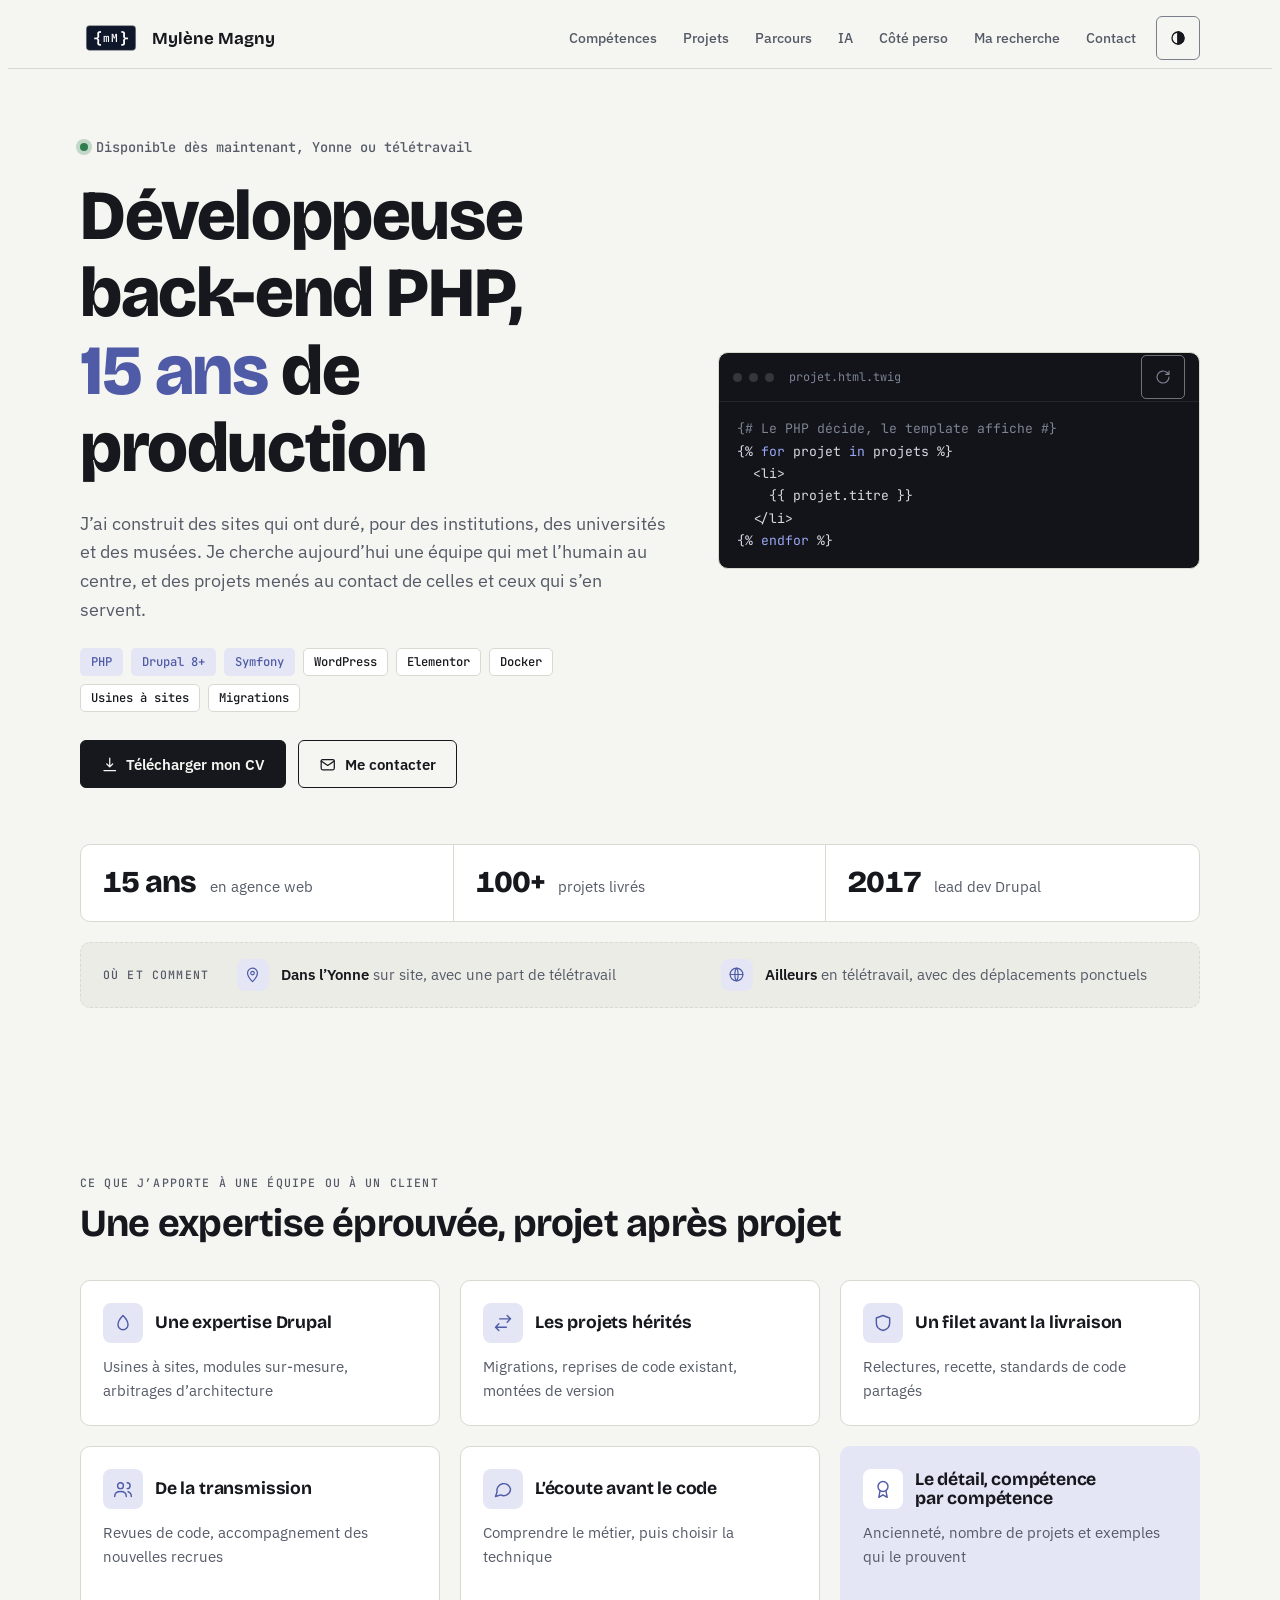
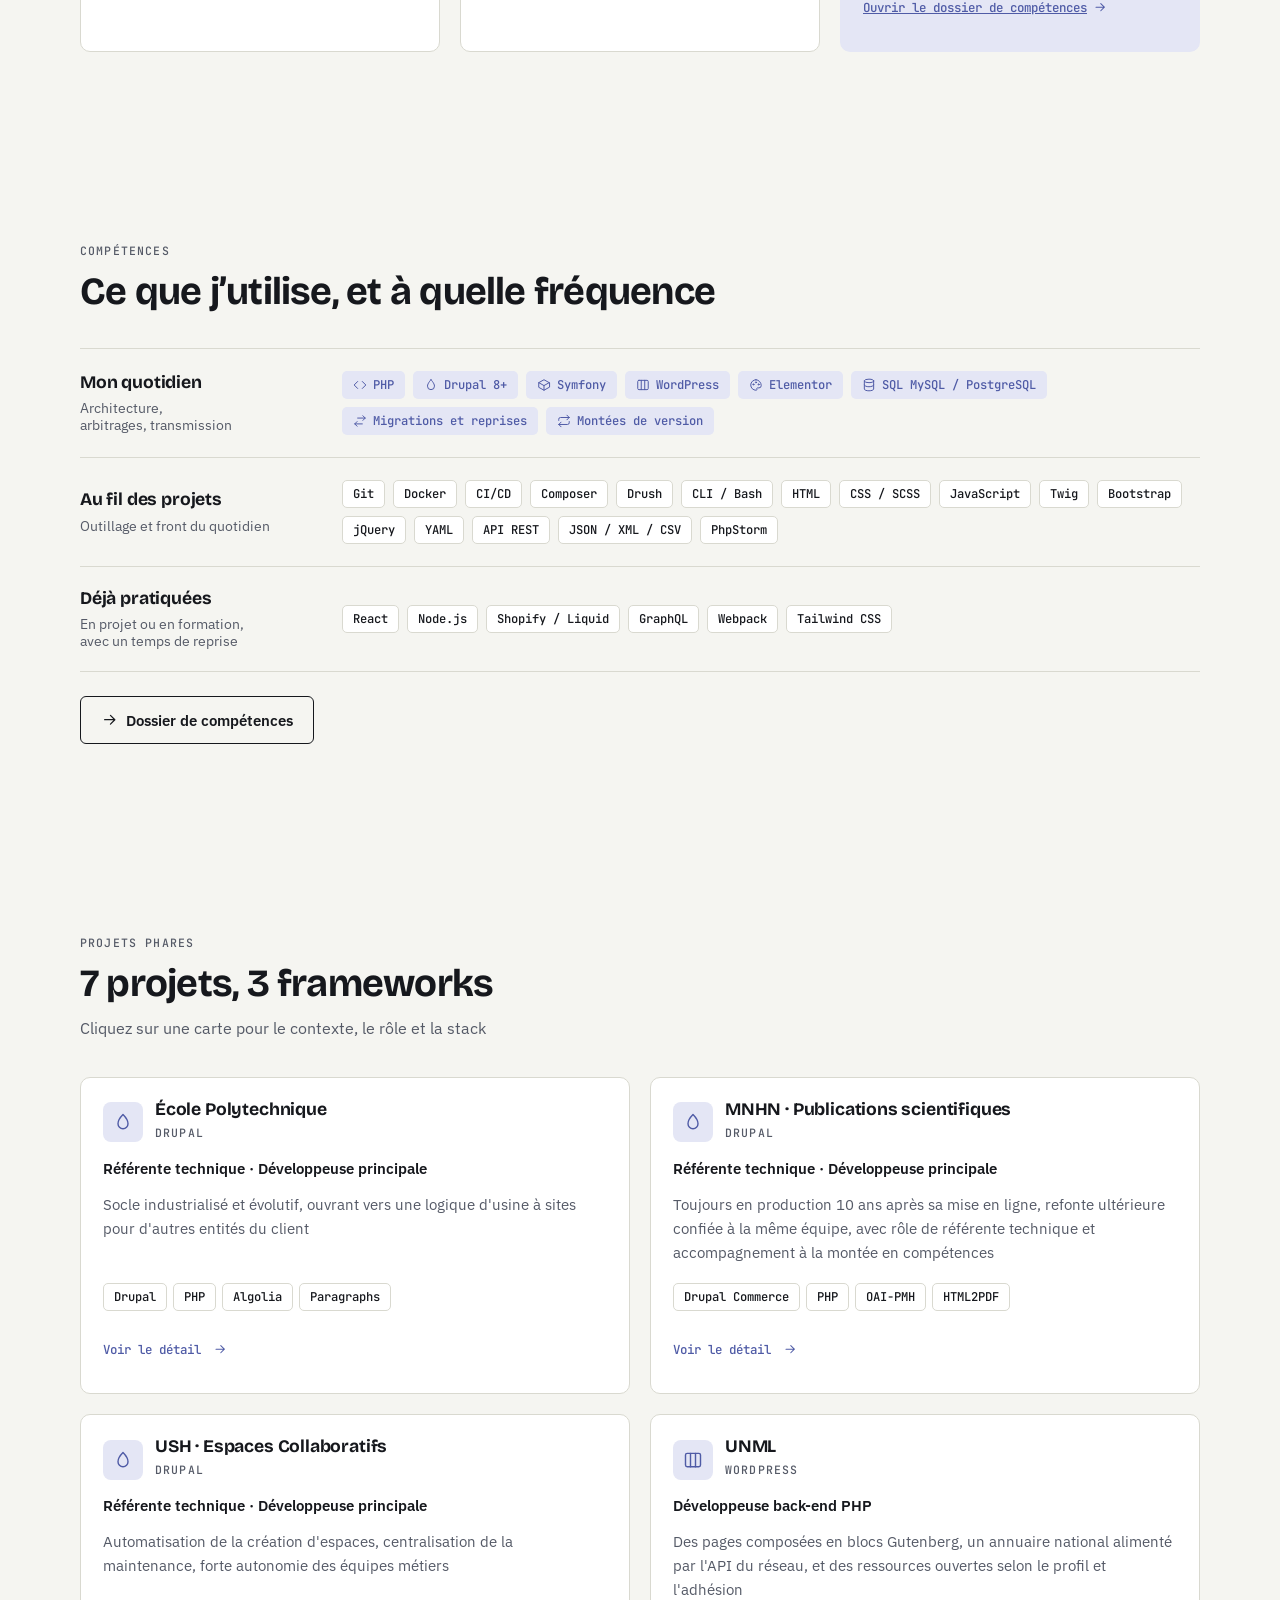
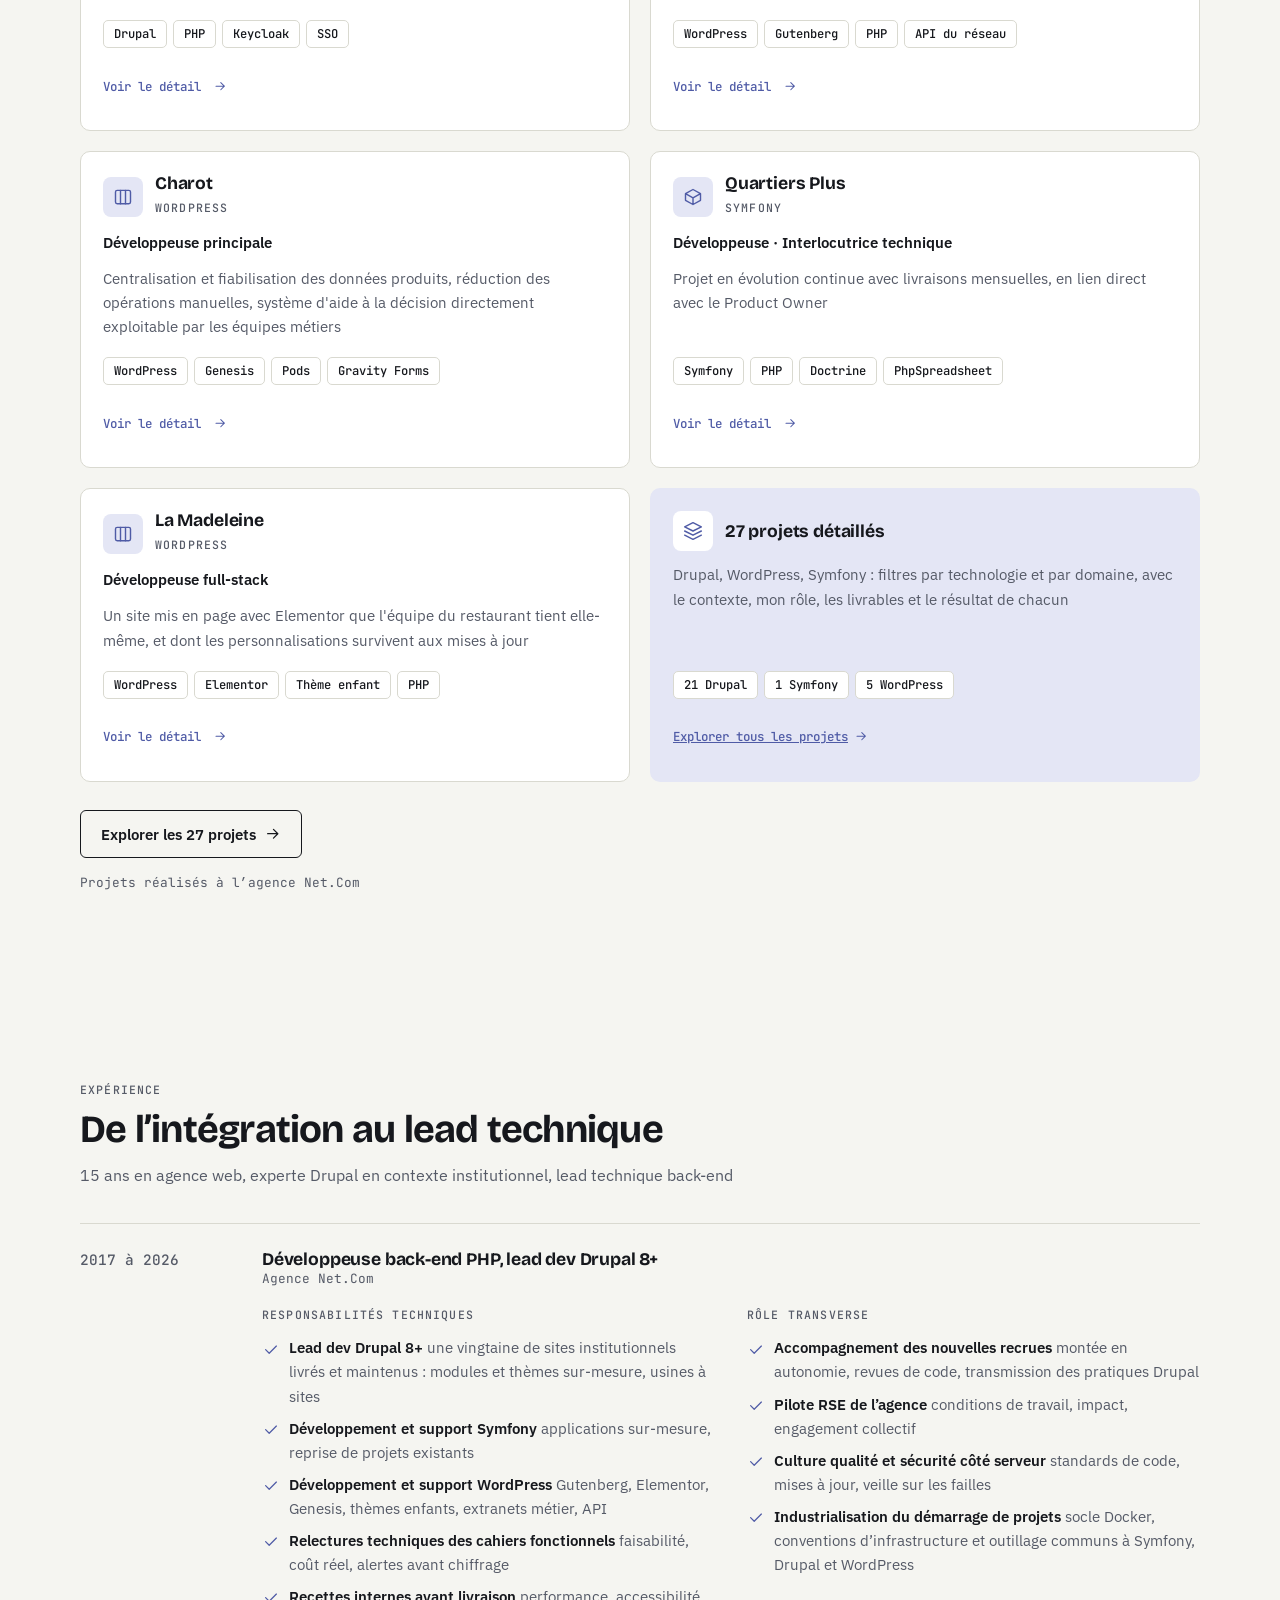
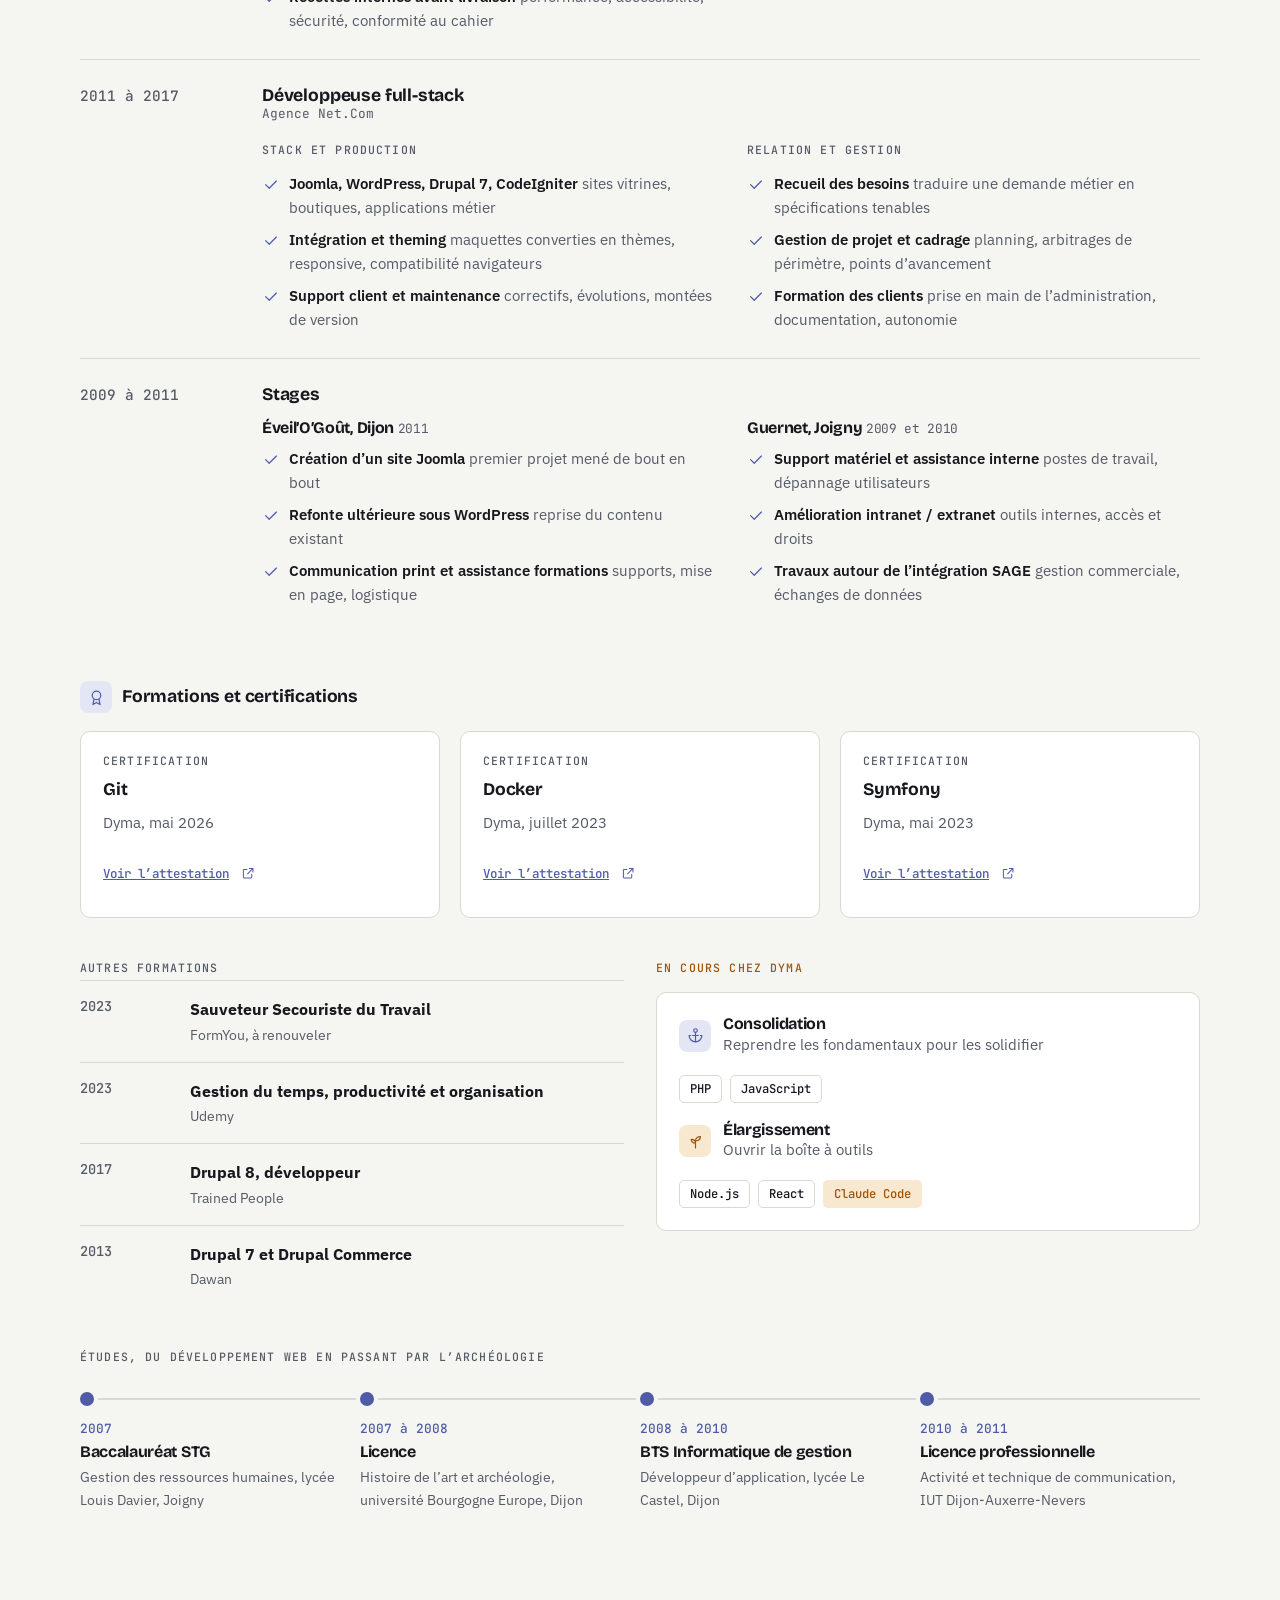
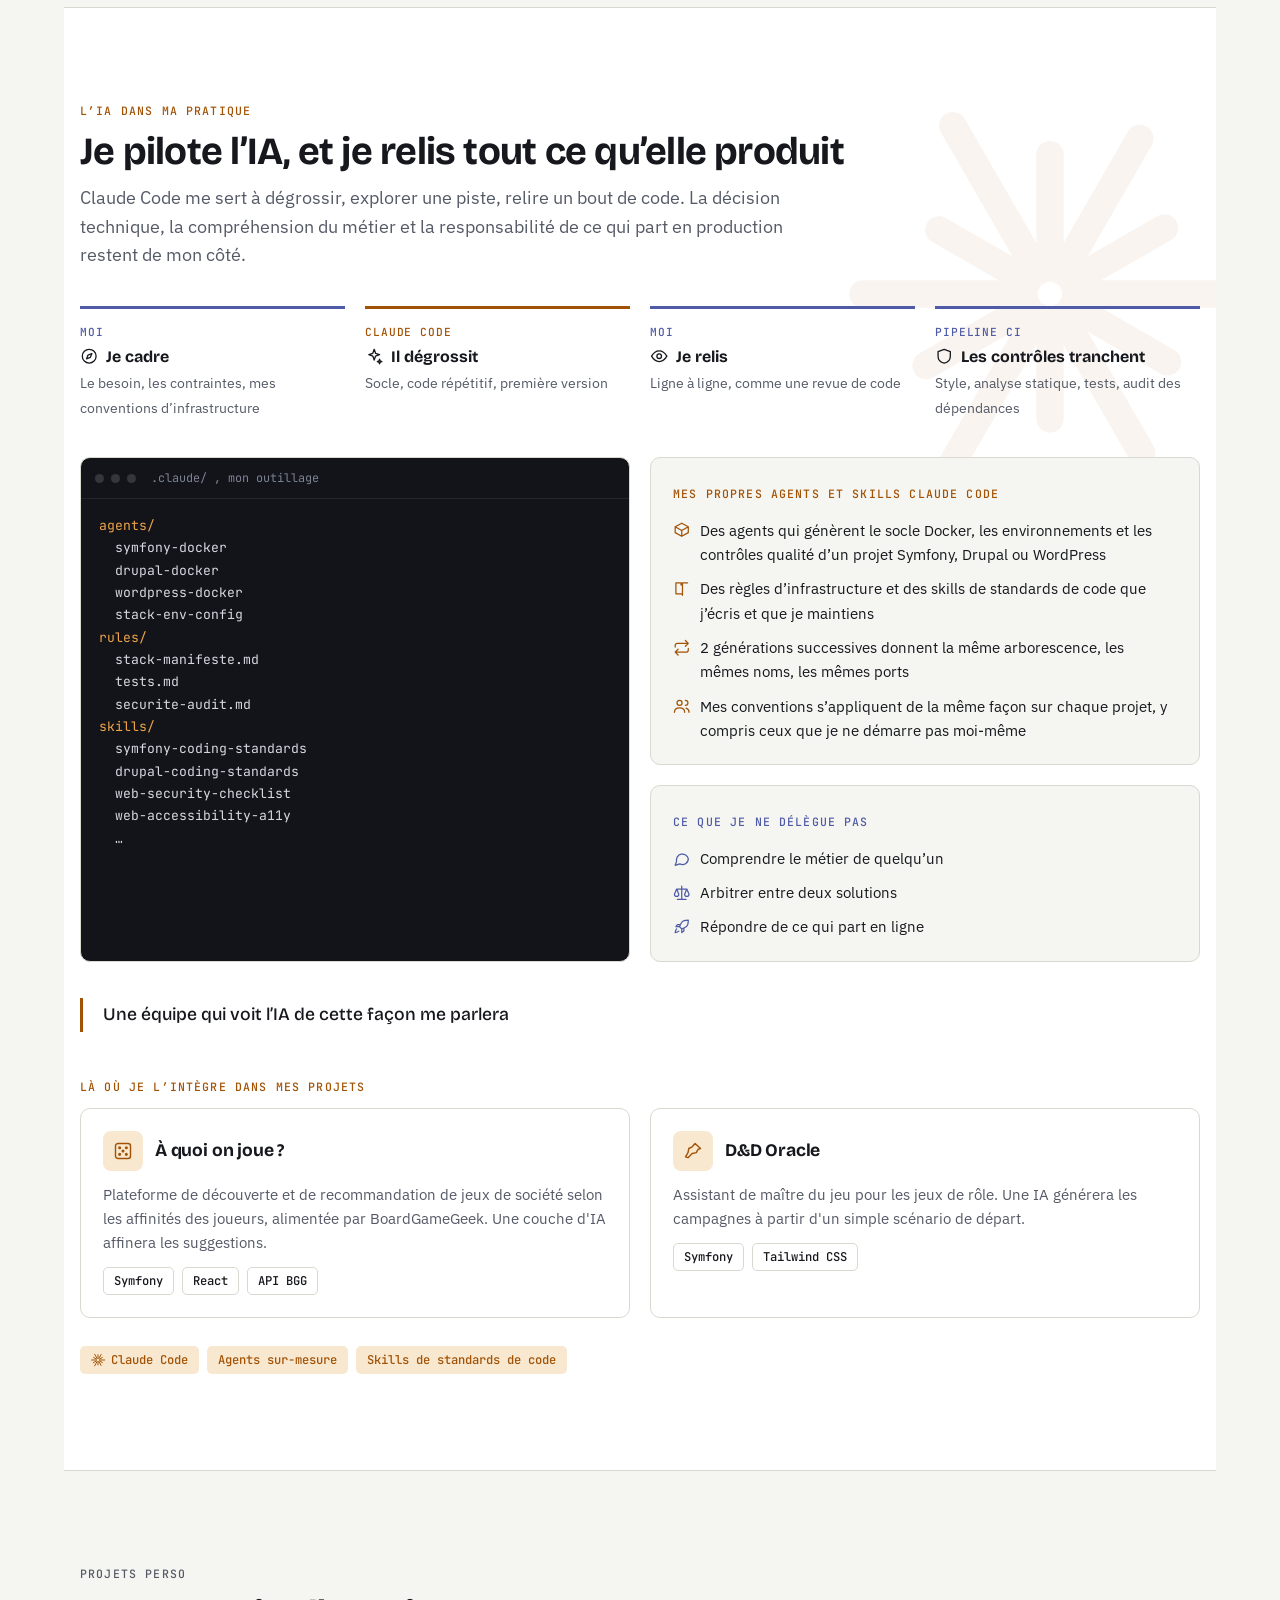
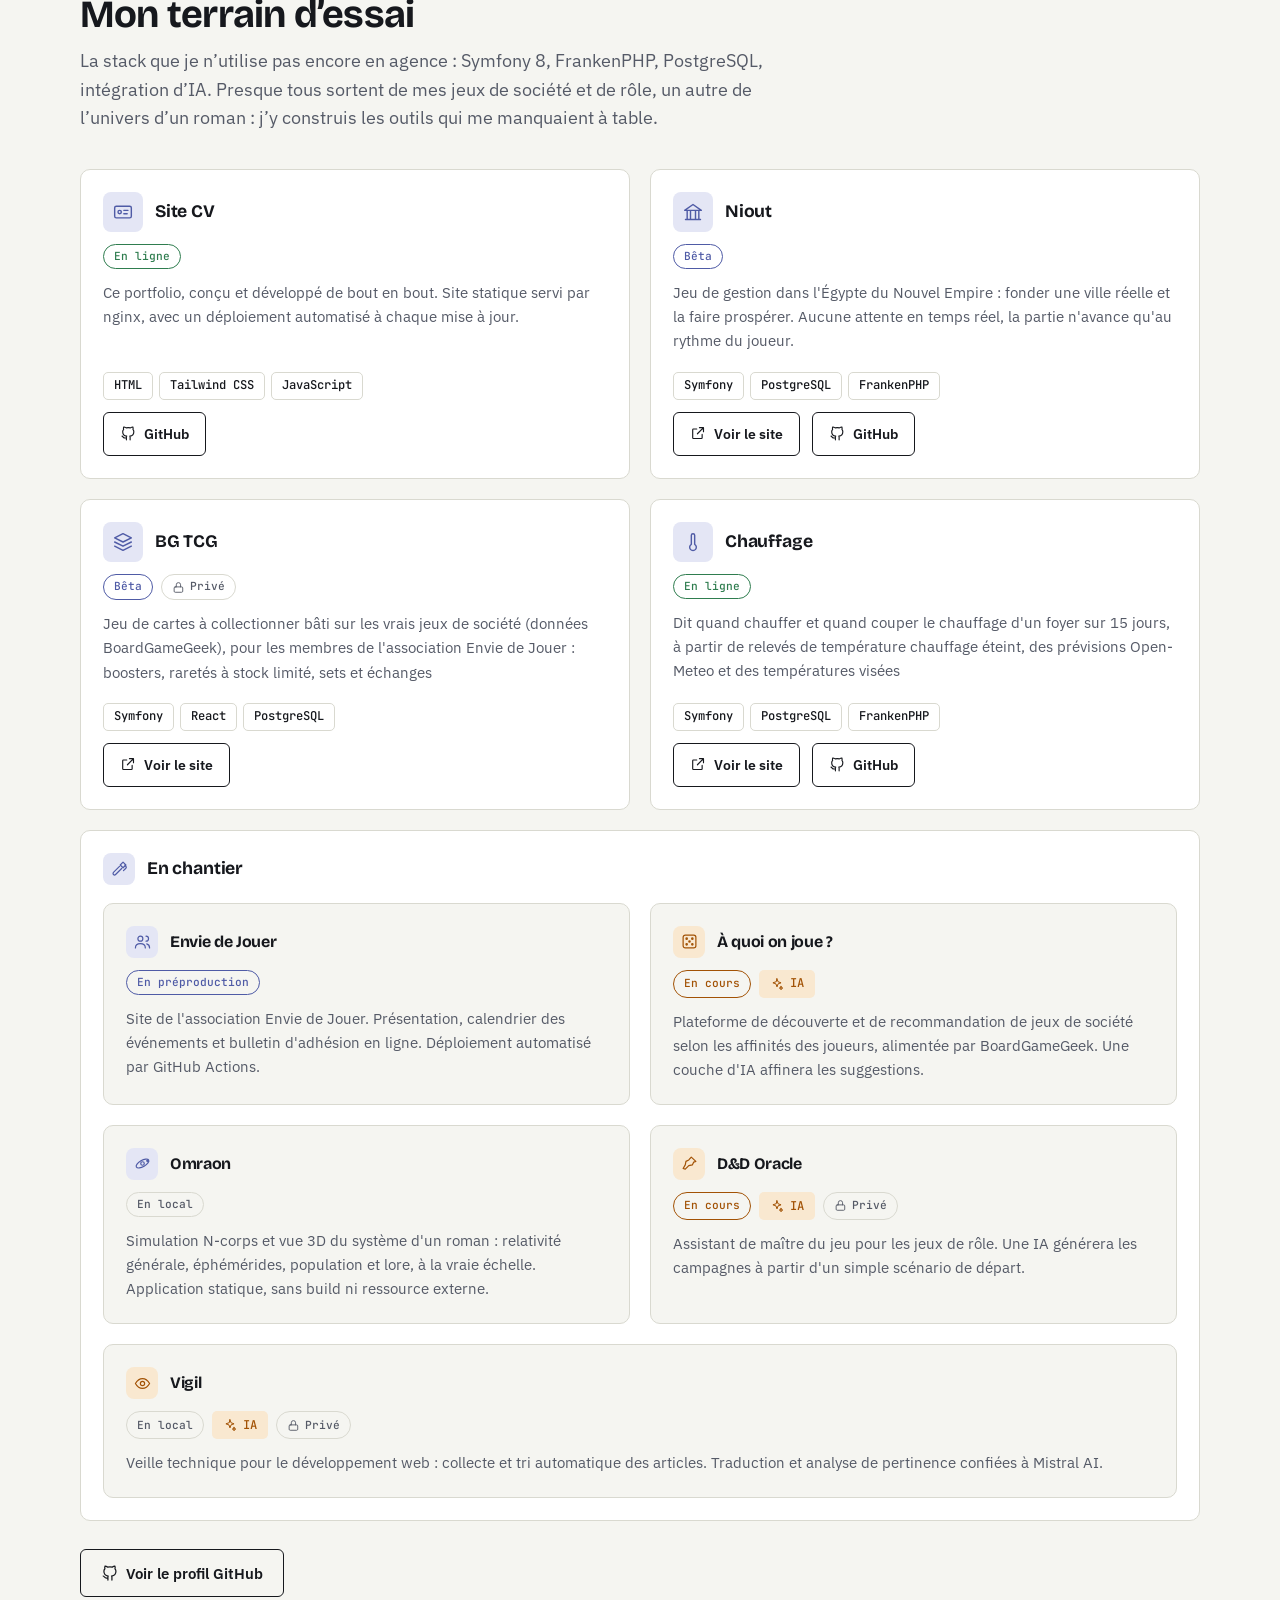
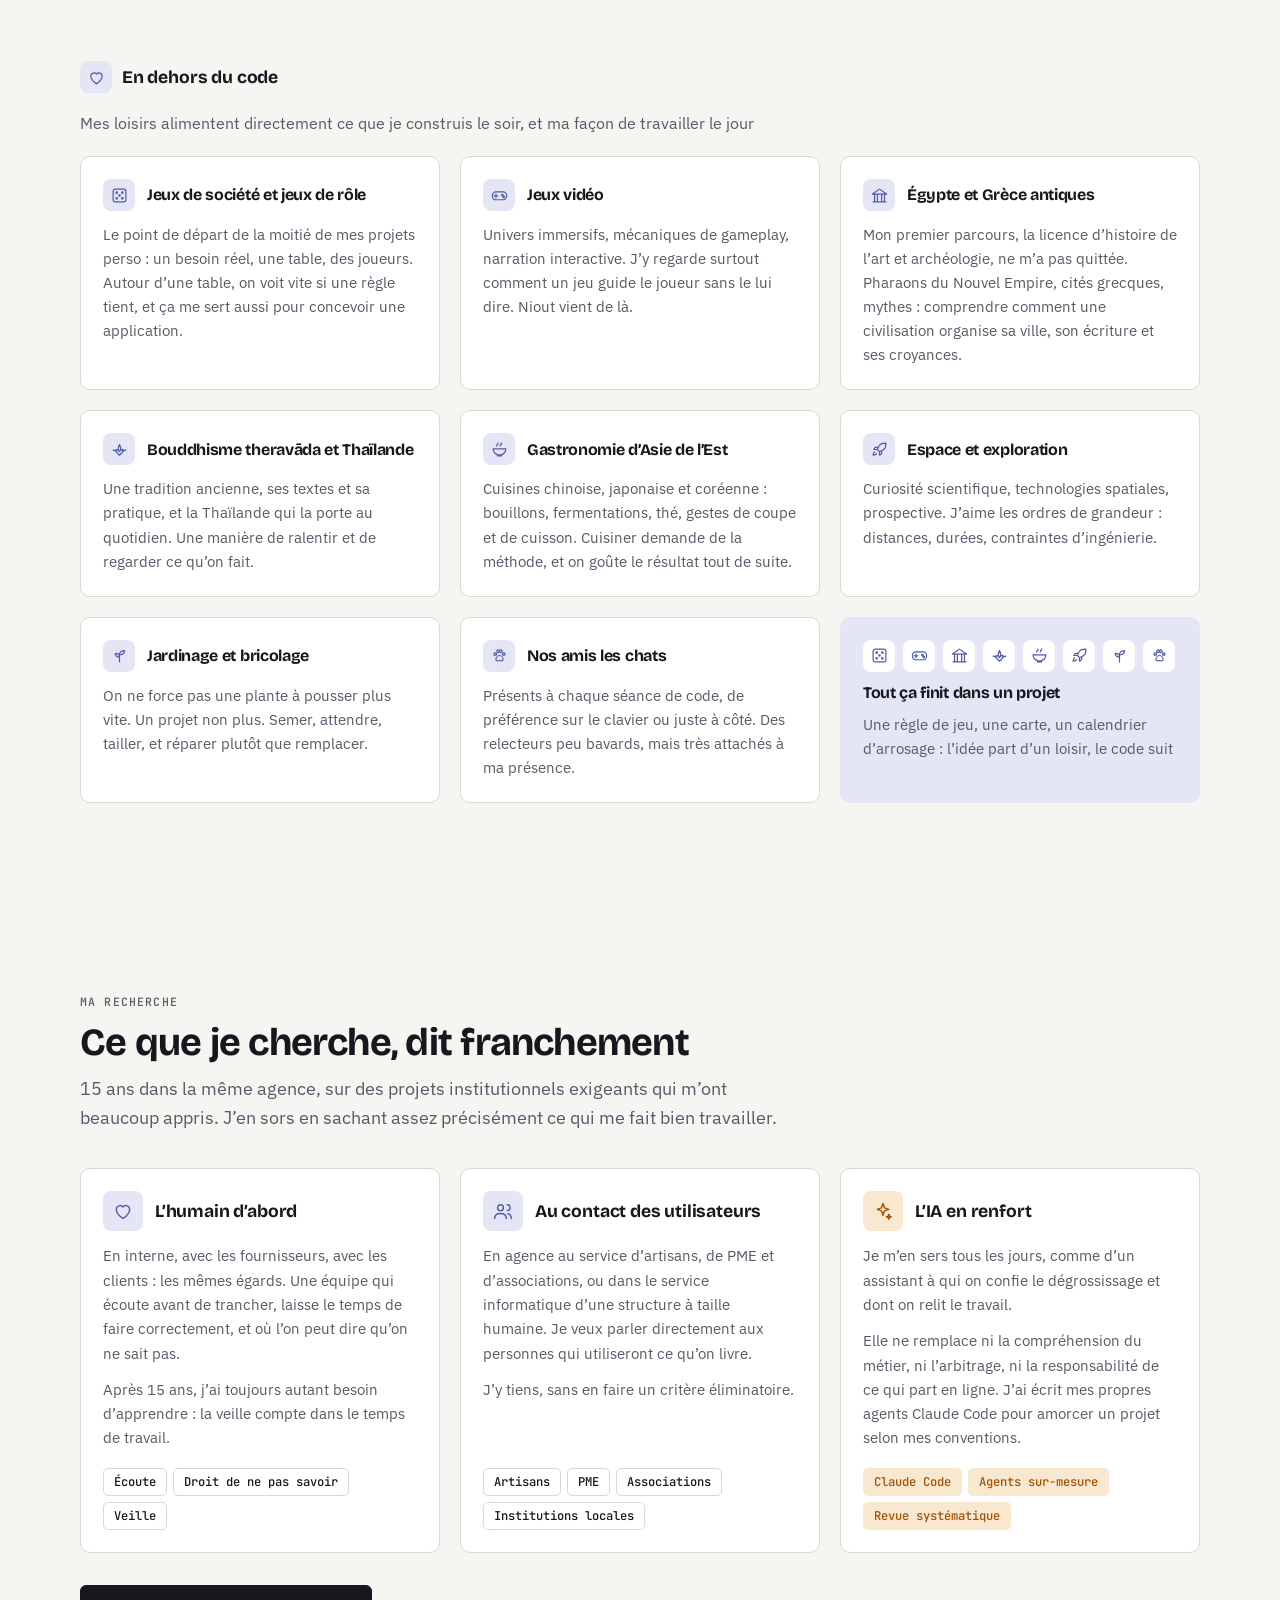
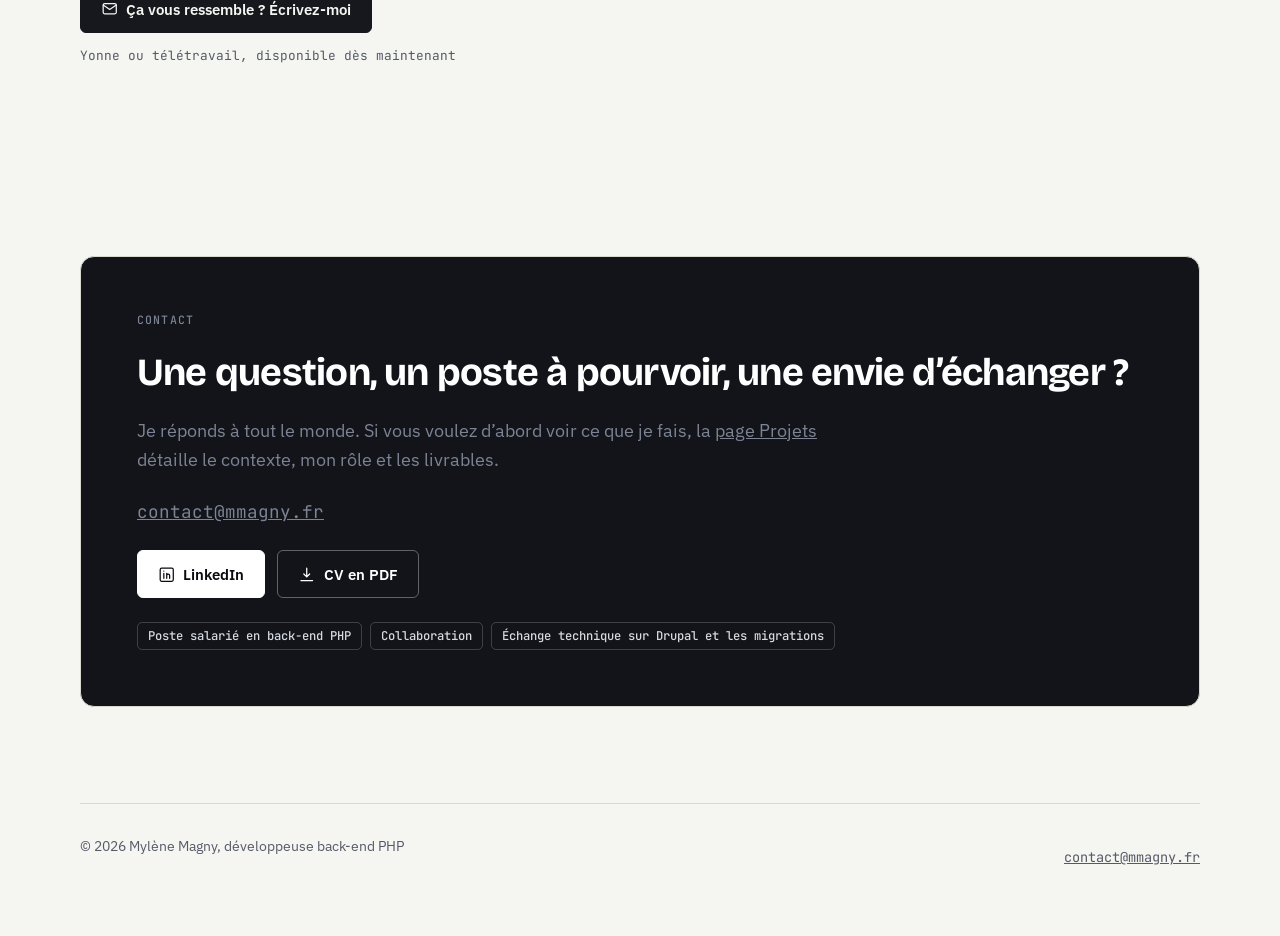
==== commit 437ca864: "feat(site): annoncer la disponibilité immédiate, dater la fin du poste chez Net.Com" ====
--- a/site/index.html
+++ b/site/index.html
@@ -77,7 +77,7 @@
     <title>Mylène Magny · Développeuse back-end PHP (Drupal/Symfony/WordPress)</title>
 
     <meta name="description"
-          content="Développeuse back-end PHP, Drupal, Symfony et WordPress, 15 ans en agence. Ouverte aux opportunités : je cherche une équipe où l&#39;humain passe avant, et des projets menés au contact de leurs utilisateurs."/>
+          content="Développeuse back-end PHP, Drupal, Symfony et WordPress, 15 ans en agence. Disponible dès maintenant : je cherche une équipe où l&#39;humain passe avant, et des projets menés au contact de leurs utilisateurs."/>
     <meta name="robots" content="index, follow, max-image-preview:large">
     <link rel="canonical" href="https://mmagny.fr/">
 
@@ -88,7 +88,7 @@
     <meta property="og:locale" content="fr_FR">
     <meta property="og:title" content="Mylène Magny · Développeuse back-end PHP (Drupal/Symfony/WordPress)">
     <meta property="og:description"
-          content="15 ans de back-end PHP, Drupal, WordPress et Symfony. Ouverte aux opportunités : une équipe où l&#39;humain passe avant, et des projets menés au contact de leurs utilisateurs.">
+          content="15 ans de back-end PHP, Drupal, WordPress et Symfony. Disponible dès maintenant : une équipe où l&#39;humain passe avant, et des projets menés au contact de leurs utilisateurs.">
     <meta property="og:type" content="website">
     <meta property="og:url" content="https://mmagny.fr/">
     <meta property="og:image" content="https://mmagny.fr/assets/img/og-image.png">
@@ -101,7 +101,7 @@
     <meta name="twitter:card" content="summary_large_image">
     <meta name="twitter:title" content="Mylène Magny · Développeuse back-end PHP (Drupal/Symfony/WordPress)">
     <meta name="twitter:description"
-          content="15 ans de back-end PHP, Drupal, WordPress et Symfony. Ouverte aux opportunités : une équipe où l&#39;humain passe avant, et des projets menés au contact de leurs utilisateurs.">
+          content="15 ans de back-end PHP, Drupal, WordPress et Symfony. Disponible dès maintenant : une équipe où l&#39;humain passe avant, et des projets menés au contact de leurs utilisateurs.">
     <meta name="twitter:image" content="https://mmagny.fr/assets/img/og-image.png">
 
     <link rel="icon" href="./assets/favicon/favicon.ico" sizes="any">
@@ -114,7 +114,7 @@
     <link rel="preconnect" href="https://fonts.googleapis.com">
     <link rel="preconnect" href="https://fonts.gstatic.com" crossorigin>
     <link href="https://fonts.googleapis.com/css2?family=Bricolage+Grotesque:opsz,wght@12..96,500;12..96,700;12..96,800&amp;family=IBM+Plex+Sans:wght@400;500;600&amp;family=JetBrains+Mono:wght@400;500;600&amp;display=swap" rel="stylesheet">
-    <link rel="stylesheet" href="./assets/css/site.css?v=20261112">
+    <link rel="stylesheet" href="./assets/css/site.css?v=20261127">
     <script>try{var th=localStorage.getItem('theme');if(th)document.documentElement.dataset.theme=th}catch(e){}</script>
 
 <!-- Matomo -->
@@ -159,7 +159,7 @@
 <main class="wrap" id="contenu" tabindex="-1">
 <div class="hero">
     <div>
-      <p class="avail">Ouverte aux opportunités, Yonne ou télétravail</p>
+      <p class="avail">Disponible dès maintenant, Yonne ou télétravail</p>
       <h1>Développeuse <span class="nw">back-end PHP</span>, <em class="nw">15 ans</em> de production</h1>
       <p class="lead" style="margin-top:22px">J’ai construit des sites qui ont duré, pour des institutions, des universités et des musées. Je cherche aujourd’hui une équipe qui met l’humain au centre, et des projets menés au contact de celles et ceux qui s’en servent.</p>
       <div class="tags"><span class="chip php">PHP</span><span class="chip php">Drupal 8+</span><span class="chip php">Symfony</span><span class="chip">WordPress</span><span class="chip">Elementor</span><span class="chip">Docker</span><span class="chip">Usines à sites</span><span class="chip">Migrations</span></div>
@@ -220,13 +220,13 @@
  <p><b style="color:var(--fg);font-weight:600">Développeuse full-stack</b></p><p>Un site mis en page avec Elementor que l'équipe du restaurant tient elle-même, et dont les personnalisations survivent aux mises à jour</p>
  <div class="stackrow"><span class="chip">WordPress</span><span class="chip">Elementor</span><span class="chip">Thème enfant</span><span class="chip">PHP</span></div><button type="button" class="more" data-open="la-madeleine">Voir le détail<span class="sr-only"> de La Madeleine</span> <svg class="ic" viewBox="0 0 24 24" aria-hidden="true"><path d="M5 12h14M13 6l6 6-6 6"></path></svg></button></article><article class="card link cta"><div class="top"><span class="tile"><svg class="ic" viewBox="0 0 24 24" aria-hidden="true"><path d="m12 2 10 5-10 5L2 7zM2 12l10 5 10-5M2 17l10 5 10-5"></path></svg></span><h3>27 projets détaillés</h3></div><p>Drupal, WordPress, Symfony : filtres par technologie et par domaine, avec le contexte, mon rôle, les livrables et le résultat de chacun</p><div class="stackrow"><span class="chip">21 Drupal</span><span class="chip">1 Symfony</span><span class="chip">5 WordPress</span></div><a class="more" href="./projets.html">Explorer tous les projets <svg class="ic" viewBox="0 0 24 24" aria-hidden="true"><path d="M5 12h14M13 6l6 6-6 6"></path></svg></a></article><!--/prerender:featured--></div>
     <div class="actions" style="margin-top:28px"><a class="btn" href="./projets.html" id="allp"><svg class="ic" data-i="arrow"></svg>Explorer tous les projets</a></div>
-    <p class="note" style="margin-top:16px">Projets réalisés dans le cadre de mon poste à l’agence Net.Com</p>
+    <p class="note" style="margin-top:16px">Projets réalisés à l’agence Net.Com</p>
   </section>
 
   <section id="experiences">
     <div class="head"><span class="label">Expérience</span><h2>De l’intégration au lead technique</h2><p class="body">15 ans en agence web, experte Drupal en contexte institutionnel, lead technique back-end</p></div>
     <div class="tl">
-      <div><span class="yr">2017 à aujourd’hui</span><div>
+      <div><span class="yr">2017 à 2026</span><div>
         <h3>Développeuse back-⁠end PHP, lead dev Drupal 8+</h3><p class="note">Agence Net.Com</p>
         <div class="cols" style="margin-top:14px"><div>
           <span class="label">Responsabilités techniques</span>
@@ -358,7 +358,7 @@
         <div class="stackrow"><span class="chip ia">Claude Code</span><span class="chip ia">Agents sur-mesure</span><span class="chip ia">Revue systématique</span></div></div>
     </div>
     <div class="actions" style="margin-top:32px"><a class="btn solid" href="#contact"><svg class="ic" data-i="mail"></svg>Ça vous ressemble ? Écrivez-moi</a></div>
-    <p class="note" style="margin-top:14px">Yonne ou télétravail, disponible pour échanger</p>
+    <p class="note" style="margin-top:14px">Yonne ou télétravail, disponible dès maintenant</p>
   </section>
 
   <section id="contact" style="border:0">
@@ -375,12 +375,12 @@
 <footer><span>© <span id="year"></span> Mylène Magny, développeuse back-⁠end PHP</span><a class="mono" href="mailto:contact@mmagny.fr">contact@mmagny.fr</a></footer>
 </main>
 <dialog id="modal" aria-label="Détail du projet"><button class="x" id="mx" type="button" aria-label="Fermer">✕</button><div class="panel" id="mpanel" style="border:0"></div><nav class="pnav" id="pnav" aria-label="Autres projets"></nav></dialog>
-<script src="./assets/js/icons.js?v=20261112"></script>
-<script src="./assets/js/theme.js?v=20261112"></script>
-<script src="./assets/js/projets-data.js?v=20261112"></script>
-<script src="./assets/js/personal-projects.js?v=20261112"></script>
-<script src="./assets/js/fiche.js?v=20261112"></script>
-<script src="./assets/js/home.js?v=20261112"></script>
-<script type="application/ld+json">{"@context": "https://schema.org", "@graph": [{"@type": "WebSite", "@id": "https://mmagny.fr/#site", "url": "https://mmagny.fr/", "name": "Mylène Magny", "inLanguage": "fr", "publisher": {"@id": "https://mmagny.fr/#mylene-magny"}}, {"@type": "ProfilePage", "@id": "https://mmagny.fr/#profil", "url": "https://mmagny.fr/", "name": "Mylène Magny, développeuse back-end PHP", "inLanguage": "fr", "isPartOf": {"@id": "https://mmagny.fr/#site"}, "mainEntity": {"@id": "https://mmagny.fr/#mylene-magny"}}, {"@type": "Person", "@id": "https://mmagny.fr/#mylene-magny", "name": "Mylène Magny", "jobTitle": "Développeuse back-end PHP", "description": "Développeuse back-end PHP, 15 ans d'expérience en agence web, lead dev Drupal depuis 2017. Drupal, Symfony et WordPress pour des institutions, des universités et des musées. Basée dans l'Yonne, ouverte au télétravail.", "url": "https://mmagny.fr/", "email": "contact@mmagny.fr", "inLanguage": "fr", "sameAs": ["https://www.linkedin.com/in/myl%C3%A8ne-magny-26943b146/", "https://github.com/mmagny89"], "worksFor": {"@type": "Organization", "name": "Net.Com"}, "knowsAbout": ["PHP", "Drupal", "Symfony", "WordPress", "Elementor", "Docker", "Git", "CI/CD", "Migrations de contenus", "Usines à sites", "Intégration d'API", "Claude Code"], "knowsLanguage": "fr", "alumniOf": [{"@type": "CollegeOrUniversity", "name": "Université Bourgogne Europe"}, {"@type": "EducationalOrganization", "name": "IUT Dijon-Auxerre-Nevers"}], "hasCredential": [{"@type": "EducationalOccupationalCredential", "name": "Certification Git", "recognizedBy": {"@type": "Organization", "name": "Dyma"}}, {"@type": "EducationalOccupationalCredential", "name": "Certification Docker", "recognizedBy": {"@type": "Organization", "name": "Dyma"}}, {"@type": "EducationalOccupationalCredential", "name": "Certification Symfony", "recognizedBy": {"@type": "Organization", "name": "Dyma"}}]}]}</script>
+<script src="./assets/js/icons.js?v=20261127"></script>
+<script src="./assets/js/theme.js?v=20261127"></script>
+<script src="./assets/js/projets-data.js?v=20261127"></script>
+<script src="./assets/js/personal-projects.js?v=20261127"></script>
+<script src="./assets/js/fiche.js?v=20261127"></script>
+<script src="./assets/js/home.js?v=20261127"></script>
+<script type="application/ld+json">{"@context": "https://schema.org", "@graph": [{"@type": "WebSite", "@id": "https://mmagny.fr/#site", "url": "https://mmagny.fr/", "name": "Mylène Magny", "inLanguage": "fr", "publisher": {"@id": "https://mmagny.fr/#mylene-magny"}}, {"@type": "ProfilePage", "@id": "https://mmagny.fr/#profil", "url": "https://mmagny.fr/", "name": "Mylène Magny, développeuse back-end PHP", "inLanguage": "fr", "isPartOf": {"@id": "https://mmagny.fr/#site"}, "mainEntity": {"@id": "https://mmagny.fr/#mylene-magny"}}, {"@type": "Person", "@id": "https://mmagny.fr/#mylene-magny", "name": "Mylène Magny", "jobTitle": "Développeuse back-end PHP", "description": "Développeuse back-end PHP, 15 ans d'expérience en agence web, lead dev Drupal depuis 2017. Drupal, Symfony et WordPress pour des institutions, des universités et des musées. Basée dans l'Yonne, ouverte au télétravail. Disponible dès maintenant.", "url": "https://mmagny.fr/", "email": "contact@mmagny.fr", "inLanguage": "fr", "sameAs": ["https://www.linkedin.com/in/myl%C3%A8ne-magny-26943b146/", "https://github.com/mmagny89"], "knowsAbout": ["PHP", "Drupal", "Symfony", "WordPress", "Elementor", "Docker", "Git", "CI/CD", "Migrations de contenus", "Usines à sites", "Intégration d'API", "Claude Code"], "knowsLanguage": "fr", "alumniOf": [{"@type": "CollegeOrUniversity", "name": "Université Bourgogne Europe"}, {"@type": "EducationalOrganization", "name": "IUT Dijon-Auxerre-Nevers"}], "hasCredential": [{"@type": "EducationalOccupationalCredential", "name": "Certification Git", "recognizedBy": {"@type": "Organization", "name": "Dyma"}}, {"@type": "EducationalOccupationalCredential", "name": "Certification Docker", "recognizedBy": {"@type": "Organization", "name": "Dyma"}}, {"@type": "EducationalOccupationalCredential", "name": "Certification Symfony", "recognizedBy": {"@type": "Organization", "name": "Dyma"}}]}]}</script>
 </body>
 </html>
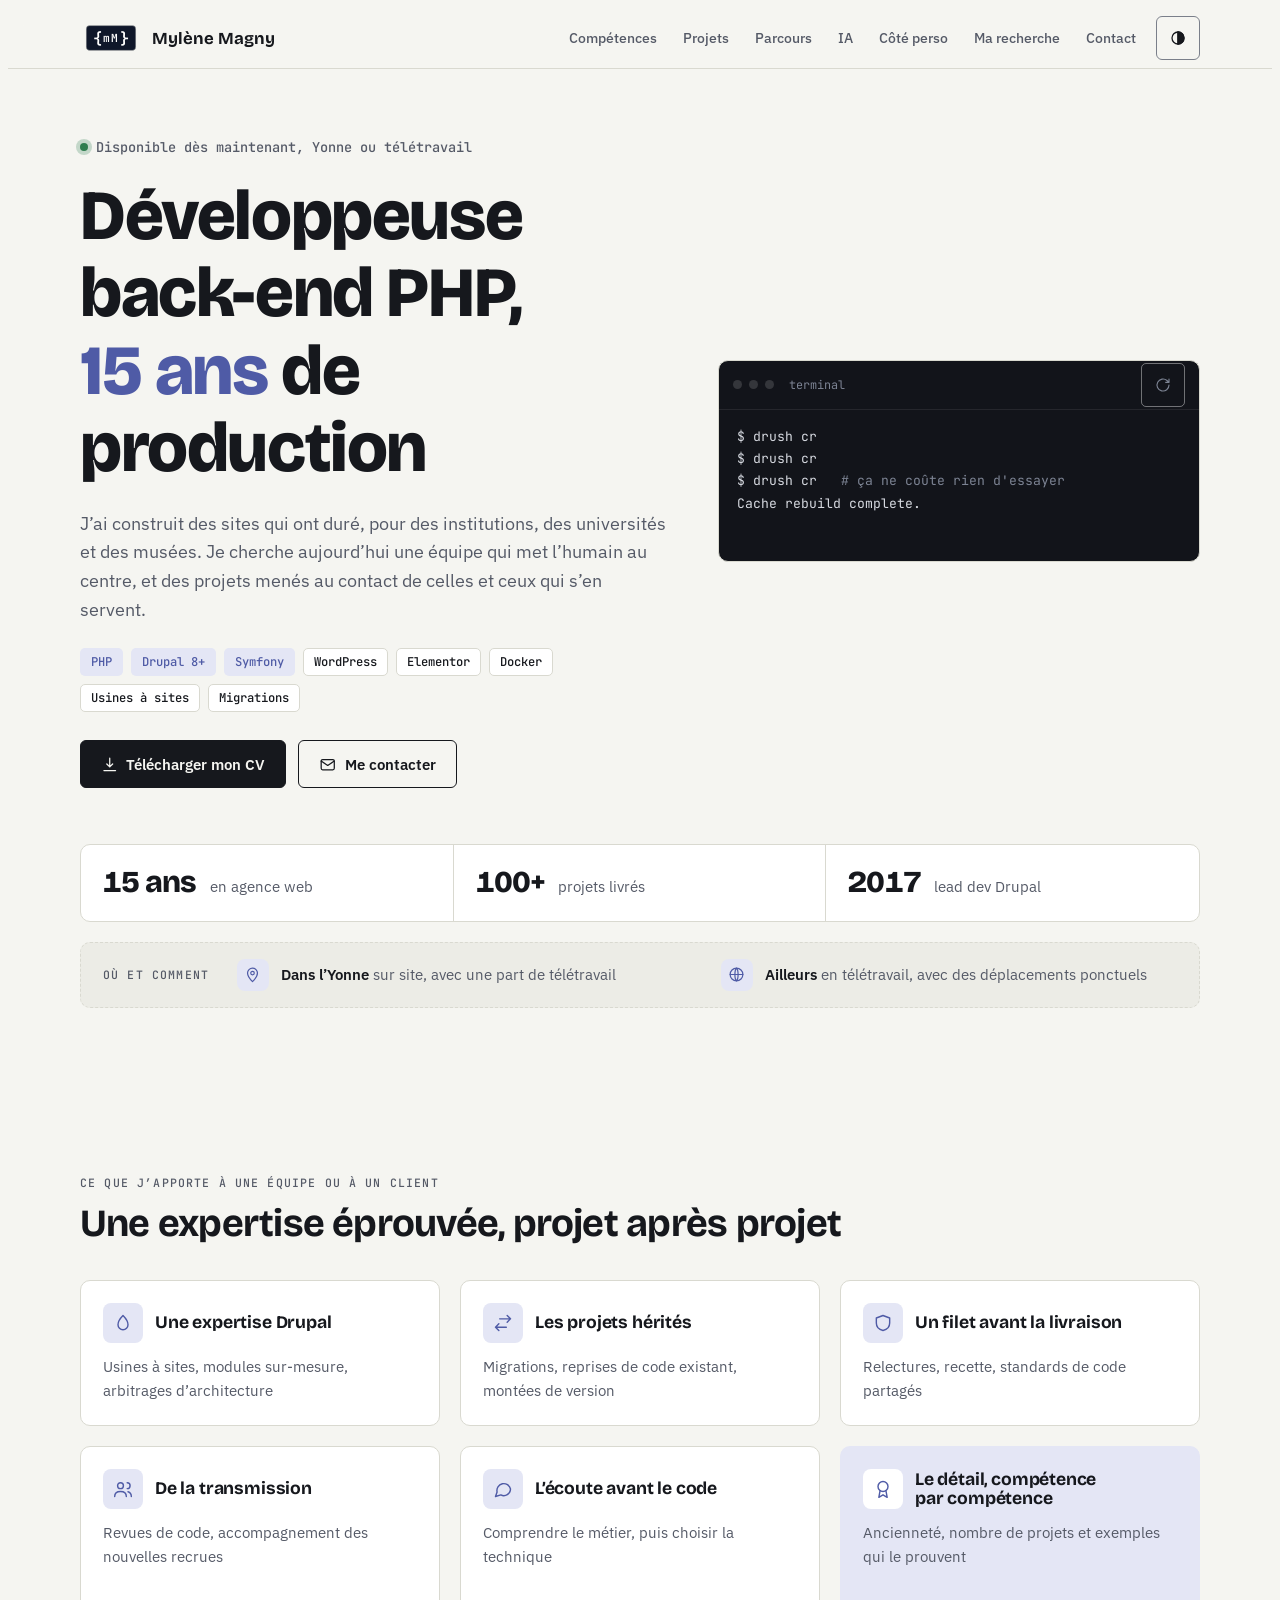
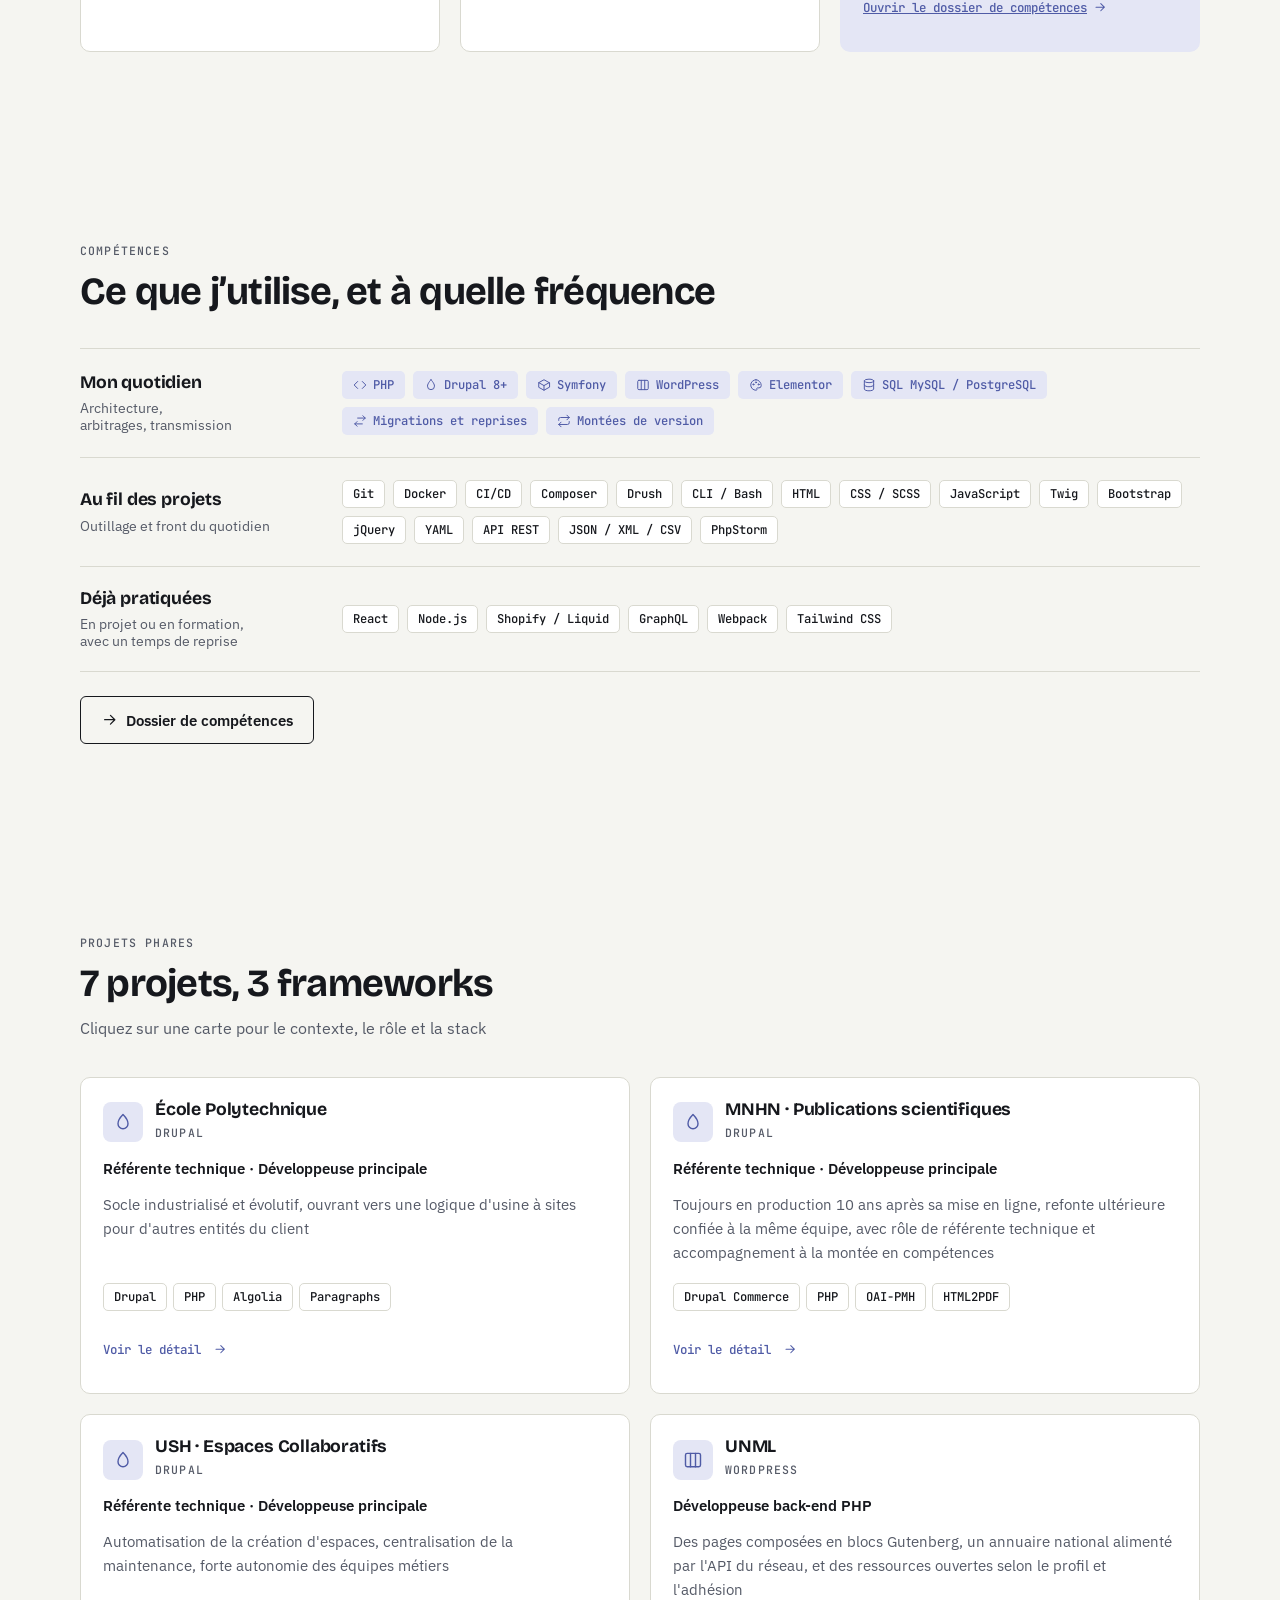
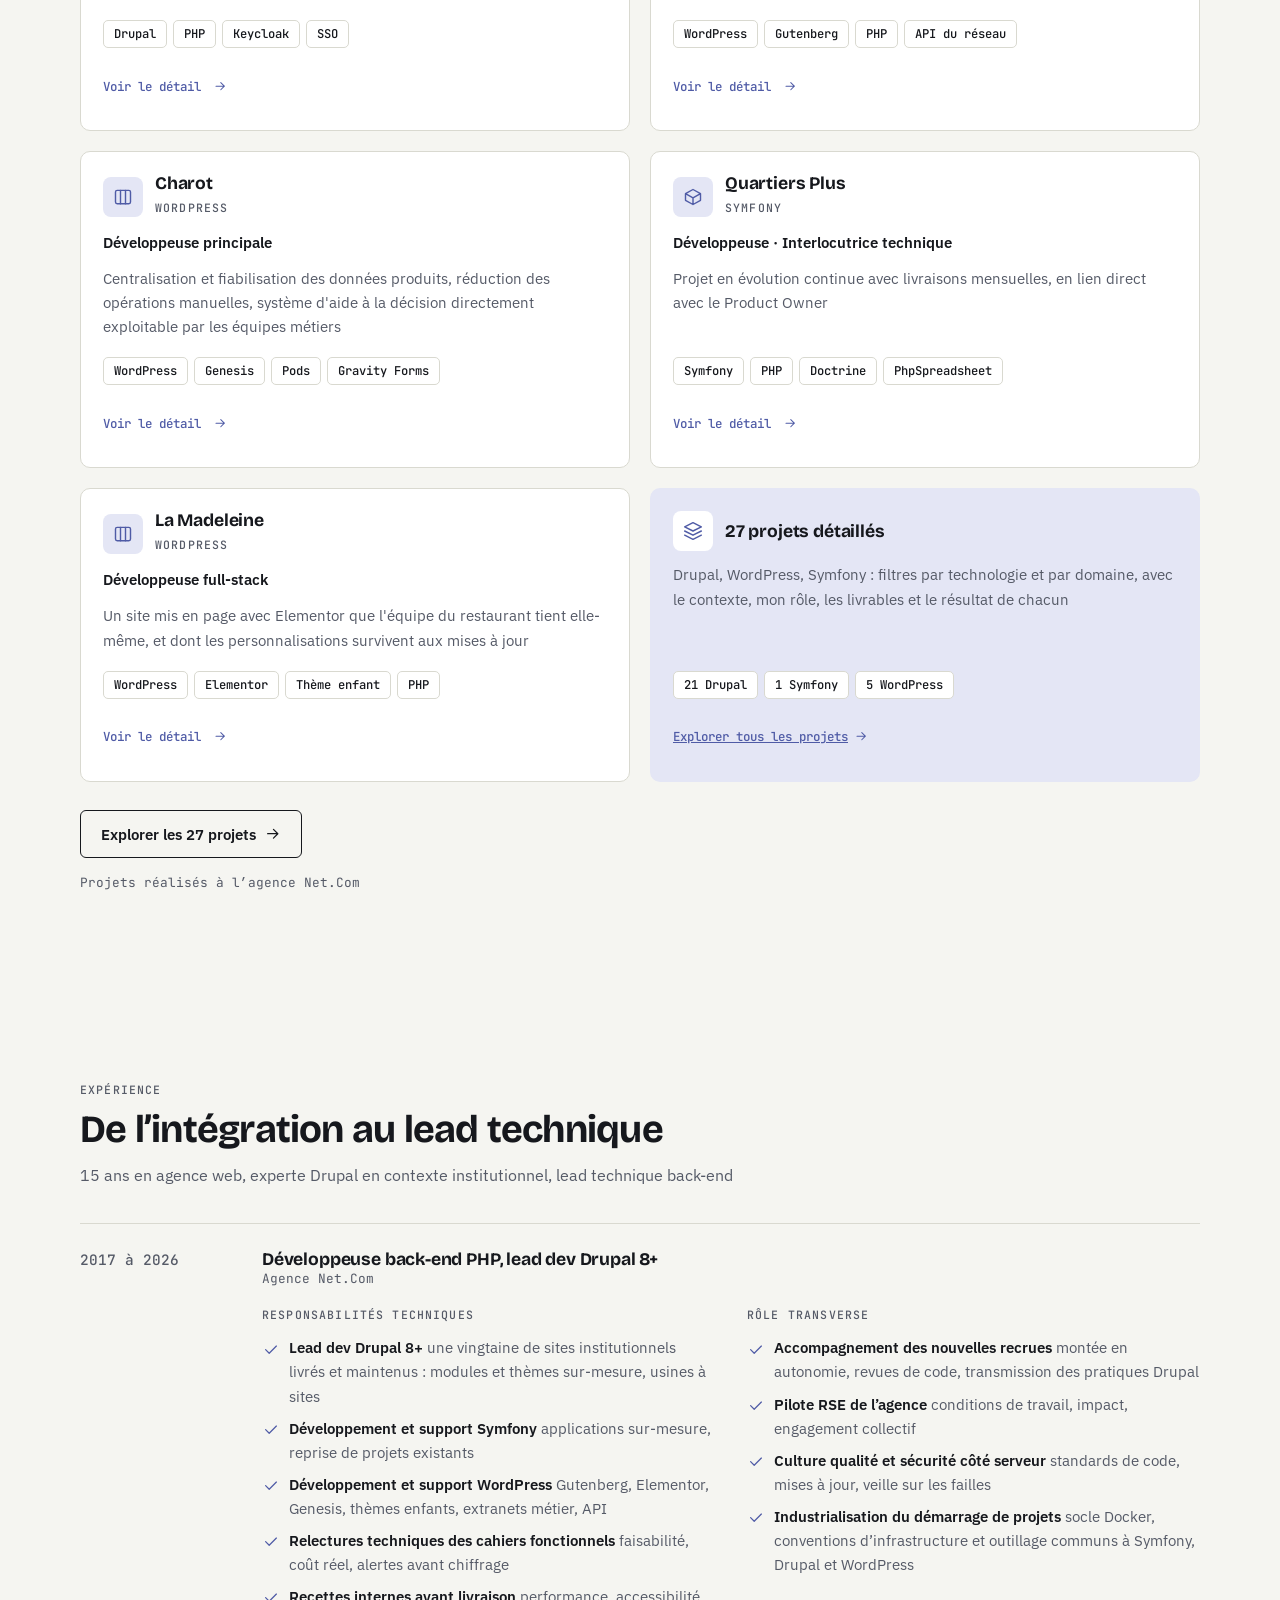
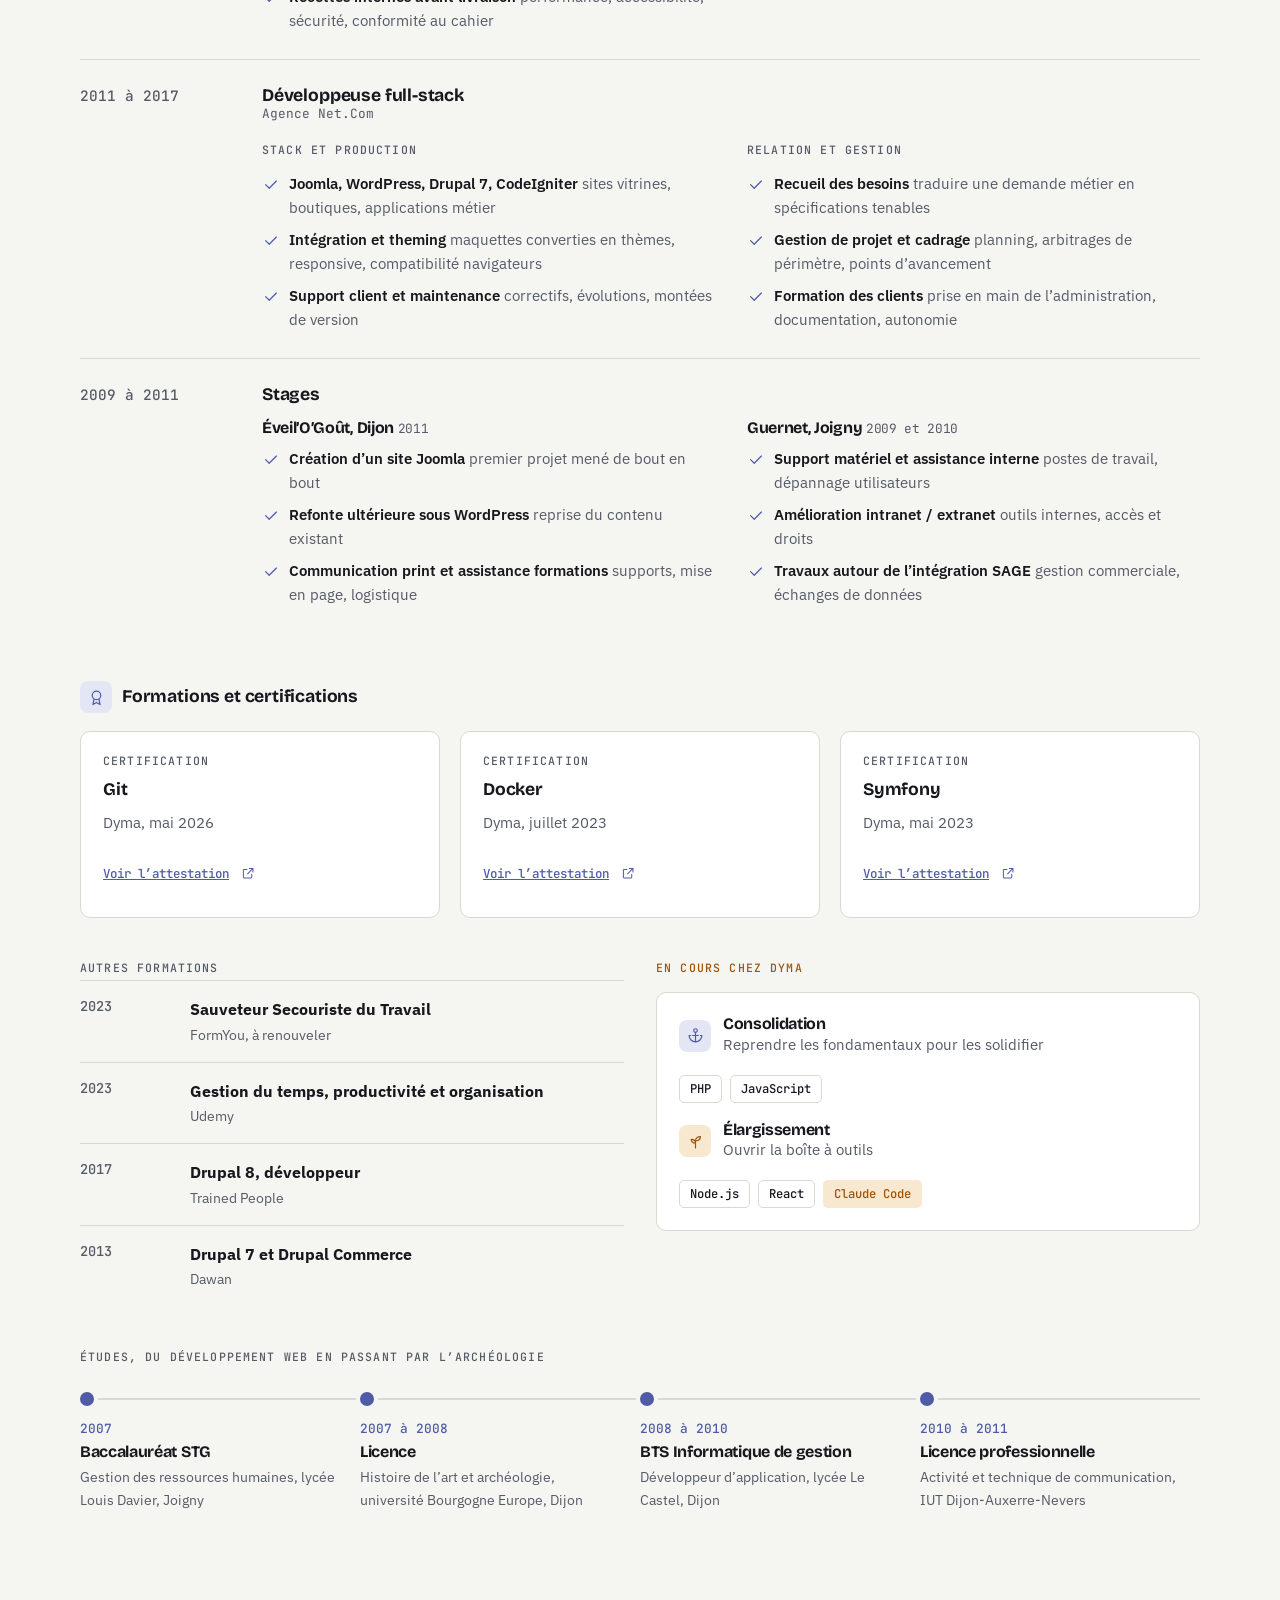
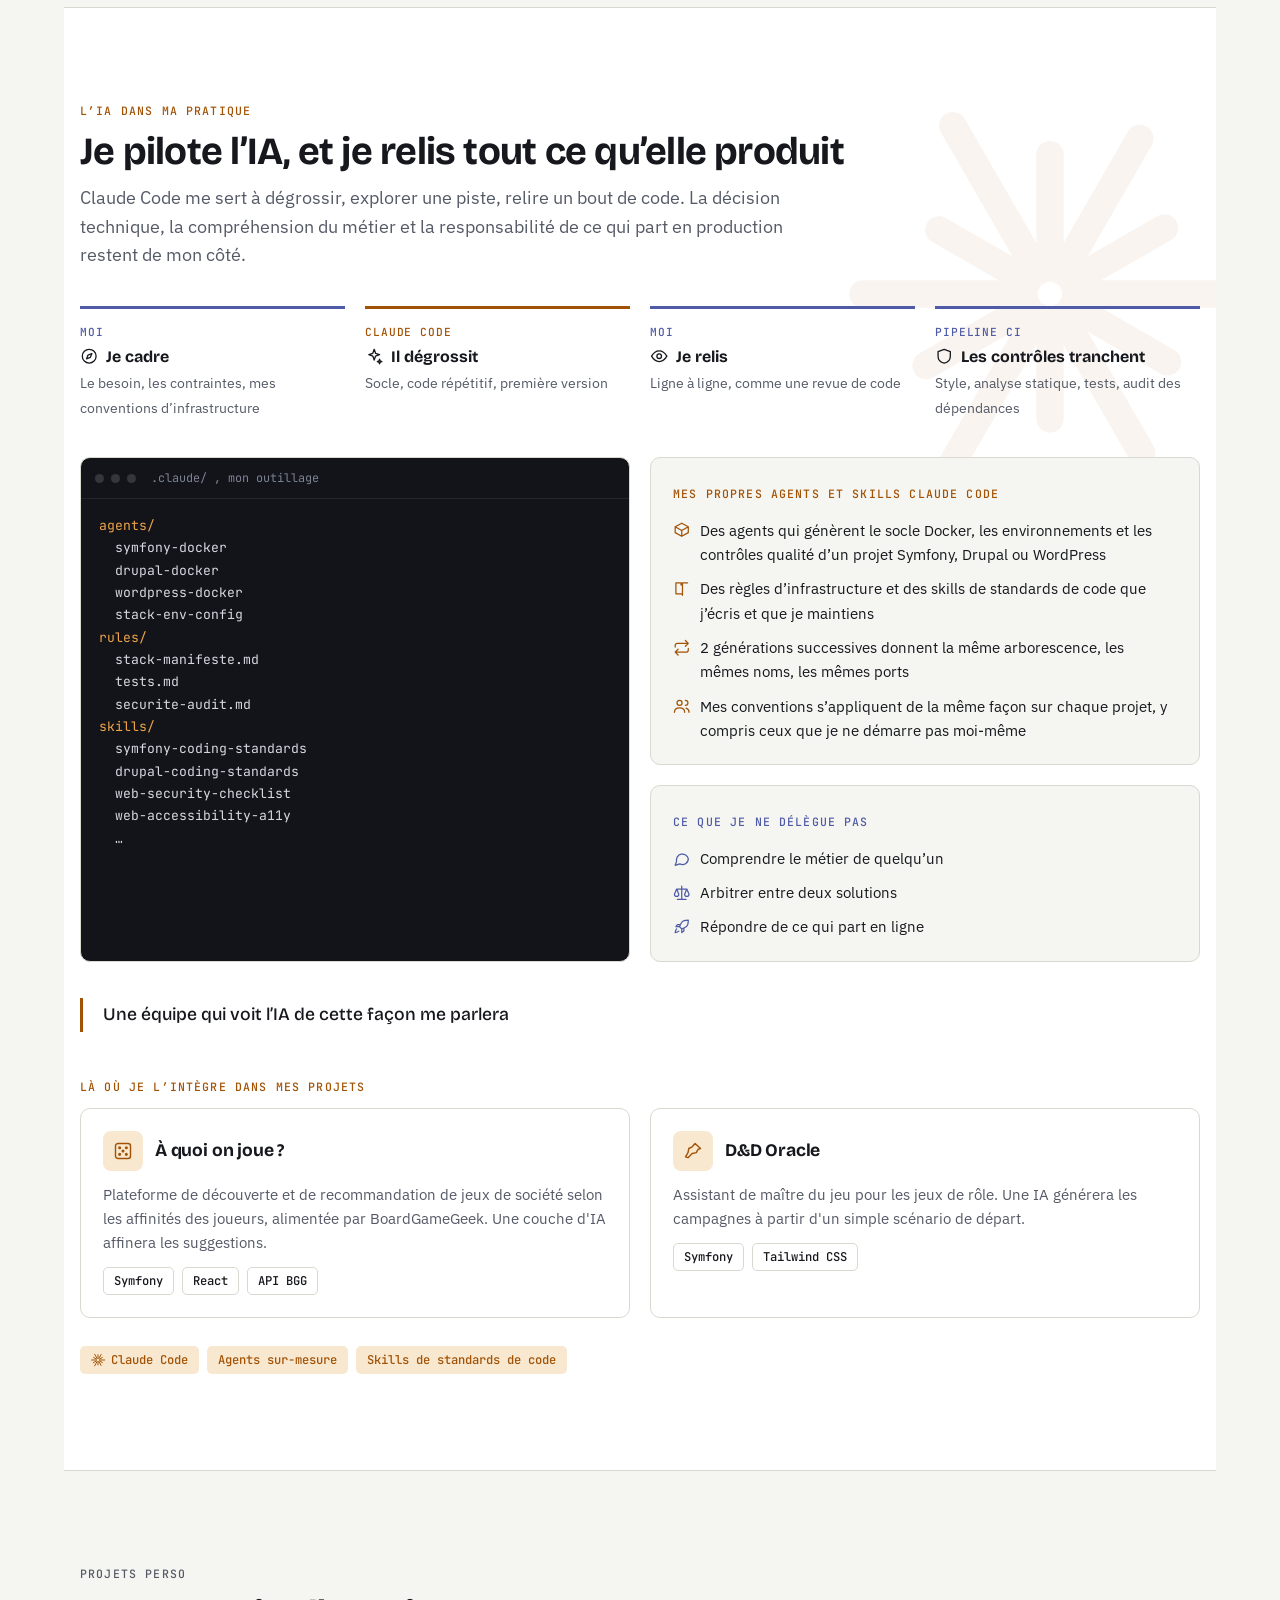
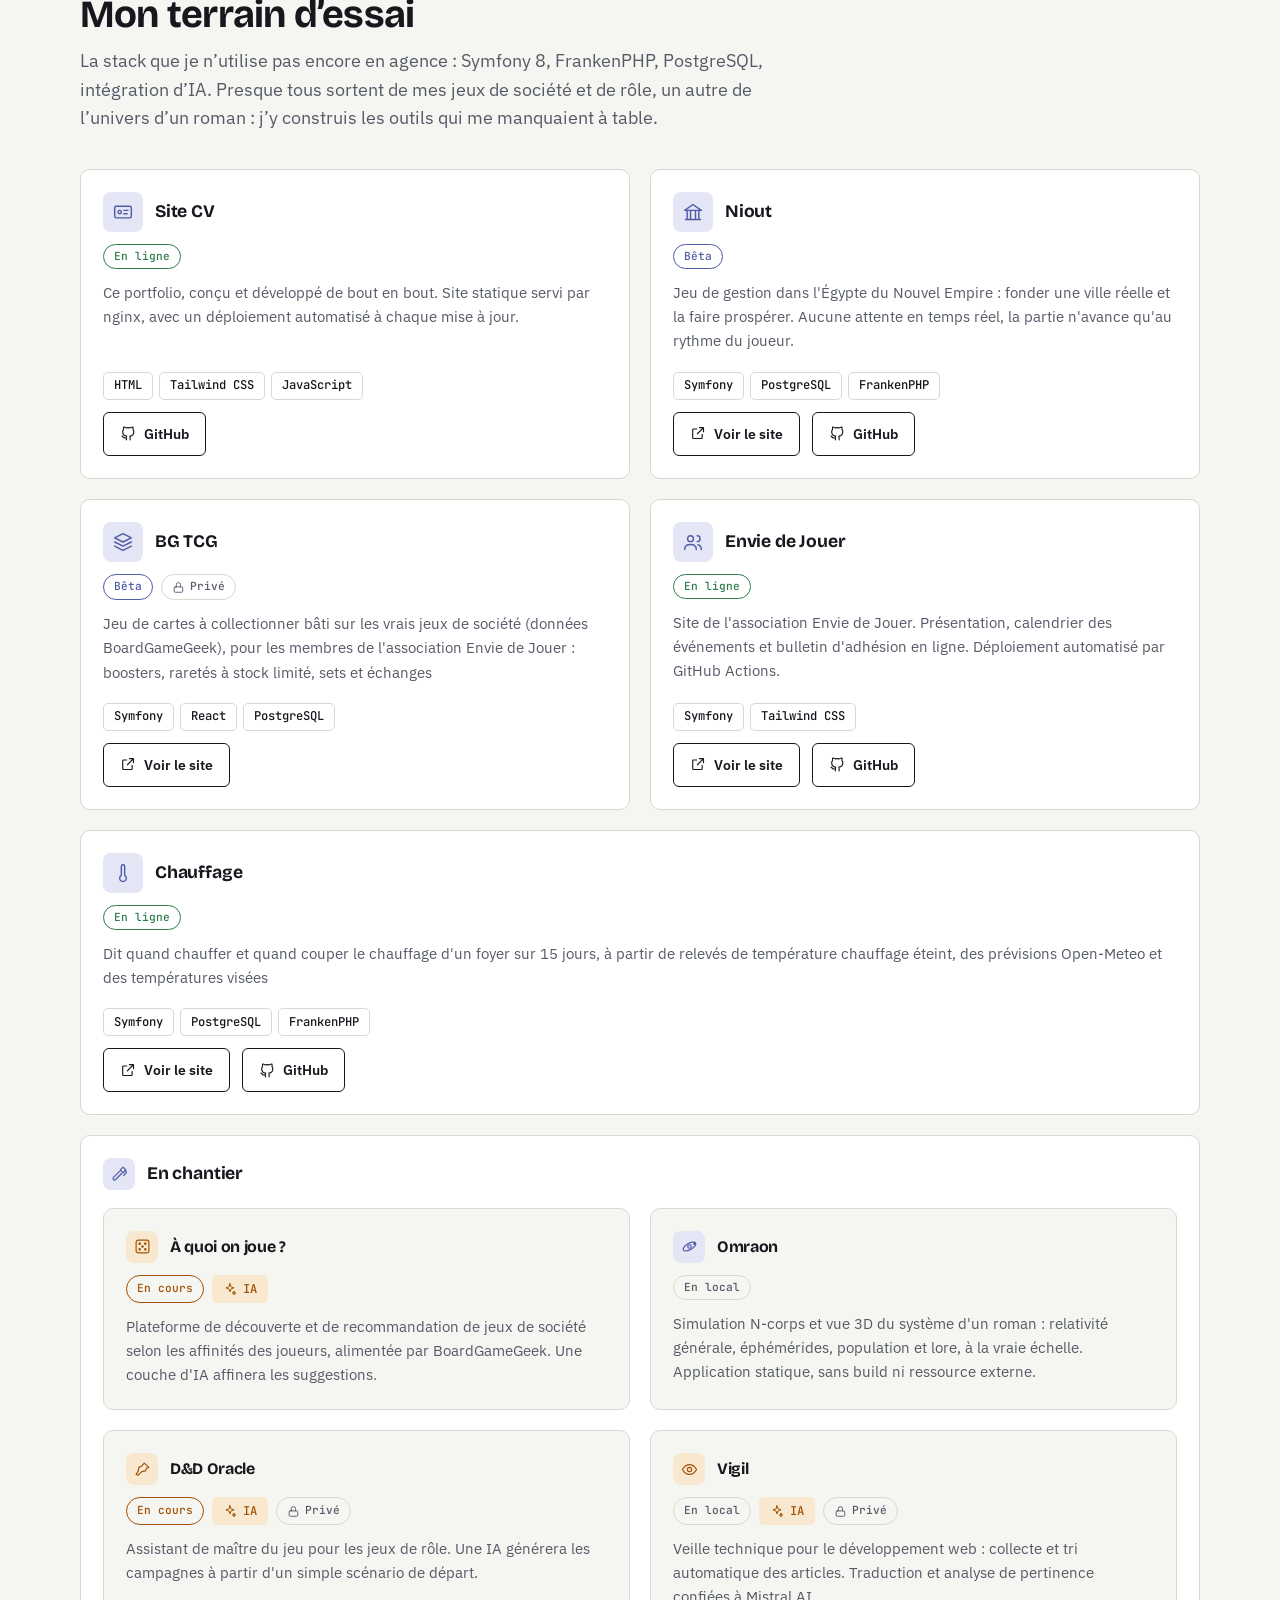
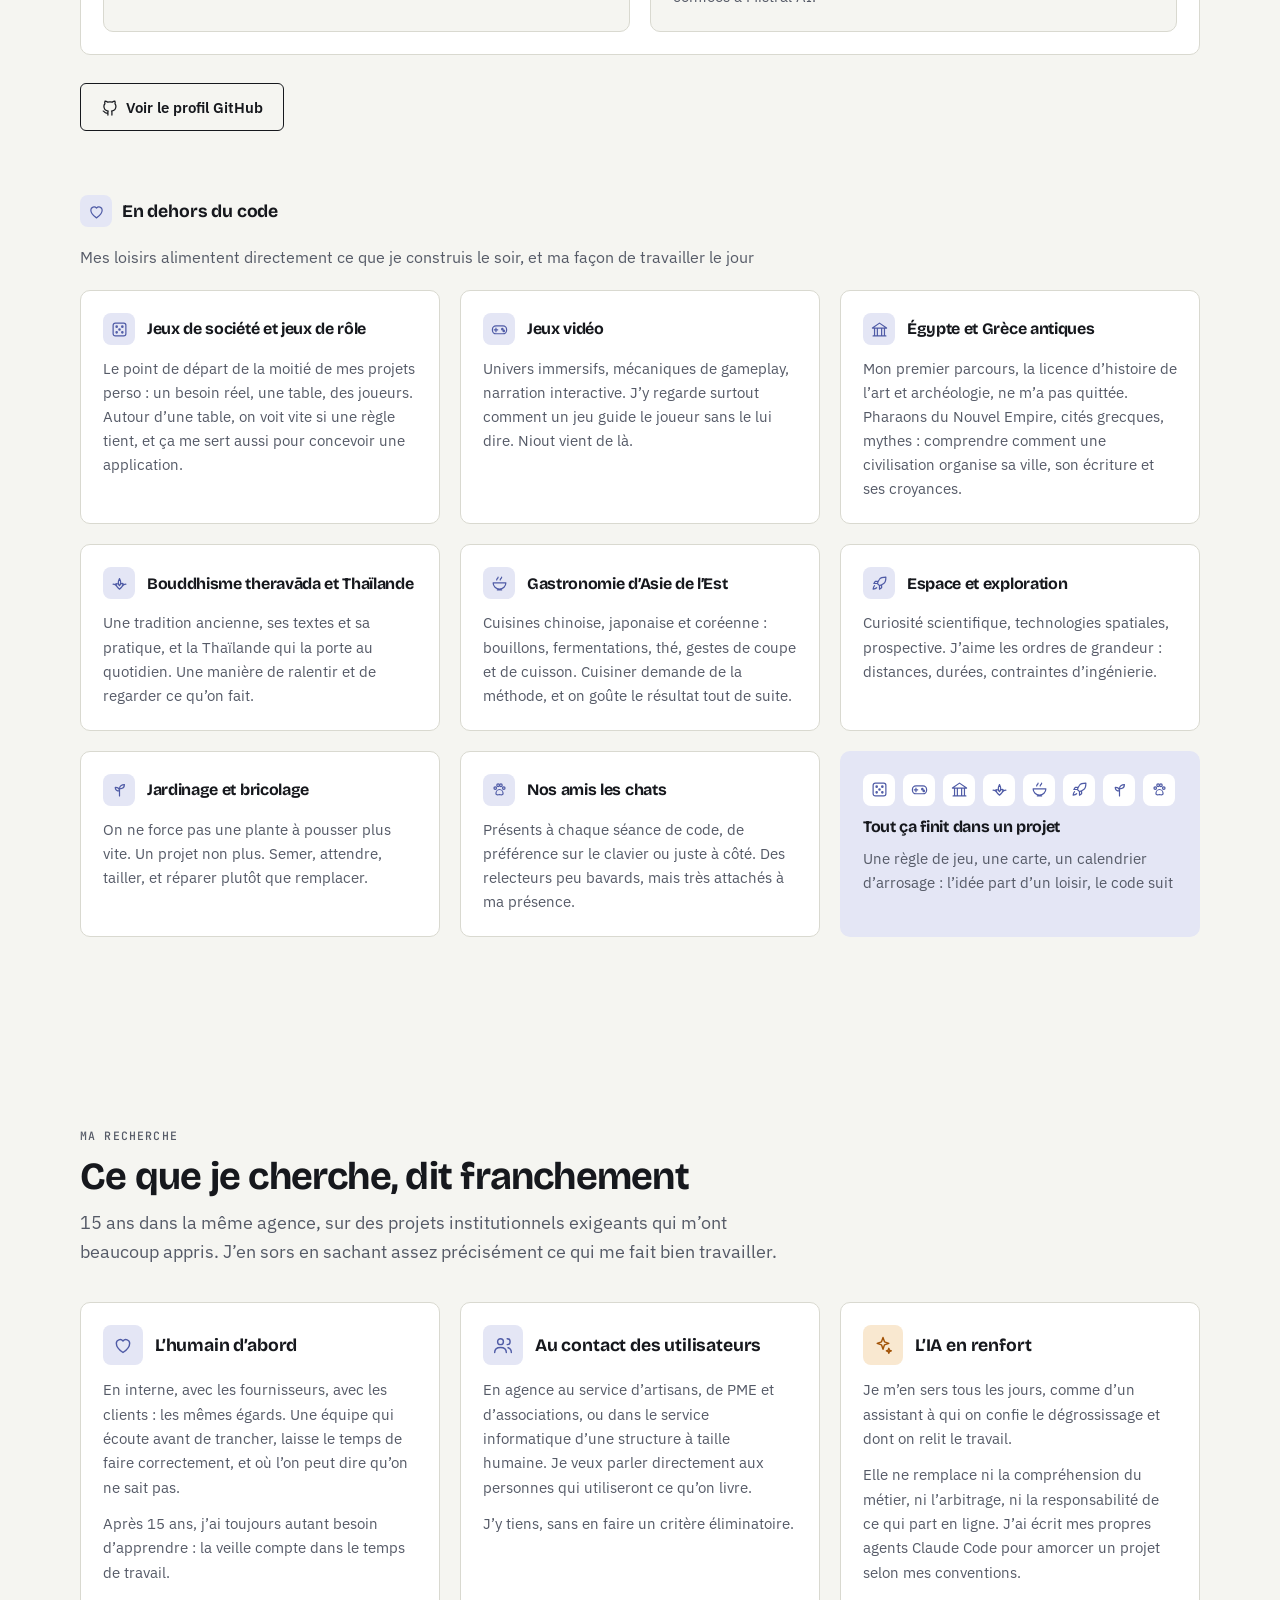
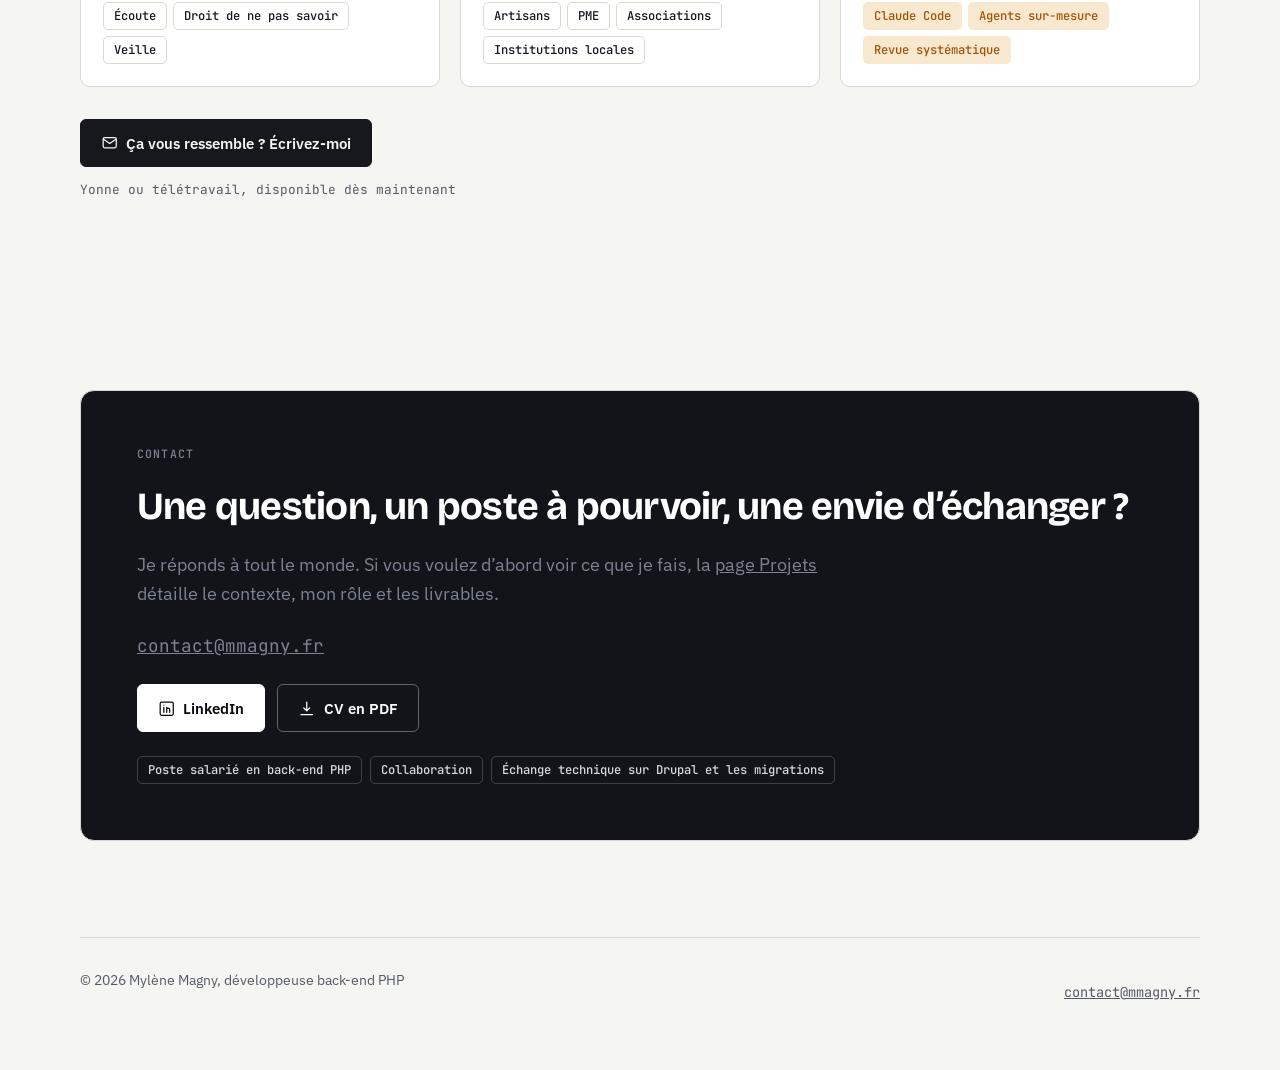
==== commit d61fd77b: "feat(site): Envie de Jouer est en ligne sur enviedejouer89.fr" ====
--- a/site/index.html
+++ b/site/index.html
@@ -114,7 +114,7 @@
     <link rel="preconnect" href="https://fonts.googleapis.com">
     <link rel="preconnect" href="https://fonts.gstatic.com" crossorigin>
     <link href="https://fonts.googleapis.com/css2?family=Bricolage+Grotesque:opsz,wght@12..96,500;12..96,700;12..96,800&amp;family=IBM+Plex+Sans:wght@400;500;600&amp;family=JetBrains+Mono:wght@400;500;600&amp;display=swap" rel="stylesheet">
-    <link rel="stylesheet" href="./assets/css/site.css?v=20261127">
+    <link rel="stylesheet" href="./assets/css/site.css?v=20261127b">
     <script>try{var th=localStorage.getItem('theme');if(th)document.documentElement.dataset.theme=th}catch(e){}</script>
 
 <!-- Matomo -->
@@ -332,8 +332,8 @@
 
   <section id="projets-perso">
     <div class="head"><span class="label">Projets perso</span><h2>Mon terrain d’essai</h2><p class="lead">La stack que je n’utilise pas encore en agence : Symfony 8, FrankenPHP, PostgreSQL, intégration d’IA. Presque tous sortent de mes jeux de société et de rôle, un autre de l’univers d’un roman : j’y construis les outils qui me manquaient à table.</p></div>
-    <div class="grid2" id="perso-pub"><!--prerender:perso-pub--><article class="card"><div class="top"><span class="tile "><svg class="ic" viewBox="0 0 24 24" aria-hidden="true"><rect x="2" y="5" width="20" height="14" rx="2"></rect><circle cx="8" cy="12" r="2"></circle><path d="M13 10h5M13 14h4"></path></svg></span><h3>Site CV</h3></div><div class="tags"><span class="status production">En ligne</span></div><p>Ce portfolio, conçu et développé de bout en bout. Site statique servi par nginx, avec un déploiement automatisé à chaque mise à jour.</p><div class="stackrow"><span class="chip">HTML</span><span class="chip">Tailwind CSS</span><span class="chip">JavaScript</span></div><div class="actions"><a class="btn sm" href="https://github.com/mmagny89/mmagny" target="_blank" rel="noopener"><svg class="ic" viewBox="0 0 24 24" aria-hidden="true"><path d="M9 19c-4 1.500-4-2-6-2.500M15 22v-3.500c0-1 .1-1.500-.5-2 3-.3 6-1.500 6-6.500a5 5 0 0 0-1.300-3.500 4.600 4.600 0 0 0-.1-3.500s-1.100-.4-3.600 1.300a12 12 0 0 0-6.400 0C6.600 2.600 5.500 3 5.500 3a4.600 4.600 0 0 0-.1 3.500A5 5 0 0 0 4 10c0 5 3 6.200 6 6.500-.6.500-.6 1.200-.5 2V22"></path></svg>GitHub<span class="sr-only"> de Site CV (nouvel onglet)</span></a></div></article><article class="card"><div class="top"><span class="tile "><svg class="ic" viewBox="0 0 24 24" aria-hidden="true"><path d="M3 21h18M5 21V10M9 21V10M15 21V10M19 21V10M2 10l10-7 10 7z"></path></svg></span><h3>Niout</h3></div><div class="tags"><span class="status beta">Bêta</span></div><p>Jeu de gestion dans l'Égypte du Nouvel Empire : fonder une ville réelle et la faire prospérer. Aucune attente en temps réel, la partie n'avance qu'au rythme du joueur.</p><div class="stackrow"><span class="chip">Symfony</span><span class="chip">PostgreSQL</span><span class="chip">FrankenPHP</span></div><div class="actions"><a class="btn sm" href="https://niout.mmagny.fr/" target="_blank" rel="noopener"><svg class="ic" viewBox="0 0 24 24" aria-hidden="true"><path d="M14 4h6v6M20 4l-9 9M18 14v5a1 1 0 0 1-1 1H5a1 1 0 0 1-1-1V7a1 1 0 0 1 1-1h5"></path></svg>Voir le site<span class="sr-only"> Niout (nouvel onglet)</span></a><a class="btn sm" href="https://github.com/mmagny89/niout" target="_blank" rel="noopener"><svg class="ic" viewBox="0 0 24 24" aria-hidden="true"><path d="M9 19c-4 1.500-4-2-6-2.500M15 22v-3.500c0-1 .1-1.500-.5-2 3-.3 6-1.500 6-6.500a5 5 0 0 0-1.300-3.500 4.600 4.600 0 0 0-.1-3.500s-1.100-.4-3.600 1.300a12 12 0 0 0-6.400 0C6.600 2.600 5.500 3 5.500 3a4.600 4.600 0 0 0-.1 3.500A5 5 0 0 0 4 10c0 5 3 6.200 6 6.500-.6.500-.6 1.200-.5 2V22"></path></svg>GitHub<span class="sr-only"> de Niout (nouvel onglet)</span></a></div></article><article class="card"><div class="top"><span class="tile "><svg class="ic" viewBox="0 0 24 24" aria-hidden="true"><path d="m12 2 10 5-10 5L2 7zM2 12l10 5 10-5M2 17l10 5 10-5"></path></svg></span><h3>BG TCG</h3></div><div class="tags"><span class="status beta">Bêta</span><span class="status"><svg class="ic" viewBox="0 0 24 24" aria-hidden="true"><rect x="4" y="11" width="16" height="10" rx="2"></rect><path d="M8 11V7a4 4 0 0 1 8 0v4"></path></svg> Privé</span></div><p>Jeu de cartes à collectionner bâti sur les vrais jeux de société (données BoardGameGeek), pour les membres de l'association Envie de Jouer : boosters, raretés à stock limité, sets et échanges</p><div class="stackrow"><span class="chip">Symfony</span><span class="chip">React</span><span class="chip">PostgreSQL</span></div><div class="actions"><a class="btn sm" href="https://bg-tcg.mmagny.fr/" target="_blank" rel="noopener"><svg class="ic" viewBox="0 0 24 24" aria-hidden="true"><path d="M14 4h6v6M20 4l-9 9M18 14v5a1 1 0 0 1-1 1H5a1 1 0 0 1-1-1V7a1 1 0 0 1 1-1h5"></path></svg>Voir le site<span class="sr-only"> BG TCG (nouvel onglet)</span></a></div></article><article class="card"><div class="top"><span class="tile "><svg class="ic" viewBox="0 0 24 24" aria-hidden="true"><path d="M14 14.800V4a2 2 0 0 0-4 0v10.800a4 4 0 1 0 4 0z"></path></svg></span><h3>Chauffage</h3></div><div class="tags"><span class="status production">En ligne</span></div><p>Dit quand chauffer et quand couper le chauffage d'un foyer sur 15 jours, à partir de relevés de température chauffage éteint, des prévisions Open-Meteo et des températures visées</p><div class="stackrow"><span class="chip">Symfony</span><span class="chip">PostgreSQL</span><span class="chip">FrankenPHP</span></div><div class="actions"><a class="btn sm" href="https://chauffage.mmagny.fr/" target="_blank" rel="noopener"><svg class="ic" viewBox="0 0 24 24" aria-hidden="true"><path d="M14 4h6v6M20 4l-9 9M18 14v5a1 1 0 0 1-1 1H5a1 1 0 0 1-1-1V7a1 1 0 0 1 1-1h5"></path></svg>Voir le site<span class="sr-only"> Chauffage (nouvel onglet)</span></a><a class="btn sm" href="https://github.com/mmagny89/chauffage" target="_blank" rel="noopener"><svg class="ic" viewBox="0 0 24 24" aria-hidden="true"><path d="M9 19c-4 1.500-4-2-6-2.500M15 22v-3.500c0-1 .1-1.500-.5-2 3-.3 6-1.500 6-6.500a5 5 0 0 0-1.300-3.500 4.600 4.600 0 0 0-.1-3.500s-1.100-.4-3.600 1.300a12 12 0 0 0-6.400 0C6.600 2.600 5.500 3 5.500 3a4.600 4.600 0 0 0-.1 3.500A5 5 0 0 0 4 10c0 5 3 6.200 6 6.500-.6.500-.6 1.200-.5 2V22"></path></svg>GitHub<span class="sr-only"> de Chauffage (nouvel onglet)</span></a></div></article><!--/prerender:perso-pub--></div>
-    <div class="card" style="margin-top:20px"><h3 class="top"><span class="tile sm" data-ic="hammer"></span>En chantier</h3><div class="grid2" id="perso-wip" style="margin-top:6px"><!--prerender:perso-wip--><div class="card" style="background:var(--bg)"><div class="top"><span class="tile sm "><svg class="ic" viewBox="0 0 24 24" aria-hidden="true"><circle cx="9" cy="8" r="3.5"></circle><path d="M2 21c0-4 3-6 7-6s7 2 7 6M17 4.5a3.5 3.5 0 0 1 0 7M22 21c0-3-1.5-5-4-5.7"></path></svg></span><h4>Envie de Jouer</h4></div><div class="tags"><span class="status staging">En préproduction</span></div><p>Site de l'association Envie de Jouer. Présentation, calendrier des événements et bulletin d'adhésion en ligne. Déploiement automatisé par GitHub Actions.</p></div><div class="card" style="background:var(--bg)"><div class="top"><span class="tile sm ia"><svg class="ic" viewBox="0 0 24 24" aria-hidden="true"><rect x="3" y="3" width="18" height="18" rx="3"></rect><circle cx="8" cy="8" r="1"></circle><circle cx="16" cy="8" r="1"></circle><circle cx="12" cy="12" r="1"></circle><circle cx="8" cy="16" r="1"></circle><circle cx="16" cy="16" r="1"></circle></svg></span><h4>À quoi on joue ?</h4></div><div class="tags"><span class="status wip">En cours</span><span class="chip ia"><svg class="ic" viewBox="0 0 24 24" aria-hidden="true"><path d="M12 3l1.8 5.2L19 10l-5.2 1.8L12 17l-1.8-5.2L5 10l5.2-1.8zM19 16l.8 2.2L22 19l-2.2.8L19 22l-.8-2.2L16 19l2.2-.8z"></path></svg>IA</span></div><p>Plateforme de découverte et de recommandation de jeux de société selon les affinités des joueurs, alimentée par BoardGameGeek. Une couche d'IA affinera les suggestions.</p></div><div class="card" style="background:var(--bg)"><div class="top"><span class="tile sm "><svg class="ic" viewBox="0 0 24 24" aria-hidden="true"><circle cx="12" cy="12" r="2.5"></circle><ellipse cx="12" cy="12" rx="10" ry="4.5" transform="rotate(-30 12 12)"></ellipse><circle cx="19" cy="8" r="1"></circle></svg></span><h4>Omraon</h4></div><div class="tags"><span class="status local">En local</span></div><p>Simulation N-corps et vue 3D du système d'un roman : relativité générale, éphémérides, population et lore, à la vraie échelle. Application statique, sans build ni ressource externe.</p></div><div class="card" style="background:var(--bg)"><div class="top"><span class="tile sm ia"><svg class="ic" viewBox="0 0 24 24" aria-hidden="true"><path d="M14.500 3 21 9l-3 1-2 4-5 1-5 5-3-1 3-5 1-5 4-2z"></path></svg></span><h4>D&amp;D Oracle</h4></div><div class="tags"><span class="status wip">En cours</span><span class="chip ia"><svg class="ic" viewBox="0 0 24 24" aria-hidden="true"><path d="M12 3l1.8 5.2L19 10l-5.2 1.8L12 17l-1.8-5.2L5 10l5.2-1.8zM19 16l.8 2.2L22 19l-2.2.8L19 22l-.8-2.2L16 19l2.2-.8z"></path></svg>IA</span><span class="status"><svg class="ic" viewBox="0 0 24 24" aria-hidden="true"><rect x="4" y="11" width="16" height="10" rx="2"></rect><path d="M8 11V7a4 4 0 0 1 8 0v4"></path></svg> Privé</span></div><p>Assistant de maître du jeu pour les jeux de rôle. Une IA générera les campagnes à partir d'un simple scénario de départ.</p></div><div class="card" style="background:var(--bg)"><div class="top"><span class="tile sm ia"><svg class="ic" viewBox="0 0 24 24" aria-hidden="true"><path d="M2 12s4-7 10-7 10 7 10 7-4 7-10 7S2 12 2 12z"></path><circle cx="12" cy="12" r="3"></circle></svg></span><h4>Vigil</h4></div><div class="tags"><span class="status local">En local</span><span class="chip ia"><svg class="ic" viewBox="0 0 24 24" aria-hidden="true"><path d="M12 3l1.8 5.2L19 10l-5.2 1.8L12 17l-1.8-5.2L5 10l5.2-1.8zM19 16l.8 2.2L22 19l-2.2.8L19 22l-.8-2.2L16 19l2.2-.8z"></path></svg>IA</span><span class="status"><svg class="ic" viewBox="0 0 24 24" aria-hidden="true"><rect x="4" y="11" width="16" height="10" rx="2"></rect><path d="M8 11V7a4 4 0 0 1 8 0v4"></path></svg> Privé</span></div><p>Veille technique pour le développement web : collecte et tri automatique des articles. Traduction et analyse de pertinence confiées à Mistral AI.</p></div><!--/prerender:perso-wip--></div></div>
+    <div class="grid2" id="perso-pub"><!--prerender:perso-pub--><article class="card"><div class="top"><span class="tile "><svg class="ic" viewBox="0 0 24 24" aria-hidden="true"><rect x="2" y="5" width="20" height="14" rx="2"></rect><circle cx="8" cy="12" r="2"></circle><path d="M13 10h5M13 14h4"></path></svg></span><h3>Site CV</h3></div><div class="tags"><span class="status production">En ligne</span></div><p>Ce portfolio, conçu et développé de bout en bout. Site statique servi par nginx, avec un déploiement automatisé à chaque mise à jour.</p><div class="stackrow"><span class="chip">HTML</span><span class="chip">Tailwind CSS</span><span class="chip">JavaScript</span></div><div class="actions"><a class="btn sm" href="https://github.com/mmagny89/mmagny" target="_blank" rel="noopener"><svg class="ic" viewBox="0 0 24 24" aria-hidden="true"><path d="M9 19c-4 1.500-4-2-6-2.500M15 22v-3.500c0-1 .1-1.500-.5-2 3-.3 6-1.500 6-6.500a5 5 0 0 0-1.300-3.500 4.600 4.600 0 0 0-.1-3.500s-1.100-.4-3.600 1.300a12 12 0 0 0-6.400 0C6.600 2.600 5.500 3 5.500 3a4.600 4.600 0 0 0-.1 3.500A5 5 0 0 0 4 10c0 5 3 6.200 6 6.500-.6.500-.6 1.200-.5 2V22"></path></svg>GitHub<span class="sr-only"> de Site CV (nouvel onglet)</span></a></div></article><article class="card"><div class="top"><span class="tile "><svg class="ic" viewBox="0 0 24 24" aria-hidden="true"><path d="M3 21h18M5 21V10M9 21V10M15 21V10M19 21V10M2 10l10-7 10 7z"></path></svg></span><h3>Niout</h3></div><div class="tags"><span class="status beta">Bêta</span></div><p>Jeu de gestion dans l'Égypte du Nouvel Empire : fonder une ville réelle et la faire prospérer. Aucune attente en temps réel, la partie n'avance qu'au rythme du joueur.</p><div class="stackrow"><span class="chip">Symfony</span><span class="chip">PostgreSQL</span><span class="chip">FrankenPHP</span></div><div class="actions"><a class="btn sm" href="https://niout.mmagny.fr/" target="_blank" rel="noopener"><svg class="ic" viewBox="0 0 24 24" aria-hidden="true"><path d="M14 4h6v6M20 4l-9 9M18 14v5a1 1 0 0 1-1 1H5a1 1 0 0 1-1-1V7a1 1 0 0 1 1-1h5"></path></svg>Voir le site<span class="sr-only"> Niout (nouvel onglet)</span></a><a class="btn sm" href="https://github.com/mmagny89/niout" target="_blank" rel="noopener"><svg class="ic" viewBox="0 0 24 24" aria-hidden="true"><path d="M9 19c-4 1.500-4-2-6-2.500M15 22v-3.500c0-1 .1-1.500-.5-2 3-.3 6-1.500 6-6.500a5 5 0 0 0-1.300-3.500 4.600 4.600 0 0 0-.1-3.500s-1.100-.4-3.600 1.300a12 12 0 0 0-6.400 0C6.600 2.600 5.500 3 5.500 3a4.600 4.600 0 0 0-.1 3.500A5 5 0 0 0 4 10c0 5 3 6.200 6 6.500-.6.500-.6 1.200-.5 2V22"></path></svg>GitHub<span class="sr-only"> de Niout (nouvel onglet)</span></a></div></article><article class="card"><div class="top"><span class="tile "><svg class="ic" viewBox="0 0 24 24" aria-hidden="true"><path d="m12 2 10 5-10 5L2 7zM2 12l10 5 10-5M2 17l10 5 10-5"></path></svg></span><h3>BG TCG</h3></div><div class="tags"><span class="status beta">Bêta</span><span class="status"><svg class="ic" viewBox="0 0 24 24" aria-hidden="true"><rect x="4" y="11" width="16" height="10" rx="2"></rect><path d="M8 11V7a4 4 0 0 1 8 0v4"></path></svg> Privé</span></div><p>Jeu de cartes à collectionner bâti sur les vrais jeux de société (données BoardGameGeek), pour les membres de l'association Envie de Jouer : boosters, raretés à stock limité, sets et échanges</p><div class="stackrow"><span class="chip">Symfony</span><span class="chip">React</span><span class="chip">PostgreSQL</span></div><div class="actions"><a class="btn sm" href="https://bg-tcg.mmagny.fr/" target="_blank" rel="noopener"><svg class="ic" viewBox="0 0 24 24" aria-hidden="true"><path d="M14 4h6v6M20 4l-9 9M18 14v5a1 1 0 0 1-1 1H5a1 1 0 0 1-1-1V7a1 1 0 0 1 1-1h5"></path></svg>Voir le site<span class="sr-only"> BG TCG (nouvel onglet)</span></a></div></article><article class="card"><div class="top"><span class="tile "><svg class="ic" viewBox="0 0 24 24" aria-hidden="true"><circle cx="9" cy="8" r="3.5"></circle><path d="M2 21c0-4 3-6 7-6s7 2 7 6M17 4.5a3.5 3.5 0 0 1 0 7M22 21c0-3-1.5-5-4-5.7"></path></svg></span><h3>Envie de Jouer</h3></div><div class="tags"><span class="status production">En ligne</span></div><p>Site de l'association Envie de Jouer. Présentation, calendrier des événements et bulletin d'adhésion en ligne. Déploiement automatisé par GitHub Actions.</p><div class="stackrow"><span class="chip">Symfony</span><span class="chip">Tailwind CSS</span></div><div class="actions"><a class="btn sm" href="https://enviedejouer89.fr/" target="_blank" rel="noopener"><svg class="ic" viewBox="0 0 24 24" aria-hidden="true"><path d="M14 4h6v6M20 4l-9 9M18 14v5a1 1 0 0 1-1 1H5a1 1 0 0 1-1-1V7a1 1 0 0 1 1-1h5"></path></svg>Voir le site<span class="sr-only"> Envie de Jouer (nouvel onglet)</span></a><a class="btn sm" href="https://github.com/mmagny89/edj" target="_blank" rel="noopener"><svg class="ic" viewBox="0 0 24 24" aria-hidden="true"><path d="M9 19c-4 1.500-4-2-6-2.500M15 22v-3.500c0-1 .1-1.500-.5-2 3-.3 6-1.500 6-6.500a5 5 0 0 0-1.300-3.500 4.600 4.600 0 0 0-.1-3.500s-1.100-.4-3.600 1.300a12 12 0 0 0-6.400 0C6.600 2.600 5.500 3 5.500 3a4.600 4.600 0 0 0-.1 3.500A5 5 0 0 0 4 10c0 5 3 6.200 6 6.500-.6.500-.6 1.200-.5 2V22"></path></svg>GitHub<span class="sr-only"> de Envie de Jouer (nouvel onglet)</span></a></div></article><article class="card"><div class="top"><span class="tile "><svg class="ic" viewBox="0 0 24 24" aria-hidden="true"><path d="M14 14.800V4a2 2 0 0 0-4 0v10.800a4 4 0 1 0 4 0z"></path></svg></span><h3>Chauffage</h3></div><div class="tags"><span class="status production">En ligne</span></div><p>Dit quand chauffer et quand couper le chauffage d'un foyer sur 15 jours, à partir de relevés de température chauffage éteint, des prévisions Open-Meteo et des températures visées</p><div class="stackrow"><span class="chip">Symfony</span><span class="chip">PostgreSQL</span><span class="chip">FrankenPHP</span></div><div class="actions"><a class="btn sm" href="https://chauffage.mmagny.fr/" target="_blank" rel="noopener"><svg class="ic" viewBox="0 0 24 24" aria-hidden="true"><path d="M14 4h6v6M20 4l-9 9M18 14v5a1 1 0 0 1-1 1H5a1 1 0 0 1-1-1V7a1 1 0 0 1 1-1h5"></path></svg>Voir le site<span class="sr-only"> Chauffage (nouvel onglet)</span></a><a class="btn sm" href="https://github.com/mmagny89/chauffage" target="_blank" rel="noopener"><svg class="ic" viewBox="0 0 24 24" aria-hidden="true"><path d="M9 19c-4 1.500-4-2-6-2.500M15 22v-3.500c0-1 .1-1.500-.5-2 3-.3 6-1.500 6-6.500a5 5 0 0 0-1.300-3.500 4.600 4.600 0 0 0-.1-3.500s-1.100-.4-3.600 1.300a12 12 0 0 0-6.400 0C6.600 2.600 5.500 3 5.500 3a4.600 4.600 0 0 0-.1 3.500A5 5 0 0 0 4 10c0 5 3 6.200 6 6.500-.6.500-.6 1.200-.5 2V22"></path></svg>GitHub<span class="sr-only"> de Chauffage (nouvel onglet)</span></a></div></article><!--/prerender:perso-pub--></div>
+    <div class="card" style="margin-top:20px"><h3 class="top"><span class="tile sm" data-ic="hammer"></span>En chantier</h3><div class="grid2" id="perso-wip" style="margin-top:6px"><!--prerender:perso-wip--><div class="card" style="background:var(--bg)"><div class="top"><span class="tile sm ia"><svg class="ic" viewBox="0 0 24 24" aria-hidden="true"><rect x="3" y="3" width="18" height="18" rx="3"></rect><circle cx="8" cy="8" r="1"></circle><circle cx="16" cy="8" r="1"></circle><circle cx="12" cy="12" r="1"></circle><circle cx="8" cy="16" r="1"></circle><circle cx="16" cy="16" r="1"></circle></svg></span><h4>À quoi on joue ?</h4></div><div class="tags"><span class="status wip">En cours</span><span class="chip ia"><svg class="ic" viewBox="0 0 24 24" aria-hidden="true"><path d="M12 3l1.8 5.2L19 10l-5.2 1.8L12 17l-1.8-5.2L5 10l5.2-1.8zM19 16l.8 2.2L22 19l-2.2.8L19 22l-.8-2.2L16 19l2.2-.8z"></path></svg>IA</span></div><p>Plateforme de découverte et de recommandation de jeux de société selon les affinités des joueurs, alimentée par BoardGameGeek. Une couche d'IA affinera les suggestions.</p></div><div class="card" style="background:var(--bg)"><div class="top"><span class="tile sm "><svg class="ic" viewBox="0 0 24 24" aria-hidden="true"><circle cx="12" cy="12" r="2.5"></circle><ellipse cx="12" cy="12" rx="10" ry="4.5" transform="rotate(-30 12 12)"></ellipse><circle cx="19" cy="8" r="1"></circle></svg></span><h4>Omraon</h4></div><div class="tags"><span class="status local">En local</span></div><p>Simulation N-corps et vue 3D du système d'un roman : relativité générale, éphémérides, population et lore, à la vraie échelle. Application statique, sans build ni ressource externe.</p></div><div class="card" style="background:var(--bg)"><div class="top"><span class="tile sm ia"><svg class="ic" viewBox="0 0 24 24" aria-hidden="true"><path d="M14.500 3 21 9l-3 1-2 4-5 1-5 5-3-1 3-5 1-5 4-2z"></path></svg></span><h4>D&amp;D Oracle</h4></div><div class="tags"><span class="status wip">En cours</span><span class="chip ia"><svg class="ic" viewBox="0 0 24 24" aria-hidden="true"><path d="M12 3l1.8 5.2L19 10l-5.2 1.8L12 17l-1.8-5.2L5 10l5.2-1.8zM19 16l.8 2.2L22 19l-2.2.8L19 22l-.8-2.2L16 19l2.2-.8z"></path></svg>IA</span><span class="status"><svg class="ic" viewBox="0 0 24 24" aria-hidden="true"><rect x="4" y="11" width="16" height="10" rx="2"></rect><path d="M8 11V7a4 4 0 0 1 8 0v4"></path></svg> Privé</span></div><p>Assistant de maître du jeu pour les jeux de rôle. Une IA générera les campagnes à partir d'un simple scénario de départ.</p></div><div class="card" style="background:var(--bg)"><div class="top"><span class="tile sm ia"><svg class="ic" viewBox="0 0 24 24" aria-hidden="true"><path d="M2 12s4-7 10-7 10 7 10 7-4 7-10 7S2 12 2 12z"></path><circle cx="12" cy="12" r="3"></circle></svg></span><h4>Vigil</h4></div><div class="tags"><span class="status local">En local</span><span class="chip ia"><svg class="ic" viewBox="0 0 24 24" aria-hidden="true"><path d="M12 3l1.8 5.2L19 10l-5.2 1.8L12 17l-1.8-5.2L5 10l5.2-1.8zM19 16l.8 2.2L22 19l-2.2.8L19 22l-.8-2.2L16 19l2.2-.8z"></path></svg>IA</span><span class="status"><svg class="ic" viewBox="0 0 24 24" aria-hidden="true"><rect x="4" y="11" width="16" height="10" rx="2"></rect><path d="M8 11V7a4 4 0 0 1 8 0v4"></path></svg> Privé</span></div><p>Veille technique pour le développement web : collecte et tri automatique des articles. Traduction et analyse de pertinence confiées à Mistral AI.</p></div><!--/prerender:perso-wip--></div></div>
     <div class="actions" style="margin-top:28px"><a class="btn" href="https://github.com/mmagny89?tab=repositories" target="_blank" rel="noopener"><svg class="ic" data-i="github"></svg>Voir le profil GitHub<span class="sr-only"> (nouvel onglet)</span></a></div>
 
     <h3 class="sub" style="margin-top:64px"><span class="tile sm" data-ic="heart"></span>En dehors du code</h3>
@@ -375,12 +375,12 @@
 <footer><span>© <span id="year"></span> Mylène Magny, développeuse back-⁠end PHP</span><a class="mono" href="mailto:contact@mmagny.fr">contact@mmagny.fr</a></footer>
 </main>
 <dialog id="modal" aria-label="Détail du projet"><button class="x" id="mx" type="button" aria-label="Fermer">✕</button><div class="panel" id="mpanel" style="border:0"></div><nav class="pnav" id="pnav" aria-label="Autres projets"></nav></dialog>
-<script src="./assets/js/icons.js?v=20261127"></script>
-<script src="./assets/js/theme.js?v=20261127"></script>
-<script src="./assets/js/projets-data.js?v=20261127"></script>
-<script src="./assets/js/personal-projects.js?v=20261127"></script>
-<script src="./assets/js/fiche.js?v=20261127"></script>
-<script src="./assets/js/home.js?v=20261127"></script>
+<script src="./assets/js/icons.js?v=20261127b"></script>
+<script src="./assets/js/theme.js?v=20261127b"></script>
+<script src="./assets/js/projets-data.js?v=20261127b"></script>
+<script src="./assets/js/personal-projects.js?v=20261127b"></script>
+<script src="./assets/js/fiche.js?v=20261127b"></script>
+<script src="./assets/js/home.js?v=20261127b"></script>
 <script type="application/ld+json">{"@context": "https://schema.org", "@graph": [{"@type": "WebSite", "@id": "https://mmagny.fr/#site", "url": "https://mmagny.fr/", "name": "Mylène Magny", "inLanguage": "fr", "publisher": {"@id": "https://mmagny.fr/#mylene-magny"}}, {"@type": "ProfilePage", "@id": "https://mmagny.fr/#profil", "url": "https://mmagny.fr/", "name": "Mylène Magny, développeuse back-end PHP", "inLanguage": "fr", "isPartOf": {"@id": "https://mmagny.fr/#site"}, "mainEntity": {"@id": "https://mmagny.fr/#mylene-magny"}}, {"@type": "Person", "@id": "https://mmagny.fr/#mylene-magny", "name": "Mylène Magny", "jobTitle": "Développeuse back-end PHP", "description": "Développeuse back-end PHP, 15 ans d'expérience en agence web, lead dev Drupal depuis 2017. Drupal, Symfony et WordPress pour des institutions, des universités et des musées. Basée dans l'Yonne, ouverte au télétravail. Disponible dès maintenant.", "url": "https://mmagny.fr/", "email": "contact@mmagny.fr", "inLanguage": "fr", "sameAs": ["https://www.linkedin.com/in/myl%C3%A8ne-magny-26943b146/", "https://github.com/mmagny89"], "knowsAbout": ["PHP", "Drupal", "Symfony", "WordPress", "Elementor", "Docker", "Git", "CI/CD", "Migrations de contenus", "Usines à sites", "Intégration d'API", "Claude Code"], "knowsLanguage": "fr", "alumniOf": [{"@type": "CollegeOrUniversity", "name": "Université Bourgogne Europe"}, {"@type": "EducationalOrganization", "name": "IUT Dijon-Auxerre-Nevers"}], "hasCredential": [{"@type": "EducationalOccupationalCredential", "name": "Certification Git", "recognizedBy": {"@type": "Organization", "name": "Dyma"}}, {"@type": "EducationalOccupationalCredential", "name": "Certification Docker", "recognizedBy": {"@type": "Organization", "name": "Dyma"}}, {"@type": "EducationalOccupationalCredential", "name": "Certification Symfony", "recognizedBy": {"@type": "Organization", "name": "Dyma"}}]}]}</script>
 </body>
 </html>
